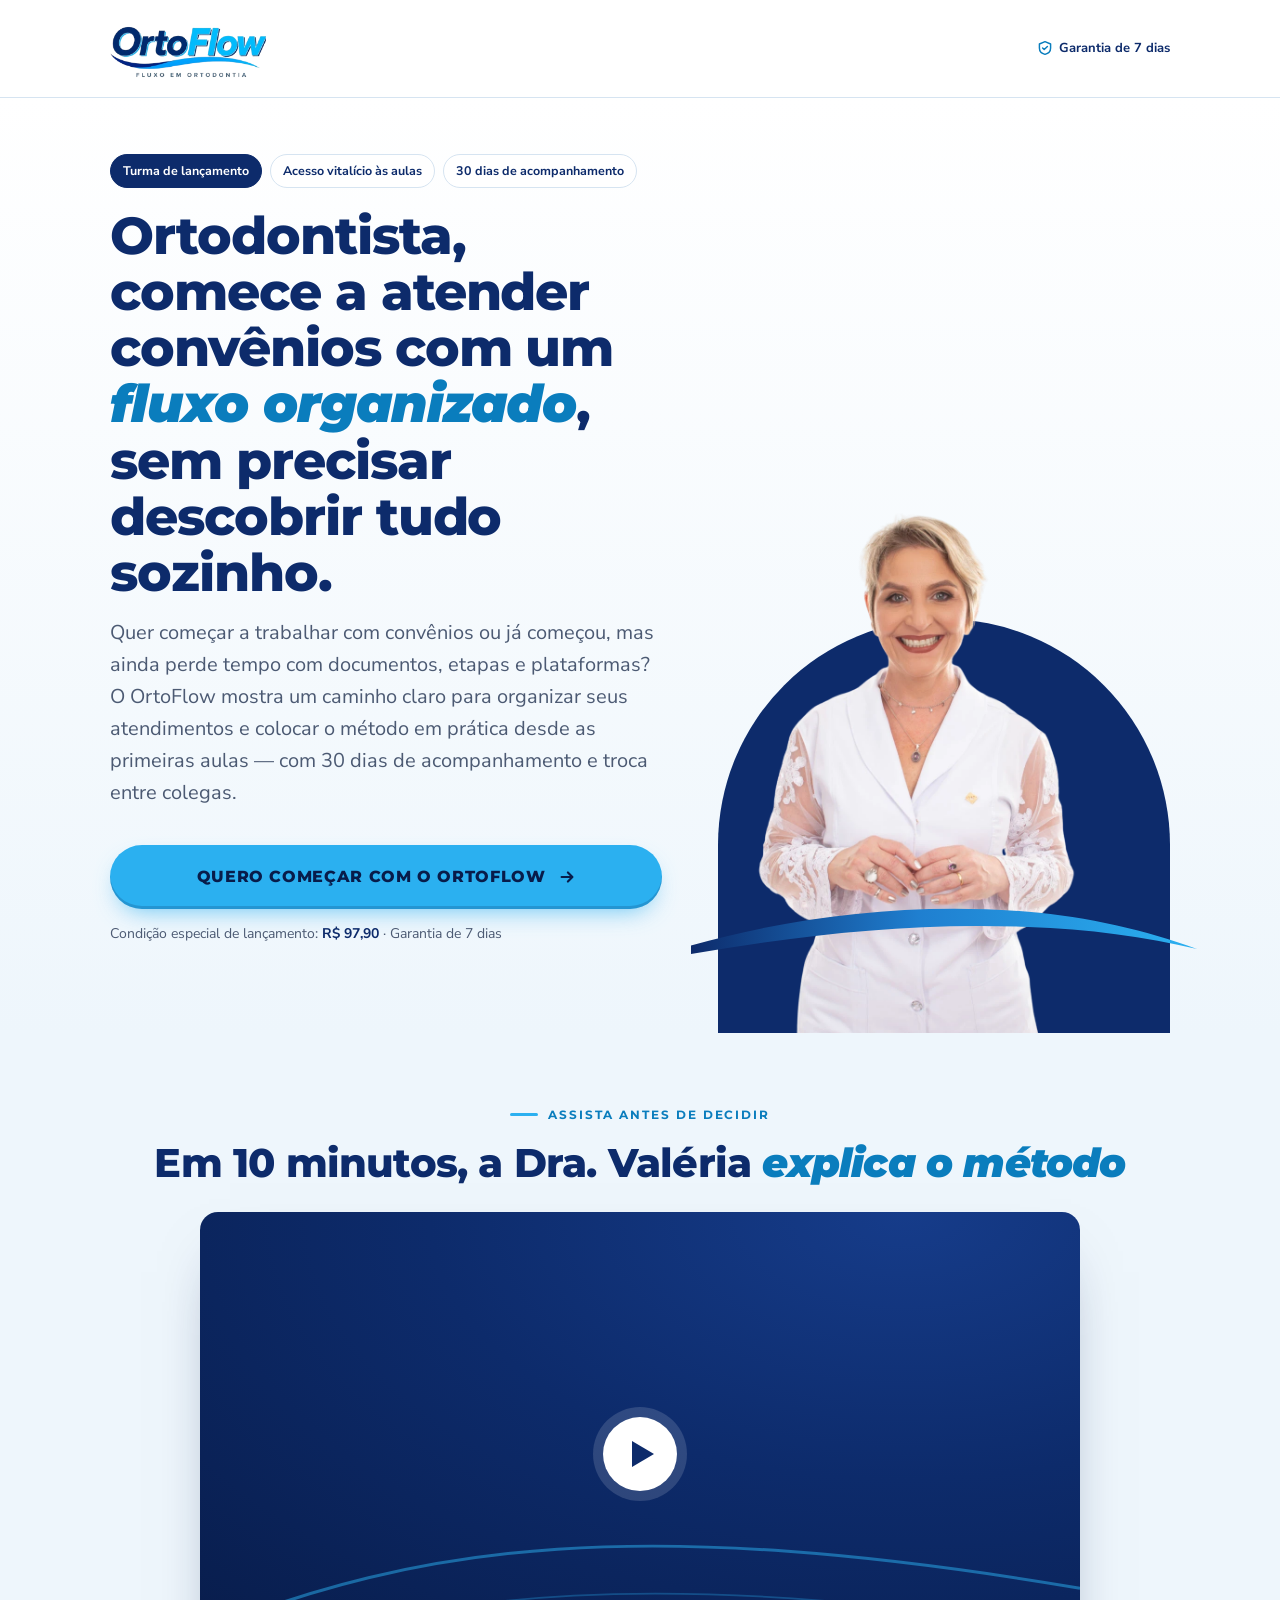
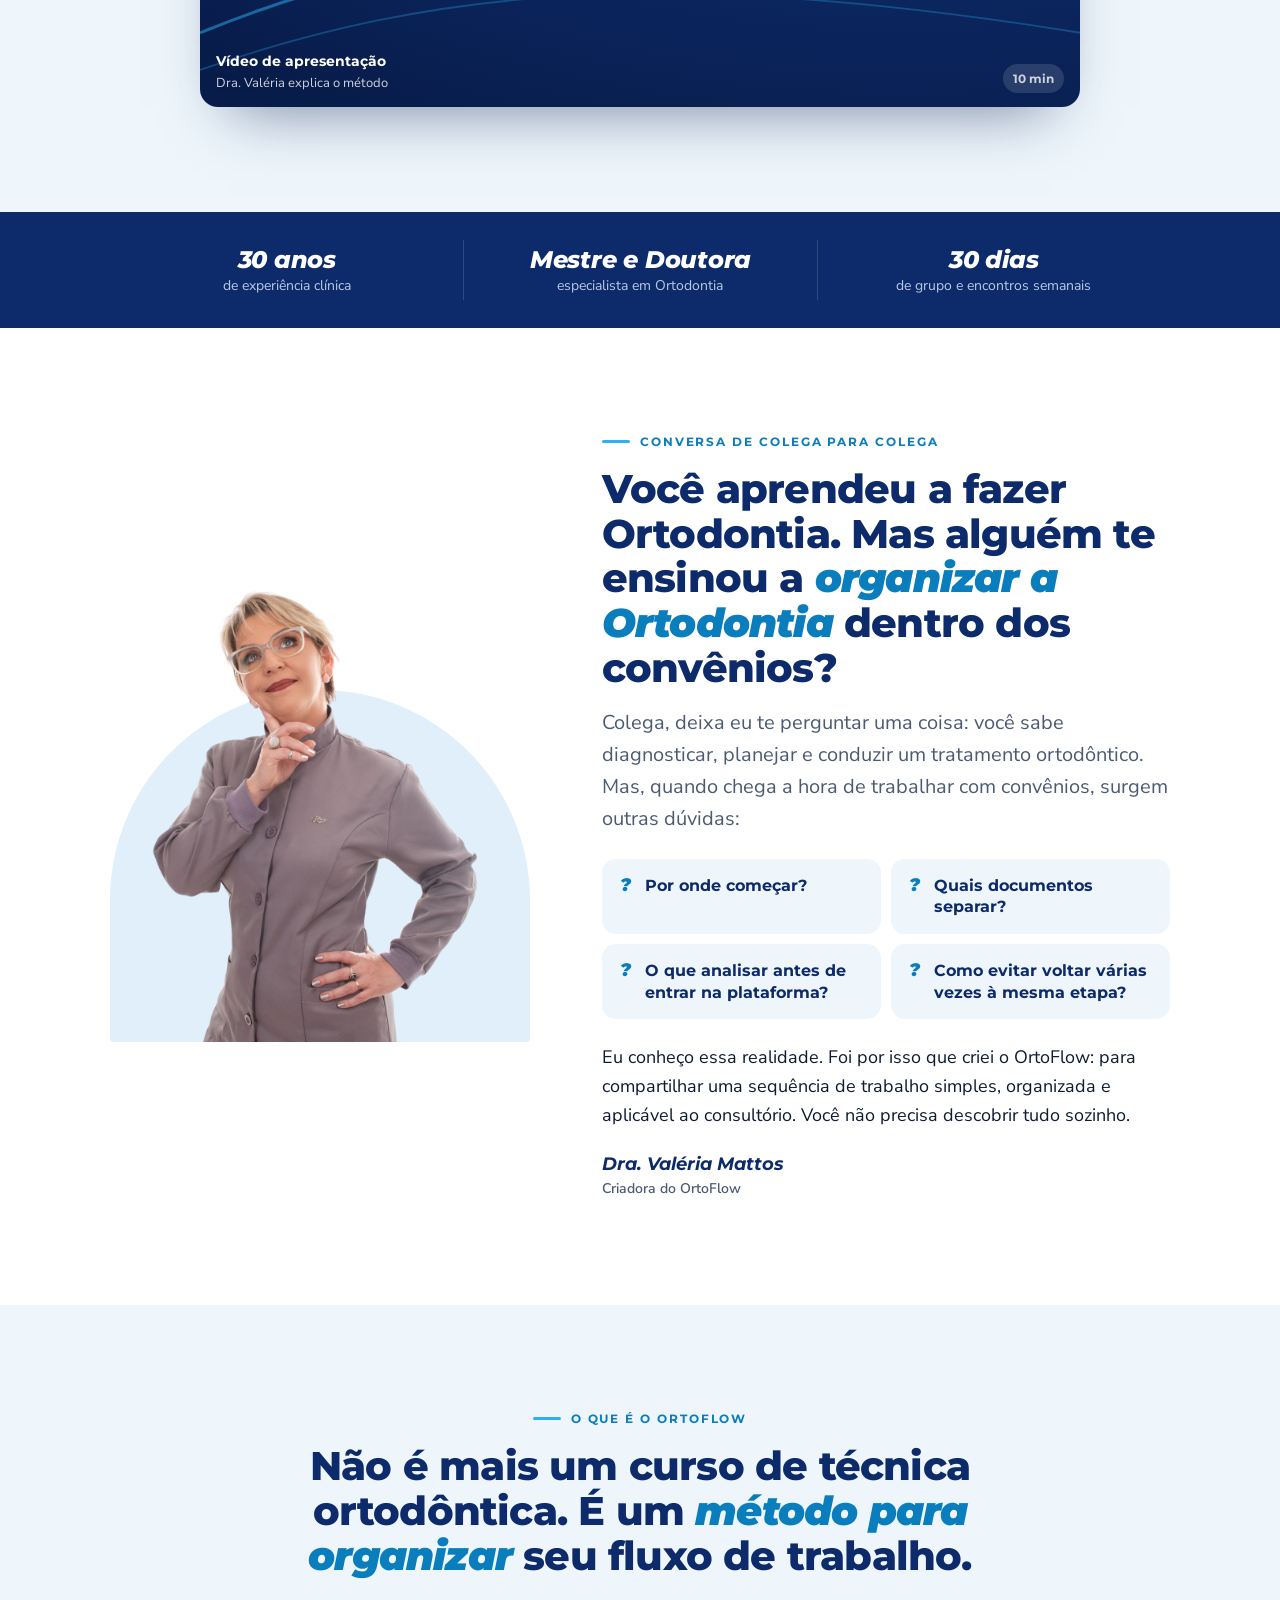
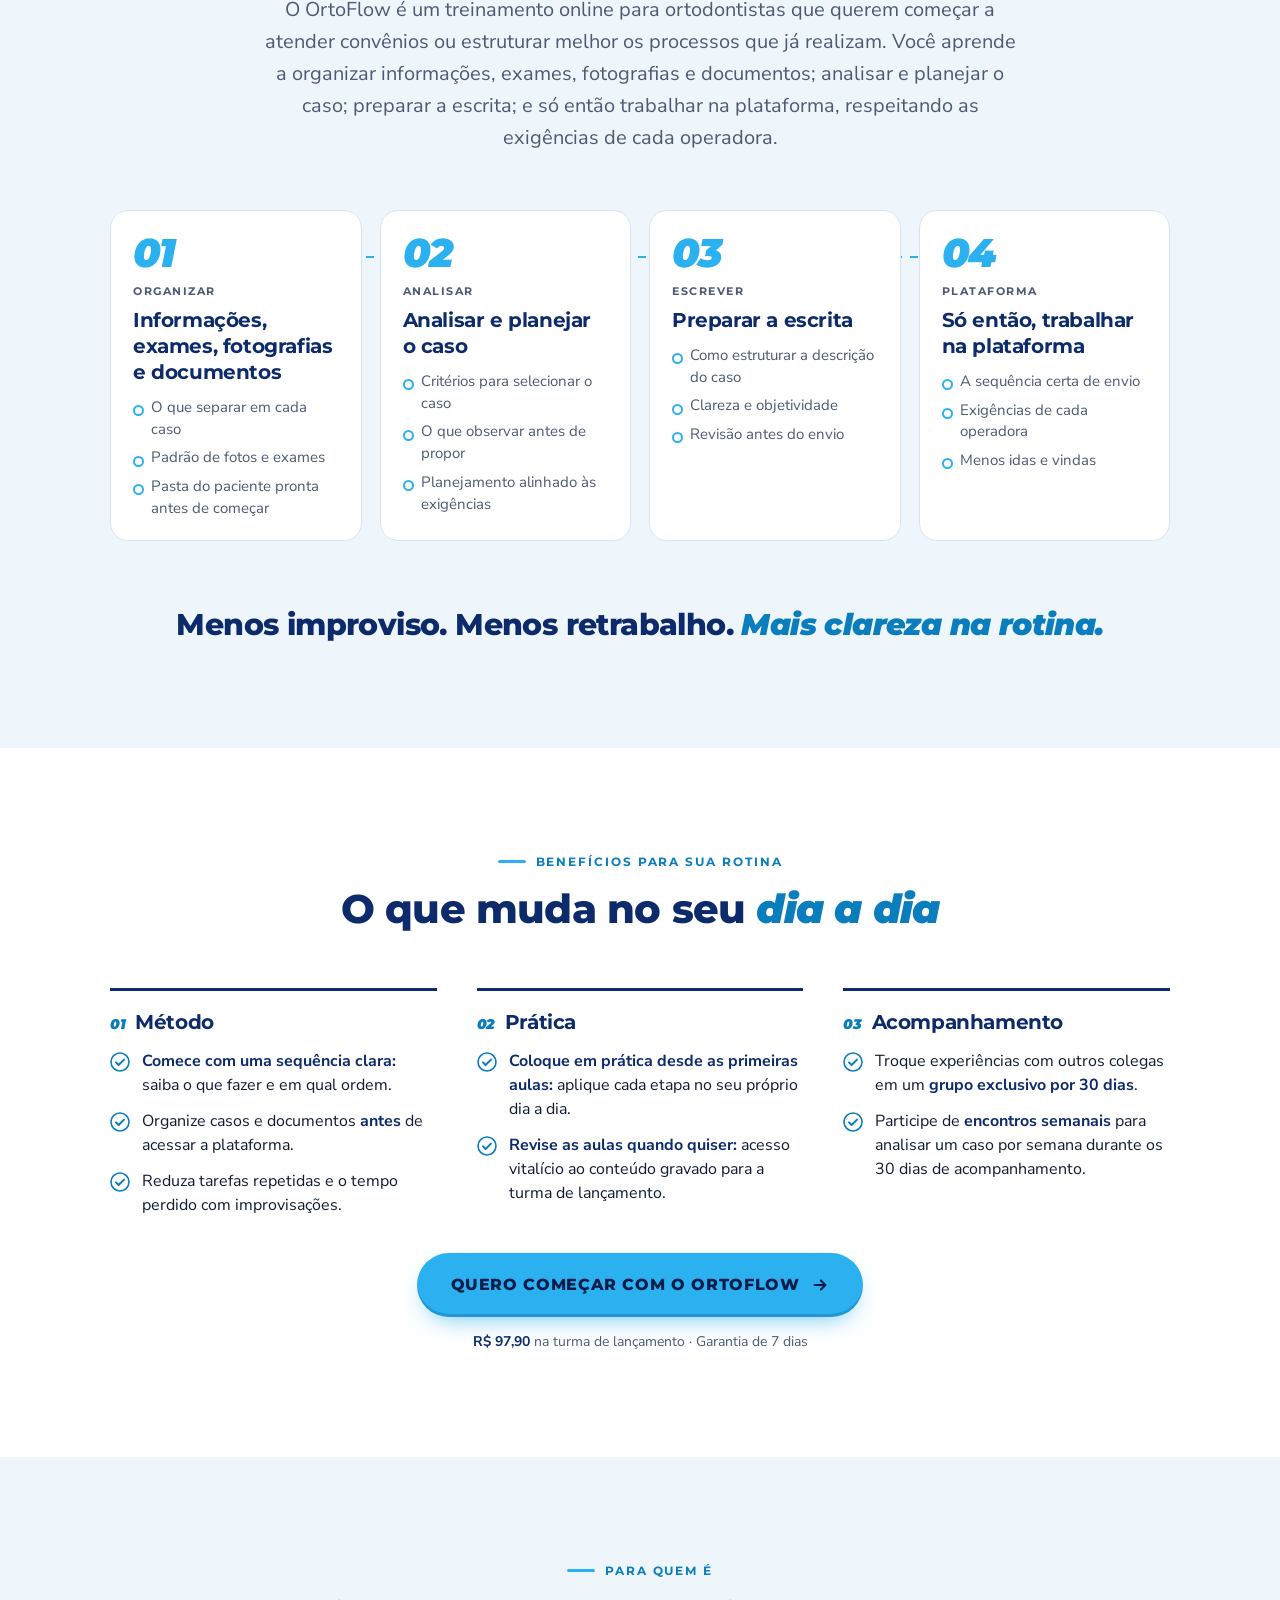
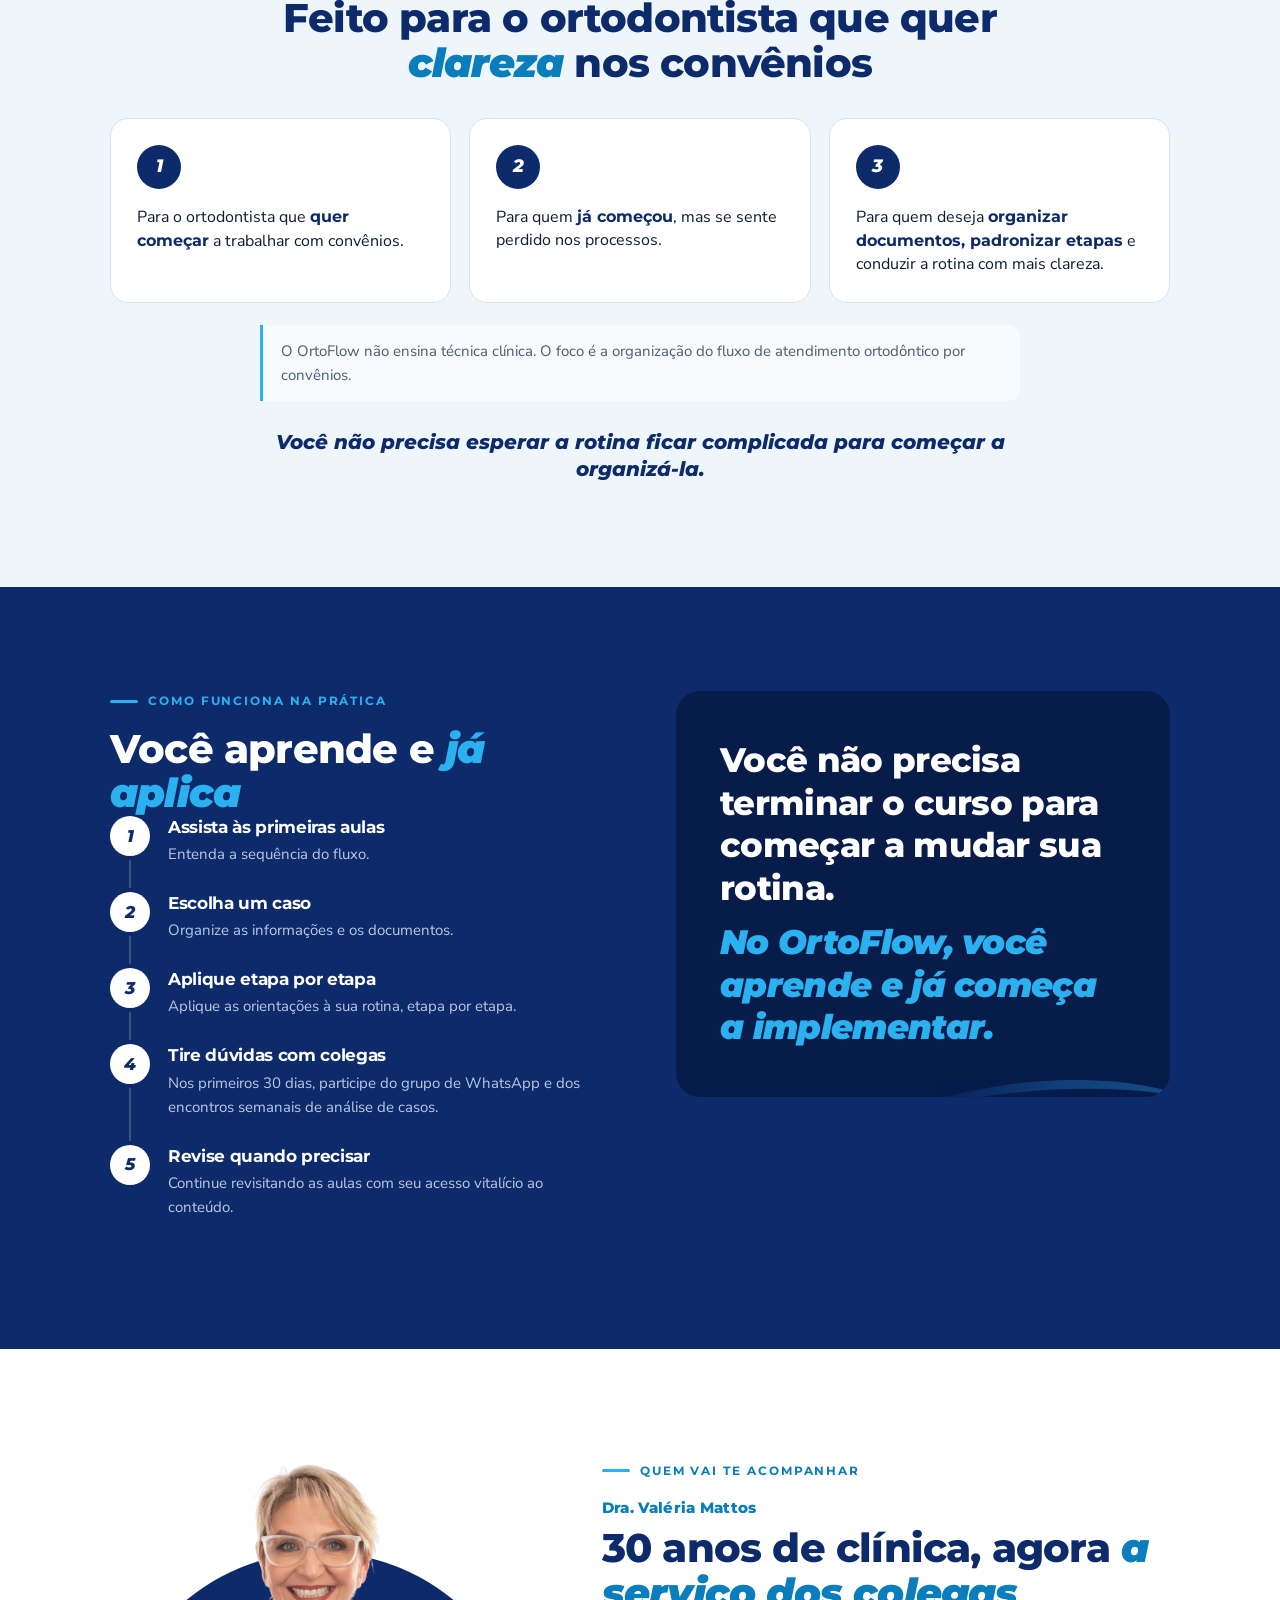
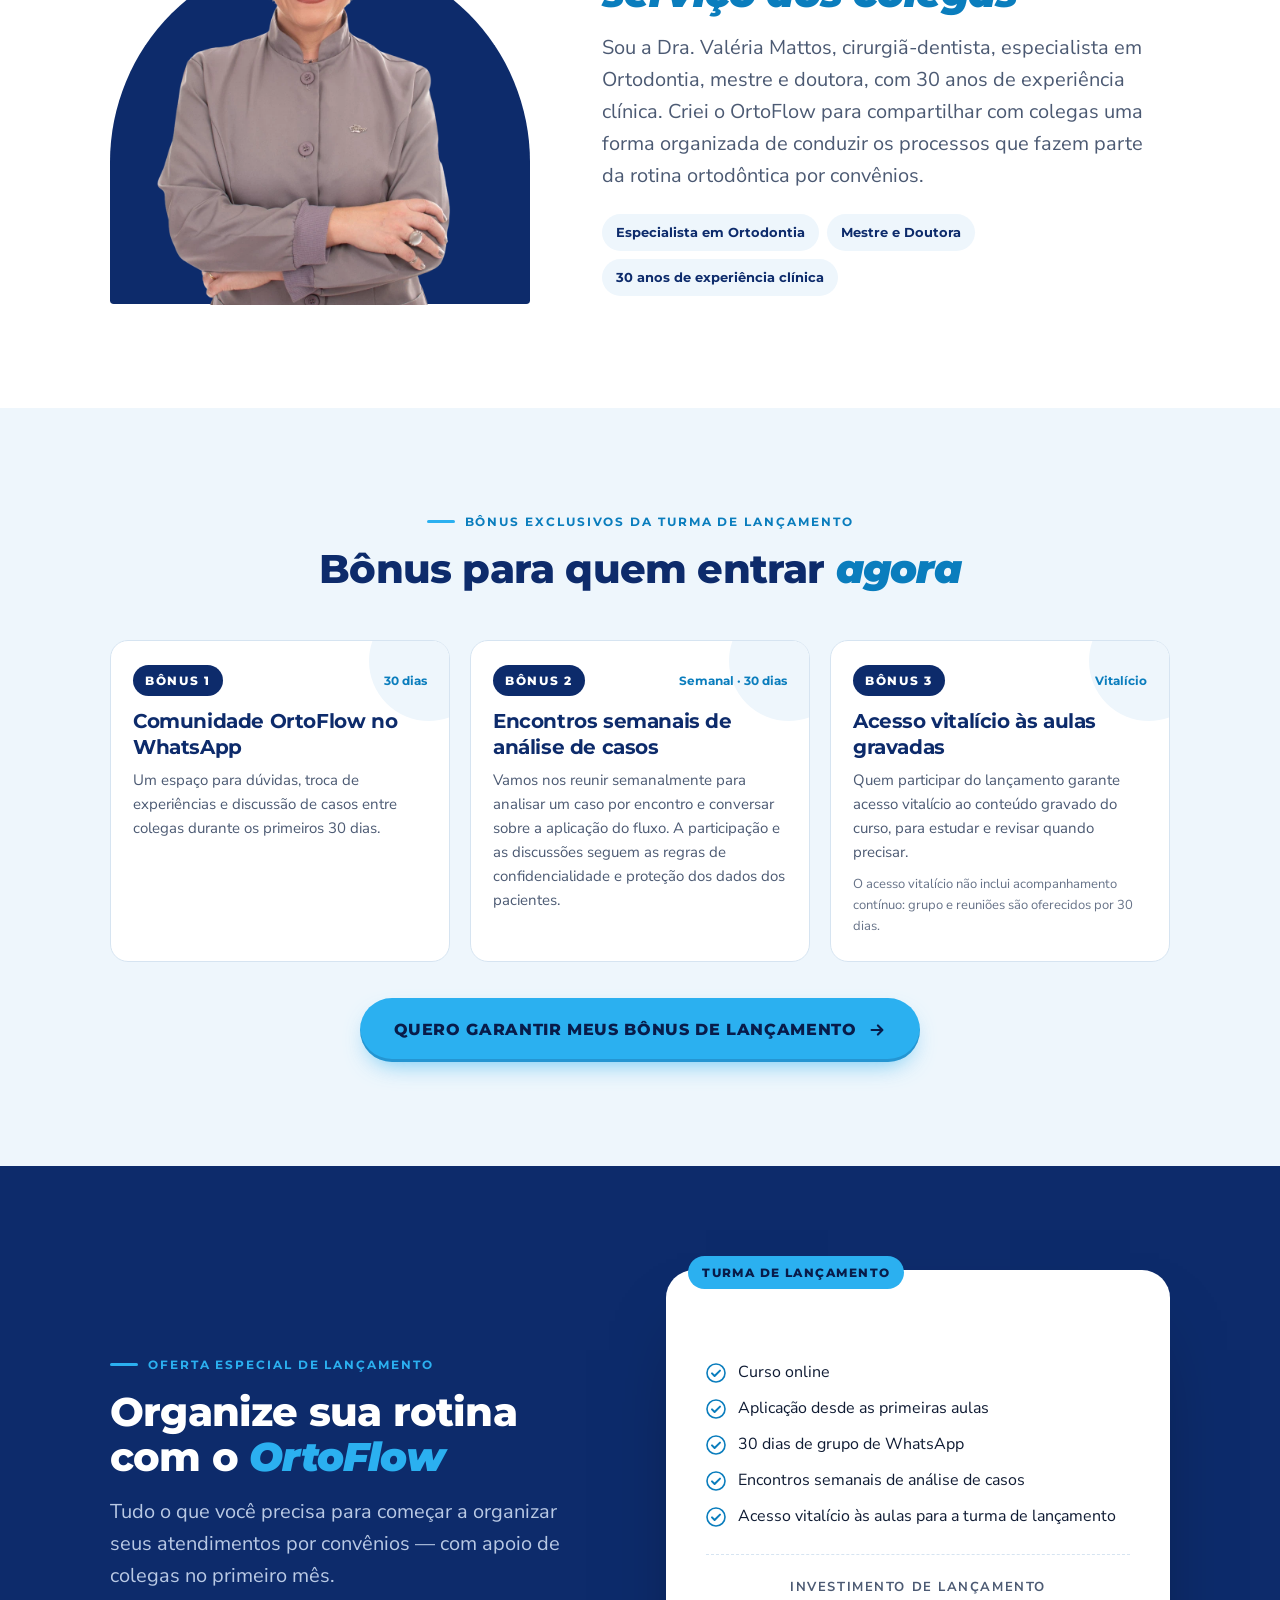
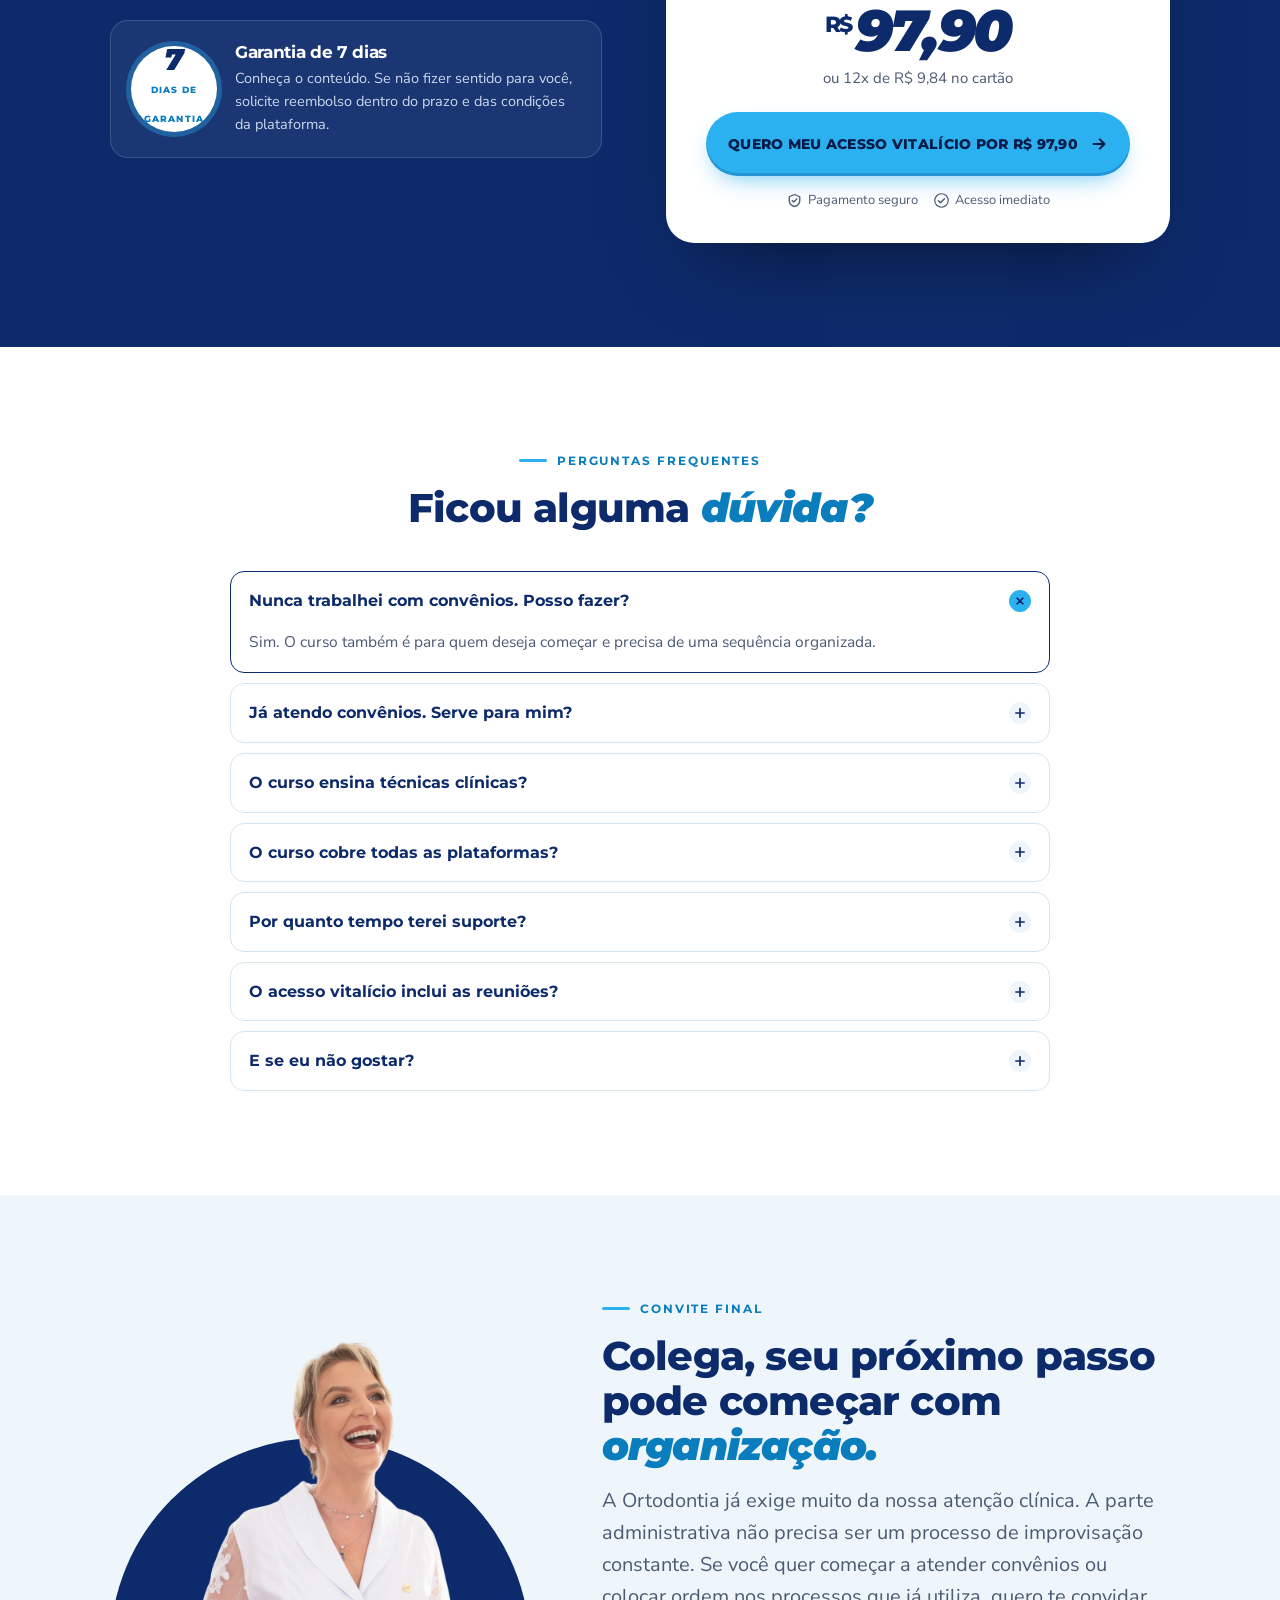
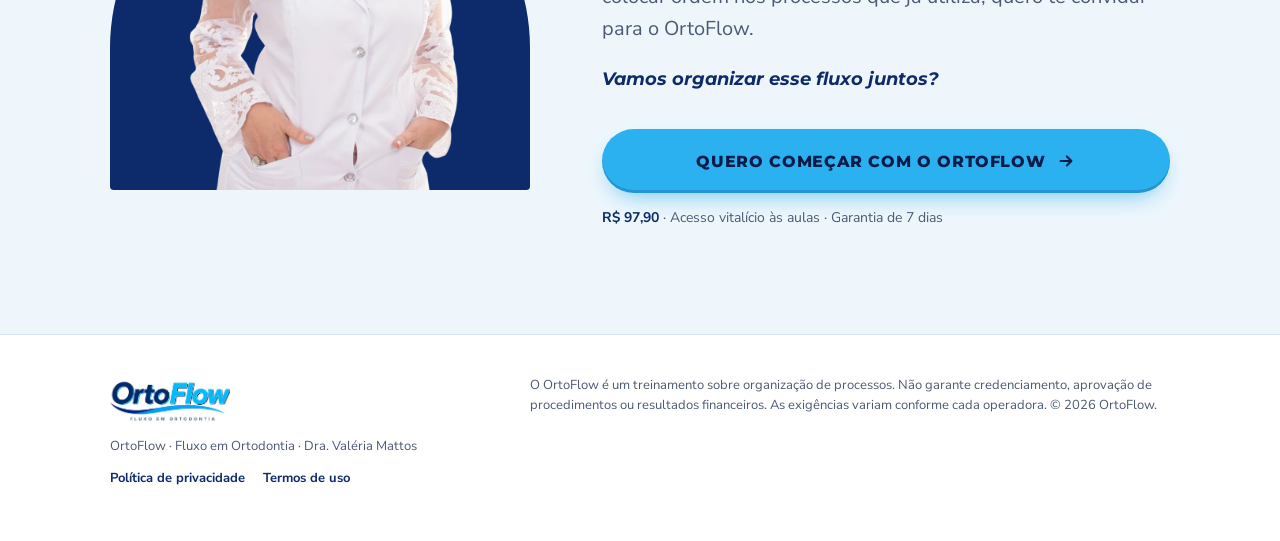
==== index.html @ a01b0b5e "Add landing page, capture page and assets Co-Authored-By: Claude Opus 5 <noreply@anthropic.com>" ====
<!doctype html>
<html lang="pt-BR">
<head>
<meta charset="utf-8">
<meta name="viewport" content="width=device-width, initial-scale=1">
<title>OrtoFlow — Fluxo em Ortodontia</title>
<meta name="description" content="Um método prático para ortodontistas organizarem o fluxo de atendimento por convênios. Turma de lançamento com 30 dias de acompanhamento.">
<link rel="preconnect" href="https://fonts.googleapis.com">
<link rel="preconnect" href="https://fonts.gstatic.com" crossorigin>
<link href="https://fonts.googleapis.com/css2?family=Montserrat:ital,wght@0,500;0,600;0,700;0,800;1,700;1,800;1,900&family=Nunito+Sans:opsz,wght@6..12,400;6..12,600;6..12,700&display=swap" rel="stylesheet">
<link rel="stylesheet" href="assets/css/base.css">
<link rel="stylesheet" href="assets/css/desktop.css">
</head>
<body>

<svg width="0" height="0" style="position:absolute" aria-hidden="true">
  <defs>
    <linearGradient id="wg" x1="0" x2="1" y1="0" y2="0">
      <stop offset="0" stop-color="#0D2B6B"/>
      <stop offset=".45" stop-color="#1F7FD0"/>
      <stop offset="1" stop-color="#2BB0F0"/>
    </linearGradient>
  </defs>
  <symbol id="wave" viewBox="0 0 600 80"><path d="M0 62 C120 28 260 10 400 22 C470 28 540 44 600 66 C540 52 470 42 400 40 C260 34 130 50 0 72 Z" fill="url(#wg)"/></symbol>
  <symbol id="check" viewBox="0 0 20 20"><circle cx="10" cy="10" r="9" fill="none" stroke="currentColor" stroke-width="1.6"/><path d="M6 10.4l2.6 2.6L14 7.6" fill="none" stroke="currentColor" stroke-width="2" stroke-linecap="round" stroke-linejoin="round"/></symbol>
  <symbol id="arrow" viewBox="0 0 20 20"><path d="M4 10h11M11 5l5 5-5 5" fill="none" stroke="currentColor" stroke-width="2.4" stroke-linecap="round" stroke-linejoin="round"/></symbol>
  <symbol id="shield" viewBox="0 0 20 20"><path d="M10 2l7 3v5c0 4-3 7-7 8-4-1-7-4-7-8V5z" fill="none" stroke="currentColor" stroke-width="1.8" stroke-linejoin="round"/><path d="M7 10l2 2 4-4" fill="none" stroke="currentColor" stroke-width="1.8" stroke-linecap="round" stroke-linejoin="round"/></symbol>
</svg>

<!-- topo -->
<header class="top">
  <div class="wrap">
    <span class="logo" role="img" aria-label="OrtoFlow — Fluxo em Ortodontia"></span>
    <span class="top-badge"><svg width="16" height="16"><use href="#shield"/></svg>Garantia de 7 dias</span>
  </div>
</header>

<!-- 1. primeira dobra -->
<section class="hero" id="inicio">
  <div class="wrap hero-grid">
    <div class="hero-copy">
      <div class="chips">
        <span class="chip hl">Turma de lançamento</span>
        <span class="chip">Acesso vitalício às aulas</span>
        <span class="chip">30 dias de acompanhamento</span>
      </div>
      <h1>Ortodontista, comece a atender convênios com um <em>fluxo organizado</em>, sem precisar descobrir tudo sozinho.</h1>
      <div class="video video-m" role="img" aria-label="Espaço do vídeo de apresentação">
        <svg class="lines" viewBox="0 0 600 200" preserveAspectRatio="none"><path d="M0 150 C150 90 300 70 600 120" stroke="#2BB0F0" stroke-width="2" fill="none"/><path d="M0 175 C160 120 320 105 600 150" stroke="#2BB0F0" stroke-width="1.2" fill="none" opacity=".6"/></svg>
        <span class="play"></span>
        <div class="video-cap"><div><b>Vídeo de apresentação</b><span>Dra. Valéria explica o método</span></div><span class="dur">10 min</span></div>
      </div>

      <p class="lead">Quer começar a trabalhar com convênios ou já começou, mas ainda perde tempo com documentos, etapas e plataformas? O OrtoFlow mostra um caminho claro para organizar seus atendimentos e colocar o método em prática desde as primeiras aulas — com 30 dias de acompanhamento e troca entre colegas.</p>

      <div class="cta-block">
        <a class="cta" href="#oferta">Quero começar com o OrtoFlow <svg width="18" height="18"><use href="#arrow"/></svg></a>
        <p class="cta-note">Condição especial de lançamento: <b>R$ 97,90</b> · Garantia de 7 dias</p>
      </div>
    </div>
    <div class="hero-photo">
      <div class="arch">
        <img src="assets/valeria-hero.webp" alt="Dra. Valéria Mattos sorrindo, de jaleco branco">
        <svg class="wave"><use href="#wave"/></svg>
      </div>
    </div>
  </div>
</section>

<!-- vídeo (desktop) -->
<section class="watch">
  <div class="wrap">
    <div class="head center">
      <p class="kicker">Assista antes de decidir</p>
      <h2>Em 10 minutos, a Dra. Valéria <em>explica o método</em></h2>
    </div>
    <div class="video" role="img" aria-label="Espaço do vídeo de apresentação">
      <svg class="lines" viewBox="0 0 600 200" preserveAspectRatio="none"><path d="M0 150 C150 90 300 70 600 120" stroke="#2BB0F0" stroke-width="2" fill="none"/><path d="M0 175 C160 120 320 105 600 150" stroke="#2BB0F0" stroke-width="1.2" fill="none" opacity=".6"/></svg>
      <span class="play"></span>
      <div class="video-cap"><div><b>Vídeo de apresentação</b><span>Dra. Valéria explica o método</span></div><span class="dur">10 min</span></div>
    </div>
  </div>
</section>

<!-- faixa de autoridade -->
<div class="strip">
  <div class="wrap">
    <ul>
      <li><b>30 anos</b><span>de experiência clínica</span></li>
      <li><b>Mestre e Doutora</b><span>especialista em Ortodontia</span></li>
      <li><b>30 dias</b><span>de grupo e encontros semanais</span></li>
    </ul>
  </div>
</div>

<!-- 2. colega para colega -->
<section class="colega">
  <div class="wrap split">
    <div class="arch light">
      <img src="assets/valeria-pensativa.webp" alt="Dra. Valéria Mattos em pose pensativa">
    </div>
    <div>
      <p class="kicker">Conversa de colega para colega</p>
      <h2>Você aprendeu a fazer Ortodontia. Mas alguém te ensinou a <em>organizar a Ortodontia</em> dentro dos convênios?</h2>
      <p class="lead">Colega, deixa eu te perguntar uma coisa: você sabe diagnosticar, planejar e conduzir um tratamento ortodôntico. Mas, quando chega a hora de trabalhar com convênios, surgem outras dúvidas:</p>
      <ul class="questions">
        <li><span>?</span>Por onde começar?</li>
        <li><span>?</span>Quais documentos separar?</li>
        <li><span>?</span>O que analisar antes de entrar na plataforma?</li>
        <li><span>?</span>Como evitar voltar várias vezes à mesma etapa?</li>
      </ul>
      <p>Eu conheço essa realidade. Foi por isso que criei o OrtoFlow: para compartilhar uma sequência de trabalho simples, organizada e aplicável ao consultório. Você não precisa descobrir tudo sozinho.</p>
      <p class="sign">Dra. Valéria Mattos<small>Criadora do OrtoFlow</small></p>
    </div>
  </div>
</section>

<!-- 3. o que é -->
<section class="ice method">
  <div class="wrap">
    <div class="center narrow">
      <p class="kicker">O que é o OrtoFlow</p>
      <h2>Não é mais um curso de técnica ortodôntica. É um <em>método para organizar</em> seu fluxo de trabalho.</h2>
      <p class="lead">O OrtoFlow é um treinamento online para ortodontistas que querem começar a atender convênios ou estruturar melhor os processos que já realizam. Você aprende a organizar informações, exames, fotografias e documentos; analisar e planejar o caso; preparar a escrita; e só então trabalhar na plataforma, respeitando as exigências de cada operadora.</p>
    </div>
    <ol class="steps">
      <li class="step">
        <div class="step-n">01</div>
        <p class="step-tag">Organizar</p>
        <h3>Informações, exames, fotografias e documentos</h3>
        <ul><li>O que separar em cada caso</li><li>Padrão de fotos e exames</li><li>Pasta do paciente pronta antes de começar</li></ul>
      </li>
      <li class="step">
        <div class="step-n">02</div>
        <p class="step-tag">Analisar</p>
        <h3>Analisar e planejar o caso</h3>
        <ul><li>Critérios para selecionar o caso</li><li>O que observar antes de propor</li><li>Planejamento alinhado às exigências</li></ul>
      </li>
      <li class="step">
        <div class="step-n">03</div>
        <p class="step-tag">Escrever</p>
        <h3>Preparar a escrita</h3>
        <ul><li>Como estruturar a descrição do caso</li><li>Clareza e objetividade</li><li>Revisão antes do envio</li></ul>
      </li>
      <li class="step">
        <div class="step-n">04</div>
        <p class="step-tag">Plataforma</p>
        <h3>Só então, trabalhar na plataforma</h3>
        <ul><li>A sequência certa de envio</li><li>Exigências de cada operadora</li><li>Menos idas e vindas</li></ul>
      </li>
    </ol>
    <p class="motto">Menos improviso. Menos retrabalho. <em>Mais clareza na rotina.</em></p>
  </div>
</section>

<!-- 4. benefícios -->
<section class="benefits">
  <div class="wrap">
    <div class="center narrow">
      <p class="kicker">Benefícios para sua rotina</p>
      <h2>O que muda no seu <em>dia a dia</em></h2>
    </div>
    <div class="groups">
      <div class="group">
        <h3><small>01</small>Método</h3>
        <ul class="ticks">
          <li><svg width="20" height="20"><use href="#check"/></svg><span><b>Comece com uma sequência clara:</b> saiba o que fazer e em qual ordem.</span></li>
          <li><svg width="20" height="20"><use href="#check"/></svg><span>Organize casos e documentos <b>antes</b> de acessar a plataforma.</span></li>
          <li><svg width="20" height="20"><use href="#check"/></svg><span>Reduza tarefas repetidas e o tempo perdido com improvisações.</span></li>
        </ul>
      </div>
      <div class="group">
        <h3><small>02</small>Prática</h3>
        <ul class="ticks">
          <li><svg width="20" height="20"><use href="#check"/></svg><span><b>Coloque em prática desde as primeiras aulas:</b> aplique cada etapa no seu próprio dia a dia.</span></li>
          <li><svg width="20" height="20"><use href="#check"/></svg><span><b>Revise as aulas quando quiser:</b> acesso vitalício ao conteúdo gravado para a turma de lançamento.</span></li>
        </ul>
      </div>
      <div class="group">
        <h3><small>03</small>Acompanhamento</h3>
        <ul class="ticks">
          <li><svg width="20" height="20"><use href="#check"/></svg><span>Troque experiências com outros colegas em um <b>grupo exclusivo por 30 dias</b>.</span></li>
          <li><svg width="20" height="20"><use href="#check"/></svg><span>Participe de <b>encontros semanais</b> para analisar um caso por semana durante os 30 dias de acompanhamento.</span></li>
        </ul>
      </div>
    </div>
    <div class="cta-block">
      <a class="cta" href="#oferta">Quero começar com o OrtoFlow <svg width="18" height="18"><use href="#arrow"/></svg></a>
      <p class="cta-note"><b>R$ 97,90</b> na turma de lançamento · Garantia de 7 dias</p>
    </div>
  </div>
</section>

<!-- 5. para quem é -->
<section class="ice audience">
  <div class="wrap">
    <div class="center narrow">
      <p class="kicker">Para quem é</p>
      <h2>Feito para o ortodontista que quer <em>clareza</em> nos convênios</h2>
    </div>
    <div class="who">
      <div class="who-item"><span class="ix">1</span><p>Para o ortodontista que <b>quer começar</b> a trabalhar com convênios.</p></div>
      <div class="who-item"><span class="ix">2</span><p>Para quem <b>já começou</b>, mas se sente perdido nos processos.</p></div>
      <div class="who-item"><span class="ix">3</span><p>Para quem deseja <b>organizar documentos, padronizar etapas</b> e conduzir a rotina com mais clareza.</p></div>
    </div>
    <p class="note narrow">O OrtoFlow não ensina técnica clínica. O foco é a organização do fluxo de atendimento ortodôntico por convênios.</p>
    <p class="closing-line center narrow">Você não precisa esperar a rotina ficar complicada para começar a organizá-la.</p>
  </div>
</section>

<!-- 6. como funciona -->
<section class="dark how">
  <div class="wrap how-grid">
    <div>
      <p class="kicker">Como funciona na prática</p>
      <h2>Você aprende e <em>já aplica</em></h2>
      <ol class="timeline">
        <li><h3>Assista às primeiras aulas</h3><p>Entenda a sequência do fluxo.</p></li>
        <li><h3>Escolha um caso</h3><p>Organize as informações e os documentos.</p></li>
        <li><h3>Aplique etapa por etapa</h3><p>Aplique as orientações à sua rotina, etapa por etapa.</p></li>
        <li><h3>Tire dúvidas com colegas</h3><p>Nos primeiros 30 dias, participe do grupo de WhatsApp e dos encontros semanais de análise de casos.</p></li>
        <li><h3>Revise quando precisar</h3><p>Continue revisitando as aulas com seu acesso vitalício ao conteúdo.</p></li>
      </ol>
    </div>
    <div class="big-quote">
      <p>Você não precisa terminar o curso para começar a mudar sua rotina.<em>No OrtoFlow, você aprende e já começa a implementar.</em></p>
      <svg viewBox="0 0 600 80"><use href="#wave"/></svg>
    </div>
  </div>
</section>

<!-- 7. quem vai te acompanhar -->
<section class="author">
  <div class="wrap split">
    <div class="arch">
      <img src="assets/valeria-autoridade.webp" alt="Dra. Valéria Mattos de braços cruzados, sorrindo">
    </div>
    <div>
      <p class="kicker">Quem vai te acompanhar</p>
      <p class="author-name">Dra. Valéria Mattos</p>
      <h2>30 anos de clínica, agora <em>a serviço dos colegas</em></h2>
      <p class="lead">Sou a Dra. Valéria Mattos, cirurgiã-dentista, especialista em Ortodontia, mestre e doutora, com 30 anos de experiência clínica. Criei o OrtoFlow para compartilhar com colegas uma forma organizada de conduzir os processos que fazem parte da rotina ortodôntica por convênios.</p>
      <div class="creds"><span>Especialista em Ortodontia</span><span>Mestre e Doutora</span><span>30 anos de experiência clínica</span></div>
    </div>
  </div>
</section>

<!-- 8. bônus -->
<section class="ice bonus-sec">
  <div class="wrap">
    <div class="center narrow">
      <p class="kicker">Bônus exclusivos da turma de lançamento</p>
      <h2>Bônus para quem entrar <em>agora</em></h2>
    </div>
    <div class="bonuses">
      <article class="bonus">
        <div class="bonus-top"><span class="bonus-n">Bônus 1</span><span class="bonus-time">30 dias</span></div>
        <h3>Comunidade OrtoFlow no WhatsApp</h3>
        <p>Um espaço para dúvidas, troca de experiências e discussão de casos entre colegas durante os primeiros 30 dias.</p>
      </article>
      <article class="bonus">
        <div class="bonus-top"><span class="bonus-n">Bônus 2</span><span class="bonus-time">Semanal · 30 dias</span></div>
        <h3>Encontros semanais de análise de casos</h3>
        <p>Vamos nos reunir semanalmente para analisar um caso por encontro e conversar sobre a aplicação do fluxo. A participação e as discussões seguem as regras de confidencialidade e proteção dos dados dos pacientes.</p>
      </article>
      <article class="bonus">
        <div class="bonus-top"><span class="bonus-n">Bônus 3</span><span class="bonus-time">Vitalício</span></div>
        <h3>Acesso vitalício às aulas gravadas</h3>
        <p>Quem participar do lançamento garante acesso vitalício ao conteúdo gravado do curso, para estudar e revisar quando precisar.</p>
        <p class="fine">O acesso vitalício não inclui acompanhamento contínuo: grupo e reuniões são oferecidos por 30 dias.</p>
      </article>
    </div>
    <div class="cta-block bonus-cta">
      <a class="cta" href="#oferta">Quero garantir meus bônus de lançamento <svg width="18" height="18"><use href="#arrow"/></svg></a>
    </div>
  </div>
</section>

<!-- 9. oferta -->
<section class="dark offer" id="oferta">
  <div class="wrap offer-grid">
    <div>
      <p class="kicker">Oferta especial de lançamento</p>
      <h2>Organize sua rotina com o <em>OrtoFlow</em></h2>
      <p class="lead" style="color:#B9C9E4">Tudo o que você precisa para começar a organizar seus atendimentos por convênios — com apoio de colegas no primeiro mês.</p>
    </div>
    <div class="offer-card">
      <span class="ribbon">Turma de lançamento</span>
      <h3>O que você recebe</h3>
      <ul class="ticks">
        <li><svg width="20" height="20"><use href="#check"/></svg><span>Curso online</span></li>
        <li><svg width="20" height="20"><use href="#check"/></svg><span>Aplicação desde as primeiras aulas</span></li>
        <li><svg width="20" height="20"><use href="#check"/></svg><span>30 dias de grupo de WhatsApp</span></li>
        <li><svg width="20" height="20"><use href="#check"/></svg><span>Encontros semanais de análise de casos</span></li>
        <li><svg width="20" height="20"><use href="#check"/></svg><span>Acesso vitalício às aulas para a turma de lançamento</span></li>
      </ul>
      <div class="price">
        <small>Investimento de lançamento</small>
        <div class="value"><sup>R$</sup>97,90</div>
        <p class="inst">ou 12x de R$ 9,84 no cartão</p>
      </div>
      <a class="cta" href="#oferta">Quero meu acesso vitalício por R$ 97,90 <svg width="18" height="18"><use href="#arrow"/></svg></a>
      <div class="safe">
        <span><svg width="15" height="15"><use href="#shield"/></svg>Pagamento seguro</span>
        <span><svg width="15" height="15"><use href="#check"/></svg>Acesso imediato</span>
      </div>
    </div>
    <div class="guarantee">
        <div class="seal"><div><b>7</b><span>dias de<br>garantia</span></div></div>
        <div>
          <h3>Garantia de 7 dias</h3>
          <p>Conheça o conteúdo. Se não fizer sentido para você, solicite reembolso dentro do prazo e das condições da plataforma.</p>
        </div>
      </div>
  </div>
</section>

<!-- 10. perguntas frequentes -->
<section class="faq-sec">
  <div class="wrap">
    <div class="center narrow">
      <p class="kicker">Perguntas frequentes</p>
      <h2>Ficou alguma <em>dúvida?</em></h2>
    </div>
    <div class="faq">
      <details open><summary>Nunca trabalhei com convênios. Posso fazer?</summary><p>Sim. O curso também é para quem deseja começar e precisa de uma sequência organizada.</p></details>
      <details><summary>Já atendo convênios. Serve para mim?</summary><p>Sim. O foco é estruturar e padronizar os processos da rotina.</p></details>
      <details><summary>O curso ensina técnicas clínicas?</summary><p>Não. O foco é a organização do fluxo de atendimento ortodôntico por convênios.</p></details>
      <details><summary>O curso cobre todas as plataformas?</summary><p>Você aprende uma lógica de organização. As exigências e funcionalidades variam conforme a operadora.</p></details>
      <details><summary>Por quanto tempo terei suporte?</summary><p>O grupo exclusivo de WhatsApp e os encontros semanais são oferecidos por 30 dias.</p></details>
      <details><summary>O acesso vitalício inclui as reuniões?</summary><p>Não. O acesso vitalício é às aulas gravadas do curso para os participantes da turma de lançamento.</p></details>
      <details><summary>E se eu não gostar?</summary><p>Você poderá solicitar reembolso em até 7 dias, conforme as condições da plataforma.</p></details>
    </div>
  </div>
</section>

<!-- 11. convite final -->
<section class="ice final">
  <div class="wrap split">
    <div class="arch">
      <img src="assets/valeria-convite.webp" alt="Dra. Valéria Mattos sorrindo">
    </div>
    <div>
      <p class="kicker">Convite final</p>
      <h2>Colega, seu próximo passo pode começar com <em>organização.</em></h2>
      <p class="lead">A Ortodontia já exige muito da nossa atenção clínica. A parte administrativa não precisa ser um processo de improvisação constante. Se você quer começar a atender convênios ou colocar ordem nos processos que já utiliza, quero te convidar para o OrtoFlow.</p>
      <p class="sign">Vamos organizar esse fluxo juntos?</p>
      <div class="cta-block">
        <a class="cta" href="#oferta">Quero começar com o OrtoFlow <svg width="18" height="18"><use href="#arrow"/></svg></a>
        <p class="cta-note"><b>R$ 97,90</b> · Acesso vitalício às aulas · Garantia de 7 dias</p>
      </div>
    </div>
  </div>
</section>

<footer>
  <div class="wrap">
    <div>
      <span class="logo" role="img" aria-label="OrtoFlow"></span>
      <p>OrtoFlow · Fluxo em Ortodontia · Dra. Valéria Mattos</p>
      <div class="legal"><a href="#">Política de privacidade</a><a href="#">Termos de uso</a></div>
    </div>
    <p class="disc">O OrtoFlow é um treinamento sobre organização de processos. Não garante credenciamento, aprovação de procedimentos ou resultados financeiros. As exigências variam conforme cada operadora. © 2026 OrtoFlow.</p>
  </div>
</footer>

<div class="sticky" id="sticky">
  <div class="p"><b>R$ 97,90</b><span>Garantia de 7 dias</span></div>
  <a class="cta" href="#oferta">Quero começar</a>
</div>

<script src="assets/js/sticky.js"></script>
</body>
</html>
---- assets/css/base.css ----
:root{
  --navy:#0D2B6B;
  --navy-deep:#081C4A;
  --cyan:#2BB0F0;
  --cyan-ink:#0A7DBD;
  --ice:#EEF6FC;
  --ice-2:#E1EFFA;
  --ink:#0F1B33;
  --muted:#4C5A73;
  --line:#D6E4F1;
  --white:#FFFFFF;
  --radius:18px;
  --display:"Montserrat",system-ui,sans-serif;
  --text:"Nunito Sans",system-ui,sans-serif;
}
*{box-sizing:border-box;margin:0;padding:0}
html{scroll-behavior:smooth}
body{font-family:var(--text);color:var(--ink);background:var(--white);font-size:17px;line-height:1.6;-webkit-font-smoothing:antialiased}
img{display:block;max-width:100%}
.wrap{width:100%;max-width:1140px;margin:0 auto;padding:0 20px}
section{padding:64px 0}

/* type */
.kicker{font-family:var(--display);font-weight:700;font-size:12px;letter-spacing:.16em;text-transform:uppercase;color:var(--cyan-ink);display:flex;align-items:center;gap:10px;margin-bottom:16px}
.kicker::before{content:"";width:28px;height:3px;border-radius:3px;background:var(--cyan)}
h1,h2,h3{font-family:var(--display);color:var(--navy);letter-spacing:-.02em}
h1{font-size:31px;line-height:1.14;font-weight:800}
h2{font-size:27px;line-height:1.18;font-weight:800}
h3{font-size:18px;line-height:1.3;font-weight:700}
h1 em,h2 em{font-style:italic;font-weight:900;color:var(--cyan-ink)}
.lead{font-size:18px;color:var(--muted);margin-top:16px}
p+p{margin-top:14px}
.dark{background:var(--navy);color:#DCE7F7}
.dark h2,.dark h3{color:var(--white)}
.dark h2 em{color:var(--cyan)}
.dark .kicker{color:var(--cyan)}
.ice{background:var(--ice)}

/* CTA */
.cta{display:flex;align-items:center;justify-content:center;gap:12px;width:100%;min-height:60px;padding:16px 26px;border-radius:999px;background:var(--cyan);color:var(--navy-deep);font-family:var(--display);font-weight:800;font-size:15px;letter-spacing:.04em;text-transform:uppercase;text-decoration:none;text-align:center;box-shadow:0 10px 24px -10px rgba(43,176,240,.75),inset 0 -3px 0 rgba(8,28,74,.18);transition:transform .15s ease,box-shadow .15s ease}
.cta:hover{transform:translateY(-2px);box-shadow:0 14px 28px -10px rgba(43,176,240,.85),inset 0 -3px 0 rgba(8,28,74,.18)}
.cta svg{flex:none}
.cta-note{margin-top:14px;font-size:14px;color:var(--muted);text-align:center}
.cta-note b{color:var(--navy)}
.dark .cta-note{color:#B9C9E4}
.dark .cta-note b{color:var(--white)}
.cta-block{margin-top:36px}

/* header */
.top{padding:14px 0;border-bottom:1px solid var(--line);background:var(--white)}
.top .wrap{display:flex;align-items:center;justify-content:space-between}
.logo{display:block;width:132px;aspect-ratio:525/205;background:url(../logo-ortoflow.png) no-repeat;background-size:109.9% auto;background-position:76.9% 39.5%}
.top-badge{font-size:12px;font-weight:700;color:var(--navy);display:flex;align-items:center;gap:6px}
.top-badge svg{color:var(--cyan-ink)}

/* hero */
.hero{padding:36px 0 56px;background:linear-gradient(180deg,var(--white) 0%,var(--ice) 100%);position:relative;overflow:hidden}
.chips{display:flex;flex-wrap:wrap;gap:8px;margin-bottom:20px}
.chip{font-size:12.5px;font-weight:700;color:var(--navy);background:var(--white);border:1px solid var(--line);padding:6px 12px;border-radius:999px}
.chip.hl{background:var(--navy);color:var(--white);border-color:var(--navy)}
.hero-photo{display:none}
.watch{display:none}

.video{position:relative;margin-top:28px;aspect-ratio:16/9;border-radius:var(--radius);overflow:hidden;background:radial-gradient(120% 120% at 80% 0%,#163C8A 0%,var(--navy) 45%,var(--navy-deep) 100%);box-shadow:0 30px 60px -30px rgba(8,28,74,.55)}
.video .lines{position:absolute;inset:auto 0 0 0;width:100%;height:60%;opacity:.5}
.play{position:absolute;left:50%;top:50%;transform:translate(-50%,-58%);width:74px;height:74px;border-radius:50%;background:var(--white);display:grid;place-items:center;box-shadow:0 0 0 10px rgba(255,255,255,.14)}
.play::after{content:"";margin-left:6px;border-left:22px solid var(--navy);border-top:13px solid transparent;border-bottom:13px solid transparent}
.video-cap{position:absolute;left:16px;right:16px;bottom:14px;display:flex;justify-content:space-between;align-items:flex-end;color:var(--white);font-size:13px}
.video-cap b{font-family:var(--display);font-size:14px;display:block}
.video-cap span{opacity:.8}
.dur{font-family:var(--display);font-weight:700;font-size:12px;background:rgba(255,255,255,.16);padding:5px 10px;border-radius:999px;white-space:nowrap}

/* authority strip */
.strip{background:var(--navy);color:var(--white);padding:22px 0}
.strip ul{list-style:none;display:grid;grid-template-columns:1fr;gap:0}
.strip li{display:flex;flex-direction:column;padding:12px 0;font-size:14px;color:#B9C9E4;line-height:1.35}
.strip li+li{border-top:1px solid rgba(255,255,255,.12)}
.strip li b{font-family:var(--display);font-weight:800;font-style:italic;font-size:20px;color:var(--white);letter-spacing:-.01em}

/* photo on arch */
.arch{position:relative;width:100%;max-width:340px;margin:0 auto;aspect-ratio:4/4.3}
.arch::before{content:"";position:absolute;left:0;right:0;bottom:0;height:78%;border-radius:999px 999px var(--radius) var(--radius);background:var(--navy)}
.arch.light::before{background:var(--ice-2)}
.arch{clip-path:inset(-60% -20% 0 -20% round 0 0 var(--radius) var(--radius))}
.arch img{position:absolute;left:50%;bottom:-4%;transform:translateX(-50%);height:118%;width:auto;max-width:none}
.arch .wave{position:absolute;left:-6%;right:-6%;bottom:6%;width:112%;height:auto;z-index:2}

/* colega */
.colega .arch{max-width:300px;margin-bottom:36px}
.questions{list-style:none;margin:24px 0;display:grid;gap:10px}
.questions li{display:flex;gap:14px;align-items:flex-start;background:var(--ice);border-radius:14px;padding:16px 18px;font-family:var(--display);font-weight:700;font-size:16px;color:var(--navy);line-height:1.35}
.questions li span{flex:none;font-style:italic;font-weight:900;font-size:18px;color:var(--cyan-ink);line-height:1.2}
.sign{margin-top:20px;font-family:var(--display);font-weight:700;font-style:italic;color:var(--navy)}
.sign small{display:block;font-family:var(--text);font-style:normal;font-weight:600;font-size:14px;color:var(--muted)}

/* method */
.steps{list-style:none;margin-top:36px;display:grid;gap:14px;position:relative}
.step{background:var(--white);border:1px solid var(--line);border-radius:var(--radius);padding:22px 22px 20px;position:relative}
.step-n{font-family:var(--display);font-style:italic;font-weight:900;font-size:40px;line-height:1;color:var(--cyan);letter-spacing:-.04em}
.step-tag{font-family:var(--display);font-weight:700;font-size:11px;letter-spacing:.14em;text-transform:uppercase;color:var(--muted);margin:10px 0 6px}
.step ul{list-style:none;margin-top:12px;display:grid;gap:7px}
.step li{font-size:15px;color:var(--muted);padding-left:18px;position:relative;line-height:1.45}
.step li::before{content:"";position:absolute;left:0;top:.55em;width:7px;height:7px;border-radius:50%;border:2px solid var(--cyan)}
.motto{margin-top:40px;text-align:center;font-family:var(--display);font-weight:800;font-size:22px;line-height:1.3;color:var(--navy);letter-spacing:-.02em}
.motto em{display:block;font-style:italic;font-weight:900;color:var(--cyan-ink)}

/* benefits */
.groups{margin-top:36px;display:grid;gap:16px}
.group{border-top:3px solid var(--navy);padding-top:18px}
.group h3{display:flex;align-items:baseline;gap:10px}
.group h3 small{font-style:italic;font-weight:900;color:var(--cyan-ink);font-size:14px}
.ticks{list-style:none;margin-top:14px;display:grid;gap:12px}
.ticks li{display:flex;gap:12px;font-size:16px;line-height:1.5}
.ticks li svg{flex:none;margin-top:3px;color:var(--cyan-ink)}
.ticks li b{color:var(--navy)}

/* audience */
.who{margin-top:32px;display:grid;gap:12px}
.who-item{display:flex;gap:16px;align-items:center;background:var(--white);border-radius:var(--radius);padding:18px 20px;border:1px solid var(--line)}
.who-item .ix{flex:none;width:44px;height:44px;border-radius:50%;background:var(--navy);color:var(--white);display:grid;place-items:center;font-family:var(--display);font-weight:800;font-style:italic}
.who-item p{font-size:16px;line-height:1.45;color:var(--ink)}
.who-item p b{color:var(--navy);font-family:var(--display)}
.note{margin-top:22px;font-size:15px;color:var(--muted);padding:14px 18px;border-left:3px solid var(--cyan);background:rgba(255,255,255,.6);border-radius:0 12px 12px 0}
.closing-line{margin-top:28px;font-family:var(--display);font-weight:800;font-style:italic;font-size:20px;color:var(--navy);line-height:1.35}

/* how it works */
.timeline{list-style:none;margin-top:36px;display:grid;gap:0;counter-reset:t}
.timeline li{position:relative;padding:0 0 26px 58px;counter-increment:t}
.timeline li::before{content:counter(t);position:absolute;left:0;top:0;width:40px;height:40px;border-radius:50%;background:var(--white);color:var(--navy);display:grid;place-items:center;font-family:var(--display);font-weight:800;font-style:italic;font-size:17px}
.timeline li::after{content:"";position:absolute;left:19px;top:44px;bottom:4px;width:2px;background:rgba(255,255,255,.18)}
.timeline li:last-child::after{display:none}
.timeline h3{font-size:17px;margin-bottom:4px}
.timeline p{font-size:15px;color:#B9C9E4}
.big-quote{margin-top:24px;border-radius:24px;background:var(--navy-deep);padding:32px 24px;position:relative;overflow:hidden}
.big-quote p{font-family:var(--display);font-weight:800;font-size:24px;line-height:1.25;color:var(--white);letter-spacing:-.02em;position:relative;z-index:1}
.big-quote p em{display:block;margin-top:12px;font-style:italic;font-weight:900;color:var(--cyan)}
.big-quote svg{position:absolute;right:-30px;bottom:-10px;width:260px;opacity:.35}

/* author */
.author .arch{margin-bottom:36px}
.creds{display:flex;flex-wrap:wrap;gap:8px;margin-top:22px}
.creds span{font-family:var(--display);font-weight:700;font-size:13px;color:var(--navy);background:var(--ice);padding:8px 14px;border-radius:999px}
.author-name{font-family:var(--display);font-weight:800;font-size:15px;color:var(--cyan-ink);letter-spacing:.02em;margin-bottom:6px}

/* bonuses */
.bonuses{margin-top:32px;display:grid;gap:14px}
.bonus{background:var(--white);border-radius:var(--radius);padding:24px 22px;border:1px solid var(--line);position:relative;overflow:hidden}
.bonus::after{content:"";position:absolute;right:-40px;top:-40px;width:120px;height:120px;border-radius:50%;background:var(--ice)}
.bonus-top{display:flex;justify-content:space-between;align-items:center;gap:12px;margin-bottom:12px;position:relative;z-index:1}
.bonus-n{font-family:var(--display);font-weight:800;font-size:12px;letter-spacing:.14em;text-transform:uppercase;color:var(--white);background:var(--navy);padding:6px 12px;border-radius:999px}
.bonus-time{font-family:var(--display);font-weight:700;font-size:12px;color:var(--cyan-ink)}
.bonus h3{position:relative;z-index:1}
.bonus p{margin-top:8px;font-size:15px;color:var(--muted);position:relative;z-index:1}
.bonus .fine{margin-top:10px;font-size:13px;color:var(--muted);opacity:.85}

/* offer */
.offer{position:relative;overflow:hidden}
.offer-card{margin-top:32px;background:var(--white);color:var(--ink);border-radius:28px;padding:28px 22px;box-shadow:0 40px 80px -40px rgba(0,0,0,.6);position:relative}
.offer-card .ribbon{position:absolute;top:-14px;left:22px;font-family:var(--display);font-weight:800;font-size:12px;letter-spacing:.12em;text-transform:uppercase;background:var(--cyan);color:var(--navy-deep);padding:7px 14px;border-radius:999px}
.offer-card h3{font-size:20px;margin-top:6px}
.offer-card .ticks{margin-top:18px}
.price{margin-top:26px;padding-top:22px;border-top:1px dashed var(--line);text-align:center}
.price small{display:block;font-size:13px;font-weight:700;letter-spacing:.12em;text-transform:uppercase;color:var(--muted)}
.price .value{font-family:var(--display);font-weight:900;font-style:italic;color:var(--navy);font-size:58px;line-height:1.05;letter-spacing:-.04em;margin-top:4px}
.price .value sup{font-size:22px;vertical-align:top;position:relative;top:12px;margin-right:4px;font-style:normal;font-weight:800}
.price .inst{font-size:15px;color:var(--muted);margin-top:4px}
.offer-card .cta{margin-top:22px}
.safe{display:flex;justify-content:center;gap:16px;flex-wrap:wrap;margin-top:14px;font-size:13px;color:var(--muted)}
.safe span{display:flex;align-items:center;gap:6px}
.guarantee{margin-top:28px;display:flex;gap:18px;align-items:center;background:rgba(255,255,255,.06);border:1px solid rgba(255,255,255,.14);border-radius:var(--radius);padding:20px}
.seal{flex:none;width:86px;height:86px;border-radius:50%;background:var(--white);display:grid;place-items:center;text-align:center;position:relative;box-shadow:0 0 0 5px rgba(43,176,240,.35)}
.seal b{font-family:var(--display);font-weight:900;font-style:italic;font-size:30px;line-height:.9;color:var(--navy);display:block}
.seal span{font-family:var(--display);font-weight:800;font-size:9px;letter-spacing:.12em;text-transform:uppercase;color:var(--cyan-ink)}
.guarantee h3{font-size:17px}
.guarantee p{font-size:14.5px;color:#C9D7EE;margin-top:4px}

/* faq */
.faq{margin-top:28px;display:grid;gap:10px}
.faq details{border:1px solid var(--line);border-radius:14px;background:var(--white);overflow:hidden}
.faq details[open]{border-color:var(--navy)}
.faq summary{list-style:none;cursor:pointer;padding:18px 54px 18px 18px;position:relative;font-family:var(--display);font-weight:700;font-size:16px;color:var(--navy);line-height:1.35}
.faq summary::-webkit-details-marker{display:none}
.faq summary::after{content:"";position:absolute;right:18px;top:50%;width:22px;height:22px;margin-top:-11px;border-radius:50%;background:var(--ice) url("data:image/svg+xml,%3Csvg xmlns='http://www.w3.org/2000/svg' width='12' height='12' viewBox='0 0 12 12'%3E%3Cpath d='M6 1v10M1 6h10' stroke='%230D2B6B' stroke-width='2' stroke-linecap='round'/%3E%3C/svg%3E") center/10px no-repeat;transition:transform .2s}
.faq details[open] summary::after{transform:rotate(45deg);background-color:var(--cyan)}
.faq details p{padding:0 18px 18px;font-size:15.5px;color:var(--muted)}

/* final */
.final{position:relative;overflow:hidden}
.final .arch{max-width:300px;margin-bottom:32px}

/* footer */
footer{border-top:1px solid var(--line);padding:32px 0 110px;font-size:13px;color:var(--muted)}
footer .logo{width:120px;margin-bottom:14px}
footer .legal{display:flex;gap:18px;margin:12px 0}
footer a{color:var(--navy);font-weight:700;text-decoration:none}
footer .disc{max-width:640px;line-height:1.55}

/* sticky mobile bar */
.sticky{position:fixed;left:0;right:0;bottom:0;z-index:50;background:var(--white);border-top:1px solid var(--line);box-shadow:0 -12px 28px -16px rgba(8,28,74,.35);padding:10px 16px calc(10px + env(safe-area-inset-bottom));display:flex;align-items:center;gap:14px;transform:translateY(110%);transition:transform .25s ease}
.sticky.show{transform:none}
.sticky .p{line-height:1.15}
.sticky .p b{font-family:var(--display);font-weight:900;font-style:italic;font-size:20px;color:var(--navy);display:block}
.sticky .p span{font-size:12px;color:var(--muted)}
.sticky .cta{min-height:50px;padding:12px 18px;font-size:13px;flex:1}
---- assets/css/desktop.css ----
/* ---------- desktop ---------- */
@media (min-width:960px){
  body{font-size:18px}
  .wrap{padding:0 40px}
  section{padding:104px 0}
  h1{font-size:52px;line-height:1.08}
  h2{font-size:40px;line-height:1.12}
  h3{font-size:20px}
  .lead{font-size:20px}
  .cta{width:auto;min-width:380px;font-size:16px;min-height:64px;padding:18px 34px}
  .cta-note{text-align:left}
  .center{text-align:center}
  .center .cta-note{text-align:center}
  .center .kicker{justify-content:center}
  .narrow{max-width:760px;margin-left:auto;margin-right:auto}

  .logo{width:156px}
  .top{padding:18px 0}
  .top-badge{font-size:13px}

  .hero{padding:56px 0 0}
  .hero-grid{display:grid;grid-template-columns:1.1fr .9fr;gap:56px;align-items:end}
  .hero-copy{padding-bottom:88px}
  .hero-photo{display:block}
  .hero-photo .arch{max-width:500px;aspect-ratio:4/4.7}
  .hero-photo .arch::before{border-radius:999px 999px 0 0}
  .hero .video-m{display:none}

  .watch{display:block;padding:0 0 104px;background:var(--ice)}
  .watch .video{max-width:880px;margin:0 auto;transform:translateY(-1px)}
  .watch .head{padding-top:72px;margin-bottom:28px}

  .strip{padding:28px 0}
  .strip ul{grid-template-columns:repeat(3,1fr)}
  .strip li{align-items:center;text-align:center;padding:4px 16px}
  .strip li+li{border-top:0;border-left:1px solid rgba(255,255,255,.14)}
  .strip li b{font-size:24px}

  .split{display:grid;grid-template-columns:.85fr 1.15fr;gap:72px;align-items:center}
  .split.rev{grid-template-columns:1.15fr .85fr}
  .colega .arch,.author .arch,.final .arch{max-width:420px;margin-bottom:0}
  .questions{grid-template-columns:1fr 1fr}

  .steps{grid-template-columns:repeat(4,1fr);gap:18px;margin-top:56px}
  .steps::before{content:"";position:absolute;left:6%;right:6%;top:46px;height:2px;background:repeating-linear-gradient(90deg,var(--cyan) 0 8px,transparent 8px 16px);z-index:0}
  .step{z-index:1}
  .motto{font-size:30px;margin-top:64px}
  .motto em{display:inline}

  .groups{grid-template-columns:repeat(3,1fr);gap:40px;margin-top:56px}
  .benefits .cta-block{text-align:center}
  .benefits .cta-block .cta-note{text-align:center}
  .benefits .cta{display:inline-flex}

  .who{grid-template-columns:repeat(3,1fr);gap:18px}
  .who-item{flex-direction:column;align-items:flex-start;padding:26px}

  .how-grid{display:grid;grid-template-columns:1fr 1fr;gap:72px;align-items:start}
  .timeline{margin-top:0}
  .big-quote{margin-top:0;padding:48px 44px;position:sticky;top:40px}
  .big-quote p{font-size:34px}

  .bonuses{grid-template-columns:repeat(3,1fr);gap:20px;margin-top:48px}
  .bonus-cta{text-align:center}
  .bonus-cta .cta{display:inline-flex}

  .offer-grid{display:grid;grid-template-columns:1fr 1fr;grid-template-areas:'copy card' 'guar card';column-gap:64px;align-items:center}
  .offer-grid>div:first-child{grid-area:copy;align-self:end}
  .offer-card{grid-area:card}
  .offer-grid .guarantee{grid-area:guar;align-self:start}
  .offer-card{margin-top:0;padding:40px 40px 32px}
  .offer-card .cta{width:100%;min-width:0;font-size:14px;letter-spacing:.02em;padding:18px 22px;white-space:nowrap}

  .faq{max-width:820px;margin:40px auto 0}

  footer{padding:40px 0}
  footer .wrap{display:flex;justify-content:space-between;align-items:flex-start;gap:40px}
  .sticky{display:none}
}
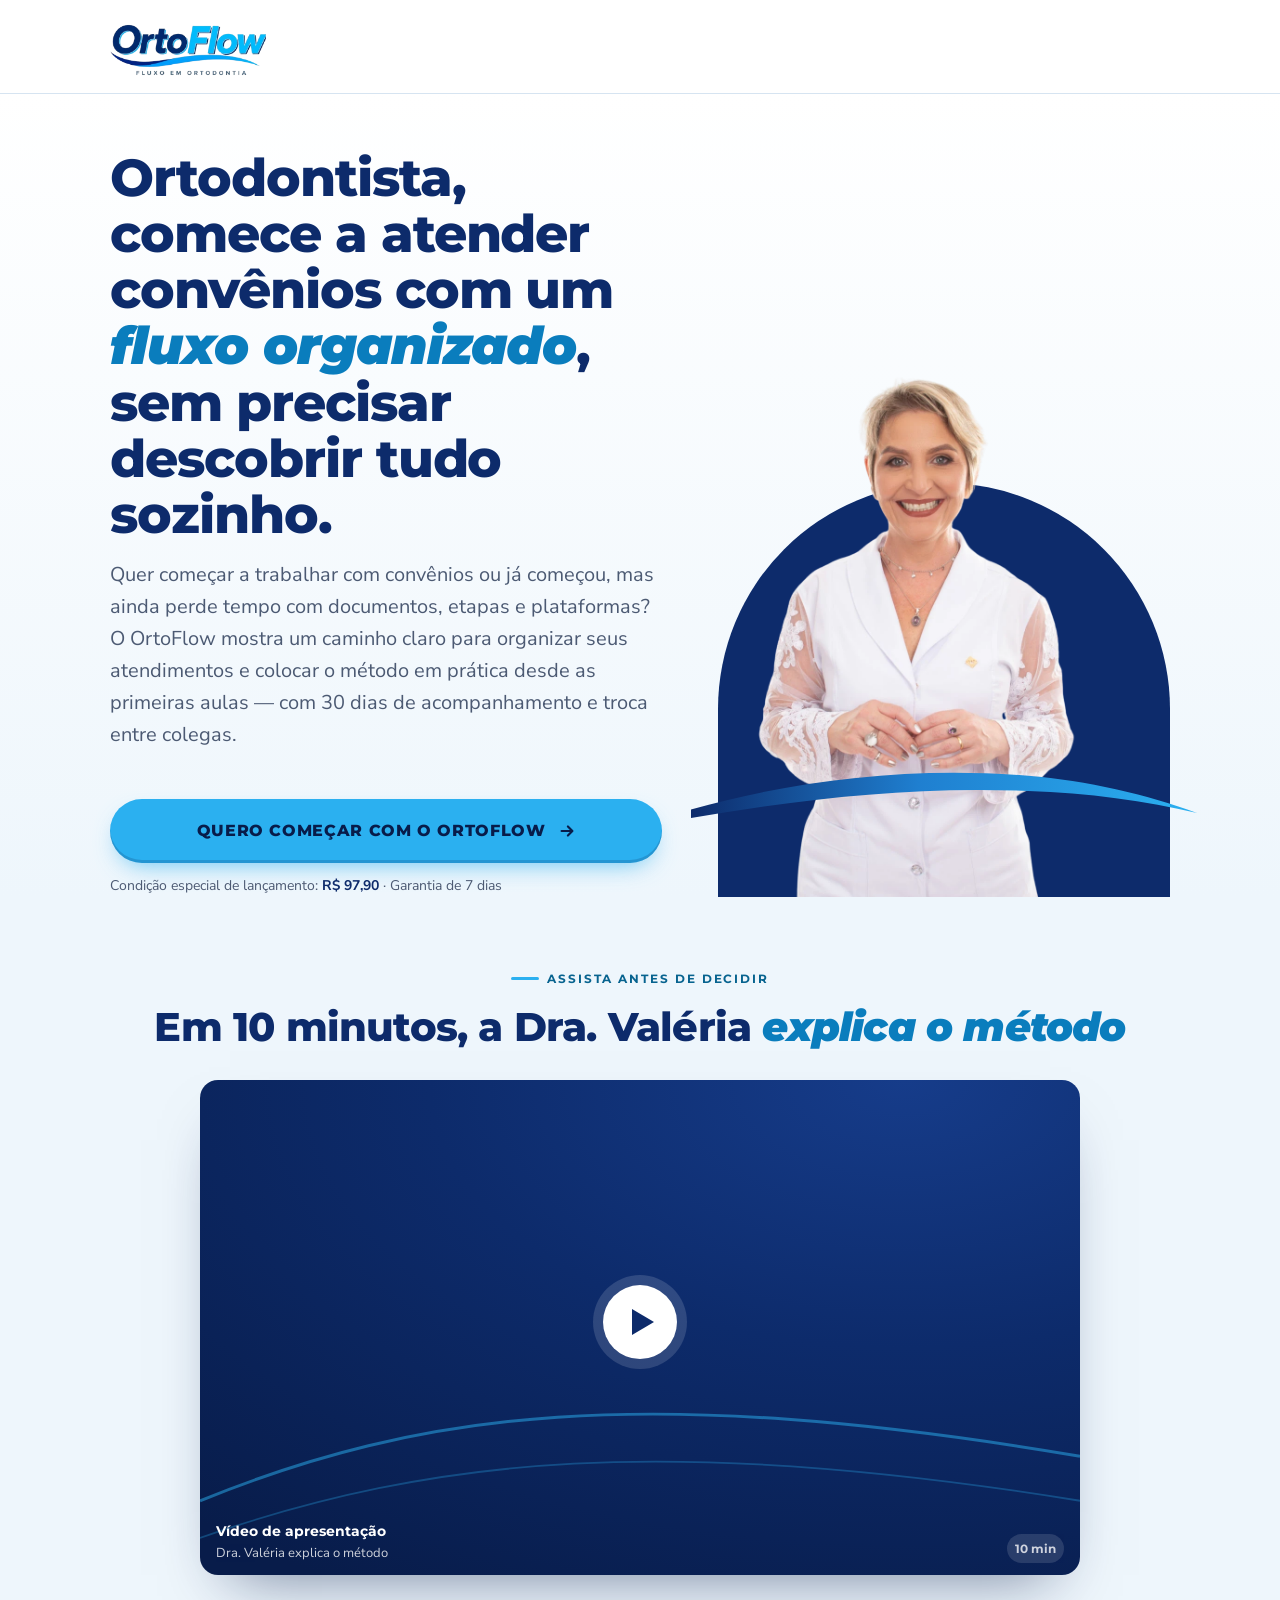
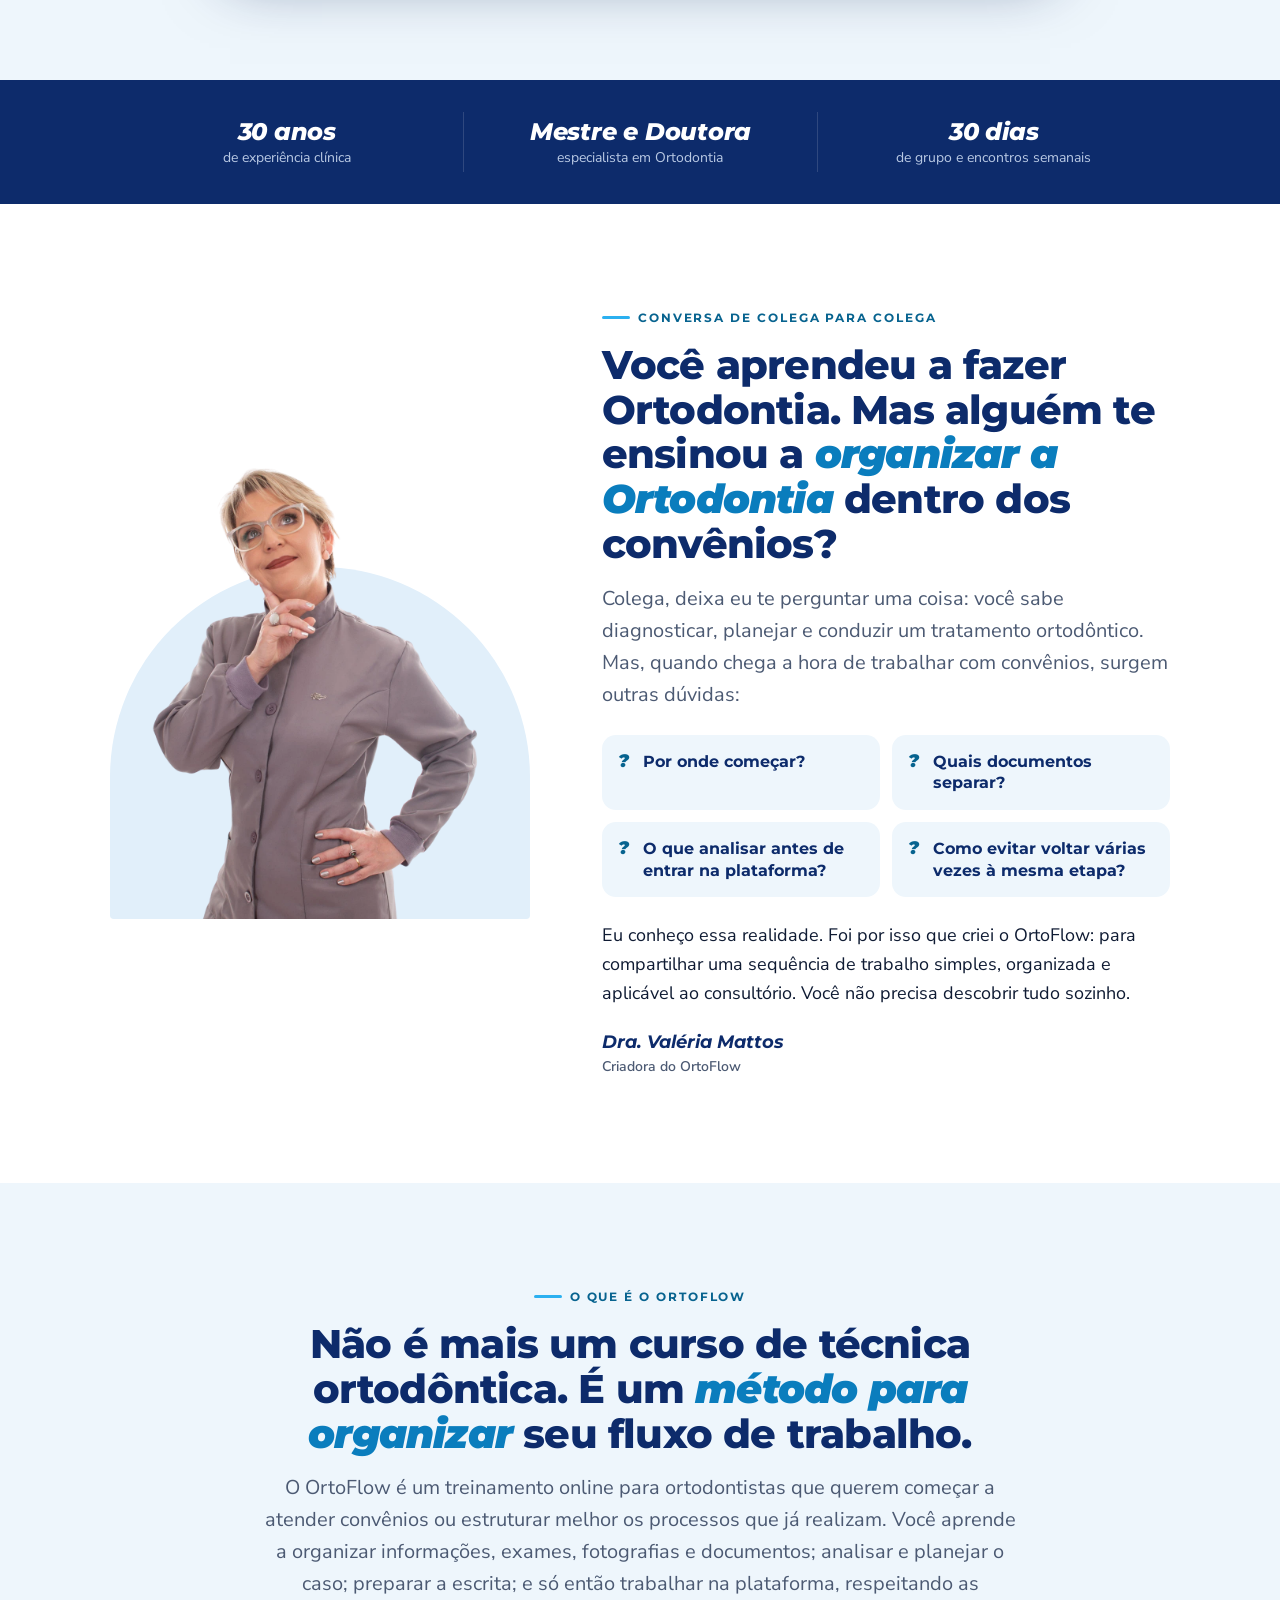
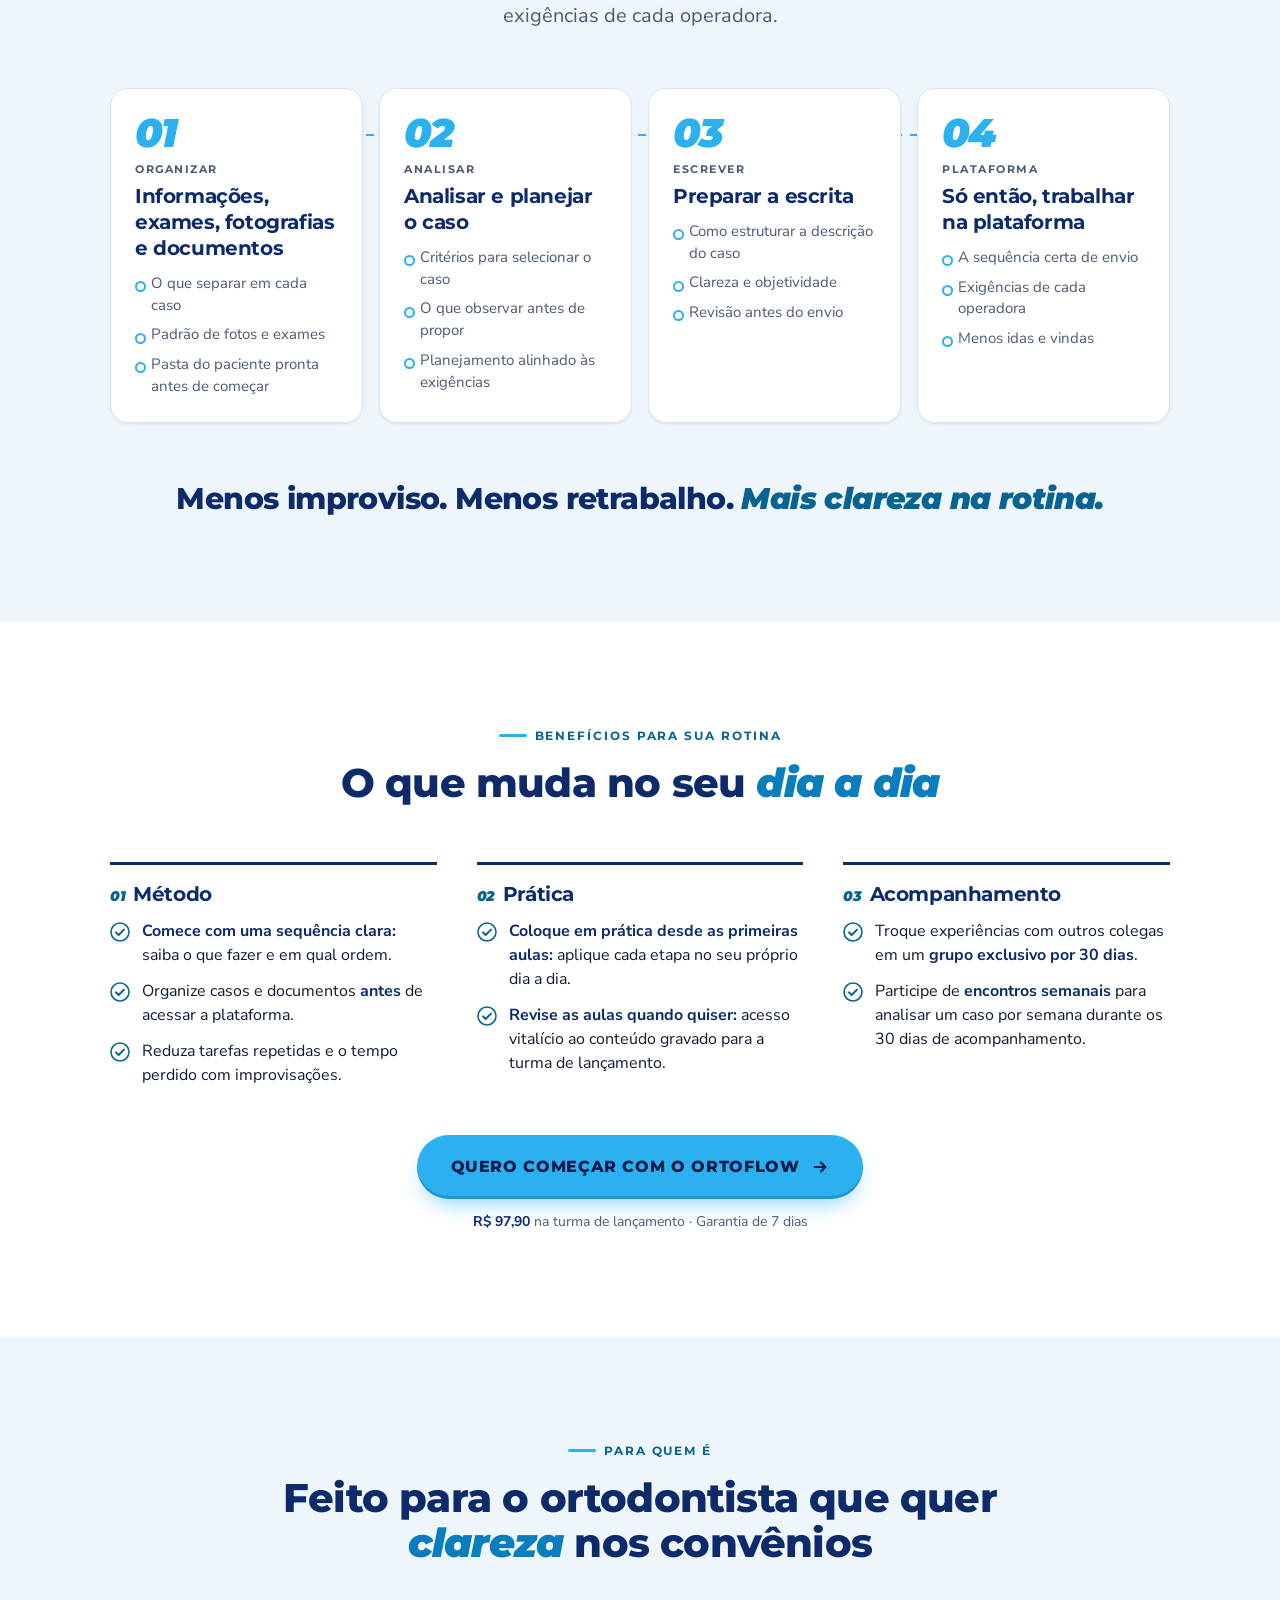
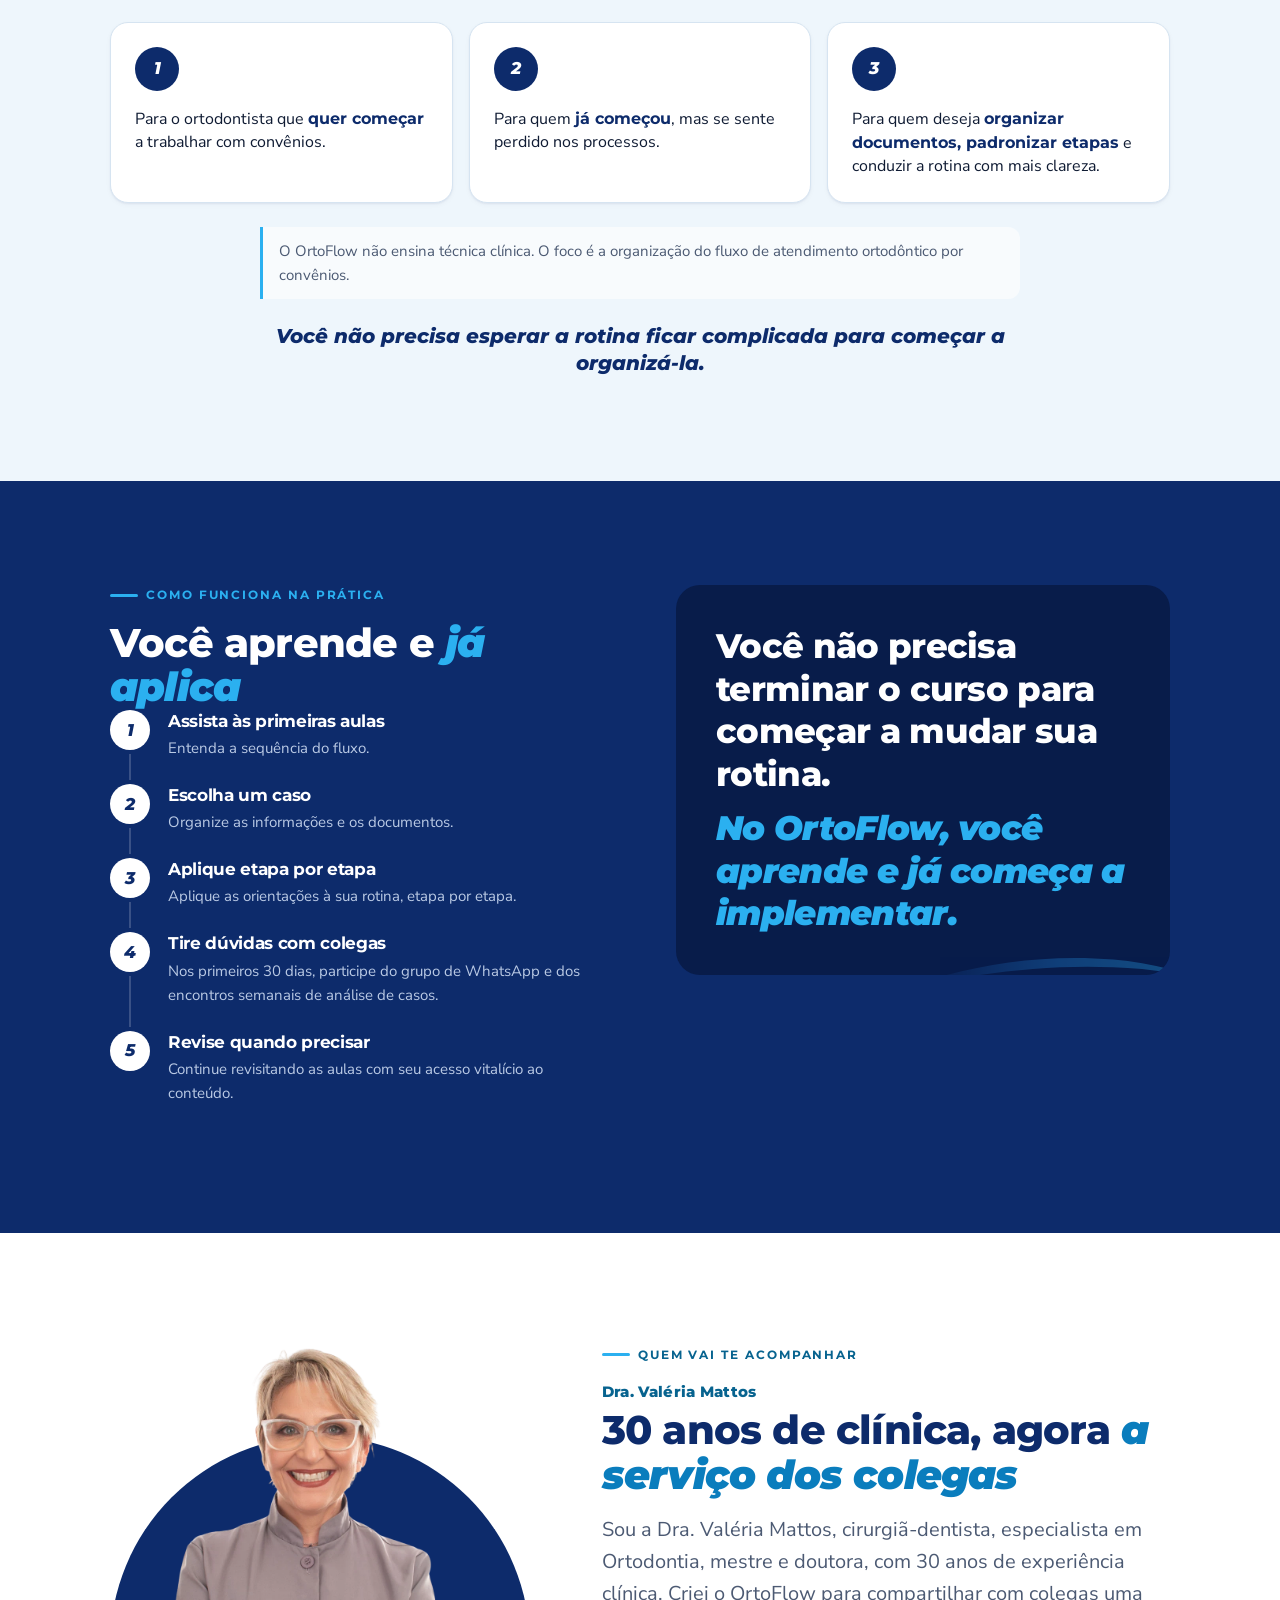
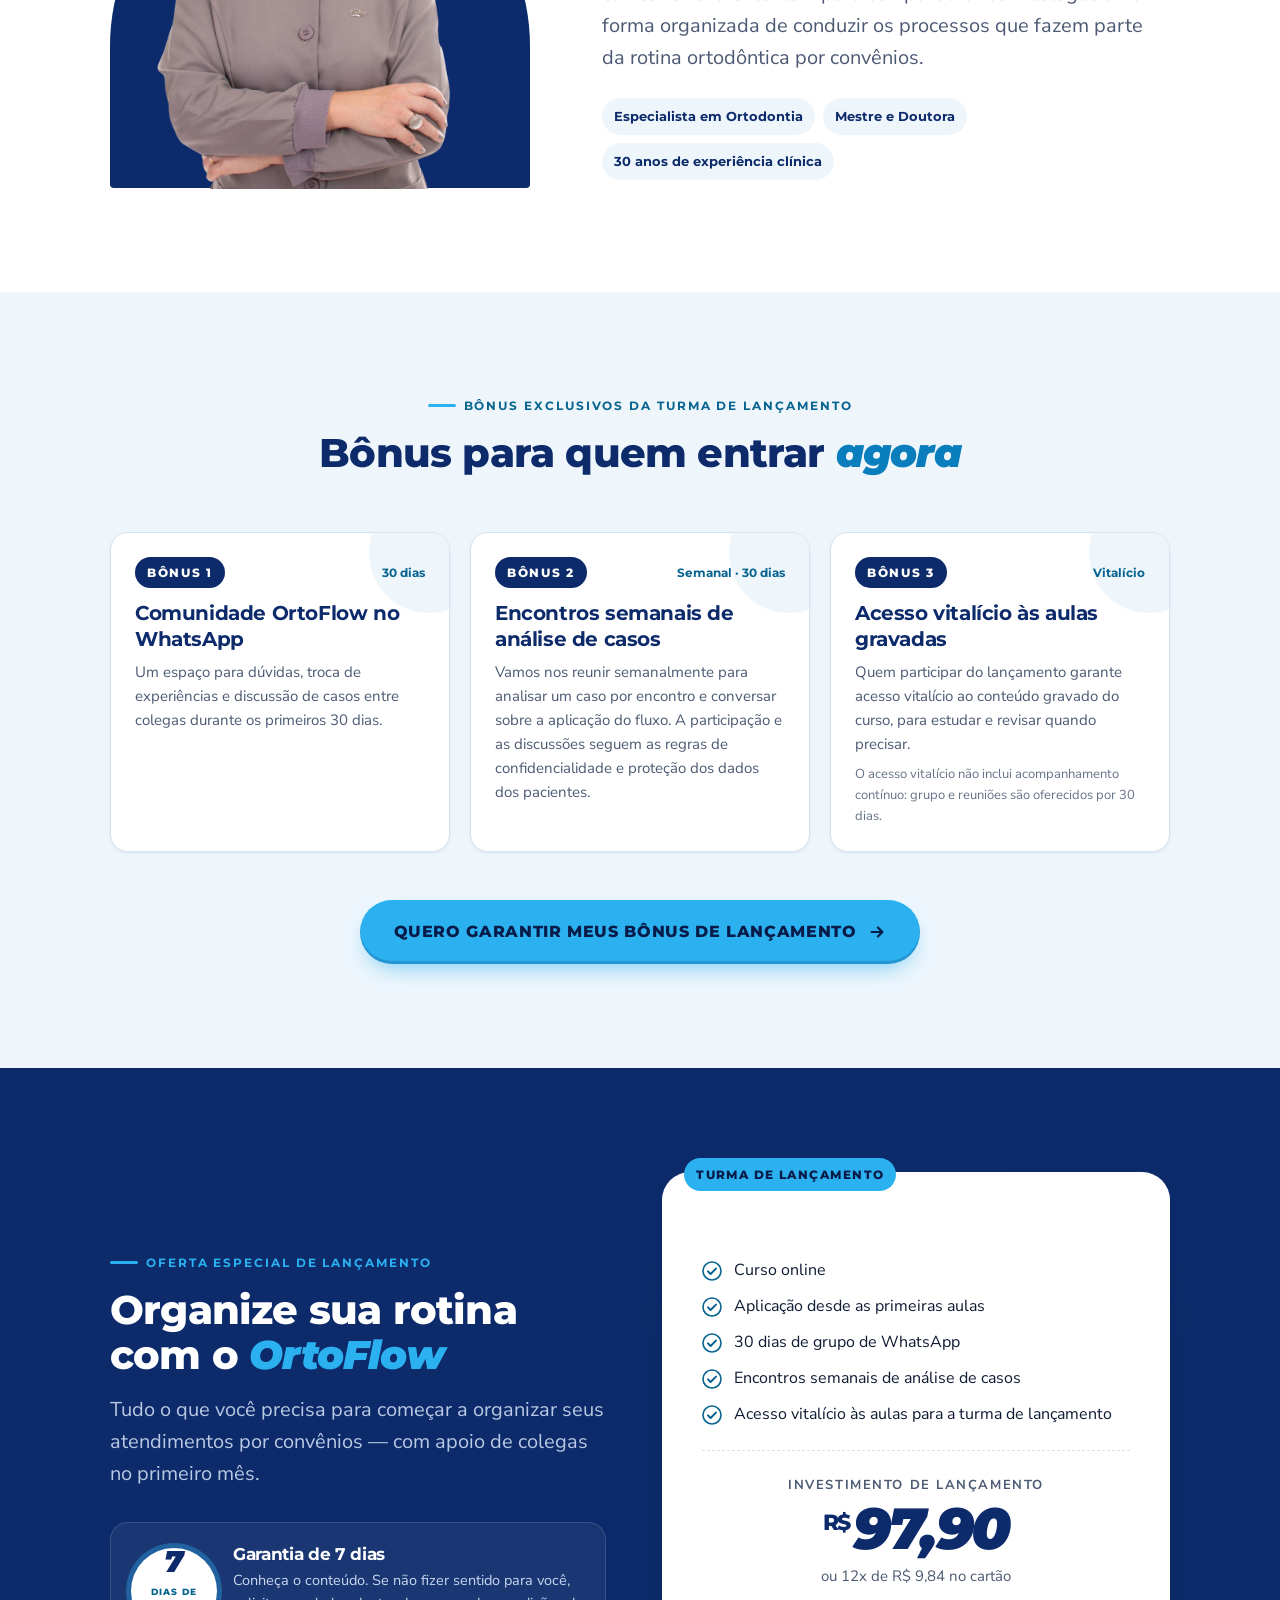
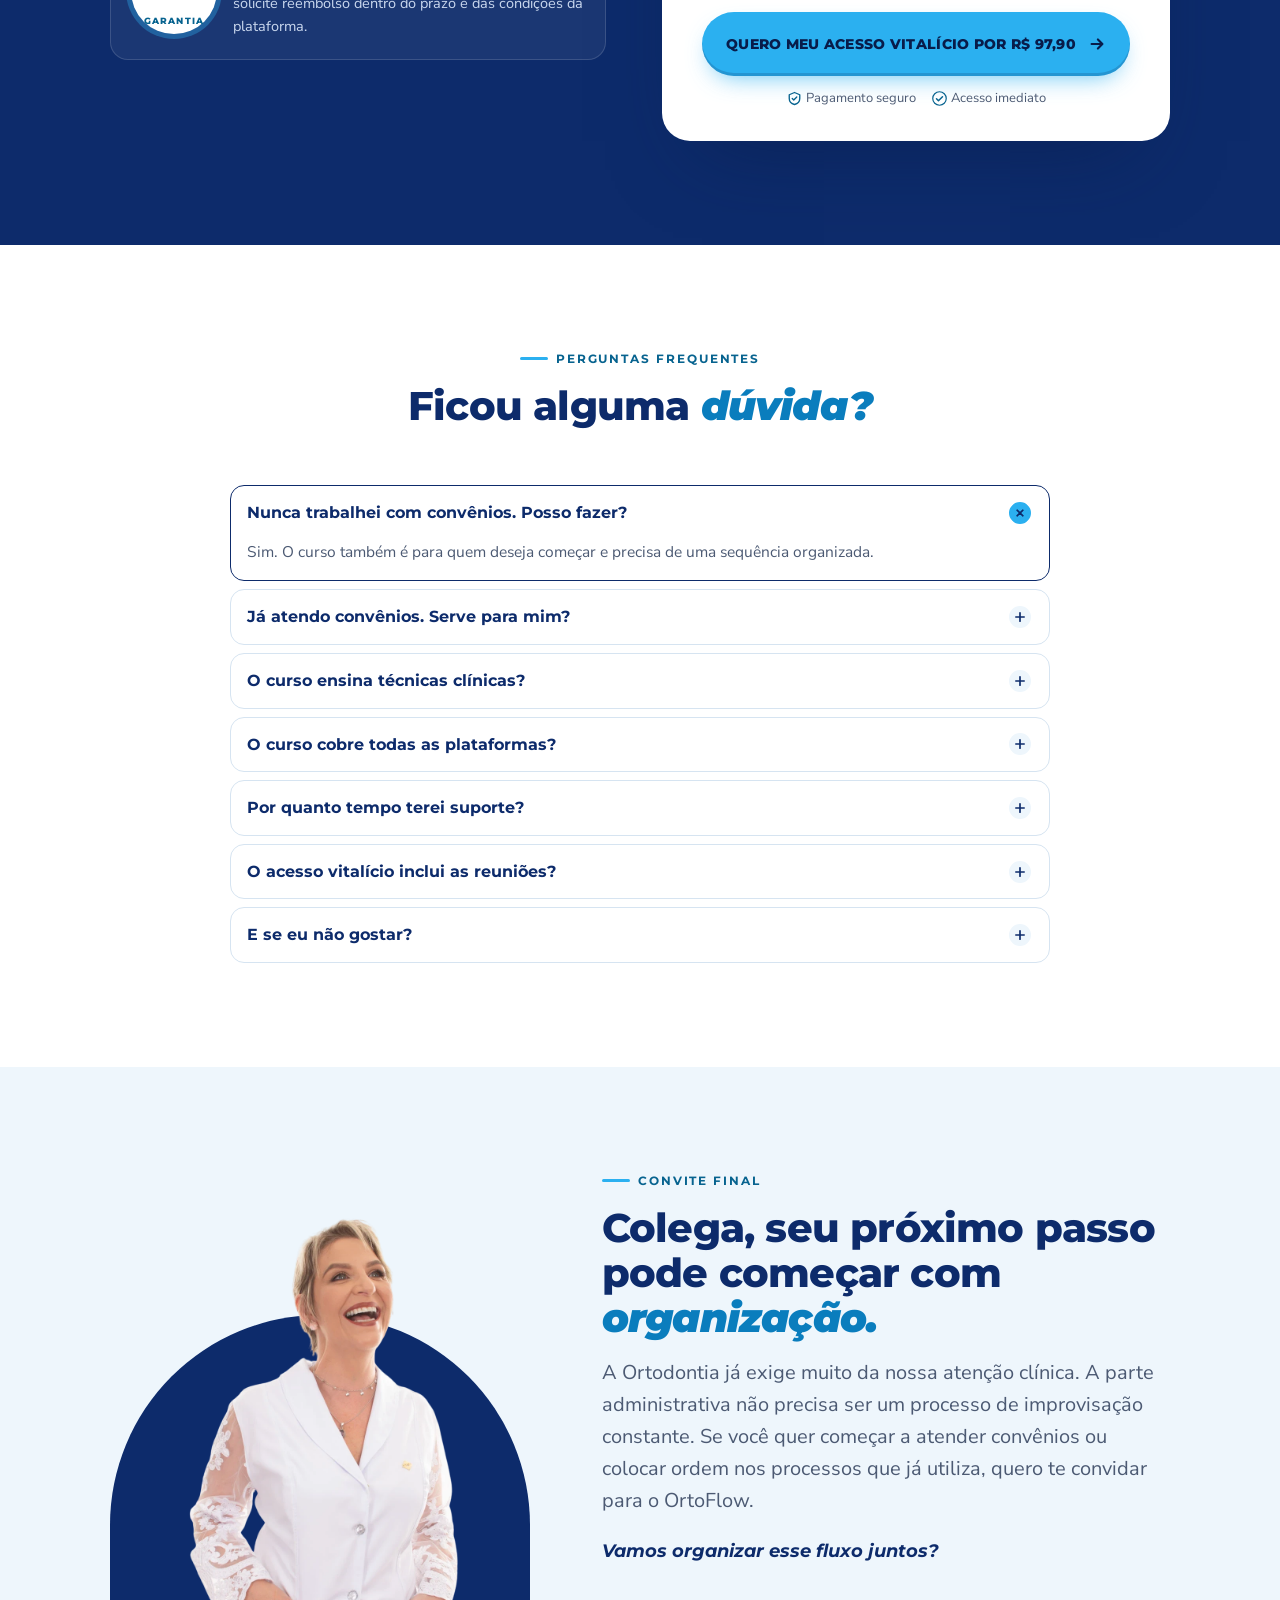
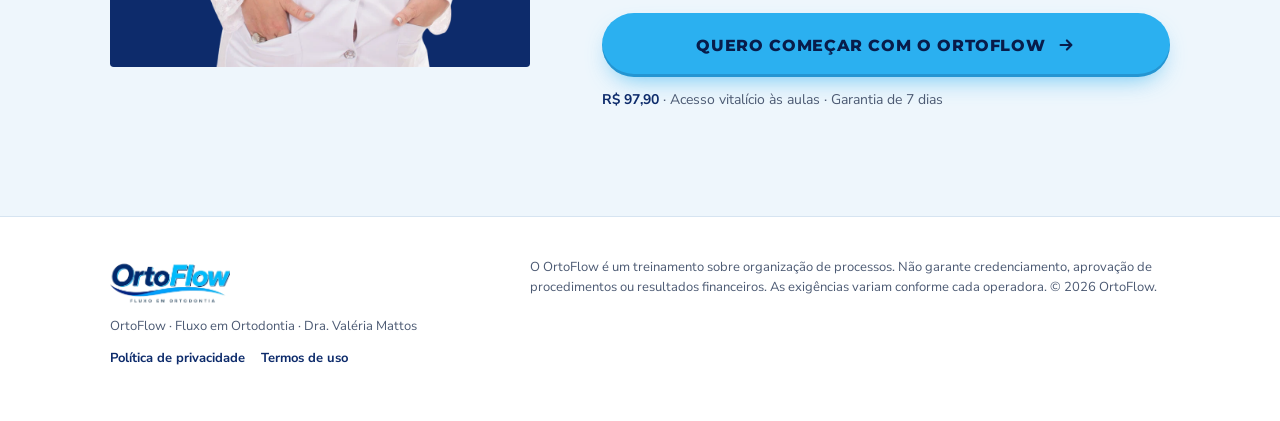
==== commit 91fe1465: "style(hero) retirada dos chips e centralizaçao de imagem hero" ====
--- a/index.html
+++ b/index.html
@@ -31,7 +31,6 @@
 <header class="top">
   <div class="wrap">
     <span class="logo" role="img" aria-label="OrtoFlow — Fluxo em Ortodontia"></span>
-    <span class="top-badge"><svg width="16" height="16"><use href="#shield"/></svg>Garantia de 7 dias</span>
   </div>
 </header>
 
@@ -39,11 +38,6 @@
 <section class="hero" id="inicio">
   <div class="wrap hero-grid">
     <div class="hero-copy">
-      <div class="chips">
-        <span class="chip hl">Turma de lançamento</span>
-        <span class="chip">Acesso vitalício às aulas</span>
-        <span class="chip">30 dias de acompanhamento</span>
-      </div>
       <h1>Ortodontista, comece a atender convênios com um <em>fluxo organizado</em>, sem precisar descobrir tudo sozinho.</h1>
       <div class="video video-m" role="img" aria-label="Espaço do vídeo de apresentação">
         <svg class="lines" viewBox="0 0 600 200" preserveAspectRatio="none"><path d="M0 150 C150 90 300 70 600 120" stroke="#2BB0F0" stroke-width="2" fill="none"/><path d="M0 175 C160 120 320 105 600 150" stroke="#2BB0F0" stroke-width="1.2" fill="none" opacity=".6"/></svg>
@@ -282,7 +276,7 @@
     <div>
       <p class="kicker">Oferta especial de lançamento</p>
       <h2>Organize sua rotina com o <em>OrtoFlow</em></h2>
-      <p class="lead" style="color:#B9C9E4">Tudo o que você precisa para começar a organizar seus atendimentos por convênios — com apoio de colegas no primeiro mês.</p>
+      <p class="lead">Tudo o que você precisa para começar a organizar seus atendimentos por convênios — com apoio de colegas no primeiro mês.</p>
     </div>
     <div class="offer-card">
       <span class="ribbon">Turma de lançamento</span>
--- a/assets/css/base.css
+++ b/assets/css/base.css
@@ -1,205 +1,272 @@
 :root{
+  /* ---- marca ---- */
   --navy:#0D2B6B;
   --navy-deep:#081C4A;
+  --navy-lift:#163C8A;        /* topo do gradiente do player */
   --cyan:#2BB0F0;
-  --cyan-ink:#0A7DBD;
+  --cyan-mid:#1F7FD0;
+  --cyan-ink:#0A7DBD;         /* texto grande e icones sobre branco */
+  --cyan-deep:#07638F;        /* texto pequeno: AA sobre branco e sobre --ice */
   --ice:#EEF6FC;
   --ice-2:#E1EFFA;
   --ink:#0F1B33;
   --muted:#4C5A73;
   --line:#D6E4F1;
   --white:#FFFFFF;
-  --radius:18px;
+
+  /* ---- sobre fundo navy ---- */
+  --on-navy:#DCE7F7;
+  --on-navy-soft:#C9D7EE;
+  --on-navy-muted:#B9C9E4;
+  --hair-on-navy:rgba(255,255,255,.14);
+  --hair-on-navy-2:rgba(255,255,255,.12);
+  --veil-on-navy:rgba(255,255,255,.06);
+  --rule-on-navy:rgba(255,255,255,.18);
+
+  /* ---- espacamento (base 4px) ---- */
+  --sp-1:4px;
+  --sp-2:8px;
+  --sp-3:12px;
+  --sp-4:16px;
+  --sp-5:20px;
+  --sp-6:24px;
+  --sp-7:32px;
+  --sp-8:40px;
+  --sp-9:56px;
+  --sp-10:72px;
+
+  /* ---- ritmo de pagina ---- */
+  --section-y:64px;           /* padding vertical da secao; desktop sobrescreve */
+  --head-gap:32px;            /* cabecalho da secao -> conteudo */
+  --cta-gap:36px;             /* conteudo -> bloco de CTA */
+
+  /* ---- raios ---- */
+  --r-xs:12px;
+  --r-sm:14px;
+  --r-md:18px;
+  --r-lg:24px;
+  --r-xl:28px;
+  --r-pill:999px;
+  --radius:var(--r-md);       /* alias mantido: capture.css e regras legadas */
+
+  /* ---- sombras ---- */
+  --sh-1:0 1px 2px rgba(8,28,74,.05),0 2px 8px -4px rgba(8,28,74,.10);
+  --sh-2:0 8px 24px -14px rgba(8,28,74,.28);
+  --sh-3:0 30px 60px -30px rgba(8,28,74,.55);
+  --sh-4:0 40px 80px -40px rgba(8,28,74,.60);
+  --sh-bar:0 -12px 28px -16px rgba(8,28,74,.35);
+  --sh-cta:0 10px 24px -10px rgba(43,176,240,.75),inset 0 -3px 0 rgba(8,28,74,.18);
+  --sh-cta-hv:0 14px 28px -10px rgba(43,176,240,.85),inset 0 -3px 0 rgba(8,28,74,.18);
+
+  /* ---- movimento ---- */
+  --ease:cubic-bezier(.2,.7,.3,1);
+  --t-fast:.15s;
+  --t-mid:.25s;
+
+  /* ---- foco visivel: legivel sobre claro e sobre navy ---- */
+  --focus-ring:0 0 0 3px var(--white),0 0 0 6px var(--cyan-ink);
+
+  /* ---- tipografia ---- */
   --display:"Montserrat",system-ui,sans-serif;
   --text:"Nunito Sans",system-ui,sans-serif;
+}
+
+/* estado de teclado: nenhum elemento interativo tinha foco visivel */
+a:focus-visible,summary:focus-visible,button:focus-visible{outline:none;box-shadow:var(--focus-ring);border-radius:var(--r-xs)}
+.cta:focus-visible{border-radius:var(--r-pill);box-shadow:var(--focus-ring),var(--sh-cta)}
+
+@media (prefers-reduced-motion:reduce){
+  html{scroll-behavior:auto}
+  *,*::before,*::after{transition-duration:.01ms !important;animation-duration:.01ms !important;animation-iteration-count:1 !important}
+  .cta:hover{transform:none}
 }
 *{box-sizing:border-box;margin:0;padding:0}
 html{scroll-behavior:smooth}
 body{font-family:var(--text);color:var(--ink);background:var(--white);font-size:17px;line-height:1.6;-webkit-font-smoothing:antialiased}
 img{display:block;max-width:100%}
-.wrap{width:100%;max-width:1140px;margin:0 auto;padding:0 20px}
-section{padding:64px 0}
+.wrap{width:100%;max-width:1140px;margin:0 auto;padding:0 var(--sp-5)}
+section{padding:var(--section-y) 0}
 
 /* type */
-.kicker{font-family:var(--display);font-weight:700;font-size:12px;letter-spacing:.16em;text-transform:uppercase;color:var(--cyan-ink);display:flex;align-items:center;gap:10px;margin-bottom:16px}
-.kicker::before{content:"";width:28px;height:3px;border-radius:3px;background:var(--cyan)}
+.kicker{font-family:var(--display);font-weight:700;font-size:12px;letter-spacing:.16em;text-transform:uppercase;color:var(--cyan-deep);display:flex;align-items:center;gap:var(--sp-2);margin-bottom:var(--sp-4)}
+.kicker::before{content:"";flex:none;width:28px;height:3px;border-radius:3px;background:var(--cyan)}
 h1,h2,h3{font-family:var(--display);color:var(--navy);letter-spacing:-.02em}
 h1{font-size:31px;line-height:1.14;font-weight:800}
 h2{font-size:27px;line-height:1.18;font-weight:800}
 h3{font-size:18px;line-height:1.3;font-weight:700}
 h1 em,h2 em{font-style:italic;font-weight:900;color:var(--cyan-ink)}
-.lead{font-size:18px;color:var(--muted);margin-top:16px}
-p+p{margin-top:14px}
-.dark{background:var(--navy);color:#DCE7F7}
+.lead{font-size:18px;color:var(--muted);margin-top:var(--sp-4)}
+p+p{margin-top:var(--sp-3)}
+.dark{background:var(--navy);color:var(--on-navy)}
 .dark h2,.dark h3{color:var(--white)}
 .dark h2 em{color:var(--cyan)}
 .dark .kicker{color:var(--cyan)}
 .ice{background:var(--ice)}
+.dark .lead{color:var(--on-navy-muted)}
 
 /* CTA */
-.cta{display:flex;align-items:center;justify-content:center;gap:12px;width:100%;min-height:60px;padding:16px 26px;border-radius:999px;background:var(--cyan);color:var(--navy-deep);font-family:var(--display);font-weight:800;font-size:15px;letter-spacing:.04em;text-transform:uppercase;text-decoration:none;text-align:center;box-shadow:0 10px 24px -10px rgba(43,176,240,.75),inset 0 -3px 0 rgba(8,28,74,.18);transition:transform .15s ease,box-shadow .15s ease}
-.cta:hover{transform:translateY(-2px);box-shadow:0 14px 28px -10px rgba(43,176,240,.85),inset 0 -3px 0 rgba(8,28,74,.18)}
+.cta{display:flex;align-items:center;justify-content:center;gap:12px;width:100%;min-height:60px;padding:16px 26px;border-radius:var(--r-pill);background:var(--cyan);color:var(--navy-deep);font-family:var(--display);font-weight:800;font-size:15px;letter-spacing:.04em;text-transform:uppercase;text-decoration:none;text-align:center;box-shadow:var(--sh-cta);transition:transform var(--t-fast) var(--ease),box-shadow var(--t-fast) var(--ease)}
+.cta:hover{transform:translateY(-2px);box-shadow:var(--sh-cta-hv)}
+.cta:active{transform:translateY(0);box-shadow:var(--sh-cta)}
 .cta svg{flex:none}
-.cta-note{margin-top:14px;font-size:14px;color:var(--muted);text-align:center}
+.cta-note{margin-top:var(--sp-3);font-size:14px;color:var(--muted);text-align:center}
 .cta-note b{color:var(--navy)}
-.dark .cta-note{color:#B9C9E4}
+.dark .cta-note{color:var(--on-navy-muted)}
 .dark .cta-note b{color:var(--white)}
-.cta-block{margin-top:36px}
+.cta-block{margin-top:var(--cta-gap)}
 
 /* header */
-.top{padding:14px 0;border-bottom:1px solid var(--line);background:var(--white)}
+.top{padding:var(--sp-3) 0;border-bottom:1px solid var(--line);background:var(--white)}
 .top .wrap{display:flex;align-items:center;justify-content:space-between}
 .logo{display:block;width:132px;aspect-ratio:525/205;background:url(../logo-ortoflow.png) no-repeat;background-size:109.9% auto;background-position:76.9% 39.5%}
-.top-badge{font-size:12px;font-weight:700;color:var(--navy);display:flex;align-items:center;gap:6px}
-.top-badge svg{color:var(--cyan-ink)}
+.top-badge{font-size:12px;font-weight:700;color:var(--navy);display:flex;align-items:center;gap:var(--sp-1)}
+.top-badge svg{color:var(--cyan-deep)}
 
 /* hero */
 .hero{padding:36px 0 56px;background:linear-gradient(180deg,var(--white) 0%,var(--ice) 100%);position:relative;overflow:hidden}
-.chips{display:flex;flex-wrap:wrap;gap:8px;margin-bottom:20px}
-.chip{font-size:12.5px;font-weight:700;color:var(--navy);background:var(--white);border:1px solid var(--line);padding:6px 12px;border-radius:999px}
-.chip.hl{background:var(--navy);color:var(--white);border-color:var(--navy)}
 .hero-photo{display:none}
 .watch{display:none}
 
-.video{position:relative;margin-top:28px;aspect-ratio:16/9;border-radius:var(--radius);overflow:hidden;background:radial-gradient(120% 120% at 80% 0%,#163C8A 0%,var(--navy) 45%,var(--navy-deep) 100%);box-shadow:0 30px 60px -30px rgba(8,28,74,.55)}
+.video{position:relative;margin-top:var(--sp-6);aspect-ratio:16/9;border-radius:var(--r-md);overflow:hidden;background:radial-gradient(120% 120% at 80% 0%,var(--navy-lift) 0%,var(--navy) 45%,var(--navy-deep) 100%);box-shadow:var(--sh-3)}
 .video .lines{position:absolute;inset:auto 0 0 0;width:100%;height:60%;opacity:.5}
 .play{position:absolute;left:50%;top:50%;transform:translate(-50%,-58%);width:74px;height:74px;border-radius:50%;background:var(--white);display:grid;place-items:center;box-shadow:0 0 0 10px rgba(255,255,255,.14)}
 .play::after{content:"";margin-left:6px;border-left:22px solid var(--navy);border-top:13px solid transparent;border-bottom:13px solid transparent}
-.video-cap{position:absolute;left:16px;right:16px;bottom:14px;display:flex;justify-content:space-between;align-items:flex-end;color:var(--white);font-size:13px}
+.video-cap{position:absolute;left:var(--sp-4);right:var(--sp-4);bottom:var(--sp-3);display:flex;justify-content:space-between;align-items:flex-end;color:var(--white);font-size:13px}
 .video-cap b{font-family:var(--display);font-size:14px;display:block}
 .video-cap span{opacity:.8}
-.dur{font-family:var(--display);font-weight:700;font-size:12px;background:rgba(255,255,255,.16);padding:5px 10px;border-radius:999px;white-space:nowrap}
+.dur{font-family:var(--display);font-weight:700;font-size:12px;background:rgba(255,255,255,.16);padding:5px var(--sp-2);border-radius:var(--r-pill);white-space:nowrap}
 
 /* authority strip */
-.strip{background:var(--navy);color:var(--white);padding:22px 0}
+.strip{background:var(--navy);color:var(--white);padding:var(--sp-6) 0}
 .strip ul{list-style:none;display:grid;grid-template-columns:1fr;gap:0}
-.strip li{display:flex;flex-direction:column;padding:12px 0;font-size:14px;color:#B9C9E4;line-height:1.35}
-.strip li+li{border-top:1px solid rgba(255,255,255,.12)}
+.strip li{display:flex;flex-direction:column;padding:var(--sp-3) 0;font-size:14px;color:var(--on-navy-muted);line-height:1.35}
+.strip li+li{border-top:1px solid var(--hair-on-navy-2)}
 .strip li b{font-family:var(--display);font-weight:800;font-style:italic;font-size:20px;color:var(--white);letter-spacing:-.01em}
 
 /* photo on arch */
 .arch{position:relative;width:100%;max-width:340px;margin:0 auto;aspect-ratio:4/4.3}
-.arch::before{content:"";position:absolute;left:0;right:0;bottom:0;height:78%;border-radius:999px 999px var(--radius) var(--radius);background:var(--navy)}
+.arch::before{content:"";position:absolute;left:0;right:0;bottom:0;height:78%;border-radius:var(--r-pill) var(--r-pill) var(--r-md) var(--r-md);background:var(--navy)}
 .arch.light::before{background:var(--ice-2)}
-.arch{clip-path:inset(-60% -20% 0 -20% round 0 0 var(--radius) var(--radius))}
+.arch{clip-path:inset(-60% -20% 0 -20% round 0 0 var(--r-md) var(--r-md))}
 .arch img{position:absolute;left:50%;bottom:-4%;transform:translateX(-50%);height:118%;width:auto;max-width:none}
 .arch .wave{position:absolute;left:-6%;right:-6%;bottom:6%;width:112%;height:auto;z-index:2}
 
 /* colega */
-.colega .arch{max-width:300px;margin-bottom:36px}
-.questions{list-style:none;margin:24px 0;display:grid;gap:10px}
-.questions li{display:flex;gap:14px;align-items:flex-start;background:var(--ice);border-radius:14px;padding:16px 18px;font-family:var(--display);font-weight:700;font-size:16px;color:var(--navy);line-height:1.35}
-.questions li span{flex:none;font-style:italic;font-weight:900;font-size:18px;color:var(--cyan-ink);line-height:1.2}
-.sign{margin-top:20px;font-family:var(--display);font-weight:700;font-style:italic;color:var(--navy)}
+.colega .arch{max-width:300px;margin-bottom:var(--sp-7)}
+.questions{list-style:none;margin:var(--sp-6) 0;display:grid;gap:var(--sp-3)}
+.questions li{display:flex;gap:14px;align-items:flex-start;background:var(--ice);border-radius:var(--r-sm);padding:var(--sp-4);font-family:var(--display);font-weight:700;font-size:16px;color:var(--navy);line-height:1.35}
+.questions li span{flex:none;font-style:italic;font-weight:900;font-size:18px;color:var(--cyan-deep);line-height:1.2}
+.sign{margin-top:var(--sp-5);font-family:var(--display);font-weight:700;font-style:italic;color:var(--navy)}
 .sign small{display:block;font-family:var(--text);font-style:normal;font-weight:600;font-size:14px;color:var(--muted)}
 
 /* method */
-.steps{list-style:none;margin-top:36px;display:grid;gap:14px;position:relative}
-.step{background:var(--white);border:1px solid var(--line);border-radius:var(--radius);padding:22px 22px 20px;position:relative}
+.steps{list-style:none;margin-top:var(--head-gap);display:grid;gap:var(--sp-3);position:relative}
+.step{background:var(--white);border:1px solid var(--line);border-radius:var(--r-md);padding:var(--sp-6);box-shadow:var(--sh-1);position:relative}
 .step-n{font-family:var(--display);font-style:italic;font-weight:900;font-size:40px;line-height:1;color:var(--cyan);letter-spacing:-.04em}
-.step-tag{font-family:var(--display);font-weight:700;font-size:11px;letter-spacing:.14em;text-transform:uppercase;color:var(--muted);margin:10px 0 6px}
-.step ul{list-style:none;margin-top:12px;display:grid;gap:7px}
-.step li{font-size:15px;color:var(--muted);padding-left:18px;position:relative;line-height:1.45}
+.step-tag{font-family:var(--display);font-weight:700;font-size:11px;letter-spacing:.14em;text-transform:uppercase;color:var(--muted);margin:var(--sp-2) 0 var(--sp-1)}
+.step ul{list-style:none;margin-top:var(--sp-3);display:grid;gap:var(--sp-2)}
+.step li{font-size:15px;color:var(--muted);padding-left:var(--sp-4);position:relative;line-height:1.45}
 .step li::before{content:"";position:absolute;left:0;top:.55em;width:7px;height:7px;border-radius:50%;border:2px solid var(--cyan)}
-.motto{margin-top:40px;text-align:center;font-family:var(--display);font-weight:800;font-size:22px;line-height:1.3;color:var(--navy);letter-spacing:-.02em}
-.motto em{display:block;font-style:italic;font-weight:900;color:var(--cyan-ink)}
+.motto{margin-top:var(--sp-8);text-align:center;font-family:var(--display);font-weight:800;font-size:22px;line-height:1.3;color:var(--navy);letter-spacing:-.02em}
+.motto em{display:block;font-style:italic;font-weight:900;color:var(--cyan-deep)}
 
 /* benefits */
-.groups{margin-top:36px;display:grid;gap:16px}
-.group{border-top:3px solid var(--navy);padding-top:18px}
-.group h3{display:flex;align-items:baseline;gap:10px}
-.group h3 small{font-style:italic;font-weight:900;color:var(--cyan-ink);font-size:14px}
-.ticks{list-style:none;margin-top:14px;display:grid;gap:12px}
-.ticks li{display:flex;gap:12px;font-size:16px;line-height:1.5}
-.ticks li svg{flex:none;margin-top:3px;color:var(--cyan-ink)}
+.groups{margin-top:var(--head-gap);display:grid;gap:var(--sp-6)}
+.group{border-top:3px solid var(--navy);padding-top:var(--sp-4)}
+.group h3{display:flex;align-items:baseline;gap:var(--sp-2)}
+.group h3 small{font-style:italic;font-weight:900;color:var(--cyan-deep);font-size:14px}
+.ticks{list-style:none;margin-top:var(--sp-3);display:grid;gap:var(--sp-3)}
+.ticks li{display:flex;gap:var(--sp-3);font-size:16px;line-height:1.5}
+.ticks li svg{flex:none;margin-top:3px;color:var(--cyan-deep)}
 .ticks li b{color:var(--navy)}
 
 /* audience */
-.who{margin-top:32px;display:grid;gap:12px}
-.who-item{display:flex;gap:16px;align-items:center;background:var(--white);border-radius:var(--radius);padding:18px 20px;border:1px solid var(--line)}
-.who-item .ix{flex:none;width:44px;height:44px;border-radius:50%;background:var(--navy);color:var(--white);display:grid;place-items:center;font-family:var(--display);font-weight:800;font-style:italic}
+.who{margin-top:var(--head-gap);display:grid;gap:var(--sp-3)}
+.who-item{display:flex;gap:var(--sp-4);align-items:center;background:var(--white);border-radius:var(--r-md);padding:var(--sp-5);border:1px solid var(--line);box-shadow:var(--sh-1)}
+.who-item .ix{flex:none;width:44px;height:44px;font-size:17px;border-radius:50%;background:var(--navy);color:var(--white);display:grid;place-items:center;font-family:var(--display);font-weight:800;font-style:italic}
 .who-item p{font-size:16px;line-height:1.45;color:var(--ink)}
 .who-item p b{color:var(--navy);font-family:var(--display)}
-.note{margin-top:22px;font-size:15px;color:var(--muted);padding:14px 18px;border-left:3px solid var(--cyan);background:rgba(255,255,255,.6);border-radius:0 12px 12px 0}
-.closing-line{margin-top:28px;font-family:var(--display);font-weight:800;font-style:italic;font-size:20px;color:var(--navy);line-height:1.35}
+.note{margin-top:var(--sp-6);font-size:15px;color:var(--muted);padding:var(--sp-3) var(--sp-4);border-left:3px solid var(--cyan);background:rgba(255,255,255,.6);border-radius:0 var(--r-xs) var(--r-xs) 0}
+.closing-line{margin-top:var(--sp-6);font-family:var(--display);font-weight:800;font-style:italic;font-size:20px;color:var(--navy);line-height:1.35}
 
 /* how it works */
-.timeline{list-style:none;margin-top:36px;display:grid;gap:0;counter-reset:t}
-.timeline li{position:relative;padding:0 0 26px 58px;counter-increment:t}
+.timeline{list-style:none;margin-top:var(--head-gap);display:grid;gap:0;counter-reset:t}
+.timeline li{position:relative;padding:0 0 var(--sp-6) 58px;counter-increment:t}
 .timeline li::before{content:counter(t);position:absolute;left:0;top:0;width:40px;height:40px;border-radius:50%;background:var(--white);color:var(--navy);display:grid;place-items:center;font-family:var(--display);font-weight:800;font-style:italic;font-size:17px}
-.timeline li::after{content:"";position:absolute;left:19px;top:44px;bottom:4px;width:2px;background:rgba(255,255,255,.18)}
+.timeline li::after{content:"";position:absolute;left:19px;top:44px;bottom:var(--sp-1);width:2px;background:var(--rule-on-navy)}
 .timeline li:last-child::after{display:none}
-.timeline h3{font-size:17px;margin-bottom:4px}
-.timeline p{font-size:15px;color:#B9C9E4}
-.big-quote{margin-top:24px;border-radius:24px;background:var(--navy-deep);padding:32px 24px;position:relative;overflow:hidden}
+.timeline h3{font-size:17px;margin-bottom:var(--sp-1)}
+.timeline p{font-size:15px;color:var(--on-navy-muted)}
+.big-quote{margin-top:var(--sp-6);border-radius:var(--r-lg);background:var(--navy-deep);padding:var(--sp-7) var(--sp-6);position:relative;overflow:hidden}
 .big-quote p{font-family:var(--display);font-weight:800;font-size:24px;line-height:1.25;color:var(--white);letter-spacing:-.02em;position:relative;z-index:1}
-.big-quote p em{display:block;margin-top:12px;font-style:italic;font-weight:900;color:var(--cyan)}
+.big-quote p em{display:block;margin-top:var(--sp-3);font-style:italic;font-weight:900;color:var(--cyan)}
 .big-quote svg{position:absolute;right:-30px;bottom:-10px;width:260px;opacity:.35}
 
 /* author */
-.author .arch{margin-bottom:36px}
-.creds{display:flex;flex-wrap:wrap;gap:8px;margin-top:22px}
-.creds span{font-family:var(--display);font-weight:700;font-size:13px;color:var(--navy);background:var(--ice);padding:8px 14px;border-radius:999px}
-.author-name{font-family:var(--display);font-weight:800;font-size:15px;color:var(--cyan-ink);letter-spacing:.02em;margin-bottom:6px}
+.author .arch{margin-bottom:var(--sp-7)}
+.creds{display:flex;flex-wrap:wrap;gap:var(--sp-2);margin-top:var(--sp-6)}
+.creds span{font-family:var(--display);font-weight:700;font-size:13px;color:var(--navy);background:var(--ice);padding:var(--sp-2) var(--sp-3);border-radius:var(--r-pill)}
+.author-name{font-family:var(--display);font-weight:800;font-size:15px;color:var(--cyan-deep);letter-spacing:.02em;margin-bottom:var(--sp-1)}
 
 /* bonuses */
-.bonuses{margin-top:32px;display:grid;gap:14px}
-.bonus{background:var(--white);border-radius:var(--radius);padding:24px 22px;border:1px solid var(--line);position:relative;overflow:hidden}
+.bonuses{margin-top:var(--head-gap);display:grid;gap:var(--sp-3)}
+.bonus{background:var(--white);border-radius:var(--r-md);padding:var(--sp-6);border:1px solid var(--line);box-shadow:var(--sh-1);position:relative;overflow:hidden}
 .bonus::after{content:"";position:absolute;right:-40px;top:-40px;width:120px;height:120px;border-radius:50%;background:var(--ice)}
-.bonus-top{display:flex;justify-content:space-between;align-items:center;gap:12px;margin-bottom:12px;position:relative;z-index:1}
-.bonus-n{font-family:var(--display);font-weight:800;font-size:12px;letter-spacing:.14em;text-transform:uppercase;color:var(--white);background:var(--navy);padding:6px 12px;border-radius:999px}
-.bonus-time{font-family:var(--display);font-weight:700;font-size:12px;color:var(--cyan-ink)}
+.bonus-top{display:flex;justify-content:space-between;align-items:center;gap:var(--sp-3);margin-bottom:var(--sp-3);position:relative;z-index:1}
+.bonus-n{font-family:var(--display);font-weight:800;font-size:12px;letter-spacing:.14em;text-transform:uppercase;color:var(--white);background:var(--navy);padding:6px var(--sp-3);border-radius:var(--r-pill)}
+.bonus-time{font-family:var(--display);font-weight:700;font-size:12px;color:var(--cyan-deep)}
 .bonus h3{position:relative;z-index:1}
-.bonus p{margin-top:8px;font-size:15px;color:var(--muted);position:relative;z-index:1}
-.bonus .fine{margin-top:10px;font-size:13px;color:var(--muted);opacity:.85}
+.bonus p{margin-top:var(--sp-2);font-size:15px;color:var(--muted);position:relative;z-index:1}
+.bonus .fine{margin-top:var(--sp-2);font-size:13px;color:var(--muted);opacity:.85}
 
 /* offer */
 .offer{position:relative;overflow:hidden}
-.offer-card{margin-top:32px;background:var(--white);color:var(--ink);border-radius:28px;padding:28px 22px;box-shadow:0 40px 80px -40px rgba(0,0,0,.6);position:relative}
-.offer-card .ribbon{position:absolute;top:-14px;left:22px;font-family:var(--display);font-weight:800;font-size:12px;letter-spacing:.12em;text-transform:uppercase;background:var(--cyan);color:var(--navy-deep);padding:7px 14px;border-radius:999px}
-.offer-card h3{font-size:20px;margin-top:6px}
-.offer-card .ticks{margin-top:18px}
-.price{margin-top:26px;padding-top:22px;border-top:1px dashed var(--line);text-align:center}
+.offer-card{margin-top:var(--head-gap);background:var(--white);color:var(--ink);border-radius:var(--r-xl);padding:var(--sp-7) var(--sp-6);box-shadow:var(--sh-4);position:relative}
+.offer-card .ribbon{position:absolute;top:-14px;left:22px;font-family:var(--display);font-weight:800;font-size:12px;letter-spacing:.12em;text-transform:uppercase;background:var(--cyan);color:var(--navy-deep);padding:7px var(--sp-3);border-radius:var(--r-pill)}
+.offer-card h3{font-size:20px;margin-top:var(--sp-1)}
+.offer-card .ticks{margin-top:var(--sp-4)}
+.price{margin-top:var(--sp-6);padding-top:var(--sp-6);border-top:1px dashed var(--line);text-align:center}
 .price small{display:block;font-size:13px;font-weight:700;letter-spacing:.12em;text-transform:uppercase;color:var(--muted)}
-.price .value{font-family:var(--display);font-weight:900;font-style:italic;color:var(--navy);font-size:58px;line-height:1.05;letter-spacing:-.04em;margin-top:4px}
+.price .value{font-family:var(--display);font-weight:900;font-style:italic;color:var(--navy);font-size:58px;line-height:1.05;letter-spacing:-.04em;margin-top:var(--sp-1)}
 .price .value sup{font-size:22px;vertical-align:top;position:relative;top:12px;margin-right:4px;font-style:normal;font-weight:800}
-.price .inst{font-size:15px;color:var(--muted);margin-top:4px}
-.offer-card .cta{margin-top:22px}
-.safe{display:flex;justify-content:center;gap:16px;flex-wrap:wrap;margin-top:14px;font-size:13px;color:var(--muted)}
-.safe span{display:flex;align-items:center;gap:6px}
-.guarantee{margin-top:28px;display:flex;gap:18px;align-items:center;background:rgba(255,255,255,.06);border:1px solid rgba(255,255,255,.14);border-radius:var(--radius);padding:20px}
+.price .inst{font-size:15px;color:var(--muted);margin-top:var(--sp-1)}
+.offer-card .cta{margin-top:var(--sp-6)}
+.safe{display:flex;justify-content:center;gap:var(--sp-4);flex-wrap:wrap;margin-top:var(--sp-3);font-size:13px;color:var(--muted)}
+.safe span{display:flex;align-items:center;gap:var(--sp-1)}
+.safe svg{color:var(--cyan-deep)}
+.guarantee{margin-top:var(--sp-7);display:flex;gap:var(--sp-4);align-items:center;background:var(--veil-on-navy);border:1px solid var(--hair-on-navy);border-radius:var(--r-md);padding:var(--sp-5)}
 .seal{flex:none;width:86px;height:86px;border-radius:50%;background:var(--white);display:grid;place-items:center;text-align:center;position:relative;box-shadow:0 0 0 5px rgba(43,176,240,.35)}
 .seal b{font-family:var(--display);font-weight:900;font-style:italic;font-size:30px;line-height:.9;color:var(--navy);display:block}
-.seal span{font-family:var(--display);font-weight:800;font-size:9px;letter-spacing:.12em;text-transform:uppercase;color:var(--cyan-ink)}
+.seal span{font-family:var(--display);font-weight:800;font-size:9px;letter-spacing:.12em;text-transform:uppercase;color:var(--cyan-deep)}
 .guarantee h3{font-size:17px}
-.guarantee p{font-size:14.5px;color:#C9D7EE;margin-top:4px}
+.guarantee p{font-size:14.5px;color:var(--on-navy-soft);margin-top:var(--sp-1)}
 
 /* faq */
-.faq{margin-top:28px;display:grid;gap:10px}
-.faq details{border:1px solid var(--line);border-radius:14px;background:var(--white);overflow:hidden}
+.faq{margin-top:var(--head-gap);display:grid;gap:var(--sp-2)}
+.faq details{border:1px solid var(--line);border-radius:var(--r-sm);background:var(--white);overflow:hidden}
 .faq details[open]{border-color:var(--navy)}
-.faq summary{list-style:none;cursor:pointer;padding:18px 54px 18px 18px;position:relative;font-family:var(--display);font-weight:700;font-size:16px;color:var(--navy);line-height:1.35}
+.faq summary{list-style:none;cursor:pointer;padding:var(--sp-4) 54px var(--sp-4) var(--sp-4);position:relative;font-family:var(--display);font-weight:700;font-size:16px;color:var(--navy);line-height:1.35}
 .faq summary::-webkit-details-marker{display:none}
-.faq summary::after{content:"";position:absolute;right:18px;top:50%;width:22px;height:22px;margin-top:-11px;border-radius:50%;background:var(--ice) url("data:image/svg+xml,%3Csvg xmlns='http://www.w3.org/2000/svg' width='12' height='12' viewBox='0 0 12 12'%3E%3Cpath d='M6 1v10M1 6h10' stroke='%230D2B6B' stroke-width='2' stroke-linecap='round'/%3E%3C/svg%3E") center/10px no-repeat;transition:transform .2s}
+.faq summary::after{content:"";position:absolute;right:18px;top:50%;width:22px;height:22px;margin-top:-11px;border-radius:50%;background:var(--ice) url("data:image/svg+xml,%3Csvg xmlns='http://www.w3.org/2000/svg' width='12' height='12' viewBox='0 0 12 12'%3E%3Cpath d='M6 1v10M1 6h10' stroke='%230D2B6B' stroke-width='2' stroke-linecap='round'/%3E%3C/svg%3E") center/10px no-repeat;transition:transform var(--t-mid) var(--ease)}
 .faq details[open] summary::after{transform:rotate(45deg);background-color:var(--cyan)}
-.faq details p{padding:0 18px 18px;font-size:15.5px;color:var(--muted)}
+.faq details p{padding:0 var(--sp-4) var(--sp-4);font-size:15.5px;color:var(--muted)}
 
 /* final */
 .final{position:relative;overflow:hidden}
-.final .arch{max-width:300px;margin-bottom:32px}
+.final .arch{max-width:300px;margin-bottom:var(--sp-7)}
 
 /* footer */
-footer{border-top:1px solid var(--line);padding:32px 0 110px;font-size:13px;color:var(--muted)}
-footer .logo{width:120px;margin-bottom:14px}
-footer .legal{display:flex;gap:18px;margin:12px 0}
+footer{border-top:1px solid var(--line);padding:var(--sp-7) 0 110px;font-size:13px;color:var(--muted)}
+footer .logo{width:120px;margin-bottom:var(--sp-3)}
+footer .legal{display:flex;gap:var(--sp-4);margin:var(--sp-3) 0}
 footer a{color:var(--navy);font-weight:700;text-decoration:none}
 footer .disc{max-width:640px;line-height:1.55}
 
 /* sticky mobile bar */
-.sticky{position:fixed;left:0;right:0;bottom:0;z-index:50;background:var(--white);border-top:1px solid var(--line);box-shadow:0 -12px 28px -16px rgba(8,28,74,.35);padding:10px 16px calc(10px + env(safe-area-inset-bottom));display:flex;align-items:center;gap:14px;transform:translateY(110%);transition:transform .25s ease}
+.sticky{position:fixed;left:0;right:0;bottom:0;z-index:50;background:var(--white);border-top:1px solid var(--line);box-shadow:var(--sh-bar);padding:var(--sp-2) var(--sp-4) calc(var(--sp-2) + env(safe-area-inset-bottom));display:flex;align-items:center;gap:var(--sp-3);transform:translateY(110%);transition:transform var(--t-mid) var(--ease)}
 .sticky.show{transform:none}
 .sticky .p{line-height:1.15}
 .sticky .p b{font-family:var(--display);font-weight:900;font-style:italic;font-size:20px;color:var(--navy);display:block}
 .sticky .p span{font-size:12px;color:var(--muted)}
-.sticky .cta{min-height:50px;padding:12px 18px;font-size:13px;flex:1}
-
+.sticky .cta{min-height:50px;padding:var(--sp-3) var(--sp-4);font-size:13px;flex:1}
+
--- a/assets/css/desktop.css
+++ b/assets/css/desktop.css
@@ -1,8 +1,8 @@
 /* ---------- desktop ---------- */
 @media (min-width:960px){
+  :root{--section-y:104px;--head-gap:56px;--cta-gap:48px}
   body{font-size:18px}
-  .wrap{padding:0 40px}
-  section{padding:104px 0}
+  .wrap{padding:0 var(--sp-8)}
   h1{font-size:52px;line-height:1.08}
   h2{font-size:40px;line-height:1.12}
   h3{font-size:20px}
@@ -15,65 +15,65 @@
   .narrow{max-width:760px;margin-left:auto;margin-right:auto}
 
   .logo{width:156px}
-  .top{padding:18px 0}
+  .top{padding:var(--sp-4) 0}
   .top-badge{font-size:13px}
 
-  .hero{padding:56px 0 0}
-  .hero-grid{display:grid;grid-template-columns:1.1fr .9fr;gap:56px;align-items:end}
-  .hero-copy{padding-bottom:88px}
+  .hero{padding:var(--sp-9) 0 0}
+  .hero-grid{display:grid;grid-template-columns:1.1fr .9fr;gap:var(--sp-9);align-items:end}
+  .hero-copy{padding-bottom:0}
   .hero-photo{display:block}
   .hero-photo .arch{max-width:500px;aspect-ratio:4/4.7}
   .hero-photo .arch::before{border-radius:999px 999px 0 0}
   .hero .video-m{display:none}
 
-  .watch{display:block;padding:0 0 104px;background:var(--ice)}
+  .watch{display:block;padding:0 0 var(--section-y);background:var(--ice)}
   .watch .video{max-width:880px;margin:0 auto;transform:translateY(-1px)}
-  .watch .head{padding-top:72px;margin-bottom:28px}
+  .watch .head{padding-top:var(--sp-10);margin-bottom:var(--sp-7)}
 
-  .strip{padding:28px 0}
+  .strip{padding:var(--sp-7) 0}
   .strip ul{grid-template-columns:repeat(3,1fr)}
-  .strip li{align-items:center;text-align:center;padding:4px 16px}
-  .strip li+li{border-top:0;border-left:1px solid rgba(255,255,255,.14)}
+  .strip li{align-items:center;text-align:center;padding:var(--sp-1) var(--sp-4)}
+  .strip li+li{border-top:0;border-left:1px solid var(--hair-on-navy)}
   .strip li b{font-size:24px}
 
-  .split{display:grid;grid-template-columns:.85fr 1.15fr;gap:72px;align-items:center}
+  .split{display:grid;grid-template-columns:.85fr 1.15fr;gap:var(--sp-10);align-items:center}
   .split.rev{grid-template-columns:1.15fr .85fr}
   .colega .arch,.author .arch,.final .arch{max-width:420px;margin-bottom:0}
   .questions{grid-template-columns:1fr 1fr}
 
-  .steps{grid-template-columns:repeat(4,1fr);gap:18px;margin-top:56px}
+  .steps{grid-template-columns:repeat(4,1fr);gap:var(--sp-4);margin-top:var(--head-gap)}
   .steps::before{content:"";position:absolute;left:6%;right:6%;top:46px;height:2px;background:repeating-linear-gradient(90deg,var(--cyan) 0 8px,transparent 8px 16px);z-index:0}
   .step{z-index:1}
-  .motto{font-size:30px;margin-top:64px}
+  .motto{font-size:30px;margin-top:var(--sp-9)}
   .motto em{display:inline}
 
-  .groups{grid-template-columns:repeat(3,1fr);gap:40px;margin-top:56px}
+  .groups{grid-template-columns:repeat(3,1fr);gap:var(--sp-8);margin-top:var(--head-gap)}
   .benefits .cta-block{text-align:center}
   .benefits .cta-block .cta-note{text-align:center}
   .benefits .cta{display:inline-flex}
 
-  .who{grid-template-columns:repeat(3,1fr);gap:18px}
-  .who-item{flex-direction:column;align-items:flex-start;padding:26px}
+  .who{grid-template-columns:repeat(3,1fr);gap:var(--sp-4)}
+  .who-item{flex-direction:column;align-items:flex-start;gap:var(--sp-4);padding:var(--sp-6)}
 
-  .how-grid{display:grid;grid-template-columns:1fr 1fr;gap:72px;align-items:start}
+  .how-grid{display:grid;grid-template-columns:1fr 1fr;gap:var(--sp-10);align-items:start}
   .timeline{margin-top:0}
-  .big-quote{margin-top:0;padding:48px 44px;position:sticky;top:40px}
+  .big-quote{margin-top:0;padding:var(--sp-8);position:sticky;top:var(--sp-8)}
   .big-quote p{font-size:34px}
 
-  .bonuses{grid-template-columns:repeat(3,1fr);gap:20px;margin-top:48px}
+  .bonuses{grid-template-columns:repeat(3,1fr);gap:var(--sp-5);margin-top:var(--head-gap)}
   .bonus-cta{text-align:center}
   .bonus-cta .cta{display:inline-flex}
 
-  .offer-grid{display:grid;grid-template-columns:1fr 1fr;grid-template-areas:'copy card' 'guar card';column-gap:64px;align-items:center}
+  .offer-grid{display:grid;grid-template-columns:1fr 1fr;grid-template-areas:'copy card' 'guar card';column-gap:var(--sp-9);align-items:center}
   .offer-grid>div:first-child{grid-area:copy;align-self:end}
   .offer-card{grid-area:card}
   .offer-grid .guarantee{grid-area:guar;align-self:start}
-  .offer-card{margin-top:0;padding:40px 40px 32px}
-  .offer-card .cta{width:100%;min-width:0;font-size:14px;letter-spacing:.02em;padding:18px 22px;white-space:nowrap}
+  .offer-card{margin-top:0;padding:var(--sp-8) var(--sp-8) var(--sp-7)}
+  .offer-card .cta{width:100%;min-width:0;font-size:14px;letter-spacing:.02em;padding:var(--sp-4) var(--sp-6);white-space:nowrap}
 
-  .faq{max-width:820px;margin:40px auto 0}
+  .faq{max-width:820px;margin:var(--head-gap) auto 0}
 
-  footer{padding:40px 0}
-  footer .wrap{display:flex;justify-content:space-between;align-items:flex-start;gap:40px}
+  footer{padding:var(--sp-8) 0}
+  footer .wrap{display:flex;justify-content:space-between;align-items:flex-start;gap:var(--sp-8)}
   .sticky{display:none}
 }
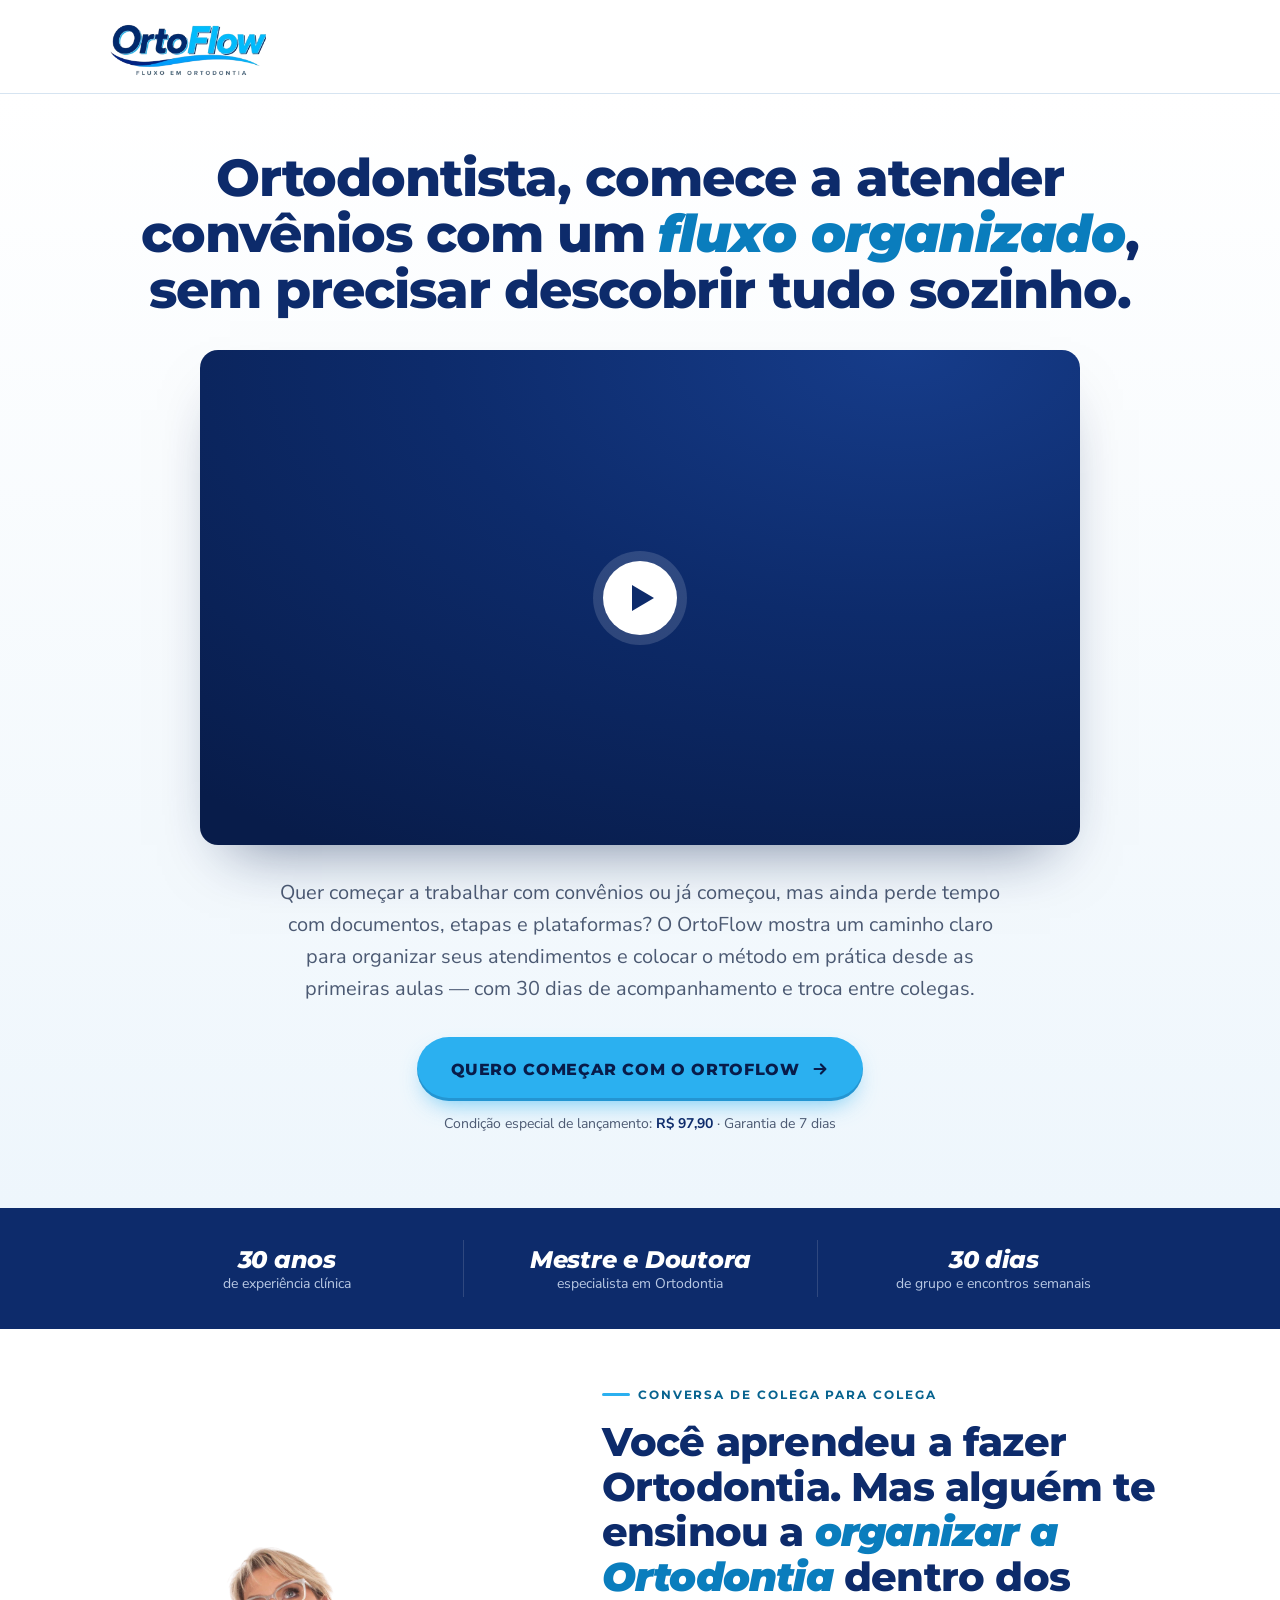
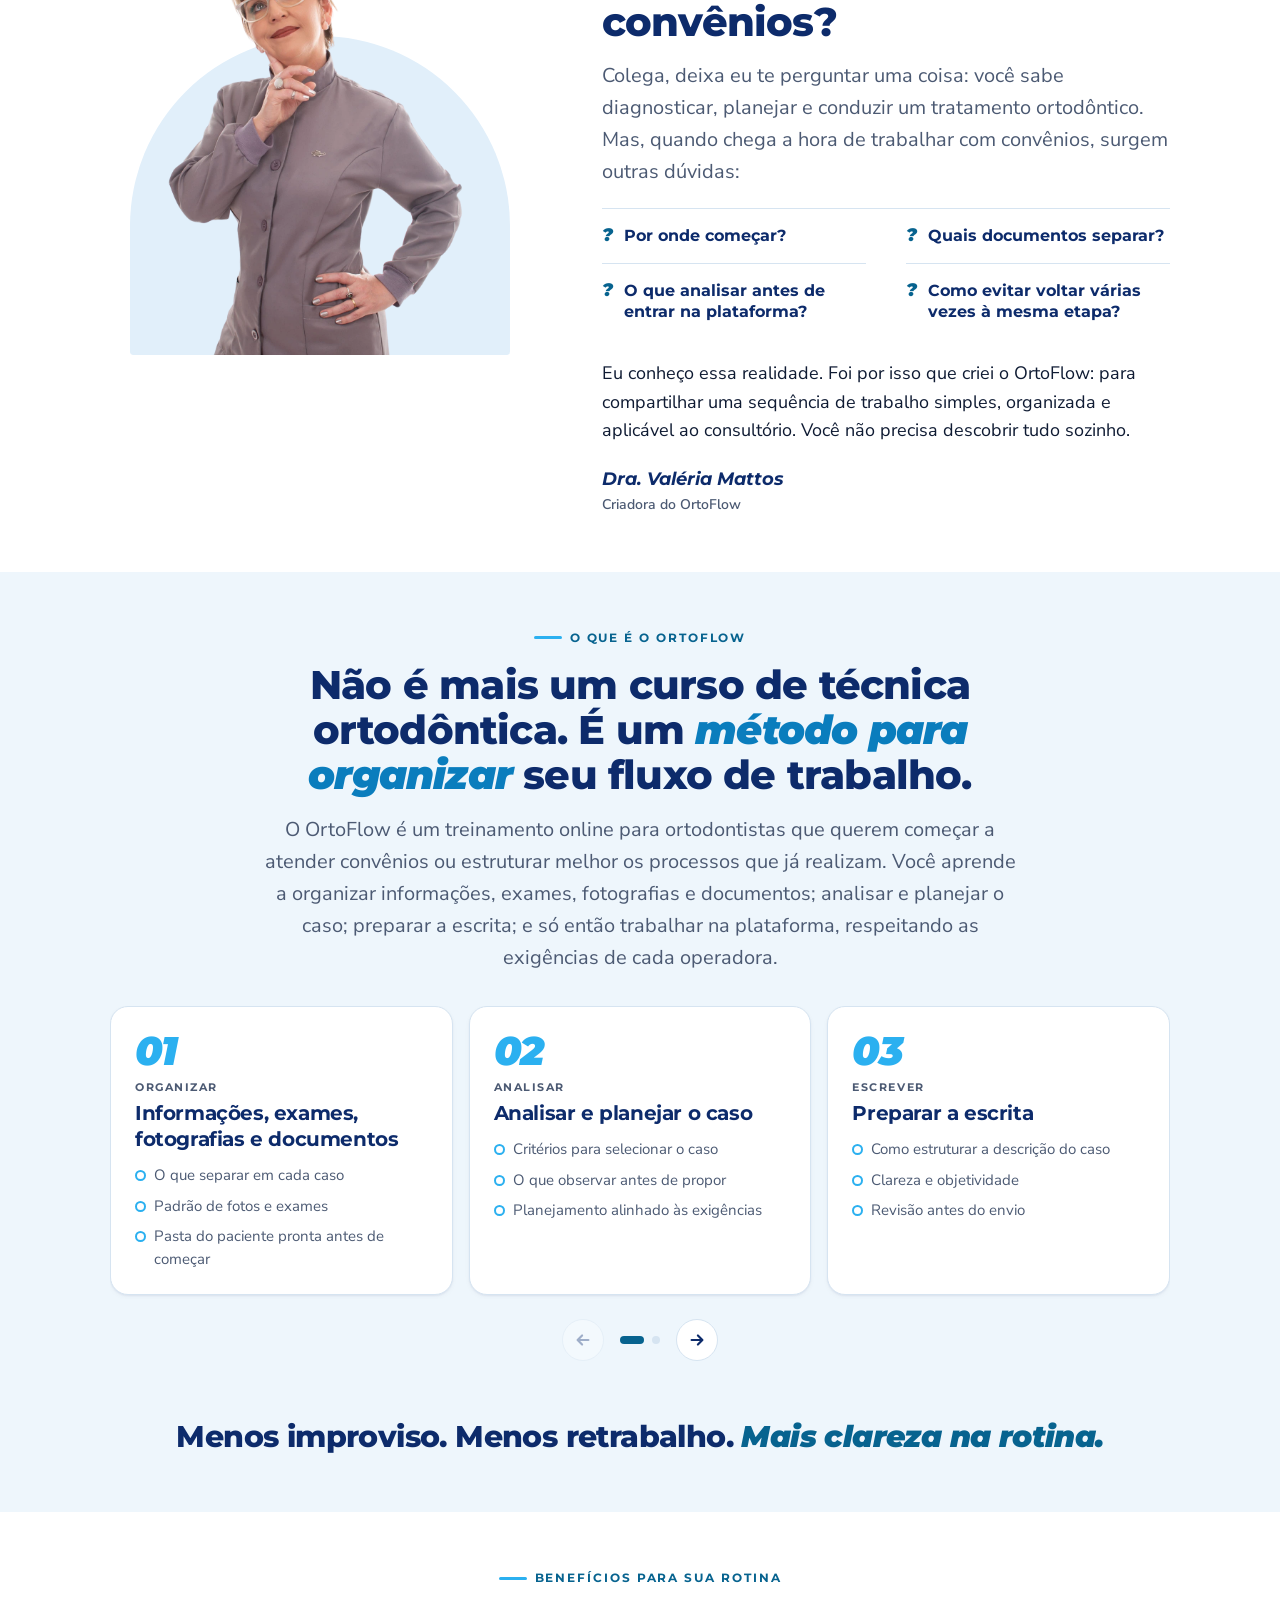
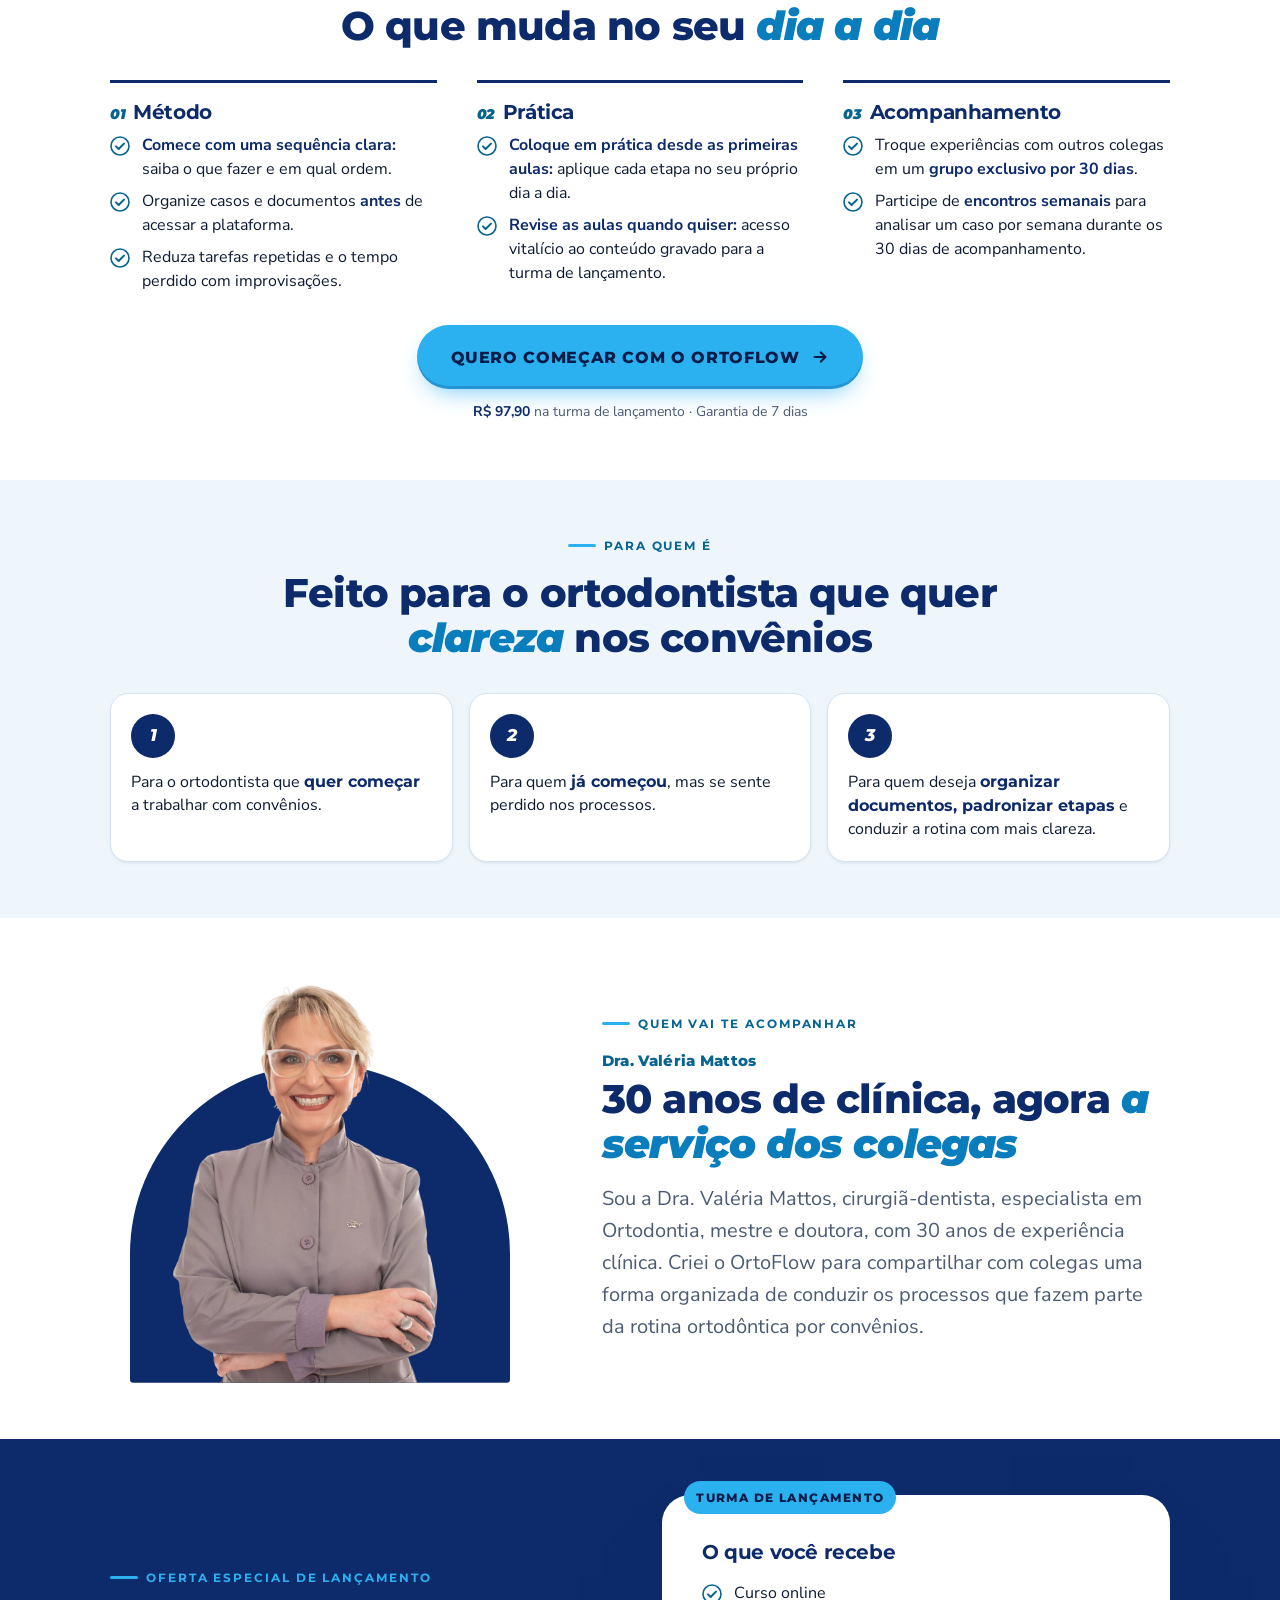
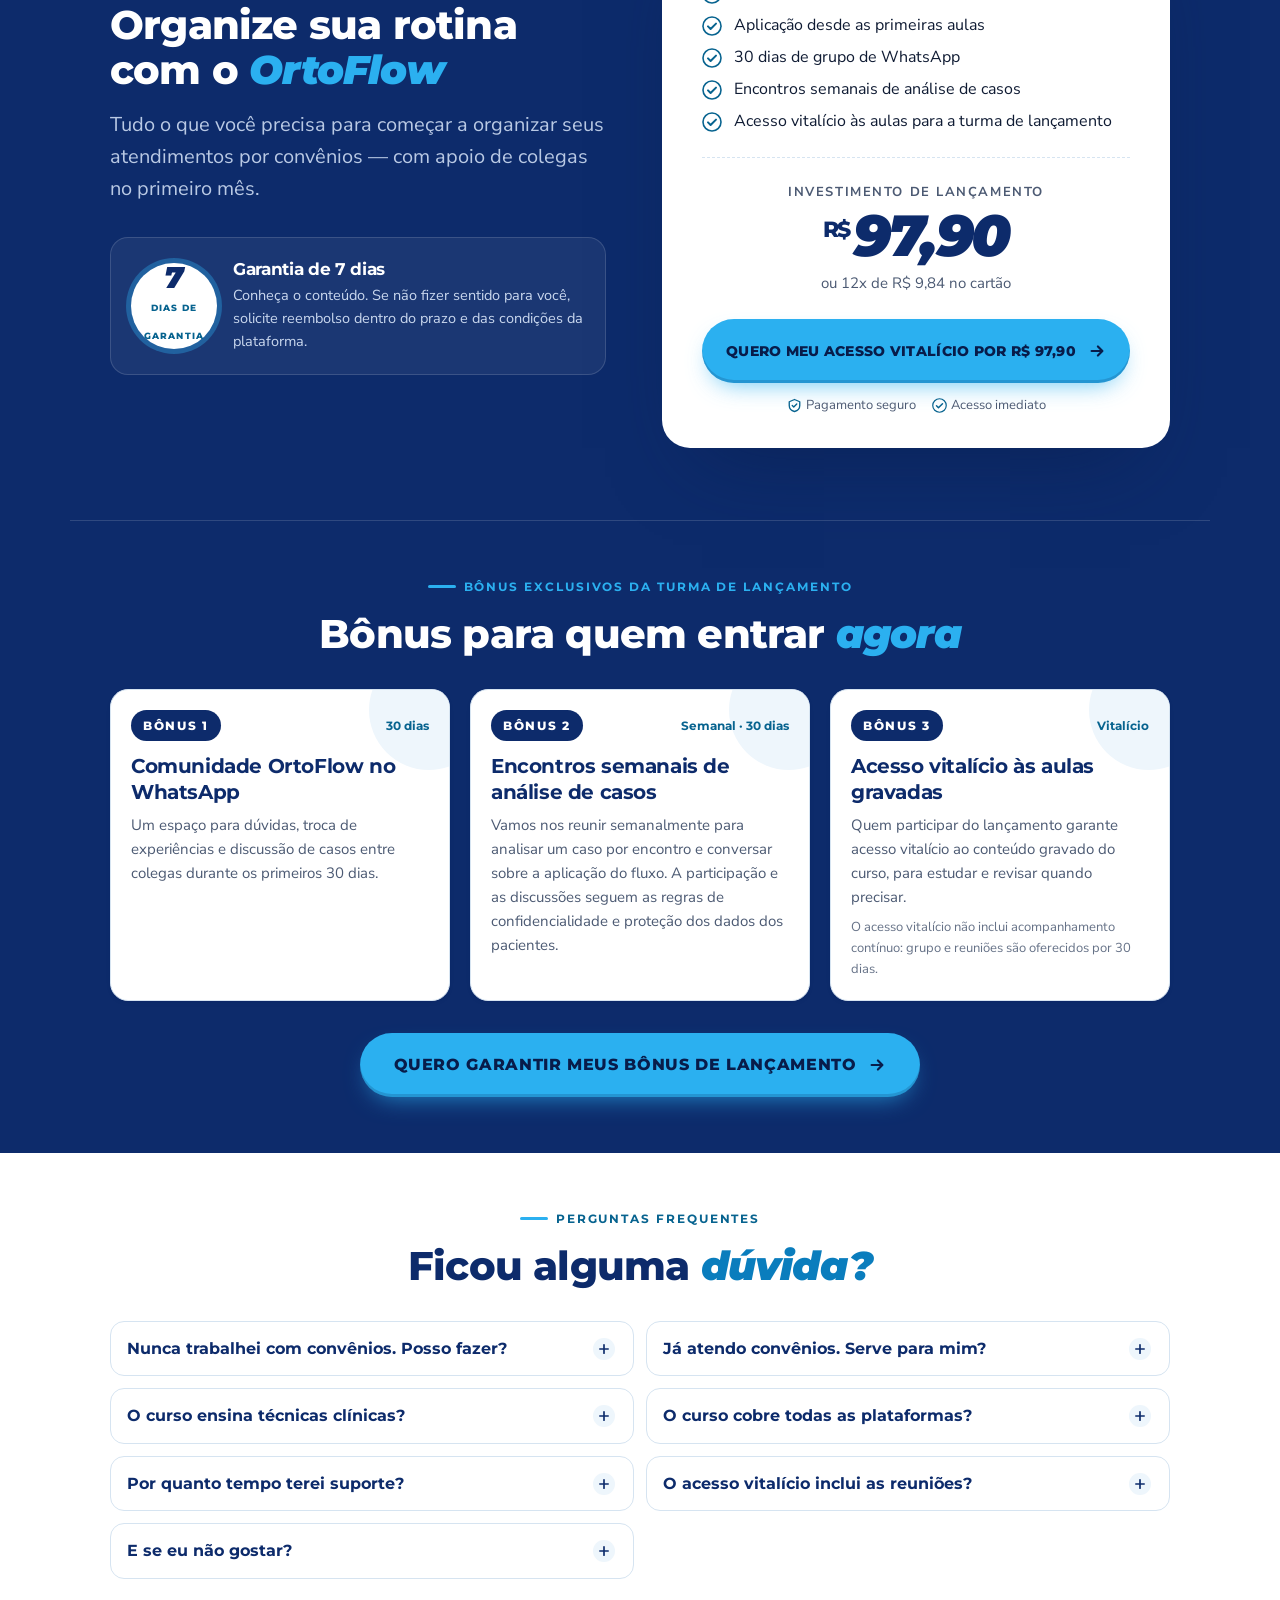
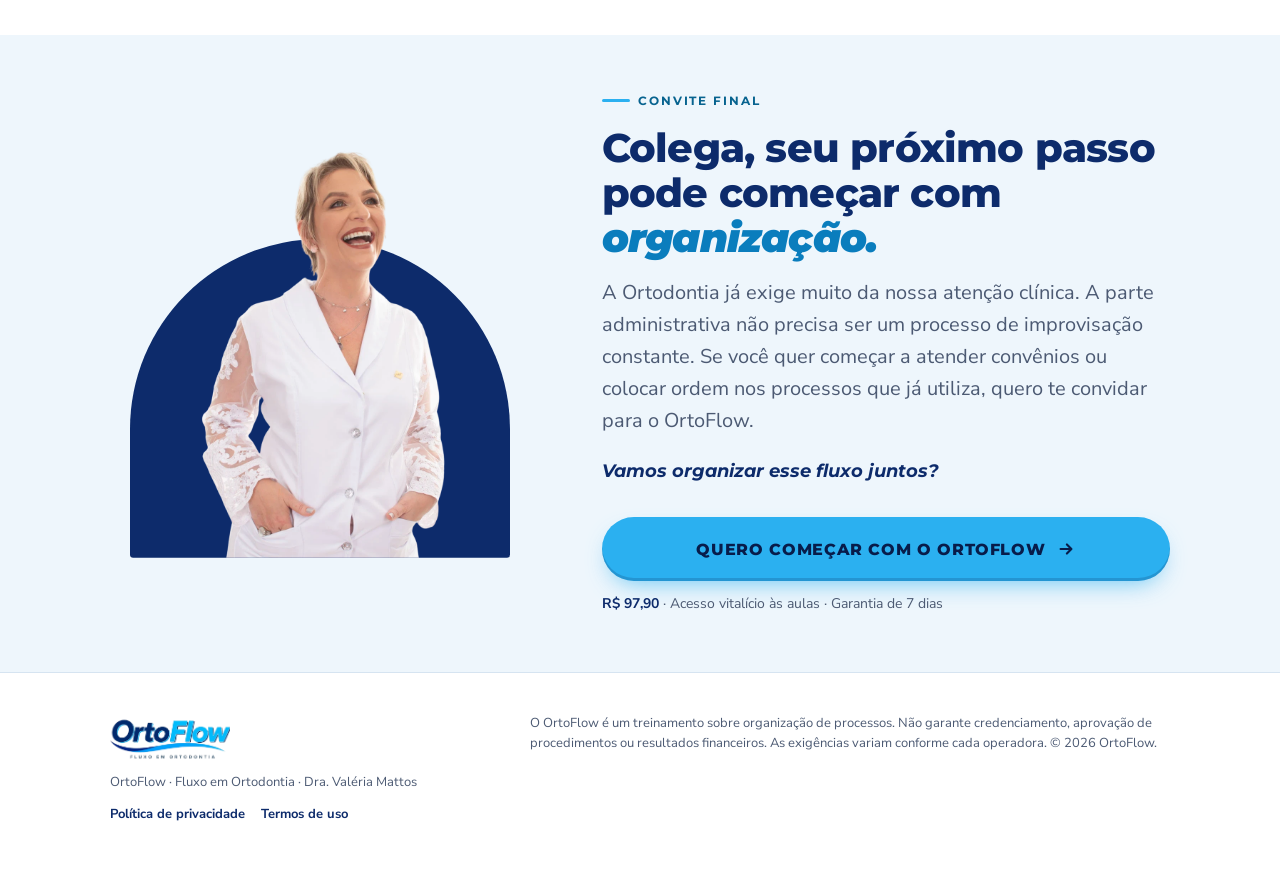
==== commit 1e3e523a: "feat: hero com video, carrossel do metodo, reveal ao rolar e pagina mais curta Hero: - video do YouT" ====
--- a/index.html
+++ b/index.html
@@ -14,14 +14,6 @@
 <body>
 
 <svg width="0" height="0" style="position:absolute" aria-hidden="true">
-  <defs>
-    <linearGradient id="wg" x1="0" x2="1" y1="0" y2="0">
-      <stop offset="0" stop-color="#0D2B6B"/>
-      <stop offset=".45" stop-color="#1F7FD0"/>
-      <stop offset="1" stop-color="#2BB0F0"/>
-    </linearGradient>
-  </defs>
-  <symbol id="wave" viewBox="0 0 600 80"><path d="M0 62 C120 28 260 10 400 22 C470 28 540 44 600 66 C540 52 470 42 400 40 C260 34 130 50 0 72 Z" fill="url(#wg)"/></symbol>
   <symbol id="check" viewBox="0 0 20 20"><circle cx="10" cy="10" r="9" fill="none" stroke="currentColor" stroke-width="1.6"/><path d="M6 10.4l2.6 2.6L14 7.6" fill="none" stroke="currentColor" stroke-width="2" stroke-linecap="round" stroke-linejoin="round"/></symbol>
   <symbol id="arrow" viewBox="0 0 20 20"><path d="M4 10h11M11 5l5 5-5 5" fill="none" stroke="currentColor" stroke-width="2.4" stroke-linecap="round" stroke-linejoin="round"/></symbol>
   <symbol id="shield" viewBox="0 0 20 20"><path d="M10 2l7 3v5c0 4-3 7-7 8-4-1-7-4-7-8V5z" fill="none" stroke="currentColor" stroke-width="1.8" stroke-linejoin="round"/><path d="M7 10l2 2 4-4" fill="none" stroke="currentColor" stroke-width="1.8" stroke-linecap="round" stroke-linejoin="round"/></symbol>
@@ -37,14 +29,15 @@
 <!-- 1. primeira dobra -->
 <section class="hero" id="inicio">
   <div class="wrap hero-grid">
+    <h1 class="hero-title">Ortodontista, comece a atender convênios com um <em>fluxo organizado</em>, sem precisar descobrir tudo sozinho.</h1>
+
+    <div class="hero-video">
+      <div class="video" data-yt="FEjmLT6Ht1w">
+        <button class="play" type="button" aria-label="Assistir ao vídeo de apresentação com a Dra. Valéria"></button>
+      </div>
+    </div>
+
     <div class="hero-copy">
-      <h1>Ortodontista, comece a atender convênios com um <em>fluxo organizado</em>, sem precisar descobrir tudo sozinho.</h1>
-      <div class="video video-m" role="img" aria-label="Espaço do vídeo de apresentação">
-        <svg class="lines" viewBox="0 0 600 200" preserveAspectRatio="none"><path d="M0 150 C150 90 300 70 600 120" stroke="#2BB0F0" stroke-width="2" fill="none"/><path d="M0 175 C160 120 320 105 600 150" stroke="#2BB0F0" stroke-width="1.2" fill="none" opacity=".6"/></svg>
-        <span class="play"></span>
-        <div class="video-cap"><div><b>Vídeo de apresentação</b><span>Dra. Valéria explica o método</span></div><span class="dur">10 min</span></div>
-      </div>
-
       <p class="lead">Quer começar a trabalhar com convênios ou já começou, mas ainda perde tempo com documentos, etapas e plataformas? O OrtoFlow mostra um caminho claro para organizar seus atendimentos e colocar o método em prática desde as primeiras aulas — com 30 dias de acompanhamento e troca entre colegas.</p>
 
       <div class="cta-block">
@@ -52,29 +45,10 @@
         <p class="cta-note">Condição especial de lançamento: <b>R$ 97,90</b> · Garantia de 7 dias</p>
       </div>
     </div>
-    <div class="hero-photo">
-      <div class="arch">
-        <img src="assets/valeria-hero.webp" alt="Dra. Valéria Mattos sorrindo, de jaleco branco">
-        <svg class="wave"><use href="#wave"/></svg>
-      </div>
-    </div>
-  </div>
-</section>
-
-<!-- vídeo (desktop) -->
-<section class="watch">
-  <div class="wrap">
-    <div class="head center">
-      <p class="kicker">Assista antes de decidir</p>
-      <h2>Em 10 minutos, a Dra. Valéria <em>explica o método</em></h2>
-    </div>
-    <div class="video" role="img" aria-label="Espaço do vídeo de apresentação">
-      <svg class="lines" viewBox="0 0 600 200" preserveAspectRatio="none"><path d="M0 150 C150 90 300 70 600 120" stroke="#2BB0F0" stroke-width="2" fill="none"/><path d="M0 175 C160 120 320 105 600 150" stroke="#2BB0F0" stroke-width="1.2" fill="none" opacity=".6"/></svg>
-      <span class="play"></span>
-      <div class="video-cap"><div><b>Vídeo de apresentação</b><span>Dra. Valéria explica o método</span></div><span class="dur">10 min</span></div>
-    </div>
-  </div>
-</section>
+  </div>
+</section>
+
+
 
 <!-- faixa de autoridade -->
 <div class="strip">
@@ -117,7 +91,8 @@
       <h2>Não é mais um curso de técnica ortodôntica. É um <em>método para organizar</em> seu fluxo de trabalho.</h2>
       <p class="lead">O OrtoFlow é um treinamento online para ortodontistas que querem começar a atender convênios ou estruturar melhor os processos que já realizam. Você aprende a organizar informações, exames, fotografias e documentos; analisar e planejar o caso; preparar a escrita; e só então trabalhar na plataforma, respeitando as exigências de cada operadora.</p>
     </div>
-    <ol class="steps">
+    <div class="carousel" data-carousel>
+      <ol class="steps" data-carousel-track>
       <li class="step">
         <div class="step-n">01</div>
         <p class="step-tag">Organizar</p>
@@ -143,6 +118,7 @@
         <ul><li>A sequência certa de envio</li><li>Exigências de cada operadora</li><li>Menos idas e vindas</li></ul>
       </li>
     </ol>
+    </div>
     <p class="motto">Menos improviso. Menos retrabalho. <em>Mais clareza na rotina.</em></p>
   </div>
 </section>
@@ -188,7 +164,7 @@
 <!-- 5. para quem é -->
 <section class="ice audience">
   <div class="wrap">
-    <div class="center narrow">
+<div class="center narrow">
       <p class="kicker">Para quem é</p>
       <h2>Feito para o ortodontista que quer <em>clareza</em> nos convênios</h2>
     </div>
@@ -197,31 +173,13 @@
       <div class="who-item"><span class="ix">2</span><p>Para quem <b>já começou</b>, mas se sente perdido nos processos.</p></div>
       <div class="who-item"><span class="ix">3</span><p>Para quem deseja <b>organizar documentos, padronizar etapas</b> e conduzir a rotina com mais clareza.</p></div>
     </div>
-    <p class="note narrow">O OrtoFlow não ensina técnica clínica. O foco é a organização do fluxo de atendimento ortodôntico por convênios.</p>
-    <p class="closing-line center narrow">Você não precisa esperar a rotina ficar complicada para começar a organizá-la.</p>
-  </div>
-</section>
-
-<!-- 6. como funciona -->
-<section class="dark how">
-  <div class="wrap how-grid">
-    <div>
-      <p class="kicker">Como funciona na prática</p>
-      <h2>Você aprende e <em>já aplica</em></h2>
-      <ol class="timeline">
-        <li><h3>Assista às primeiras aulas</h3><p>Entenda a sequência do fluxo.</p></li>
-        <li><h3>Escolha um caso</h3><p>Organize as informações e os documentos.</p></li>
-        <li><h3>Aplique etapa por etapa</h3><p>Aplique as orientações à sua rotina, etapa por etapa.</p></li>
-        <li><h3>Tire dúvidas com colegas</h3><p>Nos primeiros 30 dias, participe do grupo de WhatsApp e dos encontros semanais de análise de casos.</p></li>
-        <li><h3>Revise quando precisar</h3><p>Continue revisitando as aulas com seu acesso vitalício ao conteúdo.</p></li>
-      </ol>
-    </div>
-    <div class="big-quote">
-      <p>Você não precisa terminar o curso para começar a mudar sua rotina.<em>No OrtoFlow, você aprende e já começa a implementar.</em></p>
-      <svg viewBox="0 0 600 80"><use href="#wave"/></svg>
-    </div>
-  </div>
-</section>
+  </div>
+</section>
+
+
+
+
+
 
 <!-- 7. quem vai te acompanhar -->
 <section class="author">
@@ -234,15 +192,52 @@
       <p class="author-name">Dra. Valéria Mattos</p>
       <h2>30 anos de clínica, agora <em>a serviço dos colegas</em></h2>
       <p class="lead">Sou a Dra. Valéria Mattos, cirurgiã-dentista, especialista em Ortodontia, mestre e doutora, com 30 anos de experiência clínica. Criei o OrtoFlow para compartilhar com colegas uma forma organizada de conduzir os processos que fazem parte da rotina ortodôntica por convênios.</p>
-      <div class="creds"><span>Especialista em Ortodontia</span><span>Mestre e Doutora</span><span>30 anos de experiência clínica</span></div>
-    </div>
-  </div>
-</section>
-
-<!-- 8. bônus -->
-<section class="ice bonus-sec">
-  <div class="wrap">
-    <div class="center narrow">
+    </div>
+  </div>
+</section>
+
+
+
+<!-- 9. oferta -->
+<section class="dark offer" id="oferta">
+  <div class="wrap offer-grid">
+    <div>
+      <p class="kicker">Oferta especial de lançamento</p>
+      <h2>Organize sua rotina com o <em>OrtoFlow</em></h2>
+      <p class="lead">Tudo o que você precisa para começar a organizar seus atendimentos por convênios — com apoio de colegas no primeiro mês.</p>
+    </div>
+    <div class="offer-card">
+      <span class="ribbon">Turma de lançamento</span>
+      <h3>O que você recebe</h3>
+      <ul class="ticks">
+        <li><svg width="20" height="20"><use href="#check"/></svg><span>Curso online</span></li>
+        <li><svg width="20" height="20"><use href="#check"/></svg><span>Aplicação desde as primeiras aulas</span></li>
+        <li><svg width="20" height="20"><use href="#check"/></svg><span>30 dias de grupo de WhatsApp</span></li>
+        <li><svg width="20" height="20"><use href="#check"/></svg><span>Encontros semanais de análise de casos</span></li>
+        <li><svg width="20" height="20"><use href="#check"/></svg><span>Acesso vitalício às aulas para a turma de lançamento</span></li>
+      </ul>
+      <div class="price">
+        <small>Investimento de lançamento</small>
+        <div class="value"><sup>R$</sup>97,90</div>
+        <p class="inst">ou 12x de R$ 9,84 no cartão</p>
+      </div>
+      <a class="cta" href="#oferta">Quero meu acesso vitalício por R$ 97,90 <svg width="18" height="18"><use href="#arrow"/></svg></a>
+      <div class="safe">
+        <span><svg width="15" height="15"><use href="#shield"/></svg>Pagamento seguro</span>
+        <span><svg width="15" height="15"><use href="#check"/></svg>Acesso imediato</span>
+      </div>
+    </div>
+    <div class="guarantee">
+        <div class="seal"><div><b>7</b><span>dias de<br>garantia</span></div></div>
+        <div>
+          <h3>Garantia de 7 dias</h3>
+          <p>Conheça o conteúdo. Se não fizer sentido para você, solicite reembolso dentro do prazo e das condições da plataforma.</p>
+        </div>
+      </div>
+  </div>
+
+  <div class="wrap bonus-block">
+    <div class="center narrow bonus-head">
       <p class="kicker">Bônus exclusivos da turma de lançamento</p>
       <h2>Bônus para quem entrar <em>agora</em></h2>
     </div>
@@ -268,46 +263,7 @@
       <a class="cta" href="#oferta">Quero garantir meus bônus de lançamento <svg width="18" height="18"><use href="#arrow"/></svg></a>
     </div>
   </div>
-</section>
-
-<!-- 9. oferta -->
-<section class="dark offer" id="oferta">
-  <div class="wrap offer-grid">
-    <div>
-      <p class="kicker">Oferta especial de lançamento</p>
-      <h2>Organize sua rotina com o <em>OrtoFlow</em></h2>
-      <p class="lead">Tudo o que você precisa para começar a organizar seus atendimentos por convênios — com apoio de colegas no primeiro mês.</p>
-    </div>
-    <div class="offer-card">
-      <span class="ribbon">Turma de lançamento</span>
-      <h3>O que você recebe</h3>
-      <ul class="ticks">
-        <li><svg width="20" height="20"><use href="#check"/></svg><span>Curso online</span></li>
-        <li><svg width="20" height="20"><use href="#check"/></svg><span>Aplicação desde as primeiras aulas</span></li>
-        <li><svg width="20" height="20"><use href="#check"/></svg><span>30 dias de grupo de WhatsApp</span></li>
-        <li><svg width="20" height="20"><use href="#check"/></svg><span>Encontros semanais de análise de casos</span></li>
-        <li><svg width="20" height="20"><use href="#check"/></svg><span>Acesso vitalício às aulas para a turma de lançamento</span></li>
-      </ul>
-      <div class="price">
-        <small>Investimento de lançamento</small>
-        <div class="value"><sup>R$</sup>97,90</div>
-        <p class="inst">ou 12x de R$ 9,84 no cartão</p>
-      </div>
-      <a class="cta" href="#oferta">Quero meu acesso vitalício por R$ 97,90 <svg width="18" height="18"><use href="#arrow"/></svg></a>
-      <div class="safe">
-        <span><svg width="15" height="15"><use href="#shield"/></svg>Pagamento seguro</span>
-        <span><svg width="15" height="15"><use href="#check"/></svg>Acesso imediato</span>
-      </div>
-    </div>
-    <div class="guarantee">
-        <div class="seal"><div><b>7</b><span>dias de<br>garantia</span></div></div>
-        <div>
-          <h3>Garantia de 7 dias</h3>
-          <p>Conheça o conteúdo. Se não fizer sentido para você, solicite reembolso dentro do prazo e das condições da plataforma.</p>
-        </div>
-      </div>
-  </div>
-</section>
+  </section>
 
 <!-- 10. perguntas frequentes -->
 <section class="faq-sec">
@@ -317,13 +273,13 @@
       <h2>Ficou alguma <em>dúvida?</em></h2>
     </div>
     <div class="faq">
-      <details open><summary>Nunca trabalhei com convênios. Posso fazer?</summary><p>Sim. O curso também é para quem deseja começar e precisa de uma sequência organizada.</p></details>
-      <details><summary>Já atendo convênios. Serve para mim?</summary><p>Sim. O foco é estruturar e padronizar os processos da rotina.</p></details>
-      <details><summary>O curso ensina técnicas clínicas?</summary><p>Não. O foco é a organização do fluxo de atendimento ortodôntico por convênios.</p></details>
-      <details><summary>O curso cobre todas as plataformas?</summary><p>Você aprende uma lógica de organização. As exigências e funcionalidades variam conforme a operadora.</p></details>
-      <details><summary>Por quanto tempo terei suporte?</summary><p>O grupo exclusivo de WhatsApp e os encontros semanais são oferecidos por 30 dias.</p></details>
-      <details><summary>O acesso vitalício inclui as reuniões?</summary><p>Não. O acesso vitalício é às aulas gravadas do curso para os participantes da turma de lançamento.</p></details>
-      <details><summary>E se eu não gostar?</summary><p>Você poderá solicitar reembolso em até 7 dias, conforme as condições da plataforma.</p></details>
+      <details name="faq"><summary>Nunca trabalhei com convênios. Posso fazer?</summary><p>Sim. O curso também é para quem deseja começar e precisa de uma sequência organizada.</p></details>
+      <details name="faq"><summary>Já atendo convênios. Serve para mim?</summary><p>Sim. O foco é estruturar e padronizar os processos da rotina.</p></details>
+      <details name="faq"><summary>O curso ensina técnicas clínicas?</summary><p>Não. O foco é a organização do fluxo de atendimento ortodôntico por convênios.</p></details>
+      <details name="faq"><summary>O curso cobre todas as plataformas?</summary><p>Você aprende uma lógica de organização. As exigências e funcionalidades variam conforme a operadora.</p></details>
+      <details name="faq"><summary>Por quanto tempo terei suporte?</summary><p>O grupo exclusivo de WhatsApp e os encontros semanais são oferecidos por 30 dias.</p></details>
+      <details name="faq"><summary>O acesso vitalício inclui as reuniões?</summary><p>Não. O acesso vitalício é às aulas gravadas do curso para os participantes da turma de lançamento.</p></details>
+      <details name="faq"><summary>E se eu não gostar?</summary><p>Você poderá solicitar reembolso em até 7 dias, conforme as condições da plataforma.</p></details>
     </div>
   </div>
 </section>
@@ -364,5 +320,9 @@
 </div>
 
 <script src="assets/js/sticky.js"></script>
+<script src="assets/js/video.js"></script>
+<script src="assets/js/faq.js"></script>
+<script src="assets/js/carousel.js"></script>
+<script src="assets/js/reveal.js"></script>
 </body>
 </html>
--- a/assets/css/base.css
+++ b/assets/css/base.css
@@ -36,9 +36,9 @@
   --sp-10:72px;
 
   /* ---- ritmo de pagina ---- */
-  --section-y:64px;           /* padding vertical da secao; desktop sobrescreve */
-  --head-gap:32px;            /* cabecalho da secao -> conteudo */
-  --cta-gap:36px;             /* conteudo -> bloco de CTA */
+  --section-y:36px;           /* padding vertical da secao; desktop sobrescreve */
+  --head-gap:20px;            /* cabecalho da secao -> conteudo */
+  --cta-gap:28px;             /* conteudo -> bloco de CTA */
 
   /* ---- raios ---- */
   --r-xs:12px;
@@ -65,6 +65,9 @@
 
   /* ---- foco visivel: legivel sobre claro e sobre navy ---- */
   --focus-ring:0 0 0 3px var(--white),0 0 0 6px var(--cyan-ink);
+
+  /* altura auto animavel: necessario para o FAQ crescer suavemente */
+  interpolate-size:allow-keywords;
 
   /* ---- tipografia ---- */
   --display:"Montserrat",system-ui,sans-serif;
@@ -99,6 +102,9 @@
 p+p{margin-top:var(--sp-3)}
 .dark{background:var(--navy);color:var(--on-navy)}
 .dark h2,.dark h3{color:var(--white)}
+/* cartoes claros dentro de secao escura: o titulo volta ao navy, senao fica
+   branco sobre branco e some */
+.dark .bonus h3,.dark .offer-card h3{color:var(--navy)}
 .dark h2 em{color:var(--cyan)}
 .dark .kicker{color:var(--cyan)}
 .ice{background:var(--ice)}
@@ -123,24 +129,29 @@
 .top-badge svg{color:var(--cyan-deep)}
 
 /* hero */
-.hero{padding:36px 0 56px;background:linear-gradient(180deg,var(--white) 0%,var(--ice) 100%);position:relative;overflow:hidden}
-.hero-photo{display:none}
+.hero{padding:36px 0 0;background:linear-gradient(180deg,var(--white) 0%,var(--ice) 100%);position:relative;overflow:hidden}
+/* no celular tudo empilha na ordem do HTML: titulo, video, texto, botao.
+   o video ao lado do titulo acontece so a partir de 960px */
+.hero-title{margin-bottom:var(--sp-5)}
+.hero-copy{padding-bottom:var(--sp-9)}
 .watch{display:none}
 
-.video{position:relative;margin-top:var(--sp-6);aspect-ratio:16/9;border-radius:var(--r-md);overflow:hidden;background:radial-gradient(120% 120% at 80% 0%,var(--navy-lift) 0%,var(--navy) 45%,var(--navy-deep) 100%);box-shadow:var(--sh-3)}
-.video .lines{position:absolute;inset:auto 0 0 0;width:100%;height:60%;opacity:.5}
-.play{position:absolute;left:50%;top:50%;transform:translate(-50%,-58%);width:74px;height:74px;border-radius:50%;background:var(--white);display:grid;place-items:center;box-shadow:0 0 0 10px rgba(255,255,255,.14)}
+/* a capa e a miniatura do proprio YouTube; o gradiente so aparece enquanto ela carrega.
+   no celular o player sangra ate as bordas da tela para ganhar largura */
+.video{position:relative;margin:var(--sp-6) calc(var(--sp-5) * -1) 0;aspect-ratio:16/9;overflow:hidden;background:radial-gradient(120% 120% at 80% 0%,var(--navy-lift) 0%,var(--navy) 45%,var(--navy-deep) 100%);box-shadow:var(--sh-3)}
+.video .cover{position:absolute;inset:0;width:100%;height:100%;object-fit:cover}
+.play{position:absolute;left:50%;top:50%;transform:translate(-50%,-50%);width:74px;height:74px;border:0;padding:0;border-radius:50%;background:var(--white);display:grid;place-items:center;cursor:pointer;box-shadow:0 0 0 10px rgba(255,255,255,.14);transition:transform var(--t-fast) var(--ease),box-shadow var(--t-fast) var(--ease)}
+.play:hover{transform:translate(-50%,-50%) scale(1.06);box-shadow:0 0 0 14px rgba(255,255,255,.2)}
+.play:active{transform:translate(-50%,-50%) scale(.98)}
+.video iframe{position:absolute;inset:0;width:100%;height:100%;border:0}
 .play::after{content:"";margin-left:6px;border-left:22px solid var(--navy);border-top:13px solid transparent;border-bottom:13px solid transparent}
-.video-cap{position:absolute;left:var(--sp-4);right:var(--sp-4);bottom:var(--sp-3);display:flex;justify-content:space-between;align-items:flex-end;color:var(--white);font-size:13px}
-.video-cap b{font-family:var(--display);font-size:14px;display:block}
-.video-cap span{opacity:.8}
-.dur{font-family:var(--display);font-weight:700;font-size:12px;background:rgba(255,255,255,.16);padding:5px var(--sp-2);border-radius:var(--r-pill);white-space:nowrap}
 
 /* authority strip */
 .strip{background:var(--navy);color:var(--white);padding:var(--sp-6) 0}
-.strip ul{list-style:none;display:grid;grid-template-columns:1fr;gap:0}
-.strip li{display:flex;flex-direction:column;padding:var(--sp-3) 0;font-size:14px;color:var(--on-navy-muted);line-height:1.35}
-.strip li+li{border-top:1px solid var(--hair-on-navy-2)}
+.strip ul{list-style:none;display:grid;grid-template-columns:repeat(3,1fr);gap:0}
+.strip li{display:flex;flex-direction:column;align-items:center;text-align:center;padding:0 var(--sp-2);font-size:12px;color:var(--on-navy-muted);line-height:1.3}
+.strip li+li{border-left:1px solid var(--hair-on-navy-2)}
+.strip li b{font-size:16px}
 .strip li b{font-family:var(--display);font-weight:800;font-style:italic;font-size:20px;color:var(--white);letter-spacing:-.01em}
 
 /* photo on arch */
@@ -148,69 +159,83 @@
 .arch::before{content:"";position:absolute;left:0;right:0;bottom:0;height:78%;border-radius:var(--r-pill) var(--r-pill) var(--r-md) var(--r-md);background:var(--navy)}
 .arch.light::before{background:var(--ice-2)}
 .arch{clip-path:inset(-60% -20% 0 -20% round 0 0 var(--r-md) var(--r-md))}
-.arch img{position:absolute;left:50%;bottom:-4%;transform:translateX(-50%);height:118%;width:auto;max-width:none}
-.arch .wave{position:absolute;left:-6%;right:-6%;bottom:6%;width:112%;height:auto;z-index:2}
+/* o recorte de cada foto tem a pessoa fora do centro do proprio arquivo. o
+   --nudge corrige isso por foto, em porcentagem da largura da imagem (medida
+   pela caixa do recorte), para que ela fique centrada no arco e nao o arquivo */
+.arch img{position:absolute;left:50%;bottom:-4%;transform:translateX(-50%) translateX(var(--nudge,0));height:118%;width:auto;max-width:none}
 
 /* colega */
-.colega .arch{max-width:300px;margin-bottom:var(--sp-7)}
-.questions{list-style:none;margin:var(--sp-6) 0;display:grid;gap:var(--sp-3)}
-.questions li{display:flex;gap:14px;align-items:flex-start;background:var(--ice);border-radius:var(--r-sm);padding:var(--sp-4);font-family:var(--display);font-weight:700;font-size:16px;color:var(--navy);line-height:1.35}
-.questions li span{flex:none;font-style:italic;font-weight:900;font-size:18px;color:var(--cyan-deep);line-height:1.2}
+.colega .arch{max-width:210px;margin-bottom:var(--sp-5)}
+/* lista de perguntas: sem caixa nem raio, que davam aparencia de botao.
+   o "?" fica pendurado na margem e o filete separa uma pergunta da outra */
+.questions{list-style:none;margin:var(--sp-5) 0;display:grid;grid-template-columns:1fr 1fr;column-gap:var(--sp-5);gap:0;border-top:1px solid var(--line)}
+.questions li{display:flex;gap:var(--sp-2);align-items:baseline;padding:var(--sp-3) 0;border-bottom:1px solid var(--line);font-family:var(--display);font-weight:700;font-size:14px;color:var(--navy);line-height:1.3}
+.questions li:nth-last-child(-n+2){border-bottom:0}
+.questions li span{flex:none;width:14px;font-style:italic;font-weight:900;font-size:18px;color:var(--cyan-deep);line-height:1.2}
 .sign{margin-top:var(--sp-5);font-family:var(--display);font-weight:700;font-style:italic;color:var(--navy)}
 .sign small{display:block;font-family:var(--text);font-style:normal;font-weight:600;font-size:14px;color:var(--muted)}
 
 /* method */
-.steps{list-style:none;margin-top:var(--head-gap);display:grid;gap:var(--sp-3);position:relative}
-.step{background:var(--white);border:1px solid var(--line);border-radius:var(--r-md);padding:var(--sp-6);box-shadow:var(--sh-1);position:relative}
-.step-n{font-family:var(--display);font-style:italic;font-weight:900;font-size:40px;line-height:1;color:var(--cyan);letter-spacing:-.04em}
+/* carrossel: a rolagem e o swipe sao nativos. sem JS continua uma lista
+   rolavel na horizontal, com todos os 4 passos acessiveis pelo dedo */
+.carousel{position:relative;margin-top:var(--head-gap)}
+.steps{list-style:none;margin:0;display:flex;gap:var(--sp-3);overflow-x:auto;overscroll-behavior-x:contain;
+       scroll-snap-type:x mandatory;scrollbar-width:none;padding-bottom:var(--sp-1)}
+.steps::-webkit-scrollbar{display:none}
+.step{flex:0 0 100%;scroll-snap-align:start}
+.carousel-nav{display:flex;align-items:center;justify-content:center;gap:var(--sp-4);margin-top:var(--sp-5)}
+.carousel-nav[hidden]{display:none}
+.car-seta{width:42px;height:42px;flex:none;border:1px solid var(--line);border-radius:50%;background:var(--white);
+          color:var(--navy);display:grid;place-items:center;cursor:pointer;
+          transition:background var(--t-fast) var(--ease),border-color var(--t-fast) var(--ease),opacity var(--t-fast) var(--ease)}
+.car-seta:disabled{opacity:.35;cursor:default}
+.car-bolinhas{display:flex;gap:var(--sp-2);align-items:center}
+.car-bolinha{width:8px;height:8px;padding:0;border:0;border-radius:50%;background:var(--line);cursor:pointer;
+             transition:background var(--t-fast) var(--ease),width var(--t-fast) var(--ease)}
+.car-bolinha.ativo{width:24px;border-radius:var(--r-pill);background:var(--cyan-deep)}
+.step{background:var(--white);border:1px solid var(--line);border-radius:var(--r-md);padding:var(--sp-5);box-shadow:var(--sh-1);position:relative}
+.step-n{font-family:var(--display);font-style:italic;font-weight:900;font-size:32px;line-height:1;color:var(--cyan);letter-spacing:-.04em}
 .step-tag{font-family:var(--display);font-weight:700;font-size:11px;letter-spacing:.14em;text-transform:uppercase;color:var(--muted);margin:var(--sp-2) 0 var(--sp-1)}
 .step ul{list-style:none;margin-top:var(--sp-3);display:grid;gap:var(--sp-2)}
-.step li{font-size:15px;color:var(--muted);padding-left:var(--sp-4);position:relative;line-height:1.45}
-.step li::before{content:"";position:absolute;left:0;top:.55em;width:7px;height:7px;border-radius:50%;border:2px solid var(--cyan)}
-.motto{margin-top:var(--sp-8);text-align:center;font-family:var(--display);font-weight:800;font-size:22px;line-height:1.3;color:var(--navy);letter-spacing:-.02em}
+/* marcador alinhado por flex, nao por posicao absoluta com deslocamento fixo:
+   o calc centra o circulo na primeira linha em qualquer corpo de texto, e a
+   linha que quebra passa a alinhar pelo texto, nao pelo marcador */
+.step li{display:flex;gap:var(--sp-2);font-size:15px;color:var(--muted);line-height:1.5}
+.step li::before{content:"";flex:none;width:7px;height:7px;margin-top:calc((1.5em - 11px) / 2);border-radius:50%;border:2px solid var(--cyan)}
+.motto{margin-top:var(--sp-6);text-align:center;font-family:var(--display);font-weight:800;font-size:22px;line-height:1.3;color:var(--navy);letter-spacing:-.02em}
 .motto em{display:block;font-style:italic;font-weight:900;color:var(--cyan-deep)}
 
 /* benefits */
-.groups{margin-top:var(--head-gap);display:grid;gap:var(--sp-6)}
+.groups{margin-top:var(--head-gap);display:grid;gap:var(--sp-5)}
 .group{border-top:3px solid var(--navy);padding-top:var(--sp-4)}
 .group h3{display:flex;align-items:baseline;gap:var(--sp-2)}
 .group h3 small{font-style:italic;font-weight:900;color:var(--cyan-deep);font-size:14px}
-.ticks{list-style:none;margin-top:var(--sp-3);display:grid;gap:var(--sp-3)}
+.ticks{list-style:none;margin-top:var(--sp-2);display:grid;gap:var(--sp-2)}
 .ticks li{display:flex;gap:var(--sp-3);font-size:16px;line-height:1.5}
 .ticks li svg{flex:none;margin-top:3px;color:var(--cyan-deep)}
 .ticks li b{color:var(--navy)}
 
 /* audience */
-.who{margin-top:var(--head-gap);display:grid;gap:var(--sp-3)}
-.who-item{display:flex;gap:var(--sp-4);align-items:center;background:var(--white);border-radius:var(--r-md);padding:var(--sp-5);border:1px solid var(--line);box-shadow:var(--sh-1)}
-.who-item .ix{flex:none;width:44px;height:44px;font-size:17px;border-radius:50%;background:var(--navy);color:var(--white);display:grid;place-items:center;font-family:var(--display);font-weight:800;font-style:italic}
+.who{margin-top:var(--head-gap);display:grid;grid-template-columns:1fr 1fr;gap:var(--sp-2)}
+.who-item{display:flex;flex-direction:column;gap:var(--sp-2);align-items:flex-start;background:var(--white);border-radius:var(--r-md);padding:var(--sp-4);border:1px solid var(--line);box-shadow:var(--sh-1)}
+.who-item:last-child{grid-column:1 / -1}
+.who-item p{font-size:14.5px}
+.who-item .ix{flex:none;width:34px;height:34px;font-size:15px;border-radius:50%;background:var(--navy);color:var(--white);display:grid;place-items:center;font-family:var(--display);font-weight:800;font-style:italic}
 .who-item p{font-size:16px;line-height:1.45;color:var(--ink)}
 .who-item p b{color:var(--navy);font-family:var(--display)}
-.note{margin-top:var(--sp-6);font-size:15px;color:var(--muted);padding:var(--sp-3) var(--sp-4);border-left:3px solid var(--cyan);background:rgba(255,255,255,.6);border-radius:0 var(--r-xs) var(--r-xs) 0}
-.closing-line{margin-top:var(--sp-6);font-family:var(--display);font-weight:800;font-style:italic;font-size:20px;color:var(--navy);line-height:1.35}
-
-/* how it works */
-.timeline{list-style:none;margin-top:var(--head-gap);display:grid;gap:0;counter-reset:t}
-.timeline li{position:relative;padding:0 0 var(--sp-6) 58px;counter-increment:t}
-.timeline li::before{content:counter(t);position:absolute;left:0;top:0;width:40px;height:40px;border-radius:50%;background:var(--white);color:var(--navy);display:grid;place-items:center;font-family:var(--display);font-weight:800;font-style:italic;font-size:17px}
-.timeline li::after{content:"";position:absolute;left:19px;top:44px;bottom:var(--sp-1);width:2px;background:var(--rule-on-navy)}
-.timeline li:last-child::after{display:none}
-.timeline h3{font-size:17px;margin-bottom:var(--sp-1)}
-.timeline p{font-size:15px;color:var(--on-navy-muted)}
-.big-quote{margin-top:var(--sp-6);border-radius:var(--r-lg);background:var(--navy-deep);padding:var(--sp-7) var(--sp-6);position:relative;overflow:hidden}
-.big-quote p{font-family:var(--display);font-weight:800;font-size:24px;line-height:1.25;color:var(--white);letter-spacing:-.02em;position:relative;z-index:1}
-.big-quote p em{display:block;margin-top:var(--sp-3);font-style:italic;font-weight:900;color:var(--cyan)}
-.big-quote svg{position:absolute;right:-30px;bottom:-10px;width:260px;opacity:.35}
+
 
 /* author */
-.author .arch{margin-bottom:var(--sp-7)}
-.creds{display:flex;flex-wrap:wrap;gap:var(--sp-2);margin-top:var(--sp-6)}
-.creds span{font-family:var(--display);font-weight:700;font-size:13px;color:var(--navy);background:var(--ice);padding:var(--sp-2) var(--sp-3);border-radius:var(--r-pill)}
+.author .arch{max-width:210px;margin-bottom:var(--sp-5)}
 .author-name{font-family:var(--display);font-weight:800;font-size:15px;color:var(--cyan-deep);letter-spacing:.02em;margin-bottom:var(--sp-1)}
 
 /* bonuses */
+.bonus-block{margin-top:var(--sp-8);padding-top:var(--sp-8);border-top:1px solid var(--hair-on-navy)}
+.bonus-head .kicker{color:var(--cyan)}
+.bonus-head h2{color:var(--white)}
+.bonus-head h2 em{color:var(--cyan)}
 .bonuses{margin-top:var(--head-gap);display:grid;gap:var(--sp-3)}
-.bonus{background:var(--white);border-radius:var(--r-md);padding:var(--sp-6);border:1px solid var(--line);box-shadow:var(--sh-1);position:relative;overflow:hidden}
+.bonus{background:var(--white);border-radius:var(--r-md);padding:var(--sp-5);border:1px solid var(--line);box-shadow:var(--sh-1);position:relative;overflow:hidden}
 .bonus::after{content:"";position:absolute;right:-40px;top:-40px;width:120px;height:120px;border-radius:50%;background:var(--ice)}
 .bonus-top{display:flex;justify-content:space-between;align-items:center;gap:var(--sp-3);margin-bottom:var(--sp-3);position:relative;z-index:1}
 .bonus-n{font-family:var(--display);font-weight:800;font-size:12px;letter-spacing:.14em;text-transform:uppercase;color:var(--white);background:var(--navy);padding:6px var(--sp-3);border-radius:var(--r-pill)}
@@ -243,17 +268,26 @@
 
 /* faq */
 .faq{margin-top:var(--head-gap);display:grid;gap:var(--sp-2)}
-.faq details{border:1px solid var(--line);border-radius:var(--r-sm);background:var(--white);overflow:hidden}
-.faq details[open]{border-color:var(--navy)}
+.faq details{border:1px solid var(--line);border-radius:var(--r-sm);background:var(--white);overflow:hidden;transition:border-color var(--t-mid) var(--ease),box-shadow var(--t-mid) var(--ease)}
+.faq details[open]{border-color:var(--navy);box-shadow:var(--sh-2)}
 .faq summary{list-style:none;cursor:pointer;padding:var(--sp-4) 54px var(--sp-4) var(--sp-4);position:relative;font-family:var(--display);font-weight:700;font-size:16px;color:var(--navy);line-height:1.35}
 .faq summary::-webkit-details-marker{display:none}
-.faq summary::after{content:"";position:absolute;right:18px;top:50%;width:22px;height:22px;margin-top:-11px;border-radius:50%;background:var(--ice) url("data:image/svg+xml,%3Csvg xmlns='http://www.w3.org/2000/svg' width='12' height='12' viewBox='0 0 12 12'%3E%3Cpath d='M6 1v10M1 6h10' stroke='%230D2B6B' stroke-width='2' stroke-linecap='round'/%3E%3C/svg%3E") center/10px no-repeat;transition:transform var(--t-mid) var(--ease)}
+.faq summary::after{content:"";position:absolute;right:18px;top:50%;width:22px;height:22px;margin-top:-11px;border-radius:50%;background:var(--ice) url("data:image/svg+xml,%3Csvg xmlns='http://www.w3.org/2000/svg' width='12' height='12' viewBox='0 0 12 12'%3E%3Cpath d='M6 1v10M1 6h10' stroke='%230D2B6B' stroke-width='2' stroke-linecap='round'/%3E%3C/svg%3E") center/10px no-repeat;transition:transform var(--t-mid) var(--ease),background-color var(--t-mid) var(--ease)}
 .faq details[open] summary::after{transform:rotate(45deg);background-color:var(--cyan)}
+@media (hover:hover){.faq summary:hover{background:var(--ice)}}
+
+/* abertura animada. duas camadas: ::details-content faz o card crescer onde o
+   navegador suporta, e a animacao do paragrafo roda em qualquer navegador.
+   onde nada disso existe, o card abre na hora, como sempre abriu. */
+.faq details::details-content{block-size:0;overflow:hidden;transition:block-size var(--t-mid) var(--ease),content-visibility var(--t-mid) allow-discrete}
+.faq details[open]::details-content{block-size:auto}
+.faq details[open] p{animation:faq-abre .34s var(--ease) both}
+@keyframes faq-abre{from{opacity:0;transform:translateY(-8px)}}
 .faq details p{padding:0 var(--sp-4) var(--sp-4);font-size:15.5px;color:var(--muted)}
 
 /* final */
 .final{position:relative;overflow:hidden}
-.final .arch{max-width:300px;margin-bottom:var(--sp-7)}
+.final .arch{max-width:210px;margin-bottom:var(--sp-5)}
 
 /* footer */
 footer{border-top:1px solid var(--line);padding:var(--sp-7) 0 110px;font-size:13px;color:var(--muted)}
@@ -261,6 +295,12 @@
 footer .legal{display:flex;gap:var(--sp-4);margin:var(--sp-3) 0}
 footer a{color:var(--navy);font-weight:700;text-decoration:none}
 footer .disc{max-width:640px;line-height:1.55}
+
+/* entrada ao rolar. quem esconde e o reveal.js, acrescentando .js-reveal no
+   <html> e data-reveal nos elementos. sem JS, nada fica invisivel. */
+.js-reveal [data-reveal]{opacity:0;transform:translateY(34px)}
+.js-reveal [data-reveal].visivel{opacity:1;transform:none;
+  transition:opacity .6s var(--ease),transform .6s var(--ease)}
 
 /* sticky mobile bar */
 .sticky{position:fixed;left:0;right:0;bottom:0;z-index:50;background:var(--white);border-top:1px solid var(--line);box-shadow:var(--sh-bar);padding:var(--sp-2) var(--sp-4) calc(var(--sp-2) + env(safe-area-inset-bottom));display:flex;align-items:center;gap:var(--sp-3);transform:translateY(110%);transition:transform var(--t-mid) var(--ease)}
--- a/assets/css/desktop.css
+++ b/assets/css/desktop.css
@@ -1,6 +1,6 @@
 /* ---------- desktop ---------- */
 @media (min-width:960px){
-  :root{--section-y:104px;--head-gap:56px;--cta-gap:48px}
+  :root{--section-y:56px;--head-gap:32px;--cta-gap:32px}
   body{font-size:18px}
   .wrap{padding:0 var(--sp-8)}
   h1{font-size:52px;line-height:1.08}
@@ -18,32 +18,39 @@
   .top{padding:var(--sp-4) 0}
   .top-badge{font-size:13px}
 
-  .hero{padding:var(--sp-9) 0 0}
-  .hero-grid{display:grid;grid-template-columns:1.1fr .9fr;gap:var(--sp-9);align-items:end}
-  .hero-copy{padding-bottom:0}
-  .hero-photo{display:block}
-  .hero-photo .arch{max-width:500px;aspect-ratio:4/4.7}
-  .hero-photo .arch::before{border-radius:999px 999px 0 0}
-  .hero .video-m{display:none}
+  /* empilhado: titulo, video, texto e botao. o titulo ocupa a largura inteira
+     e cai de 6 para 3 linhas; o texto fica preso a uma medida legivel */
+  .hero{padding:var(--sp-9) 0 var(--sp-10)}
+  .hero-grid{display:block;text-align:center}
+  .hero-title{margin-bottom:var(--sp-7)}
+  .hero-video{margin-bottom:var(--sp-7)}
+  .hero-copy{max-width:68ch;margin:0 auto;padding-bottom:0}
+  .hero .video{max-width:880px;margin:0 auto}
+  /* o CTA e um flex de largura fixa: inline-flex para o text-align centrar */
+  .hero .cta{display:inline-flex}
+  .hero .cta-note{text-align:center}
 
-  .watch{display:block;padding:0 0 var(--section-y);background:var(--ice)}
-  .watch .video{max-width:880px;margin:0 auto;transform:translateY(-1px)}
+  /* o video agora vive no hero; a secao .watch repetiria o mesmo player */
+  .watch{display:none}
+  .video{margin-left:0;margin-right:0;border-radius:var(--r-md)}
+  .watch .video{max-width:none;margin:0 auto;transform:translateY(-1px)}
   .watch .head{padding-top:var(--sp-10);margin-bottom:var(--sp-7)}
 
   .strip{padding:var(--sp-7) 0}
-  .strip ul{grid-template-columns:repeat(3,1fr)}
-  .strip li{align-items:center;text-align:center;padding:var(--sp-1) var(--sp-4)}
-  .strip li+li{border-top:0;border-left:1px solid var(--hair-on-navy)}
+  .strip li{padding:var(--sp-1) var(--sp-4);font-size:14px}
+  .strip li+li{border-left:1px solid var(--hair-on-navy)}
   .strip li b{font-size:24px}
 
   .split{display:grid;grid-template-columns:.85fr 1.15fr;gap:var(--sp-10);align-items:center}
   .split.rev{grid-template-columns:1.15fr .85fr}
-  .colega .arch,.author .arch,.final .arch{max-width:420px;margin-bottom:0}
-  .questions{grid-template-columns:1fr 1fr}
+  .colega .arch,.author .arch,.final .arch{max-width:380px;margin-bottom:0}
+  .questions{column-gap:var(--sp-8)}
+  .questions li{font-size:16px;padding:var(--sp-4) 0}
+  .questions li:nth-last-child(-n+2){border-bottom:0}
 
-  .steps{grid-template-columns:repeat(4,1fr);gap:var(--sp-4);margin-top:var(--head-gap)}
-  .steps::before{content:"";position:absolute;left:6%;right:6%;top:46px;height:2px;background:repeating-linear-gradient(90deg,var(--cyan) 0 8px,transparent 8px 16px);z-index:0}
-  .step{z-index:1}
+  .steps{gap:var(--sp-4)}
+  .step{flex-basis:calc((100% - 2 * var(--sp-4)) / 3);padding:var(--sp-6)}
+  .step-n{font-size:40px}
   .motto{font-size:30px;margin-top:var(--sp-9)}
   .motto em{display:inline}
 
@@ -53,14 +60,14 @@
   .benefits .cta{display:inline-flex}
 
   .who{grid-template-columns:repeat(3,1fr);gap:var(--sp-4)}
-  .who-item{flex-direction:column;align-items:flex-start;gap:var(--sp-4);padding:var(--sp-6)}
+  .who-item{gap:var(--sp-3);padding:var(--sp-5)}
+  .who-item:last-child{grid-column:auto}
+  .who-item p{font-size:16px}
+  .who-item .ix{width:44px;height:44px;font-size:17px}
 
-  .how-grid{display:grid;grid-template-columns:1fr 1fr;gap:var(--sp-10);align-items:start}
-  .timeline{margin-top:0}
-  .big-quote{margin-top:0;padding:var(--sp-8);position:sticky;top:var(--sp-8)}
-  .big-quote p{font-size:34px}
 
   .bonuses{grid-template-columns:repeat(3,1fr);gap:var(--sp-5);margin-top:var(--head-gap)}
+  .bonus-block{margin-top:var(--sp-10);padding-top:var(--sp-9)}
   .bonus-cta{text-align:center}
   .bonus-cta .cta{display:inline-flex}
 
@@ -71,9 +78,20 @@
   .offer-card{margin-top:0;padding:var(--sp-8) var(--sp-8) var(--sp-7)}
   .offer-card .cta{width:100%;min-width:0;font-size:14px;letter-spacing:.02em;padding:var(--sp-4) var(--sp-6);white-space:nowrap}
 
-  .faq{max-width:820px;margin:var(--head-gap) auto 0}
+  .faq{max-width:none;margin:var(--head-gap) 0 0;grid-template-columns:1fr 1fr;gap:var(--sp-3)}
+  .faq details{align-self:start}
 
   footer{padding:var(--sp-8) 0}
   footer .wrap{display:flex;justify-content:space-between;align-items:flex-start;gap:var(--sp-8)}
   .sticky{display:none}
 }
+
+/* ---------- tablet: 2 cartoes por vez no carrossel ---------- */
+@media (min-width:640px) and (max-width:959.98px){
+  .step{flex-basis:calc((100% - var(--sp-3)) / 2)}
+  .groups,.who,.bonuses{grid-template-columns:1fr 1fr}
+  .questions{grid-template-columns:1fr 1fr;column-gap:var(--sp-7)}
+  .questions li:nth-last-child(-n+2){border-bottom:0}
+  .faq{grid-template-columns:1fr 1fr;gap:var(--sp-3)}
+  .faq details{align-self:start}
+}
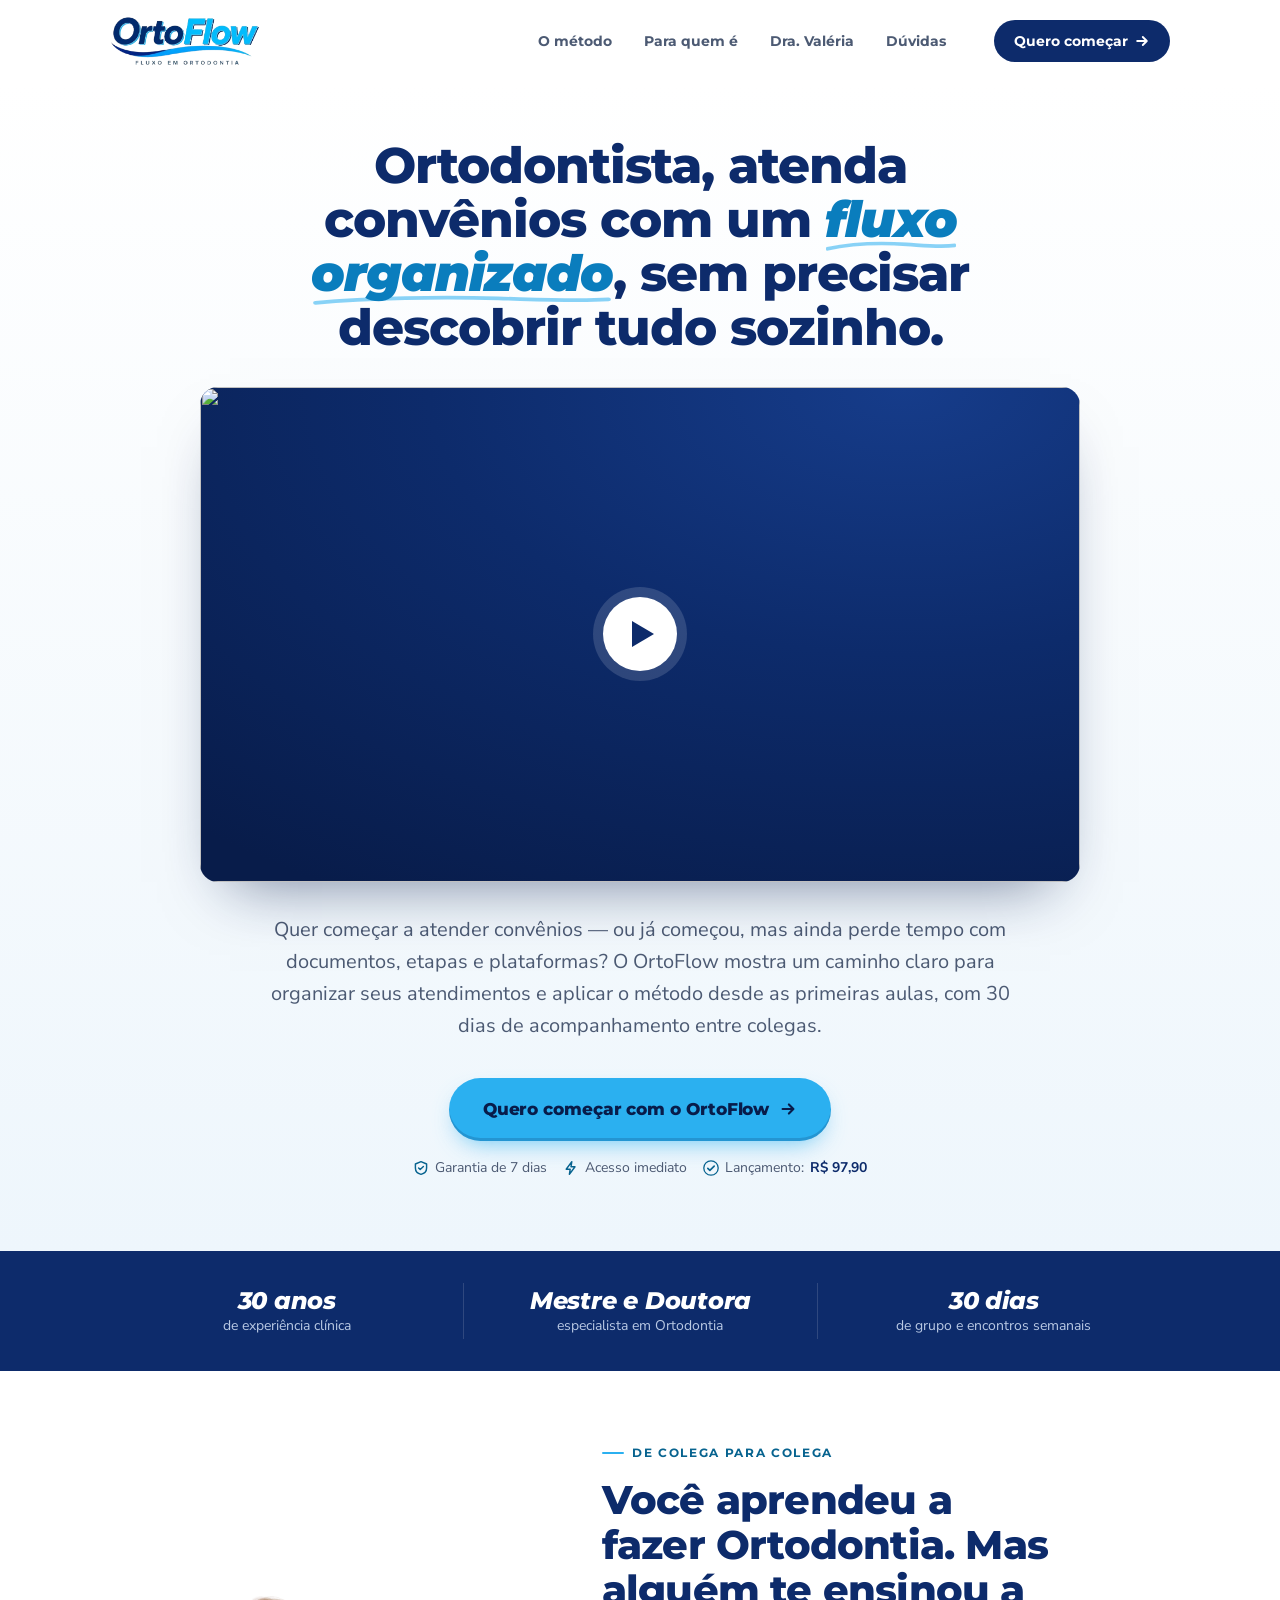
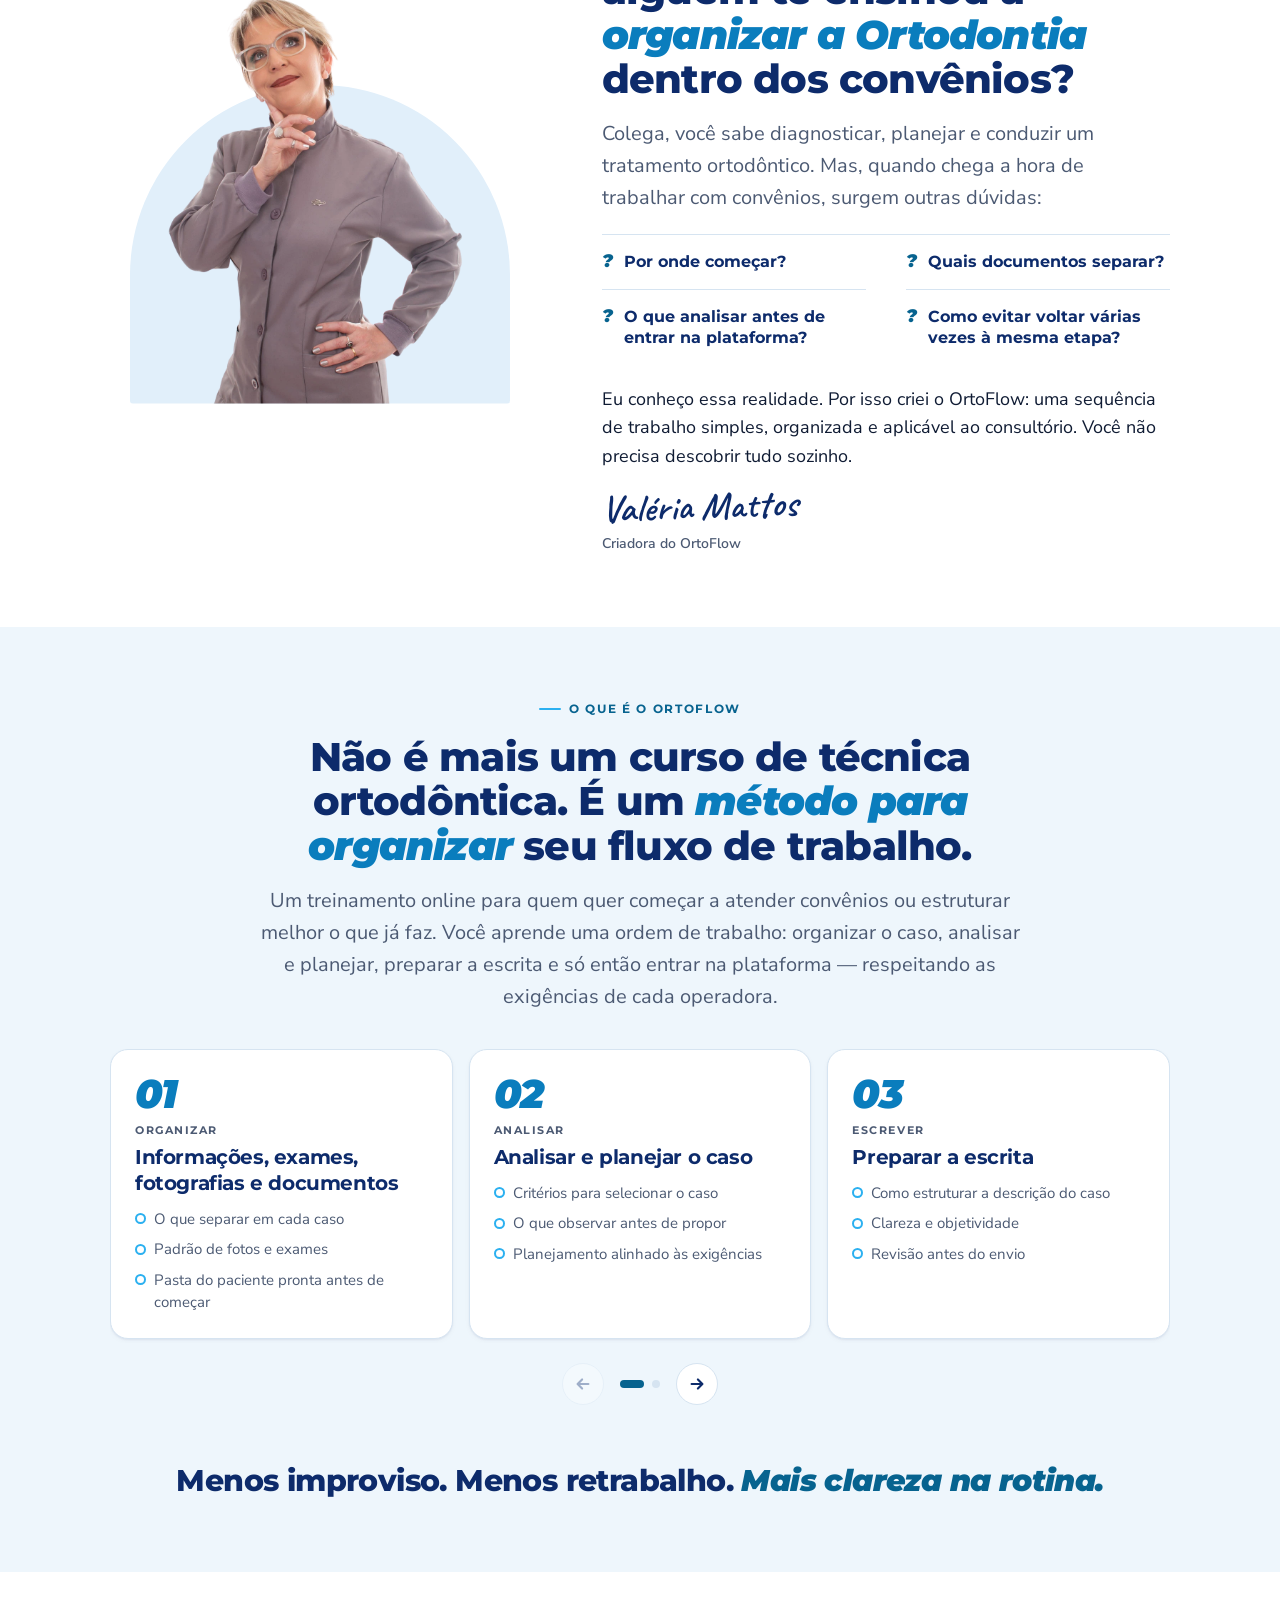
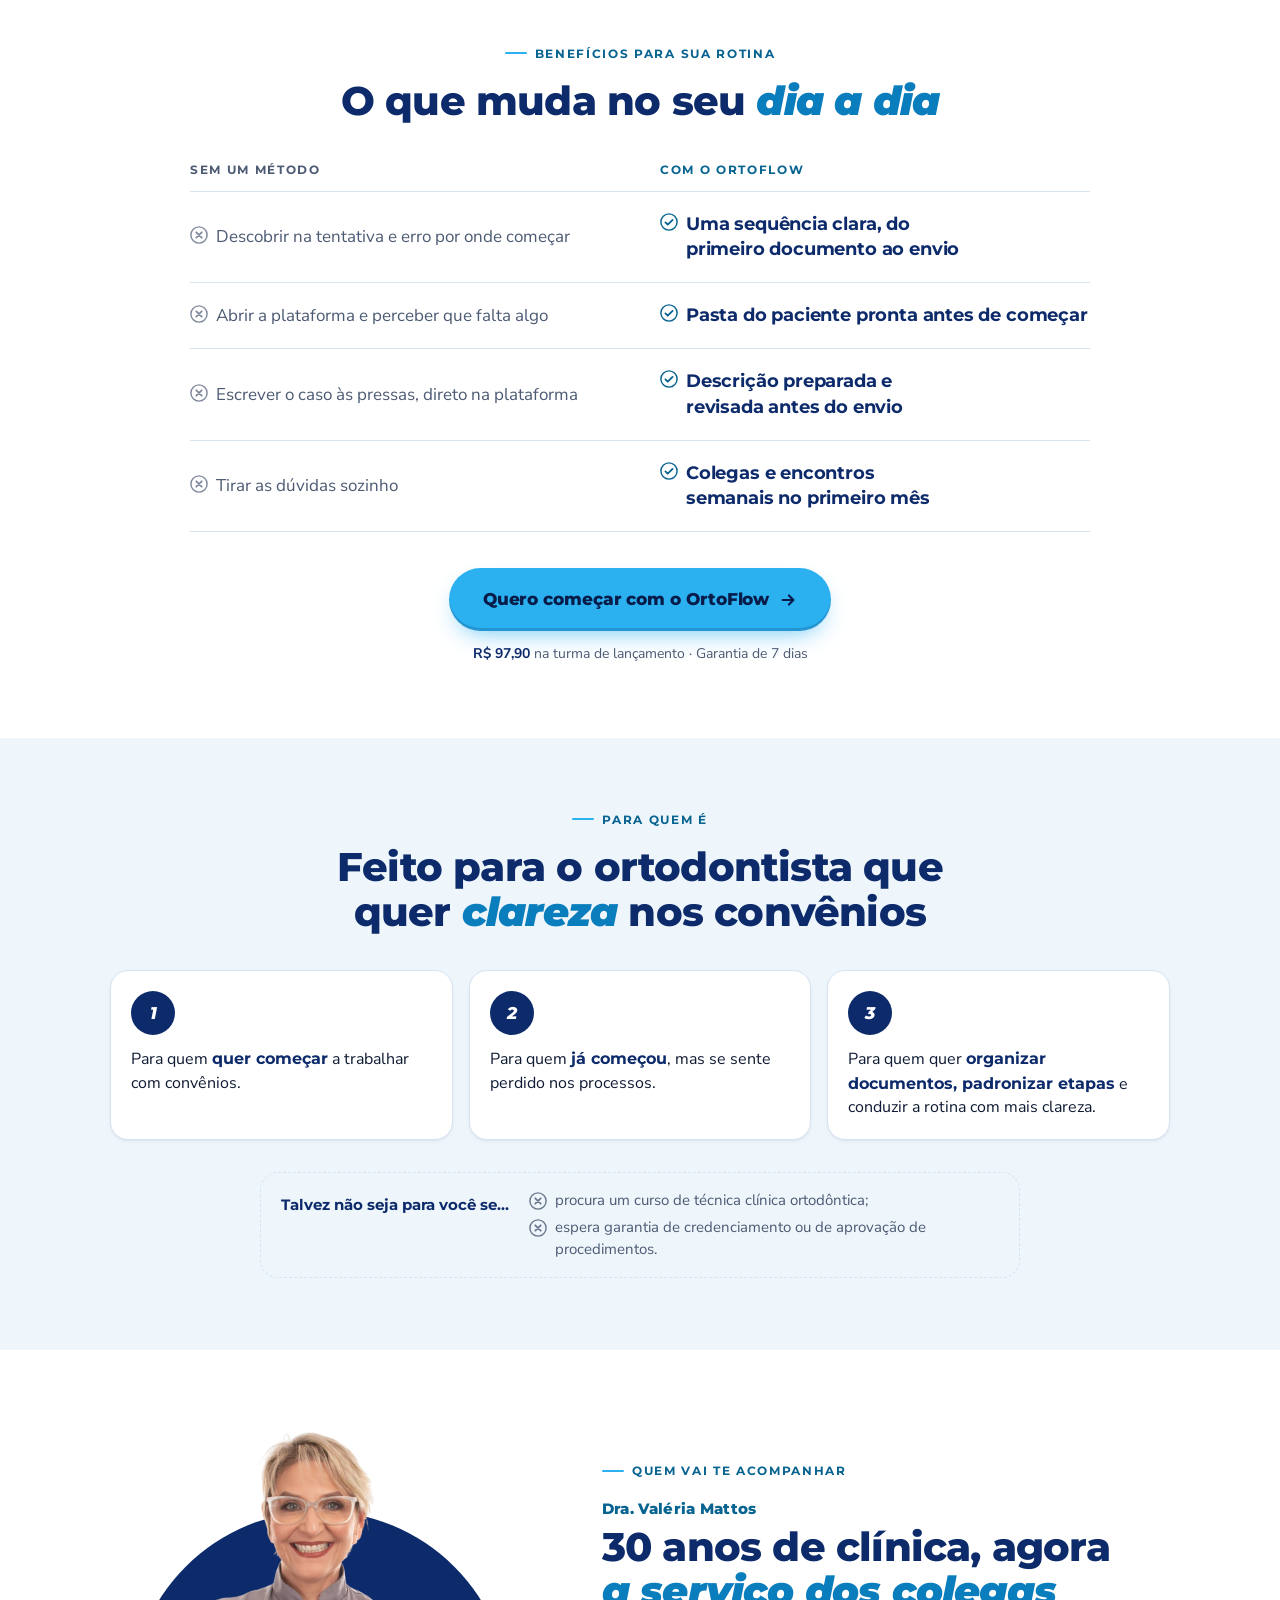
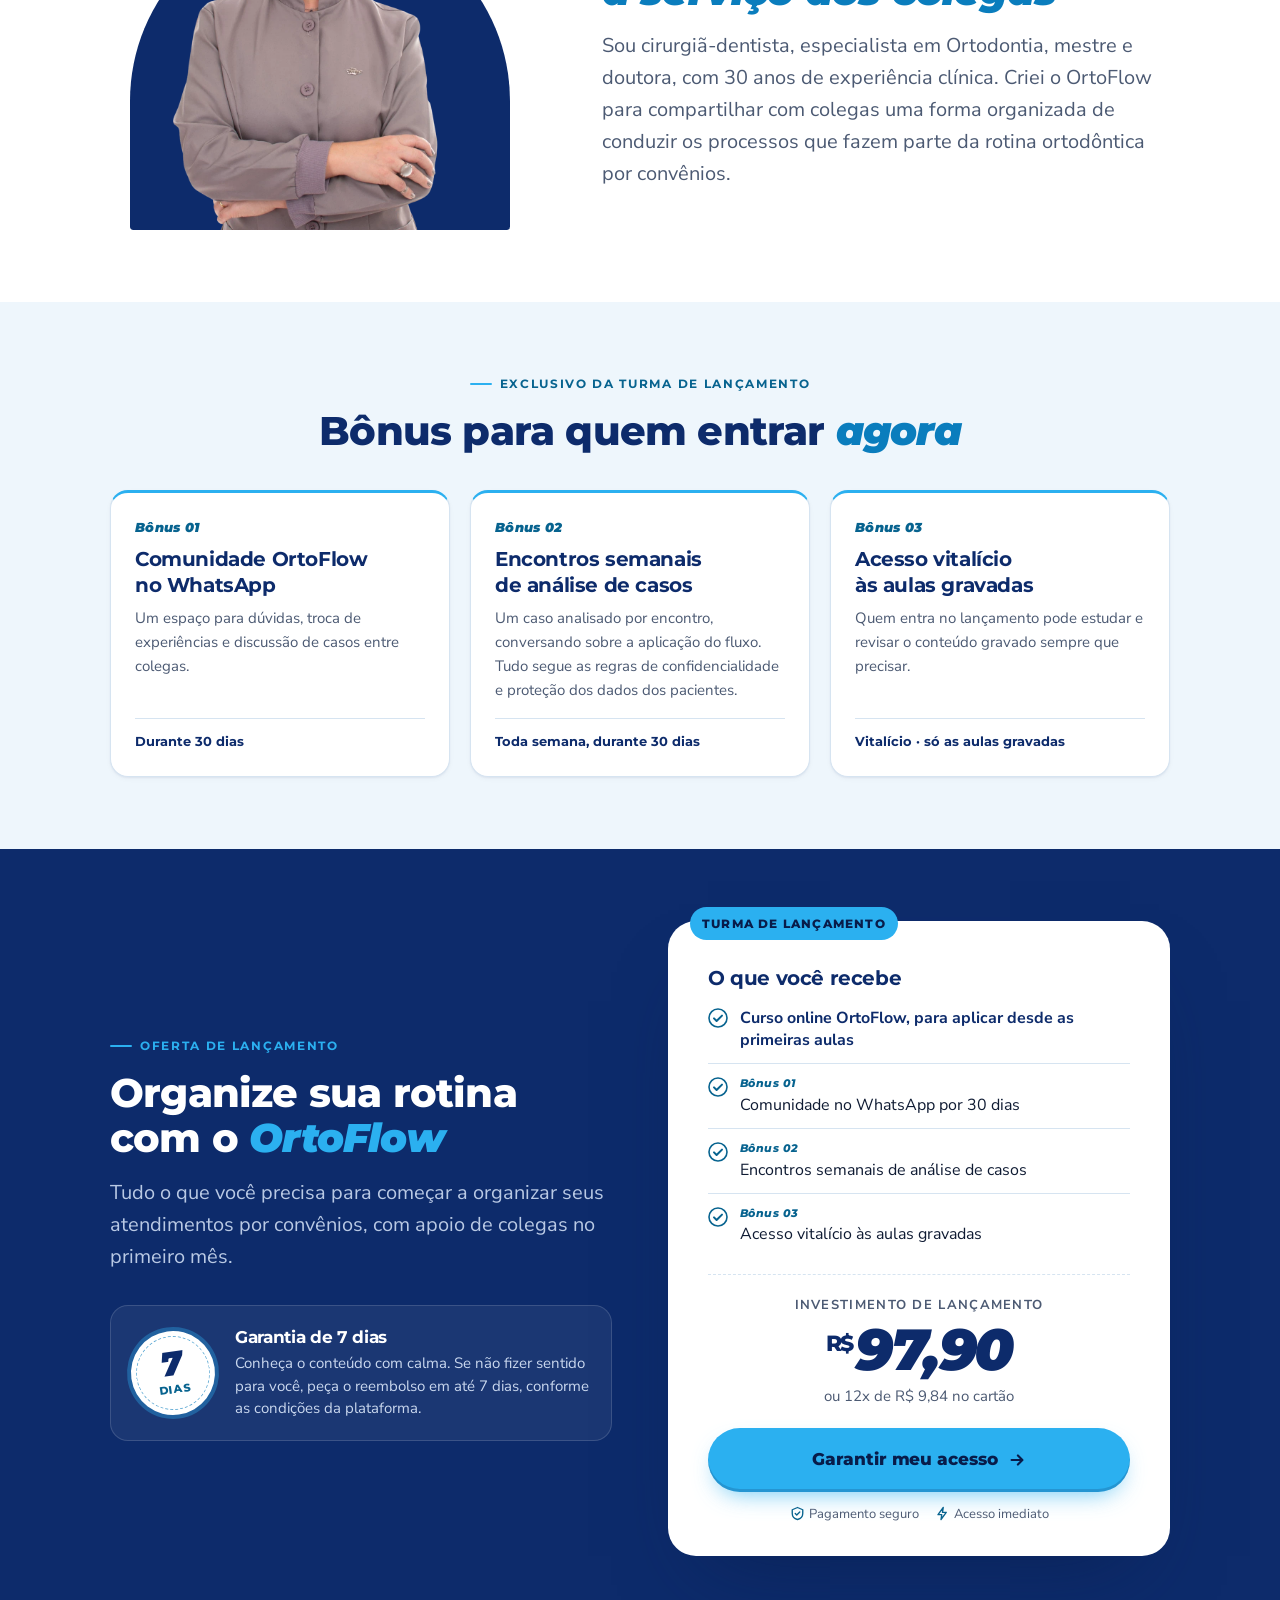
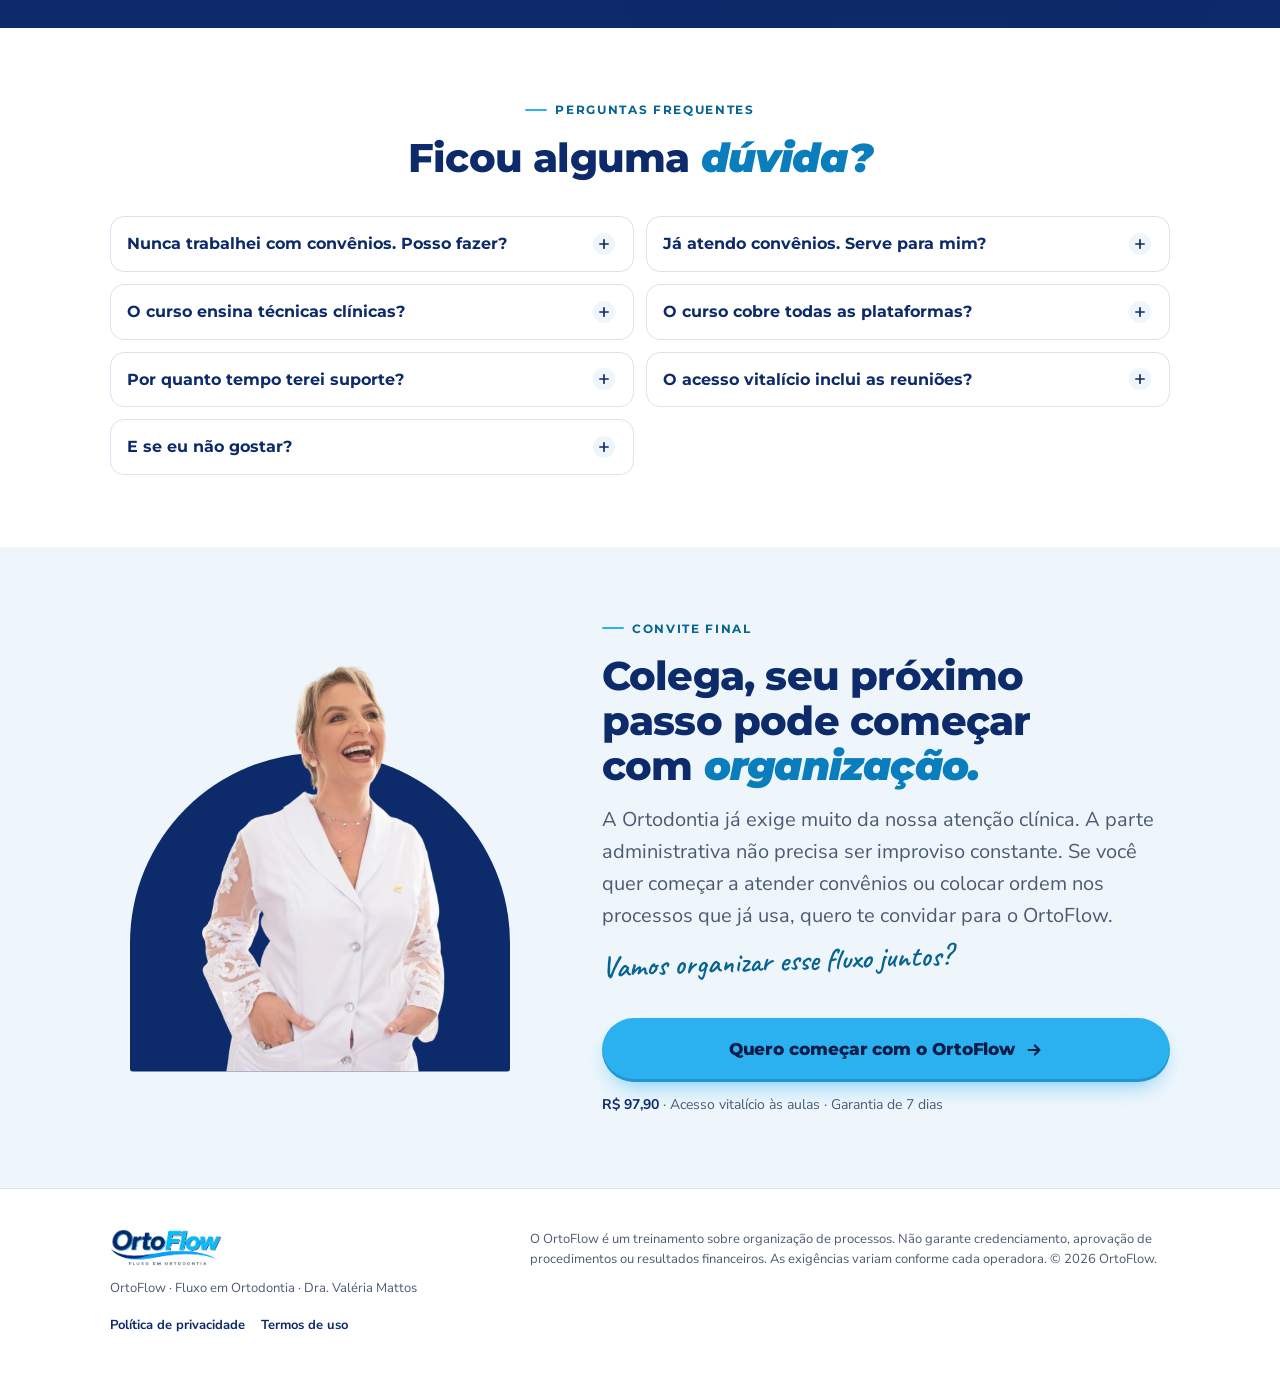
==== commit 363e7dec: "feat: reorganiza a pagina, novo menu e player proprio do video - player com controles proprios: esco" ====
--- a/index.html
+++ b/index.html
@@ -5,9 +5,26 @@
 <meta name="viewport" content="width=device-width, initial-scale=1">
 <title>OrtoFlow — Fluxo em Ortodontia</title>
 <meta name="description" content="Um método prático para ortodontistas organizarem o fluxo de atendimento por convênios. Turma de lançamento com 30 dias de acompanhamento.">
+<meta name="theme-color" content="#0D2B6B">
+<link rel="icon" type="image/png" href="assets/favicon.png">
+<link rel="canonical" href="https://synthesis-software-house.github.io/Ortoflow/">
+<!-- previa do link no WhatsApp, Instagram e afins -->
+<meta property="og:type" content="website">
+<meta property="og:locale" content="pt_BR">
+<meta property="og:site_name" content="OrtoFlow">
+<meta property="og:title" content="OrtoFlow — Fluxo em Ortodontia">
+<meta property="og:description" content="Ortodontista, atenda convênios com um fluxo organizado, sem precisar descobrir tudo sozinho. Com a Dra. Valéria Mattos.">
+<meta property="og:url" content="https://synthesis-software-house.github.io/Ortoflow/">
+<meta property="og:image" content="https://synthesis-software-house.github.io/Ortoflow/assets/og-image.jpg">
+<meta property="og:image:width" content="1200">
+<meta property="og:image:height" content="630">
+<meta property="og:image:alt" content="OrtoFlow, com a Dra. Valéria Mattos">
+<meta name="twitter:card" content="summary_large_image">
+<!-- a capa do video e o maior elemento da primeira tela: pedir cedo -->
+<link rel="preconnect" href="https://i.ytimg.com">
 <link rel="preconnect" href="https://fonts.googleapis.com">
 <link rel="preconnect" href="https://fonts.gstatic.com" crossorigin>
-<link href="https://fonts.googleapis.com/css2?family=Montserrat:ital,wght@0,500;0,600;0,700;0,800;1,700;1,800;1,900&family=Nunito+Sans:opsz,wght@6..12,400;6..12,600;6..12,700&display=swap" rel="stylesheet">
+<link href="https://fonts.googleapis.com/css2?family=Caveat:wght@600&family=Montserrat:ital,wght@0,700;0,800;1,800;1,900&family=Nunito+Sans:opsz,wght@6..12,400;6..12,600;6..12,700&display=swap" rel="stylesheet">
 <link rel="stylesheet" href="assets/css/base.css">
 <link rel="stylesheet" href="assets/css/desktop.css">
 </head>
@@ -17,38 +34,55 @@
   <symbol id="check" viewBox="0 0 20 20"><circle cx="10" cy="10" r="9" fill="none" stroke="currentColor" stroke-width="1.6"/><path d="M6 10.4l2.6 2.6L14 7.6" fill="none" stroke="currentColor" stroke-width="2" stroke-linecap="round" stroke-linejoin="round"/></symbol>
   <symbol id="arrow" viewBox="0 0 20 20"><path d="M4 10h11M11 5l5 5-5 5" fill="none" stroke="currentColor" stroke-width="2.4" stroke-linecap="round" stroke-linejoin="round"/></symbol>
   <symbol id="shield" viewBox="0 0 20 20"><path d="M10 2l7 3v5c0 4-3 7-7 8-4-1-7-4-7-8V5z" fill="none" stroke="currentColor" stroke-width="1.8" stroke-linejoin="round"/><path d="M7 10l2 2 4-4" fill="none" stroke="currentColor" stroke-width="1.8" stroke-linecap="round" stroke-linejoin="round"/></symbol>
+  <symbol id="bolt" viewBox="0 0 20 20"><path d="M11 2L4 11.5h5L8 18l7-9.5h-5z" fill="none" stroke="currentColor" stroke-width="1.8" stroke-linejoin="round"/></symbol>
+  <symbol id="x" viewBox="0 0 20 20"><circle cx="10" cy="10" r="9" fill="none" stroke="currentColor" stroke-width="1.6"/><path d="M7 7l6 6M13 7l-6 6" fill="none" stroke="currentColor" stroke-width="2" stroke-linecap="round"/></symbol>
 </svg>
 
 <!-- topo -->
-<header class="top">
-  <div class="wrap">
-    <span class="logo" role="img" aria-label="OrtoFlow — Fluxo em Ortodontia"></span>
+<header class="top" id="topo">
+  <div class="wrap">
+    <a class="top-marca" href="#inicio"><img class="logo" src="assets/logo-ortoflow.webp" width="537" height="178" alt="OrtoFlow — Fluxo em Ortodontia, voltar ao início"></a>
+    <nav class="top-nav" aria-label="Seções da página">
+      <a href="#metodo">O método</a>
+      <a href="#para-quem">Para quem é</a>
+      <a href="#valeria">Dra. Valéria</a>
+      <a href="#duvidas">Dúvidas</a>
+    </nav>
+    <a class="top-cta" href="#oferta"><span class="curto">Ver a oferta</span><span class="longo">Quero começar</span><svg width="16" height="16" aria-hidden="true"><use href="#arrow"/></svg></a>
   </div>
 </header>
+
+<main>
 
 <!-- 1. primeira dobra -->
 <section class="hero" id="inicio">
   <div class="wrap hero-grid">
-    <h1 class="hero-title">Ortodontista, comece a atender convênios com um <em>fluxo organizado</em>, sem precisar descobrir tudo sozinho.</h1>
+    <h1 class="hero-title">Ortodontista, atenda convênios com um <em>fluxo organizado</em>, sem precisar descobrir tudo sozinho.</h1>
 
     <div class="hero-video">
+      <!-- para tirar 100% da marca do YouTube: hospede o MP4 fora do repositorio
+           (o .gitignore barra .mp4; use Panda Video, Bunny, Cloudflare R2...) e
+           acrescente data-mp4="https://endereco-completo/do/video.mp4" aqui -->
       <div class="video" data-yt="FEjmLT6Ht1w">
+        <img class="cover" src="https://i.ytimg.com/vi/FEjmLT6Ht1w/maxresdefault.jpg" width="1280" height="720" alt="" fetchpriority="high" decoding="async">
         <button class="play" type="button" aria-label="Assistir ao vídeo de apresentação com a Dra. Valéria"></button>
       </div>
     </div>
 
     <div class="hero-copy">
-      <p class="lead">Quer começar a trabalhar com convênios ou já começou, mas ainda perde tempo com documentos, etapas e plataformas? O OrtoFlow mostra um caminho claro para organizar seus atendimentos e colocar o método em prática desde as primeiras aulas — com 30 dias de acompanhamento e troca entre colegas.</p>
+      <p class="lead">Quer começar a atender convênios — ou já começou, mas ainda perde tempo com documentos, etapas e plataformas? O OrtoFlow mostra um caminho claro para organizar seus atendimentos e aplicar o método desde as primeiras aulas, com 30 dias de acompanhamento entre colegas.</p>
 
       <div class="cta-block">
-        <a class="cta" href="#oferta">Quero começar com o OrtoFlow <svg width="18" height="18"><use href="#arrow"/></svg></a>
-        <p class="cta-note">Condição especial de lançamento: <b>R$ 97,90</b> · Garantia de 7 dias</p>
-      </div>
-    </div>
-  </div>
-</section>
-
-
+        <a class="cta" href="#oferta">Quero começar com o OrtoFlow <svg width="18" height="18" aria-hidden="true"><use href="#arrow"/></svg></a>
+        <ul class="trust">
+          <li><svg width="16" height="16" aria-hidden="true"><use href="#shield"/></svg>Garantia de 7 dias</li>
+          <li><svg width="16" height="16" aria-hidden="true"><use href="#bolt"/></svg>Acesso imediato</li>
+          <li><svg width="16" height="16" aria-hidden="true"><use href="#check"/></svg>Lançamento: <b>R$ 97,90</b></li>
+        </ul>
+      </div>
+    </div>
+  </div>
+</section>
 
 <!-- faixa de autoridade -->
 <div class="strip">
@@ -65,34 +99,34 @@
 <section class="colega">
   <div class="wrap split">
     <div class="arch light">
-      <img src="assets/valeria-pensativa.webp" alt="Dra. Valéria Mattos em pose pensativa">
+      <img src="assets/valeria-pensativa.webp" width="900" height="1350" loading="lazy" decoding="async" alt="Dra. Valéria Mattos em pose pensativa">
     </div>
     <div>
-      <p class="kicker">Conversa de colega para colega</p>
+      <p class="kicker">De colega para colega</p>
       <h2>Você aprendeu a fazer Ortodontia. Mas alguém te ensinou a <em>organizar a Ortodontia</em> dentro dos convênios?</h2>
-      <p class="lead">Colega, deixa eu te perguntar uma coisa: você sabe diagnosticar, planejar e conduzir um tratamento ortodôntico. Mas, quando chega a hora de trabalhar com convênios, surgem outras dúvidas:</p>
+      <p class="lead">Colega, você sabe diagnosticar, planejar e conduzir um tratamento ortodôntico. Mas, quando chega a hora de trabalhar com convênios, surgem outras dúvidas:</p>
       <ul class="questions">
-        <li><span>?</span>Por onde começar?</li>
-        <li><span>?</span>Quais documentos separar?</li>
-        <li><span>?</span>O que analisar antes de entrar na plataforma?</li>
-        <li><span>?</span>Como evitar voltar várias vezes à mesma etapa?</li>
+        <li><span aria-hidden="true">?</span>Por onde começar?</li>
+        <li><span aria-hidden="true">?</span>Quais documentos separar?</li>
+        <li><span aria-hidden="true">?</span>O que analisar antes de entrar na plataforma?</li>
+        <li><span aria-hidden="true">?</span>Como evitar voltar várias vezes à mesma etapa?</li>
       </ul>
-      <p>Eu conheço essa realidade. Foi por isso que criei o OrtoFlow: para compartilhar uma sequência de trabalho simples, organizada e aplicável ao consultório. Você não precisa descobrir tudo sozinho.</p>
-      <p class="sign">Dra. Valéria Mattos<small>Criadora do OrtoFlow</small></p>
+      <p>Eu conheço essa realidade. Por isso criei o OrtoFlow: uma sequência de trabalho simples, organizada e aplicável ao consultório. Você não precisa descobrir tudo sozinho.</p>
+      <p class="sign"><span class="hand">Valéria Mattos</span><small>Criadora do OrtoFlow</small></p>
     </div>
   </div>
 </section>
 
 <!-- 3. o que é -->
-<section class="ice method">
+<section class="ice method" id="metodo">
   <div class="wrap">
     <div class="center narrow">
       <p class="kicker">O que é o OrtoFlow</p>
       <h2>Não é mais um curso de técnica ortodôntica. É um <em>método para organizar</em> seu fluxo de trabalho.</h2>
-      <p class="lead">O OrtoFlow é um treinamento online para ortodontistas que querem começar a atender convênios ou estruturar melhor os processos que já realizam. Você aprende a organizar informações, exames, fotografias e documentos; analisar e planejar o caso; preparar a escrita; e só então trabalhar na plataforma, respeitando as exigências de cada operadora.</p>
+      <p class="lead">Um treinamento online para quem quer começar a atender convênios ou estruturar melhor o que já faz. Você aprende uma ordem de trabalho: organizar o caso, analisar e planejar, preparar a escrita e só então entrar na plataforma — respeitando as exigências de cada operadora.</p>
     </div>
     <div class="carousel" data-carousel>
-      <ol class="steps" data-carousel-track>
+      <ol class="steps" data-carousel-track tabindex="0" aria-label="As 4 etapas do método">
       <li class="step">
         <div class="step-n">01</div>
         <p class="step-tag">Organizar</p>
@@ -130,195 +164,200 @@
       <p class="kicker">Benefícios para sua rotina</p>
       <h2>O que muda no seu <em>dia a dia</em></h2>
     </div>
-    <div class="groups">
-      <div class="group">
-        <h3><small>01</small>Método</h3>
-        <ul class="ticks">
-          <li><svg width="20" height="20"><use href="#check"/></svg><span><b>Comece com uma sequência clara:</b> saiba o que fazer e em qual ordem.</span></li>
-          <li><svg width="20" height="20"><use href="#check"/></svg><span>Organize casos e documentos <b>antes</b> de acessar a plataforma.</span></li>
-          <li><svg width="20" height="20"><use href="#check"/></svg><span>Reduza tarefas repetidas e o tempo perdido com improvisações.</span></li>
-        </ul>
-      </div>
-      <div class="group">
-        <h3><small>02</small>Prática</h3>
-        <ul class="ticks">
-          <li><svg width="20" height="20"><use href="#check"/></svg><span><b>Coloque em prática desde as primeiras aulas:</b> aplique cada etapa no seu próprio dia a dia.</span></li>
-          <li><svg width="20" height="20"><use href="#check"/></svg><span><b>Revise as aulas quando quiser:</b> acesso vitalício ao conteúdo gravado para a turma de lançamento.</span></li>
-        </ul>
-      </div>
-      <div class="group">
-        <h3><small>03</small>Acompanhamento</h3>
-        <ul class="ticks">
-          <li><svg width="20" height="20"><use href="#check"/></svg><span>Troque experiências com outros colegas em um <b>grupo exclusivo por 30 dias</b>.</span></li>
-          <li><svg width="20" height="20"><use href="#check"/></svg><span>Participe de <b>encontros semanais</b> para analisar um caso por semana durante os 30 dias de acompanhamento.</span></li>
-        </ul>
-      </div>
-    </div>
+    <!-- cada linha liga uma dor da rotina ao que muda com o metodo. os rotulos
+         das colunas so aparecem no desktop; no celular os icones bastam -->
+    <div class="shift-head" aria-hidden="true"><span>Sem um método</span><span>Com o OrtoFlow</span></div>
+    <ul class="shift">
+      <li>
+        <p class="de"><svg width="18" height="18" aria-hidden="true"><use href="#x"/></svg><span><span class="sr">Antes: </span>Descobrir na tentativa e erro por onde começar</span></p>
+        <p class="para"><svg width="18" height="18" aria-hidden="true"><use href="#check"/></svg><span><span class="sr">Com o OrtoFlow: </span>Uma sequência clara, do primeiro documento ao envio</span></p>
+      </li>
+      <li>
+        <p class="de"><svg width="18" height="18" aria-hidden="true"><use href="#x"/></svg><span><span class="sr">Antes: </span>Abrir a plataforma e perceber que falta algo</span></p>
+        <p class="para"><svg width="18" height="18" aria-hidden="true"><use href="#check"/></svg><span><span class="sr">Com o OrtoFlow: </span>Pasta do paciente pronta antes de começar</span></p>
+      </li>
+      <li>
+        <p class="de"><svg width="18" height="18" aria-hidden="true"><use href="#x"/></svg><span><span class="sr">Antes: </span>Escrever o caso às pressas, direto na plataforma</span></p>
+        <p class="para"><svg width="18" height="18" aria-hidden="true"><use href="#check"/></svg><span><span class="sr">Com o OrtoFlow: </span>Descrição preparada e revisada antes do envio</span></p>
+      </li>
+      <li>
+        <p class="de"><svg width="18" height="18" aria-hidden="true"><use href="#x"/></svg><span><span class="sr">Antes: </span>Tirar as dúvidas sozinho</span></p>
+        <p class="para"><svg width="18" height="18" aria-hidden="true"><use href="#check"/></svg><span><span class="sr">Com o OrtoFlow: </span>Colegas e encontros semanais no primeiro mês</span></p>
+      </li>
+    </ul>
     <div class="cta-block">
-      <a class="cta" href="#oferta">Quero começar com o OrtoFlow <svg width="18" height="18"><use href="#arrow"/></svg></a>
+      <a class="cta" href="#oferta">Quero começar com o OrtoFlow <svg width="18" height="18" aria-hidden="true"><use href="#arrow"/></svg></a>
       <p class="cta-note"><b>R$ 97,90</b> na turma de lançamento · Garantia de 7 dias</p>
     </div>
   </div>
 </section>
 
 <!-- 5. para quem é -->
-<section class="ice audience">
-  <div class="wrap">
-<div class="center narrow">
+<section class="ice audience" id="para-quem">
+  <div class="wrap">
+    <div class="center narrow">
       <p class="kicker">Para quem é</p>
       <h2>Feito para o ortodontista que quer <em>clareza</em> nos convênios</h2>
     </div>
     <div class="who">
-      <div class="who-item"><span class="ix">1</span><p>Para o ortodontista que <b>quer começar</b> a trabalhar com convênios.</p></div>
+      <div class="who-item"><span class="ix">1</span><p>Para quem <b>quer começar</b> a trabalhar com convênios.</p></div>
       <div class="who-item"><span class="ix">2</span><p>Para quem <b>já começou</b>, mas se sente perdido nos processos.</p></div>
-      <div class="who-item"><span class="ix">3</span><p>Para quem deseja <b>organizar documentos, padronizar etapas</b> e conduzir a rotina com mais clareza.</p></div>
-    </div>
-  </div>
-</section>
-
-
-
-
-
-
-<!-- 7. quem vai te acompanhar -->
-<section class="author">
+      <div class="who-item"><span class="ix">3</span><p>Para quem quer <b>organizar documentos, padronizar etapas</b> e conduzir a rotina com mais clareza.</p></div>
+    </div>
+    <div class="not-for">
+      <p class="not-for-title">Talvez não seja para você se…</p>
+      <ul>
+        <li><svg width="18" height="18" aria-hidden="true"><use href="#x"/></svg>procura um curso de técnica clínica ortodôntica;</li>
+        <li><svg width="18" height="18" aria-hidden="true"><use href="#x"/></svg>espera garantia de credenciamento ou de aprovação de procedimentos.</li>
+      </ul>
+    </div>
+  </div>
+</section>
+
+<!-- 6. quem vai te acompanhar -->
+<section class="author" id="valeria">
   <div class="wrap split">
     <div class="arch">
-      <img src="assets/valeria-autoridade.webp" alt="Dra. Valéria Mattos de braços cruzados, sorrindo">
+      <img src="assets/valeria-autoridade.webp" width="900" height="1350" loading="lazy" decoding="async" alt="Dra. Valéria Mattos de braços cruzados, sorrindo">
     </div>
     <div>
       <p class="kicker">Quem vai te acompanhar</p>
       <p class="author-name">Dra. Valéria Mattos</p>
       <h2>30 anos de clínica, agora <em>a serviço dos colegas</em></h2>
-      <p class="lead">Sou a Dra. Valéria Mattos, cirurgiã-dentista, especialista em Ortodontia, mestre e doutora, com 30 anos de experiência clínica. Criei o OrtoFlow para compartilhar com colegas uma forma organizada de conduzir os processos que fazem parte da rotina ortodôntica por convênios.</p>
-    </div>
-  </div>
-</section>
-
-
-
-<!-- 9. oferta -->
+      <p class="lead">Sou cirurgiã-dentista, especialista em Ortodontia, mestre e doutora, com 30 anos de experiência clínica. Criei o OrtoFlow para compartilhar com colegas uma forma organizada de conduzir os processos que fazem parte da rotina ortodôntica por convênios.</p>
+    </div>
+  </div>
+</section>
+
+<!-- 7. bônus: vem antes do preço, para a pessoa chegar na oferta sabendo tudo o que leva -->
+<section class="ice bonus-sec">
+  <div class="wrap">
+    <div class="center narrow">
+      <p class="kicker">Exclusivo da turma de lançamento</p>
+      <h2>Bônus para quem entrar <em>agora</em></h2>
+    </div>
+    <div class="bonuses">
+      <article class="bonus">
+        <p class="bonus-n">Bônus 01</p>
+        <h3>Comunidade OrtoFlow no WhatsApp</h3>
+        <p>Um espaço para dúvidas, troca de experiências e discussão de casos entre colegas.</p>
+        <p class="bonus-time">Durante 30 dias</p>
+      </article>
+      <article class="bonus">
+        <p class="bonus-n">Bônus 02</p>
+        <h3>Encontros semanais de análise de casos</h3>
+        <p>Um caso analisado por encontro, conversando sobre a aplicação do fluxo. Tudo segue as regras de confidencialidade e proteção dos dados dos pacientes.</p>
+        <p class="bonus-time">Toda semana, durante 30 dias</p>
+      </article>
+      <article class="bonus">
+        <p class="bonus-n">Bônus 03</p>
+        <h3>Acesso vitalício às aulas gravadas</h3>
+        <p>Quem entra no lançamento pode estudar e revisar o conteúdo gravado sempre que precisar.</p>
+        <p class="bonus-time">Vitalício · só as aulas gravadas</p>
+      </article>
+    </div>
+  </div>
+</section>
+
+<!-- 8. oferta -->
 <section class="dark offer" id="oferta">
   <div class="wrap offer-grid">
-    <div>
-      <p class="kicker">Oferta especial de lançamento</p>
+    <div class="offer-copy">
+      <p class="kicker">Oferta de lançamento</p>
       <h2>Organize sua rotina com o <em>OrtoFlow</em></h2>
-      <p class="lead">Tudo o que você precisa para começar a organizar seus atendimentos por convênios — com apoio de colegas no primeiro mês.</p>
-    </div>
+      <p class="lead">Tudo o que você precisa para começar a organizar seus atendimentos por convênios, com apoio de colegas no primeiro mês.</p>
+    </div>
+
     <div class="offer-card">
       <span class="ribbon">Turma de lançamento</span>
       <h3>O que você recebe</h3>
-      <ul class="ticks">
-        <li><svg width="20" height="20"><use href="#check"/></svg><span>Curso online</span></li>
-        <li><svg width="20" height="20"><use href="#check"/></svg><span>Aplicação desde as primeiras aulas</span></li>
-        <li><svg width="20" height="20"><use href="#check"/></svg><span>30 dias de grupo de WhatsApp</span></li>
-        <li><svg width="20" height="20"><use href="#check"/></svg><span>Encontros semanais de análise de casos</span></li>
-        <li><svg width="20" height="20"><use href="#check"/></svg><span>Acesso vitalício às aulas para a turma de lançamento</span></li>
+      <ul class="stack">
+        <li><svg width="20" height="20" aria-hidden="true"><use href="#check"/></svg><span>Curso online OrtoFlow, para aplicar desde as primeiras aulas</span></li>
+        <li><svg width="20" height="20" aria-hidden="true"><use href="#check"/></svg><span><small>Bônus 01</small>Comunidade no WhatsApp por 30 dias</span></li>
+        <li><svg width="20" height="20" aria-hidden="true"><use href="#check"/></svg><span><small>Bônus 02</small>Encontros semanais de análise de casos</span></li>
+        <li><svg width="20" height="20" aria-hidden="true"><use href="#check"/></svg><span><small>Bônus 03</small>Acesso vitalício às aulas gravadas</span></li>
       </ul>
       <div class="price">
         <small>Investimento de lançamento</small>
         <div class="value"><sup>R$</sup>97,90</div>
         <p class="inst">ou 12x de R$ 9,84 no cartão</p>
       </div>
-      <a class="cta" href="#oferta">Quero meu acesso vitalício por R$ 97,90 <svg width="18" height="18"><use href="#arrow"/></svg></a>
+      <!-- trocar o href pelo link do checkout (Hotmart, Kiwify, Eduzz...) -->
+      <a class="cta" href="#oferta">Garantir meu acesso <svg width="18" height="18" aria-hidden="true"><use href="#arrow"/></svg></a>
       <div class="safe">
-        <span><svg width="15" height="15"><use href="#shield"/></svg>Pagamento seguro</span>
-        <span><svg width="15" height="15"><use href="#check"/></svg>Acesso imediato</span>
-      </div>
-    </div>
+        <span><svg width="15" height="15" aria-hidden="true"><use href="#shield"/></svg>Pagamento seguro</span>
+        <span><svg width="15" height="15" aria-hidden="true"><use href="#bolt"/></svg>Acesso imediato</span>
+      </div>
+    </div>
+
     <div class="guarantee">
-        <div class="seal"><div><b>7</b><span>dias de<br>garantia</span></div></div>
-        <div>
-          <h3>Garantia de 7 dias</h3>
-          <p>Conheça o conteúdo. Se não fizer sentido para você, solicite reembolso dentro do prazo e das condições da plataforma.</p>
-        </div>
-      </div>
-  </div>
-
-  <div class="wrap bonus-block">
-    <div class="center narrow bonus-head">
-      <p class="kicker">Bônus exclusivos da turma de lançamento</p>
-      <h2>Bônus para quem entrar <em>agora</em></h2>
-    </div>
-    <div class="bonuses">
-      <article class="bonus">
-        <div class="bonus-top"><span class="bonus-n">Bônus 1</span><span class="bonus-time">30 dias</span></div>
-        <h3>Comunidade OrtoFlow no WhatsApp</h3>
-        <p>Um espaço para dúvidas, troca de experiências e discussão de casos entre colegas durante os primeiros 30 dias.</p>
-      </article>
-      <article class="bonus">
-        <div class="bonus-top"><span class="bonus-n">Bônus 2</span><span class="bonus-time">Semanal · 30 dias</span></div>
-        <h3>Encontros semanais de análise de casos</h3>
-        <p>Vamos nos reunir semanalmente para analisar um caso por encontro e conversar sobre a aplicação do fluxo. A participação e as discussões seguem as regras de confidencialidade e proteção dos dados dos pacientes.</p>
-      </article>
-      <article class="bonus">
-        <div class="bonus-top"><span class="bonus-n">Bônus 3</span><span class="bonus-time">Vitalício</span></div>
-        <h3>Acesso vitalício às aulas gravadas</h3>
-        <p>Quem participar do lançamento garante acesso vitalício ao conteúdo gravado do curso, para estudar e revisar quando precisar.</p>
-        <p class="fine">O acesso vitalício não inclui acompanhamento contínuo: grupo e reuniões são oferecidos por 30 dias.</p>
-      </article>
-    </div>
-    <div class="cta-block bonus-cta">
-      <a class="cta" href="#oferta">Quero garantir meus bônus de lançamento <svg width="18" height="18"><use href="#arrow"/></svg></a>
-    </div>
-  </div>
-  </section>
-
-<!-- 10. perguntas frequentes -->
-<section class="faq-sec">
+      <div class="seal" aria-hidden="true"><b>7</b><span>dias</span></div>
+      <div>
+        <h3>Garantia de 7 dias</h3>
+        <p>Conheça o conteúdo com calma. Se não fizer sentido para você, peça o reembolso em até 7 dias, conforme as condições da plataforma.</p>
+      </div>
+    </div>
+  </div>
+</section>
+
+<!-- 9. perguntas frequentes -->
+<section class="faq-sec" id="duvidas">
   <div class="wrap">
     <div class="center narrow">
       <p class="kicker">Perguntas frequentes</p>
       <h2>Ficou alguma <em>dúvida?</em></h2>
     </div>
     <div class="faq">
-      <details name="faq"><summary>Nunca trabalhei com convênios. Posso fazer?</summary><p>Sim. O curso também é para quem deseja começar e precisa de uma sequência organizada.</p></details>
-      <details name="faq"><summary>Já atendo convênios. Serve para mim?</summary><p>Sim. O foco é estruturar e padronizar os processos da rotina.</p></details>
+      <details name="faq"><summary>Nunca trabalhei com convênios. Posso fazer?</summary><p>Sim. O curso também é para quem quer começar e precisa de uma sequência organizada.</p></details>
+      <details name="faq"><summary>Já atendo convênios. Serve para mim?</summary><p>Sim. O foco é estruturar e padronizar os processos da sua rotina.</p></details>
       <details name="faq"><summary>O curso ensina técnicas clínicas?</summary><p>Não. O foco é a organização do fluxo de atendimento ortodôntico por convênios.</p></details>
       <details name="faq"><summary>O curso cobre todas as plataformas?</summary><p>Você aprende uma lógica de organização. As exigências e funcionalidades variam conforme a operadora.</p></details>
-      <details name="faq"><summary>Por quanto tempo terei suporte?</summary><p>O grupo exclusivo de WhatsApp e os encontros semanais são oferecidos por 30 dias.</p></details>
-      <details name="faq"><summary>O acesso vitalício inclui as reuniões?</summary><p>Não. O acesso vitalício é às aulas gravadas do curso para os participantes da turma de lançamento.</p></details>
-      <details name="faq"><summary>E se eu não gostar?</summary><p>Você poderá solicitar reembolso em até 7 dias, conforme as condições da plataforma.</p></details>
-    </div>
-  </div>
-</section>
-
-<!-- 11. convite final -->
+      <details name="faq"><summary>Por quanto tempo terei suporte?</summary><p>O grupo de WhatsApp e os encontros semanais acontecem durante 30 dias.</p></details>
+      <details name="faq"><summary>O acesso vitalício inclui as reuniões?</summary><p>Não. O acesso vitalício é às aulas gravadas, para os participantes da turma de lançamento.</p></details>
+      <details name="faq"><summary>E se eu não gostar?</summary><p>Você pode pedir o reembolso em até 7 dias, conforme as condições da plataforma.</p></details>
+    </div>
+  </div>
+</section>
+
+<!-- 10. convite final -->
 <section class="ice final">
   <div class="wrap split">
     <div class="arch">
-      <img src="assets/valeria-convite.webp" alt="Dra. Valéria Mattos sorrindo">
+      <img src="assets/valeria-convite.webp" width="900" height="1350" loading="lazy" decoding="async" alt="Dra. Valéria Mattos sorrindo">
     </div>
     <div>
       <p class="kicker">Convite final</p>
       <h2>Colega, seu próximo passo pode começar com <em>organização.</em></h2>
-      <p class="lead">A Ortodontia já exige muito da nossa atenção clínica. A parte administrativa não precisa ser um processo de improvisação constante. Se você quer começar a atender convênios ou colocar ordem nos processos que já utiliza, quero te convidar para o OrtoFlow.</p>
-      <p class="sign">Vamos organizar esse fluxo juntos?</p>
+      <p class="lead">A Ortodontia já exige muito da nossa atenção clínica. A parte administrativa não precisa ser improviso constante. Se você quer começar a atender convênios ou colocar ordem nos processos que já usa, quero te convidar para o OrtoFlow.</p>
+      <p class="sign"><span class="hand">Vamos organizar esse fluxo juntos?</span></p>
       <div class="cta-block">
-        <a class="cta" href="#oferta">Quero começar com o OrtoFlow <svg width="18" height="18"><use href="#arrow"/></svg></a>
+        <a class="cta" href="#oferta">Quero começar com o OrtoFlow <svg width="18" height="18" aria-hidden="true"><use href="#arrow"/></svg></a>
         <p class="cta-note"><b>R$ 97,90</b> · Acesso vitalício às aulas · Garantia de 7 dias</p>
       </div>
     </div>
   </div>
 </section>
 
+</main>
+
 <footer>
   <div class="wrap">
     <div>
-      <span class="logo" role="img" aria-label="OrtoFlow"></span>
+      <img class="logo" src="assets/logo-ortoflow.webp" width="537" height="178" loading="lazy" alt="OrtoFlow">
       <p>OrtoFlow · Fluxo em Ortodontia · Dra. Valéria Mattos</p>
+      <!-- links ainda sem destino: apontar para as paginas reais antes de publicar -->
       <div class="legal"><a href="#">Política de privacidade</a><a href="#">Termos de uso</a></div>
     </div>
     <p class="disc">O OrtoFlow é um treinamento sobre organização de processos. Não garante credenciamento, aprovação de procedimentos ou resultados financeiros. As exigências variam conforme cada operadora. © 2026 OrtoFlow.</p>
   </div>
 </footer>
 
-<div class="sticky" id="sticky">
+<aside class="sticky" id="sticky" aria-label="Atalho para a oferta">
   <div class="p"><b>R$ 97,90</b><span>Garantia de 7 dias</span></div>
   <a class="cta" href="#oferta">Quero começar</a>
-</div>
-
+</aside>
+
+<script src="assets/js/header.js"></script>
 <script src="assets/js/sticky.js"></script>
 <script src="assets/js/video.js"></script>
 <script src="assets/js/faq.js"></script>
--- a/assets/css/base.css
+++ b/assets/css/base.css
@@ -36,8 +36,8 @@
   --sp-10:72px;
 
   /* ---- ritmo de pagina ---- */
-  --section-y:36px;           /* padding vertical da secao; desktop sobrescreve */
-  --head-gap:20px;            /* cabecalho da secao -> conteudo */
+  --section-y:44px;           /* padding vertical da secao; desktop sobrescreve */
+  --head-gap:24px;            /* cabecalho da secao -> conteudo */
   --cta-gap:28px;             /* conteudo -> bloco de CTA */
 
   /* ---- raios ---- */
@@ -72,6 +72,10 @@
   /* ---- tipografia ---- */
   --display:"Montserrat",system-ui,sans-serif;
   --text:"Nunito Sans",system-ui,sans-serif;
+  --hand:"Caveat","Segoe Print","Bradley Hand",cursive;   /* so assinatura e recados */
+
+  /* traco de caneta: sublinha o destaque do titulo e o link ativo do menu */
+  --rabisco:url("data:image/svg+xml,%3Csvg xmlns='http://www.w3.org/2000/svg' viewBox='0 0 200 14' preserveAspectRatio='none'%3E%3Cpath d='M3 9.5C38 5.2 86 4.1 124 5.6c27 1 51 2.6 73 .9' fill='none' stroke='%232BB0F0' stroke-width='3.2' stroke-linecap='round' opacity='.55'/%3E%3C/svg%3E");
 }
 
 /* estado de teclado: nenhum elemento interativo tinha foco visivel */
@@ -89,70 +93,112 @@
 img{display:block;max-width:100%}
 .wrap{width:100%;max-width:1140px;margin:0 auto;padding:0 var(--sp-5)}
 section{padding:var(--section-y) 0}
+/* links do menu e CTAs param com o titulo da secao visivel, sem colar no topo
+   (no desktop o menu fixo ocupa o topo; o padding da secao absorve o resto) */
+main [id]{scroll-margin-top:var(--sp-4)}
 
 /* type */
-.kicker{font-family:var(--display);font-weight:700;font-size:12px;letter-spacing:.16em;text-transform:uppercase;color:var(--cyan-deep);display:flex;align-items:center;gap:var(--sp-2);margin-bottom:var(--sp-4)}
-.kicker::before{content:"";flex:none;width:28px;height:3px;border-radius:3px;background:var(--cyan)}
-h1,h2,h3{font-family:var(--display);color:var(--navy);letter-spacing:-.02em}
-h1{font-size:31px;line-height:1.14;font-weight:800}
+.kicker{font-family:var(--display);font-weight:700;font-size:12px;letter-spacing:.14em;text-transform:uppercase;color:var(--cyan-deep);display:flex;align-items:center;gap:var(--sp-2);margin-bottom:var(--sp-4)}
+.kicker::before{content:"";flex:none;width:22px;height:2px;border-radius:2px;background:var(--cyan)}
+h1,h2,h3{font-family:var(--display);color:var(--navy);letter-spacing:-.02em;text-wrap:balance}
+h1{font-size:30px;line-height:1.14;font-weight:800}
 h2{font-size:27px;line-height:1.18;font-weight:800}
 h3{font-size:18px;line-height:1.3;font-weight:700}
 h1 em,h2 em{font-style:italic;font-weight:900;color:var(--cyan-ink)}
-.lead{font-size:18px;color:var(--muted);margin-top:var(--sp-4)}
+.lead{font-size:18px;color:var(--muted);margin-top:var(--sp-4);text-wrap:pretty}
 p+p{margin-top:var(--sp-3)}
 .dark{background:var(--navy);color:var(--on-navy)}
 .dark h2,.dark h3{color:var(--white)}
-/* cartoes claros dentro de secao escura: o titulo volta ao navy, senao fica
+/* cartao claro dentro de secao escura: o titulo volta ao navy, senao fica
    branco sobre branco e some */
-.dark .bonus h3,.dark .offer-card h3{color:var(--navy)}
+.dark .offer-card h3{color:var(--navy)}
 .dark h2 em{color:var(--cyan)}
 .dark .kicker{color:var(--cyan)}
 .ice{background:var(--ice)}
 .dark .lead{color:var(--on-navy-muted)}
 
-/* CTA */
-.cta{display:flex;align-items:center;justify-content:center;gap:12px;width:100%;min-height:60px;padding:16px 26px;border-radius:var(--r-pill);background:var(--cyan);color:var(--navy-deep);font-family:var(--display);font-weight:800;font-size:15px;letter-spacing:.04em;text-transform:uppercase;text-decoration:none;text-align:center;box-shadow:var(--sh-cta);transition:transform var(--t-fast) var(--ease),box-shadow var(--t-fast) var(--ease)}
+/* CTA. caixa normal em vez de maiusculas espacadas: le mais rapido e nao
+   quebra em duas linhas gritando no celular */
+.cta{display:flex;align-items:center;justify-content:center;gap:10px;width:100%;min-height:58px;padding:16px 20px;border-radius:var(--r-pill);background:var(--cyan);color:var(--navy-deep);font-family:var(--display);font-weight:800;font-size:15.5px;letter-spacing:-.005em;text-decoration:none;text-align:center;box-shadow:var(--sh-cta);transition:transform var(--t-fast) var(--ease),box-shadow var(--t-fast) var(--ease)}
 .cta:hover{transform:translateY(-2px);box-shadow:var(--sh-cta-hv)}
 .cta:active{transform:translateY(0);box-shadow:var(--sh-cta)}
-.cta svg{flex:none}
+.cta svg{flex:none;transition:transform var(--t-fast) var(--ease)}
+.cta:hover svg{transform:translateX(3px)}
 .cta-note{margin-top:var(--sp-3);font-size:14px;color:var(--muted);text-align:center}
 .cta-note b{color:var(--navy)}
 .dark .cta-note{color:var(--on-navy-muted)}
 .dark .cta-note b{color:var(--white)}
 .cta-block{margin-top:var(--cta-gap)}
 
-/* header */
-.top{padding:var(--sp-3) 0;border-bottom:1px solid var(--line);background:var(--white)}
-.top .wrap{display:flex;align-items:center;justify-content:space-between}
-.logo{display:block;width:132px;aspect-ratio:525/205;background:url(../logo-ortoflow.png) no-repeat;background-size:109.9% auto;background-position:76.9% 39.5%}
-.top-badge{font-size:12px;font-weight:700;color:var(--navy);display:flex;align-items:center;gap:var(--sp-1)}
-.top-badge svg{color:var(--cyan-deep)}
+/* selos de confianca logo abaixo do primeiro botao */
+.trust{list-style:none;display:flex;flex-wrap:wrap;justify-content:center;gap:var(--sp-2) var(--sp-4);margin-top:var(--sp-4);font-size:14px;color:var(--muted)}
+.trust li{display:flex;align-items:center;gap:6px;white-space:nowrap}
+.trust svg{flex:none;color:var(--cyan-deep)}
+.trust b{color:var(--navy)}
+
+/* header. no celular fica no topo e rola junto: quem leva a oferta junto e a
+   barra fixa de baixo. sem filete: o branco do menu continua no branco do hero */
+.top{position:relative;z-index:60;padding:var(--sp-4) 0 var(--sp-2);background:var(--white)}
+.top .wrap{display:flex;align-items:center;justify-content:space-between;gap:var(--sp-4)}
+.top-marca{flex:none;display:block}
+.logo{width:124px;height:auto}
+.top-nav{display:none}
+.top-cta{display:inline-flex;align-items:center;gap:6px;padding:var(--sp-2) 2px;font-family:var(--display);font-weight:700;font-size:14px;color:var(--navy);text-decoration:none;background:var(--rabisco) left calc(100% - 2px)/100% 6px no-repeat}
+.top-cta .longo{display:none}
+.top-cta svg{flex:none;transition:transform var(--t-fast) var(--ease)}
+.top-cta:hover svg{transform:translateX(3px)}
 
 /* hero */
-.hero{padding:36px 0 0;background:linear-gradient(180deg,var(--white) 0%,var(--ice) 100%);position:relative;overflow:hidden}
-/* no celular tudo empilha na ordem do HTML: titulo, video, texto, botao.
-   o video ao lado do titulo acontece so a partir de 960px */
+.hero{padding:var(--sp-7) 0 0;background:linear-gradient(180deg,var(--white) 0%,var(--ice) 100%);position:relative;overflow:hidden}
+/* no celular tudo empilha na ordem do HTML: titulo, video, texto, botao */
 .hero-title{margin-bottom:var(--sp-5)}
+/* sublinhado de caneta: um traco so, levemente torto, como marcado a mao.
+   o clone repete o traco em cada linha quando o trecho quebra */
+.hero-title em{padding-bottom:.08em;background:var(--rabisco) left bottom/100% .32em no-repeat;-webkit-box-decoration-break:clone;box-decoration-break:clone}
 .hero-copy{padding-bottom:var(--sp-9)}
-.watch{display:none}
-
-/* a capa e a miniatura do proprio YouTube; o gradiente so aparece enquanto ela carrega.
-   no celular o player sangra ate as bordas da tela para ganhar largura */
-.video{position:relative;margin:var(--sp-6) calc(var(--sp-5) * -1) 0;aspect-ratio:16/9;overflow:hidden;background:radial-gradient(120% 120% at 80% 0%,var(--navy-lift) 0%,var(--navy) 45%,var(--navy-deep) 100%);box-shadow:var(--sh-3)}
-.video .cover{position:absolute;inset:0;width:100%;height:100%;object-fit:cover}
-.play{position:absolute;left:50%;top:50%;transform:translate(-50%,-50%);width:74px;height:74px;border:0;padding:0;border-radius:50%;background:var(--white);display:grid;place-items:center;cursor:pointer;box-shadow:0 0 0 10px rgba(255,255,255,.14);transition:transform var(--t-fast) var(--ease),box-shadow var(--t-fast) var(--ease)}
+
+/* ---- player ---- */
+/* antes do play a capa e a miniatura do proprio YouTube; o gradiente so aparece
+   enquanto ela carrega. no celular o player sangra ate as bordas da tela */
+.video{position:relative;margin:var(--sp-6) calc(var(--sp-5) * -1) 0;aspect-ratio:16/9;overflow:hidden;background:radial-gradient(120% 120% at 80% 0%,var(--navy-lift) 0%,var(--navy) 45%,var(--navy-deep) 100%);box-shadow:var(--sh-3);isolation:isolate}
+.video .cover{position:absolute;inset:0;width:100%;height:100%;object-fit:cover;z-index:2;transition:opacity var(--t-mid) var(--ease)}
+.play{position:absolute;left:50%;top:50%;z-index:4;transform:translate(-50%,-50%);width:74px;height:74px;border:0;padding:0;border-radius:50%;background:var(--white);display:grid;place-items:center;cursor:pointer;box-shadow:0 0 0 10px rgba(255,255,255,.14);transition:transform var(--t-fast) var(--ease),box-shadow var(--t-fast) var(--ease),opacity var(--t-mid) var(--ease)}
 .play:hover{transform:translate(-50%,-50%) scale(1.06);box-shadow:0 0 0 14px rgba(255,255,255,.2)}
 .play:active{transform:translate(-50%,-50%) scale(.98)}
-.video iframe{position:absolute;inset:0;width:100%;height:100%;border:0}
 .play::after{content:"";margin-left:6px;border-left:22px solid var(--navy);border-top:13px solid transparent;border-bottom:13px solid transparent}
+/* o iframe e mais alto que a caixa: o YouTube encaixa o video pela largura e
+   poe faixas pretas em cima e embaixo; e nessas faixas que ele desenha titulo,
+   canal e logo. o overflow da caixa corta as faixas e o video fica inteiro.
+   sem toque no iframe, o YouTube tambem nao reabre esses paineis no hover */
+.video iframe{position:absolute;left:0;top:-90px;width:100%;height:calc(100% + 180px);border:0;pointer-events:none;z-index:1}
+.video video{position:absolute;inset:0;width:100%;height:100%;object-fit:contain;background:#000;z-index:1}
+.vp-tap{position:absolute;inset:0;z-index:3;border:0;background:transparent;cursor:pointer;-webkit-tap-highlight-color:transparent}
+/* tocando: capa e botao grande somem. pausado ou no fim: voltam por cima do
+   video e escondem as sugestoes que o YouTube mostraria */
+.video.vp-tocando .cover,.video.vp-tocando .play{opacity:0;pointer-events:none}
+.video.vp-carregando .play{animation:vp-pulso 1s var(--ease) infinite alternate}
+@keyframes vp-pulso{to{box-shadow:0 0 0 18px rgba(255,255,255,.08)}}
+.vp-barra{position:absolute;left:0;right:0;bottom:0;z-index:5;display:flex;align-items:center;gap:var(--sp-1);padding:var(--sp-7) var(--sp-2) var(--sp-1);background:linear-gradient(transparent,rgba(8,28,74,.78));color:var(--white);transition:opacity var(--t-mid) var(--ease)}
+.video:not(.vp-comecou) .vp-barra{display:none}
+.video.vp-ocioso .vp-barra{opacity:0;pointer-events:none}
+.vp-btn{flex:none;width:40px;height:40px;border:0;border-radius:50%;background:none;color:inherit;display:grid;place-items:center;cursor:pointer}
+.vp-btn:hover{background:rgba(255,255,255,.12)}
+.vp-btn[hidden]{display:none}
+.vp-trilho{flex:1;height:28px;display:flex;align-items:center;cursor:pointer;touch-action:none}
+.vp-trilho i{position:relative;display:block;width:100%;height:4px;border-radius:4px;background:rgba(255,255,255,.28)}
+.vp-trilho b{position:absolute;left:0;top:0;bottom:0;width:0;border-radius:inherit;background:var(--cyan)}
+.vp-trilho:focus-visible{outline:none;box-shadow:none}
+.vp-trilho:focus-visible i{box-shadow:0 0 0 3px var(--cyan)}
+.vp-tempo{flex:none;font-size:12px;font-variant-numeric:tabular-nums;padding:0 var(--sp-1);opacity:.9}
+.video:fullscreen{max-width:none;border-radius:0;margin:0}
+.video:-webkit-full-screen{max-width:none;border-radius:0;margin:0}
 
 /* authority strip */
 .strip{background:var(--navy);color:var(--white);padding:var(--sp-6) 0}
 .strip ul{list-style:none;display:grid;grid-template-columns:repeat(3,1fr);gap:0}
 .strip li{display:flex;flex-direction:column;align-items:center;text-align:center;padding:0 var(--sp-2);font-size:12px;color:var(--on-navy-muted);line-height:1.3}
 .strip li+li{border-left:1px solid var(--hair-on-navy-2)}
-.strip li b{font-size:16px}
-.strip li b{font-family:var(--display);font-weight:800;font-style:italic;font-size:20px;color:var(--white);letter-spacing:-.01em}
+.strip li b{font-family:var(--display);font-weight:800;font-style:italic;font-size:18px;line-height:1.15;color:var(--white);letter-spacing:-.01em;margin-bottom:2px}
 
 /* photo on arch */
 .arch{position:relative;width:100%;max-width:340px;margin:0 auto;aspect-ratio:4/4.3}
@@ -168,12 +214,14 @@
 .colega .arch{max-width:210px;margin-bottom:var(--sp-5)}
 /* lista de perguntas: sem caixa nem raio, que davam aparencia de botao.
    o "?" fica pendurado na margem e o filete separa uma pergunta da outra */
-.questions{list-style:none;margin:var(--sp-5) 0;display:grid;grid-template-columns:1fr 1fr;column-gap:var(--sp-5);gap:0;border-top:1px solid var(--line)}
+.questions{list-style:none;margin:var(--sp-5) 0;display:grid;grid-template-columns:1fr 1fr;gap:0 var(--sp-5);border-top:1px solid var(--line)}
 .questions li{display:flex;gap:var(--sp-2);align-items:baseline;padding:var(--sp-3) 0;border-bottom:1px solid var(--line);font-family:var(--display);font-weight:700;font-size:14px;color:var(--navy);line-height:1.3}
 .questions li:nth-last-child(-n+2){border-bottom:0}
 .questions li span{flex:none;width:14px;font-style:italic;font-weight:900;font-size:18px;color:var(--cyan-deep);line-height:1.2}
 .sign{margin-top:var(--sp-5);font-family:var(--display);font-weight:700;font-style:italic;color:var(--navy)}
-.sign small{display:block;font-family:var(--text);font-style:normal;font-weight:600;font-size:14px;color:var(--muted)}
+/* assinatura a mao: a unica letra cursiva da pagina, para soar pessoal sem enfeitar */
+.sign .hand{display:block;font-family:var(--hand);font-style:normal;font-weight:600;font-size:32px;line-height:1;color:var(--navy);transform:rotate(-2deg);transform-origin:left center}
+.sign small{display:block;margin-top:var(--sp-1);font-family:var(--text);font-style:normal;font-weight:600;font-size:14px;color:var(--muted)}
 
 /* method */
 /* carrossel: a rolagem e o swipe sao nativos. sem JS continua uma lista
@@ -182,6 +230,7 @@
 .steps{list-style:none;margin:0;display:flex;gap:var(--sp-3);overflow-x:auto;overscroll-behavior-x:contain;
        scroll-snap-type:x mandatory;scrollbar-width:none;padding-bottom:var(--sp-1)}
 .steps::-webkit-scrollbar{display:none}
+.steps:focus-visible{outline:none;box-shadow:var(--focus-ring);border-radius:var(--r-md)}
 .step{flex:0 0 100%;scroll-snap-align:start}
 .carousel-nav{display:flex;align-items:center;justify-content:center;gap:var(--sp-4);margin-top:var(--sp-5)}
 .carousel-nav[hidden]{display:none}
@@ -190,11 +239,13 @@
           transition:background var(--t-fast) var(--ease),border-color var(--t-fast) var(--ease),opacity var(--t-fast) var(--ease)}
 .car-seta:disabled{opacity:.35;cursor:default}
 .car-bolinhas{display:flex;gap:var(--sp-2);align-items:center}
-.car-bolinha{width:8px;height:8px;padding:0;border:0;border-radius:50%;background:var(--line);cursor:pointer;
+/* a bolinha desenhada tem 8px, mas a area de toque tem 24px */
+.car-bolinha{position:relative;width:8px;height:8px;padding:0;border:0;border-radius:50%;background:var(--line);cursor:pointer;
              transition:background var(--t-fast) var(--ease),width var(--t-fast) var(--ease)}
+.car-bolinha::before{content:"";position:absolute;inset:-8px}
 .car-bolinha.ativo{width:24px;border-radius:var(--r-pill);background:var(--cyan-deep)}
 .step{background:var(--white);border:1px solid var(--line);border-radius:var(--r-md);padding:var(--sp-5);box-shadow:var(--sh-1);position:relative}
-.step-n{font-family:var(--display);font-style:italic;font-weight:900;font-size:32px;line-height:1;color:var(--cyan);letter-spacing:-.04em}
+.step-n{font-family:var(--display);font-style:italic;font-weight:900;font-size:32px;line-height:1;color:var(--cyan-ink);letter-spacing:-.04em}
 .step-tag{font-family:var(--display);font-weight:700;font-size:11px;letter-spacing:.14em;text-transform:uppercase;color:var(--muted);margin:var(--sp-2) 0 var(--sp-1)}
 .step ul{list-style:none;margin-top:var(--sp-3);display:grid;gap:var(--sp-2)}
 /* marcador alinhado por flex, nao por posicao absoluta com deslocamento fixo:
@@ -202,69 +253,81 @@
    linha que quebra passa a alinhar pelo texto, nao pelo marcador */
 .step li{display:flex;gap:var(--sp-2);font-size:15px;color:var(--muted);line-height:1.5}
 .step li::before{content:"";flex:none;width:7px;height:7px;margin-top:calc((1.5em - 11px) / 2);border-radius:50%;border:2px solid var(--cyan)}
-.motto{margin-top:var(--sp-6);text-align:center;font-family:var(--display);font-weight:800;font-size:22px;line-height:1.3;color:var(--navy);letter-spacing:-.02em}
+.motto{margin-top:var(--sp-7);text-align:center;font-family:var(--display);font-weight:800;font-size:22px;line-height:1.3;color:var(--navy);letter-spacing:-.02em}
 .motto em{display:block;font-style:italic;font-weight:900;color:var(--cyan-deep)}
 
-/* benefits */
-.groups{margin-top:var(--head-gap);display:grid;gap:var(--sp-5)}
-.group{border-top:3px solid var(--navy);padding-top:var(--sp-4)}
-.group h3{display:flex;align-items:baseline;gap:var(--sp-2)}
-.group h3 small{font-style:italic;font-weight:900;color:var(--cyan-deep);font-size:14px}
-.ticks{list-style:none;margin-top:var(--sp-2);display:grid;gap:var(--sp-2)}
-.ticks li{display:flex;gap:var(--sp-3);font-size:16px;line-height:1.5}
-.ticks li svg{flex:none;margin-top:3px;color:var(--cyan-deep)}
-.ticks li b{color:var(--navy)}
+/* benefits: antes e depois, uma dor por linha */
+.shift{list-style:none;margin-top:var(--head-gap);border-top:1px solid var(--line)}
+.shift li{padding:var(--sp-4) 0;border-bottom:1px solid var(--line)}
+.shift p{display:flex;gap:var(--sp-2);line-height:1.4}
+.shift p>span{text-wrap:balance}
+.shift svg{flex:none;margin-top:1px}
+.shift .de{font-size:15px;color:var(--muted)}
+.shift .de svg{color:var(--muted);opacity:.7}
+.shift .para{margin-top:6px;font-family:var(--display);font-weight:700;font-size:16px;letter-spacing:-.01em;color:var(--navy)}
+.shift .para svg{color:var(--cyan-deep)}
+.shift-head{display:none}
+/* texto so para leitor de tela: diz de que lado da comparacao cada frase esta */
+.sr{position:absolute;width:1px;height:1px;overflow:hidden;clip-path:inset(50%);white-space:nowrap}
 
 /* audience */
 .who{margin-top:var(--head-gap);display:grid;grid-template-columns:1fr 1fr;gap:var(--sp-2)}
 .who-item{display:flex;flex-direction:column;gap:var(--sp-2);align-items:flex-start;background:var(--white);border-radius:var(--r-md);padding:var(--sp-4);border:1px solid var(--line);box-shadow:var(--sh-1)}
 .who-item:last-child{grid-column:1 / -1}
-.who-item p{font-size:14.5px}
 .who-item .ix{flex:none;width:34px;height:34px;font-size:15px;border-radius:50%;background:var(--navy);color:var(--white);display:grid;place-items:center;font-family:var(--display);font-weight:800;font-style:italic}
 .who-item p{font-size:16px;line-height:1.45;color:var(--ink)}
 .who-item p b{color:var(--navy);font-family:var(--display)}
-
+/* "para quem nao e": tracejado e sem sombra, para ler como observacao, nao como oferta */
+.not-for{margin-top:var(--sp-5);padding:var(--sp-4) var(--sp-5);border:1.5px dashed var(--line);border-radius:var(--r-md)}
+.not-for-title{font-family:var(--display);font-weight:700;font-size:15px;color:var(--navy)}
+.not-for ul{list-style:none;margin-top:var(--sp-2);display:grid;gap:var(--sp-1)}
+.not-for li{display:flex;gap:var(--sp-2);font-size:15px;line-height:1.5;color:var(--muted)}
+.not-for li svg{flex:none;margin-top:3px;color:var(--muted);opacity:.8}
 
 /* author */
 .author .arch{max-width:210px;margin-bottom:var(--sp-5)}
 .author-name{font-family:var(--display);font-weight:800;font-size:15px;color:var(--cyan-deep);letter-spacing:.02em;margin-bottom:var(--sp-1)}
 
-/* bonuses */
-.bonus-block{margin-top:var(--sp-8);padding-top:var(--sp-8);border-top:1px solid var(--hair-on-navy)}
-.bonus-head .kicker{color:var(--cyan)}
-.bonus-head h2{color:var(--white)}
-.bonus-head h2 em{color:var(--cyan)}
+/* bonuses. sem enfeite no canto: o numero grande em italico faz o papel de
+   marca e a duracao vai embaixo, como uma anotacao de rodape do cartao */
 .bonuses{margin-top:var(--head-gap);display:grid;gap:var(--sp-3)}
-.bonus{background:var(--white);border-radius:var(--r-md);padding:var(--sp-5);border:1px solid var(--line);box-shadow:var(--sh-1);position:relative;overflow:hidden}
-.bonus::after{content:"";position:absolute;right:-40px;top:-40px;width:120px;height:120px;border-radius:50%;background:var(--ice)}
-.bonus-top{display:flex;justify-content:space-between;align-items:center;gap:var(--sp-3);margin-bottom:var(--sp-3);position:relative;z-index:1}
-.bonus-n{font-family:var(--display);font-weight:800;font-size:12px;letter-spacing:.14em;text-transform:uppercase;color:var(--white);background:var(--navy);padding:6px var(--sp-3);border-radius:var(--r-pill)}
-.bonus-time{font-family:var(--display);font-weight:700;font-size:12px;color:var(--cyan-deep)}
-.bonus h3{position:relative;z-index:1}
-.bonus p{margin-top:var(--sp-2);font-size:15px;color:var(--muted);position:relative;z-index:1}
-.bonus .fine{margin-top:var(--sp-2);font-size:13px;color:var(--muted);opacity:.85}
+.bonus{display:flex;flex-direction:column;background:var(--white);border-radius:var(--r-md);padding:var(--sp-5);border:1px solid var(--line);border-top:3px solid var(--cyan);box-shadow:var(--sh-1)}
+.bonus .bonus-n{font-family:var(--display);font-weight:900;font-style:italic;font-size:13px;letter-spacing:.02em;color:var(--cyan-deep);margin-bottom:var(--sp-2)}
+.bonus p{font-size:15px;color:var(--muted)}
+.bonus h3+p{margin-top:var(--sp-2)}
+.bonus .bonus-time{margin-top:auto;padding-top:var(--sp-4);font-family:var(--display);font-weight:700;font-size:13px;color:var(--navy)}
+.bonus .bonus-time::before{content:"";display:block;width:100%;height:1px;background:var(--line);margin-bottom:var(--sp-3)}
 
 /* offer */
 .offer{position:relative;overflow:hidden}
-.offer-card{margin-top:var(--head-gap);background:var(--white);color:var(--ink);border-radius:var(--r-xl);padding:var(--sp-7) var(--sp-6);box-shadow:var(--sh-4);position:relative}
-.offer-card .ribbon{position:absolute;top:-14px;left:22px;font-family:var(--display);font-weight:800;font-size:12px;letter-spacing:.12em;text-transform:uppercase;background:var(--cyan);color:var(--navy-deep);padding:7px var(--sp-3);border-radius:var(--r-pill)}
+.offer-card{margin-top:var(--head-gap);background:var(--white);color:var(--ink);border-radius:var(--r-xl);padding:var(--sp-7) var(--sp-5) var(--sp-6);box-shadow:var(--sh-4);position:relative}
+.offer-card .ribbon{position:absolute;top:-14px;left:22px;font-family:var(--display);font-weight:800;font-size:12px;letter-spacing:.1em;text-transform:uppercase;background:var(--cyan);color:var(--navy-deep);padding:7px var(--sp-3);border-radius:var(--r-pill)}
 .offer-card h3{font-size:20px;margin-top:var(--sp-1)}
-.offer-card .ticks{margin-top:var(--sp-4)}
-.price{margin-top:var(--sp-6);padding-top:var(--sp-6);border-top:1px dashed var(--line);text-align:center}
-.price small{display:block;font-size:13px;font-weight:700;letter-spacing:.12em;text-transform:uppercase;color:var(--muted)}
+/* lista do que vem junto: curso + bonus, cada bonus com a etiqueta pequena acima */
+.stack{list-style:none;margin-top:var(--sp-4);display:grid}
+.stack li{display:flex;gap:var(--sp-3);padding:var(--sp-3) 0;font-size:16px;line-height:1.4;color:var(--ink);border-top:1px solid var(--line)}
+.stack li:first-child{border-top:0;padding-top:0;font-weight:700;color:var(--navy)}
+.stack li svg{flex:none;margin-top:1px;color:var(--cyan-deep)}
+.stack small{display:block;font-family:var(--display);font-weight:800;font-style:italic;font-size:11px;letter-spacing:.04em;color:var(--cyan-deep);margin-bottom:2px}
+.price{margin-top:var(--sp-4);padding-top:var(--sp-5);border-top:1px dashed var(--line);text-align:center}
+.price small{display:block;font-size:13px;font-weight:700;letter-spacing:.1em;text-transform:uppercase;color:var(--muted)}
 .price .value{font-family:var(--display);font-weight:900;font-style:italic;color:var(--navy);font-size:58px;line-height:1.05;letter-spacing:-.04em;margin-top:var(--sp-1)}
 .price .value sup{font-size:22px;vertical-align:top;position:relative;top:12px;margin-right:4px;font-style:normal;font-weight:800}
 .price .inst{font-size:15px;color:var(--muted);margin-top:var(--sp-1)}
-.offer-card .cta{margin-top:var(--sp-6)}
+.offer-card .cta{margin-top:var(--sp-5)}
 .safe{display:flex;justify-content:center;gap:var(--sp-4);flex-wrap:wrap;margin-top:var(--sp-3);font-size:13px;color:var(--muted)}
 .safe span{display:flex;align-items:center;gap:var(--sp-1)}
 .safe svg{color:var(--cyan-deep)}
-.guarantee{margin-top:var(--sp-7);display:flex;gap:var(--sp-4);align-items:center;background:var(--veil-on-navy);border:1px solid var(--hair-on-navy);border-radius:var(--r-md);padding:var(--sp-5)}
-.seal{flex:none;width:86px;height:86px;border-radius:50%;background:var(--white);display:grid;place-items:center;text-align:center;position:relative;box-shadow:0 0 0 5px rgba(43,176,240,.35)}
-.seal b{font-family:var(--display);font-weight:900;font-style:italic;font-size:30px;line-height:.9;color:var(--navy);display:block}
-.seal span{font-family:var(--display);font-weight:800;font-size:9px;letter-spacing:.12em;text-transform:uppercase;color:var(--cyan-deep)}
+.guarantee{margin-top:var(--sp-7);display:flex;gap:var(--sp-5);align-items:center;background:var(--veil-on-navy);border:1px solid var(--hair-on-navy);border-radius:var(--r-md);padding:var(--sp-5)}
+/* selo de carimbo: so "7" e "dias" dentro do circulo, que cabem com folga.
+   o texto completo fica no titulo ao lado. o anel tracejado e a leve
+   inclinacao dao cara de carimbo de verdade */
+.seal{flex:none;position:relative;width:84px;height:84px;border-radius:50%;background:var(--white);display:flex;flex-direction:column;align-items:center;justify-content:center;transform:rotate(-8deg);box-shadow:0 0 0 4px rgba(43,176,240,.35)}
+.seal::before{content:"";position:absolute;inset:5px;border-radius:50%;border:1.5px dashed var(--cyan-ink);opacity:.6}
+.seal b{font-family:var(--display);font-weight:900;font-style:italic;font-size:34px;line-height:.9;color:var(--navy)}
+.seal span{font-family:var(--display);font-weight:800;font-size:11px;letter-spacing:.08em;text-transform:uppercase;color:var(--cyan-deep);margin-top:2px}
 .guarantee h3{font-size:17px}
-.guarantee p{font-size:14.5px;color:var(--on-navy-soft);margin-top:var(--sp-1)}
+.guarantee p{font-size:15px;line-height:1.5;color:var(--on-navy-soft);margin-top:var(--sp-1)}
 
 /* faq */
 .faq{margin-top:var(--head-gap);display:grid;gap:var(--sp-2)}
@@ -288,25 +351,29 @@
 /* final */
 .final{position:relative;overflow:hidden}
 .final .arch{max-width:210px;margin-bottom:var(--sp-5)}
+.final .sign .hand{font-size:30px;color:var(--cyan-deep)}
 
 /* footer */
 footer{border-top:1px solid var(--line);padding:var(--sp-7) 0 110px;font-size:13px;color:var(--muted)}
-footer .logo{width:120px;margin-bottom:var(--sp-3)}
+footer .logo{width:112px;margin-bottom:var(--sp-3)}
 footer .legal{display:flex;gap:var(--sp-4);margin:var(--sp-3) 0}
-footer a{color:var(--navy);font-weight:700;text-decoration:none}
+footer a{display:inline-block;padding:var(--sp-1) 0;color:var(--navy);font-weight:700;text-decoration:none}
+footer a:hover{text-decoration:underline}
 footer .disc{max-width:640px;line-height:1.55}
 
 /* entrada ao rolar. quem esconde e o reveal.js, acrescentando .js-reveal no
    <html> e data-reveal nos elementos. sem JS, nada fica invisivel. */
-.js-reveal [data-reveal]{opacity:0;transform:translateY(34px)}
+.js-reveal [data-reveal]{opacity:0;transform:translateY(20px)}
 .js-reveal [data-reveal].visivel{opacity:1;transform:none;
-  transition:opacity .6s var(--ease),transform .6s var(--ease)}
+  transition:opacity .55s var(--ease),transform .55s var(--ease)}
 
 /* sticky mobile bar */
-.sticky{position:fixed;left:0;right:0;bottom:0;z-index:50;background:var(--white);border-top:1px solid var(--line);box-shadow:var(--sh-bar);padding:var(--sp-2) var(--sp-4) calc(var(--sp-2) + env(safe-area-inset-bottom));display:flex;align-items:center;gap:var(--sp-3);transform:translateY(110%);transition:transform var(--t-mid) var(--ease)}
-.sticky.show{transform:none}
+/* escondida, a barra tambem sai do teclado e do leitor de tela (visibility),
+   senao o foco iria parar num botao fora da tela. o visibility so muda depois
+   que a barra terminou de descer */
+.sticky{position:fixed;left:0;right:0;bottom:0;z-index:50;background:var(--white);border-top:1px solid var(--line);box-shadow:var(--sh-bar);padding:var(--sp-2) var(--sp-4) calc(var(--sp-2) + env(safe-area-inset-bottom));display:flex;align-items:center;gap:var(--sp-3);transform:translateY(110%);visibility:hidden;transition:transform var(--t-mid) var(--ease),visibility 0s linear var(--t-mid)}
+.sticky.show{transform:none;visibility:visible;transition:transform var(--t-mid) var(--ease)}
 .sticky .p{line-height:1.15}
 .sticky .p b{font-family:var(--display);font-weight:900;font-style:italic;font-size:20px;color:var(--navy);display:block}
 .sticky .p span{font-size:12px;color:var(--muted)}
-.sticky .cta{min-height:50px;padding:var(--sp-3) var(--sp-4);font-size:13px;flex:1}
-
+.sticky .cta{min-height:50px;padding:var(--sp-3) var(--sp-4);font-size:15px;flex:1}
--- a/assets/css/desktop.css
+++ b/assets/css/desktop.css
@@ -1,40 +1,55 @@
 /* ---------- desktop ---------- */
 @media (min-width:960px){
-  :root{--section-y:56px;--head-gap:32px;--cta-gap:32px}
+  :root{--section-y:72px;--head-gap:36px;--cta-gap:36px}
   body{font-size:18px}
   .wrap{padding:0 var(--sp-8)}
-  h1{font-size:52px;line-height:1.08}
+  h1{font-size:50px;line-height:1.08}
   h2{font-size:40px;line-height:1.12}
   h3{font-size:20px}
   .lead{font-size:20px}
-  .cta{width:auto;min-width:380px;font-size:16px;min-height:64px;padding:18px 34px}
+  .cta{width:auto;min-width:360px;font-size:17px;min-height:62px;padding:18px 34px}
   .cta-note{text-align:left}
   .center{text-align:center}
   .center .cta-note{text-align:center}
   .center .kicker{justify-content:center}
   .narrow{max-width:760px;margin-left:auto;margin-right:auto}
 
-  .logo{width:156px}
-  .top{padding:var(--sp-4) 0}
-  .top-badge{font-size:13px}
+  /* menu fixo e translucido. ao rolar (.rolou, do header.js) ele baixa um
+     pouco e ganha filete e sombra para se separar do conteudo */
+  .top{position:sticky;top:0;padding:var(--sp-4) 0;background:rgba(255,255,255,.86);
+       -webkit-backdrop-filter:saturate(1.6) blur(14px);backdrop-filter:saturate(1.6) blur(14px);
+       border-bottom:1px solid transparent;
+       transition:padding var(--t-mid) var(--ease),box-shadow var(--t-mid) var(--ease),border-color var(--t-mid) var(--ease)}
+  .top.rolou{padding:var(--sp-2) 0;border-bottom-color:var(--line);box-shadow:0 10px 24px -20px rgba(8,28,74,.45)}
+  .logo{width:150px;transition:width var(--t-mid) var(--ease)}
+  .top.rolou .logo{width:128px}
+  /* o traco de caneta cresce sob o link no hover e fica no da secao atual */
+  .top-nav{display:flex;gap:var(--sp-7);margin-left:auto}
+  .top-nav a{padding:var(--sp-2) 0;font-family:var(--display);font-weight:700;font-size:14px;color:var(--muted);text-decoration:none;
+             background:var(--rabisco) left calc(100% - 2px)/0 6px no-repeat;
+             transition:color var(--t-fast) var(--ease),background-size var(--t-mid) var(--ease)}
+  .top-nav a:hover,.top-nav a[aria-current]{color:var(--navy);background-size:100% 6px}
+  /* no desktop o atalho vira o botao do menu: navy, para nao competir com o
+     ciano dos CTAs da pagina */
+  .top-cta{margin-left:var(--sp-7);padding:10px var(--sp-5);border-radius:var(--r-pill);background:var(--navy);color:var(--white);
+           transition:background-color var(--t-fast) var(--ease)}
+  .top-cta:hover{background:var(--navy-lift)}
+  .top-cta:focus-visible{border-radius:var(--r-pill)}
+  .top-cta .curto{display:none}
+  .top-cta .longo{display:inline}
 
-  /* empilhado: titulo, video, texto e botao. o titulo ocupa a largura inteira
-     e cai de 6 para 3 linhas; o texto fica preso a uma medida legivel */
+  /* empilhado: titulo, video, texto e botao. o titulo ocupa a largura
+     inteira e cai para 3 linhas; o texto fica preso a uma medida legivel */
   .hero{padding:var(--sp-9) 0 var(--sp-10)}
   .hero-grid{display:block;text-align:center}
-  .hero-title{margin-bottom:var(--sp-7)}
+  .hero-title{max-width:20ch;margin:0 auto var(--sp-7)}
   .hero-video{margin-bottom:var(--sp-7)}
   .hero-copy{max-width:68ch;margin:0 auto;padding-bottom:0}
   .hero .video{max-width:880px;margin:0 auto}
   /* o CTA e um flex de largura fixa: inline-flex para o text-align centrar */
   .hero .cta{display:inline-flex}
-  .hero .cta-note{text-align:center}
-
-  /* o video agora vive no hero; a secao .watch repetiria o mesmo player */
-  .watch{display:none}
   .video{margin-left:0;margin-right:0;border-radius:var(--r-md)}
-  .watch .video{max-width:none;margin:0 auto;transform:translateY(-1px)}
-  .watch .head{padding-top:var(--sp-10);margin-bottom:var(--sp-7)}
+  .vp-barra{padding:var(--sp-8) var(--sp-3) var(--sp-2)}
 
   .strip{padding:var(--sp-7) 0}
   .strip li{padding:var(--sp-1) var(--sp-4);font-size:14px}
@@ -42,11 +57,10 @@
   .strip li b{font-size:24px}
 
   .split{display:grid;grid-template-columns:.85fr 1.15fr;gap:var(--sp-10);align-items:center}
-  .split.rev{grid-template-columns:1.15fr .85fr}
   .colega .arch,.author .arch,.final .arch{max-width:380px;margin-bottom:0}
-  .questions{column-gap:var(--sp-8)}
+  .questions{gap:0 var(--sp-8)}
   .questions li{font-size:16px;padding:var(--sp-4) 0}
-  .questions li:nth-last-child(-n+2){border-bottom:0}
+  .sign .hand{font-size:38px}
 
   .steps{gap:var(--sp-4)}
   .step{flex-basis:calc((100% - 2 * var(--sp-4)) / 3);padding:var(--sp-6)}
@@ -54,7 +68,15 @@
   .motto{font-size:30px;margin-top:var(--sp-9)}
   .motto em{display:inline}
 
-  .groups{grid-template-columns:repeat(3,1fr);gap:var(--sp-8);margin-top:var(--head-gap)}
+  /* duas colunas, com os rotulos em cima */
+  .shift-head,.shift li{display:grid;grid-template-columns:1fr 1fr;column-gap:var(--sp-8);align-items:center}
+  .shift-head,.shift{max-width:900px;margin-left:auto;margin-right:auto}
+  .shift-head{margin-top:var(--head-gap);padding-bottom:var(--sp-3);font-family:var(--display);font-weight:700;font-size:12px;letter-spacing:.14em;text-transform:uppercase;color:var(--muted)}
+  .shift-head span+span{color:var(--cyan-deep)}
+  .shift{margin-top:0}
+  .shift li{padding:var(--sp-5) 0}
+  .shift .de{font-size:17px}
+  .shift .para{margin-top:0;font-size:18px}
   .benefits .cta-block{text-align:center}
   .benefits .cta-block .cta-note{text-align:center}
   .benefits .cta{display:inline-flex}
@@ -62,21 +84,20 @@
   .who{grid-template-columns:repeat(3,1fr);gap:var(--sp-4)}
   .who-item{gap:var(--sp-3);padding:var(--sp-5)}
   .who-item:last-child{grid-column:auto}
-  .who-item p{font-size:16px}
   .who-item .ix{width:44px;height:44px;font-size:17px}
+  .not-for{max-width:760px;margin:var(--sp-7) auto 0;display:flex;align-items:baseline;gap:var(--sp-5)}
+  .not-for-title{flex:none}
+  .not-for ul{margin-top:0}
 
+  .bonuses{grid-template-columns:repeat(3,1fr);gap:var(--sp-5)}
+  .bonus{padding:var(--sp-6)}
 
-  .bonuses{grid-template-columns:repeat(3,1fr);gap:var(--sp-5);margin-top:var(--head-gap)}
-  .bonus-block{margin-top:var(--sp-10);padding-top:var(--sp-9)}
-  .bonus-cta{text-align:center}
-  .bonus-cta .cta{display:inline-flex}
-
+  /* copia e garantia na coluna da esquerda, cartao de preco na direita */
   .offer-grid{display:grid;grid-template-columns:1fr 1fr;grid-template-areas:'copy card' 'guar card';column-gap:var(--sp-9);align-items:center}
-  .offer-grid>div:first-child{grid-area:copy;align-self:end}
-  .offer-card{grid-area:card}
+  .offer-copy{grid-area:copy;align-self:end}
+  .offer-card{grid-area:card;margin-top:0;padding:var(--sp-8) var(--sp-8) var(--sp-7)}
   .offer-grid .guarantee{grid-area:guar;align-self:start}
-  .offer-card{margin-top:0;padding:var(--sp-8) var(--sp-8) var(--sp-7)}
-  .offer-card .cta{width:100%;min-width:0;font-size:14px;letter-spacing:.02em;padding:var(--sp-4) var(--sp-6);white-space:nowrap}
+  .offer-card .cta{width:100%;min-width:0}
 
   .faq{max-width:none;margin:var(--head-gap) 0 0;grid-template-columns:1fr 1fr;gap:var(--sp-3)}
   .faq details{align-self:start}
@@ -89,9 +110,8 @@
 /* ---------- tablet: 2 cartoes por vez no carrossel ---------- */
 @media (min-width:640px) and (max-width:959.98px){
   .step{flex-basis:calc((100% - var(--sp-3)) / 2)}
-  .groups,.who,.bonuses{grid-template-columns:1fr 1fr}
-  .questions{grid-template-columns:1fr 1fr;column-gap:var(--sp-7)}
-  .questions li:nth-last-child(-n+2){border-bottom:0}
+  .who,.bonuses{grid-template-columns:1fr 1fr}
+  .questions{gap:0 var(--sp-7)}
   .faq{grid-template-columns:1fr 1fr;gap:var(--sp-3)}
   .faq details{align-self:start}
 }
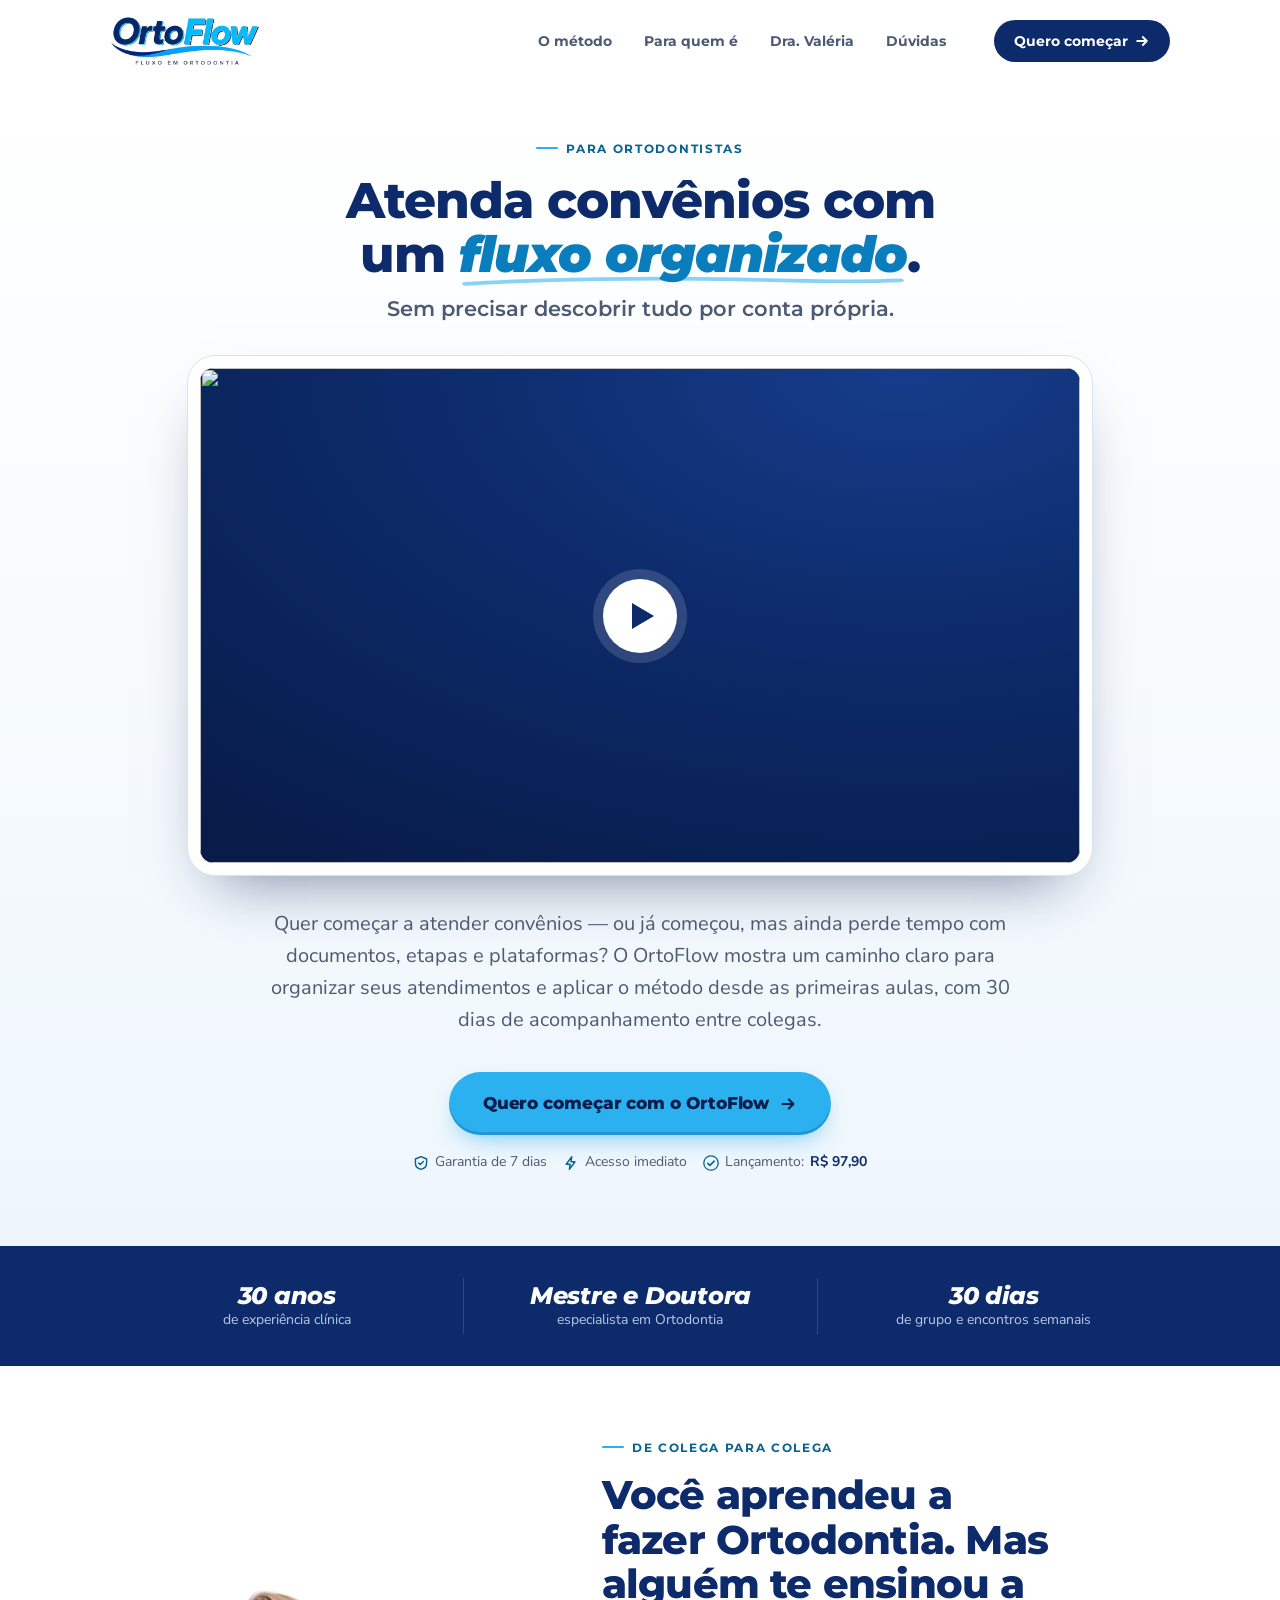
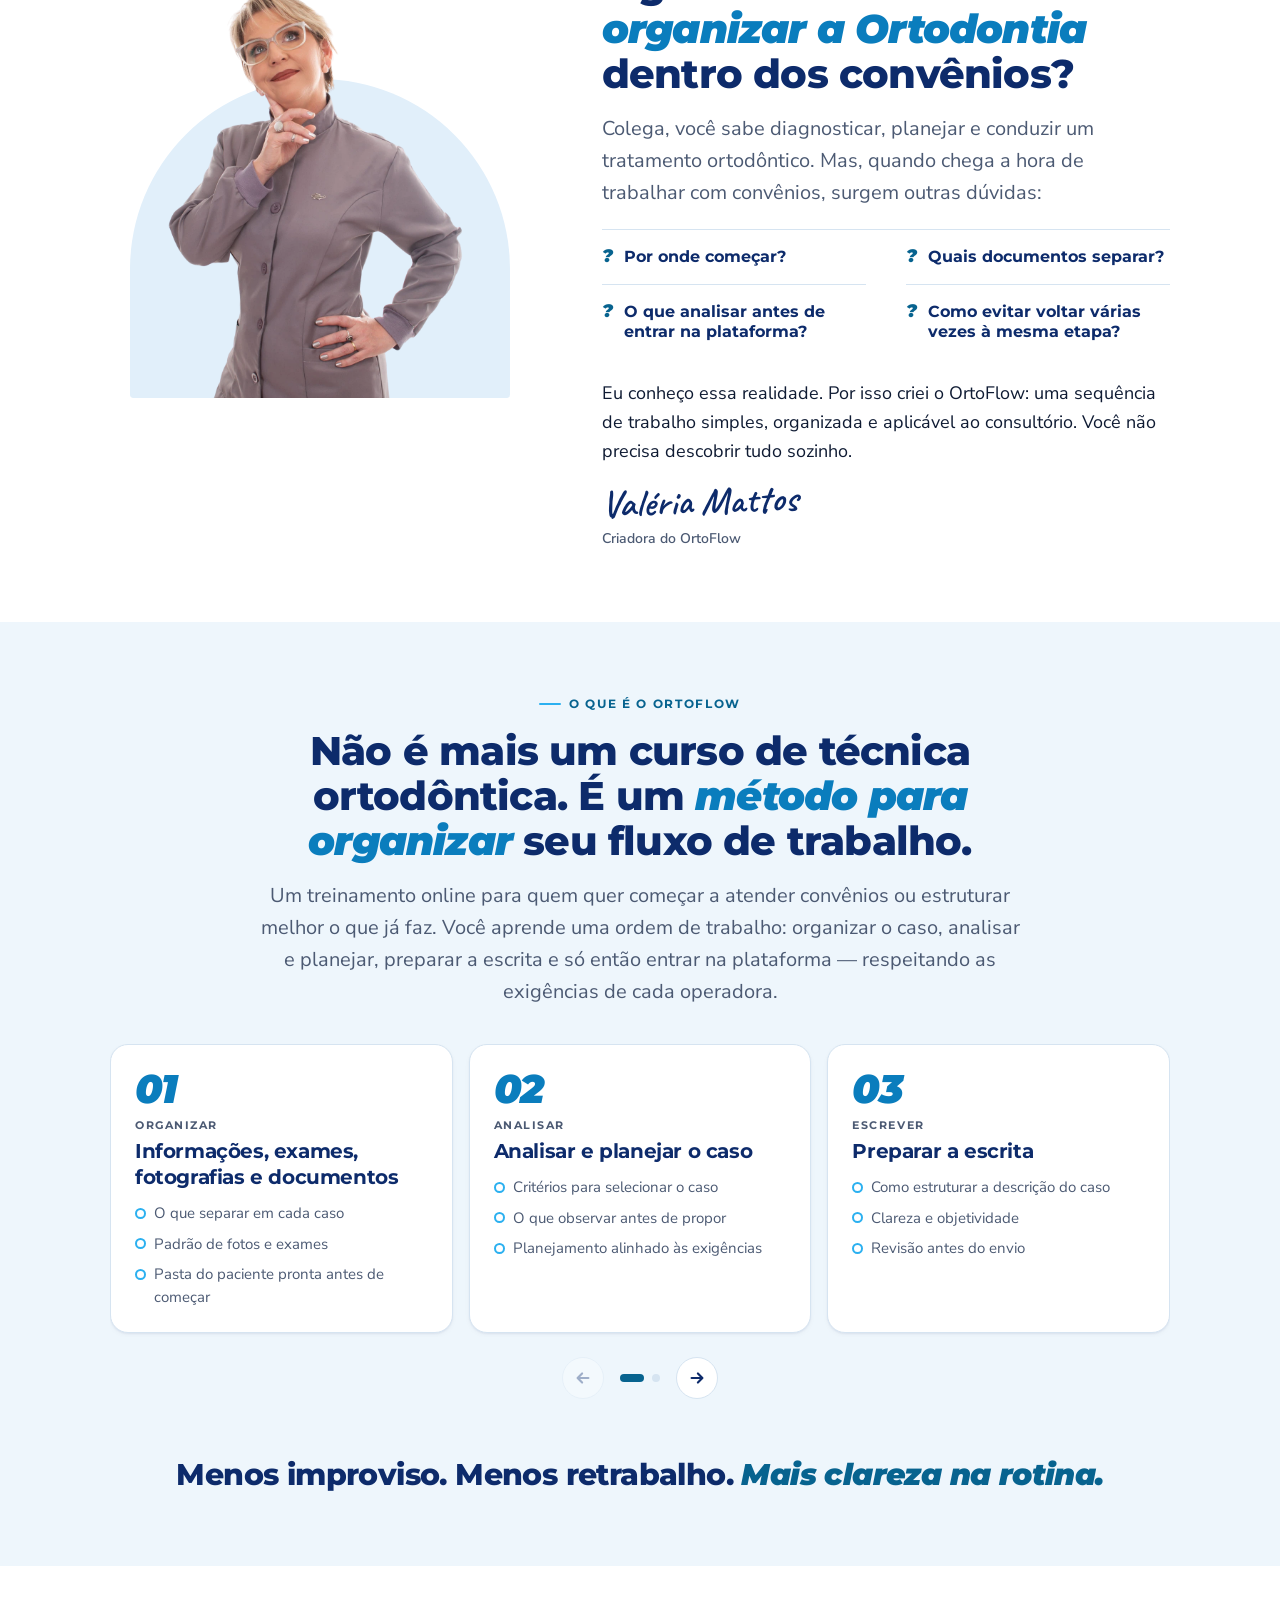
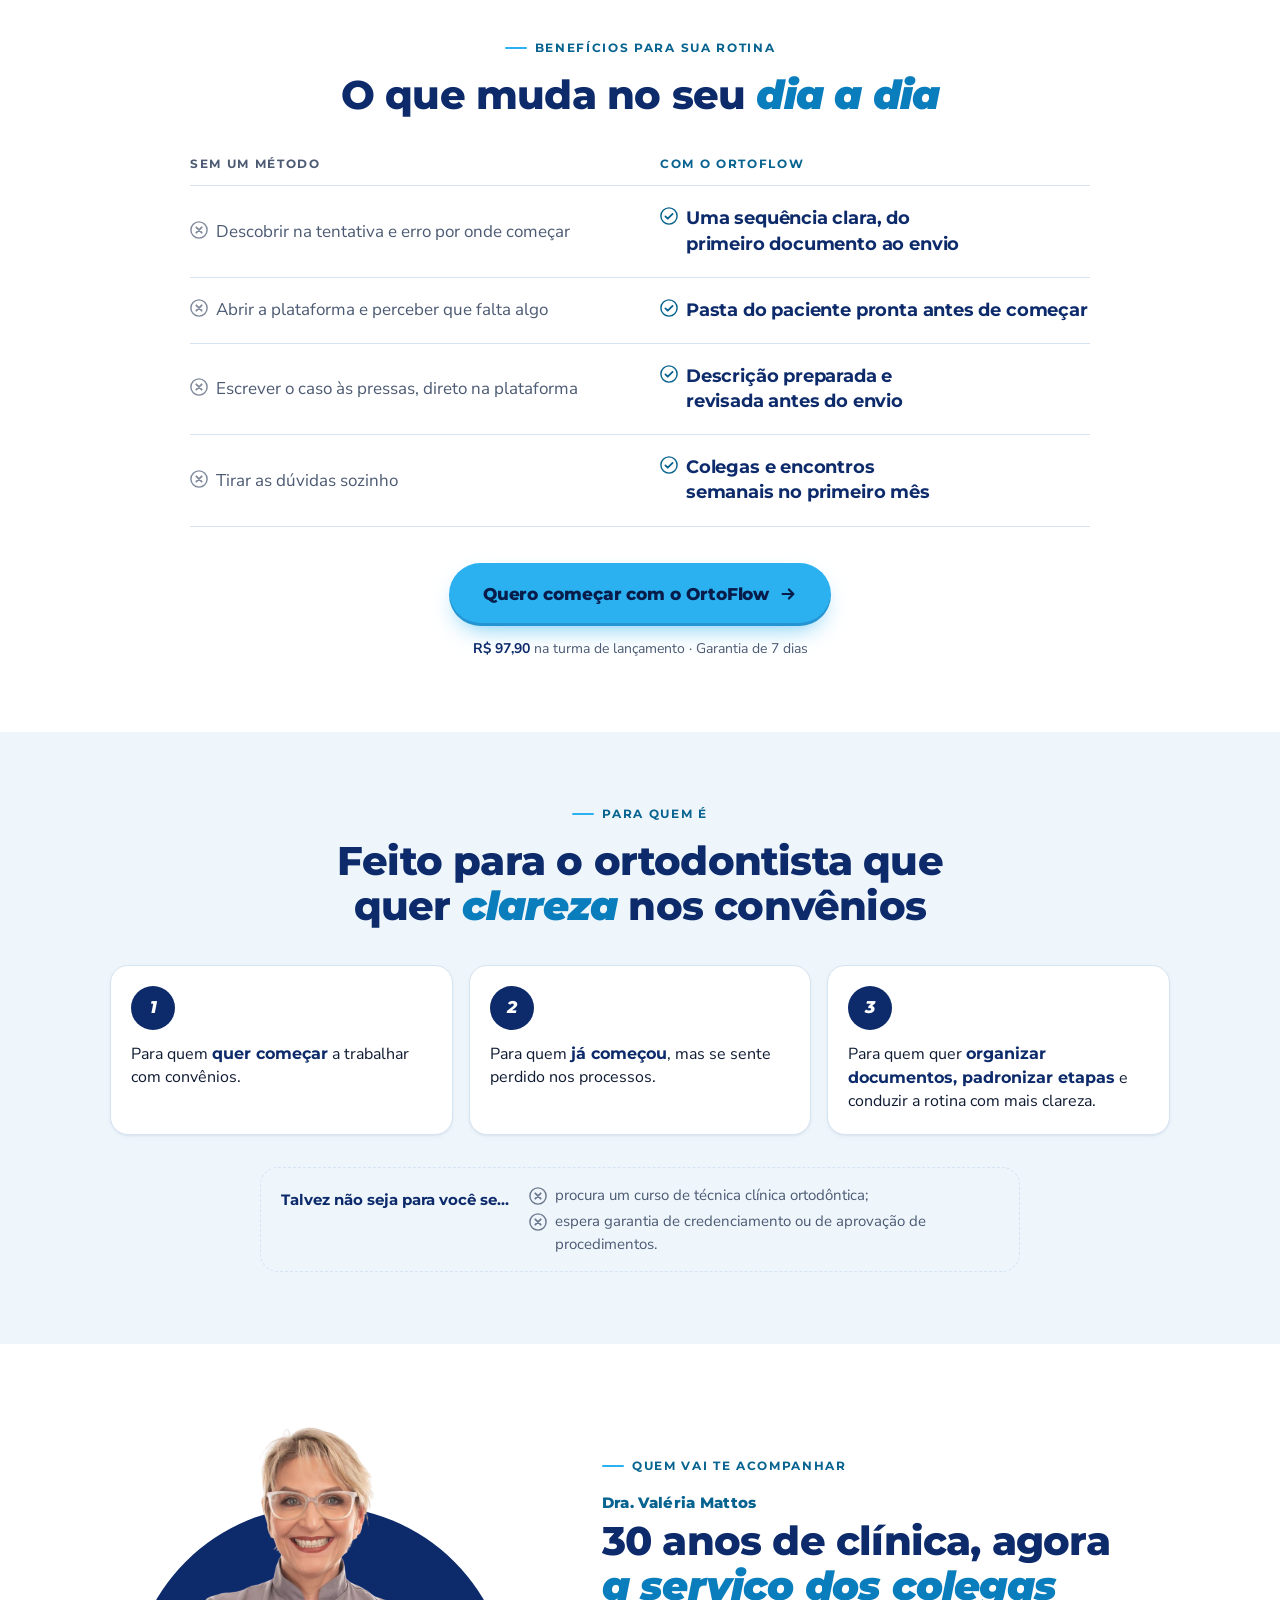
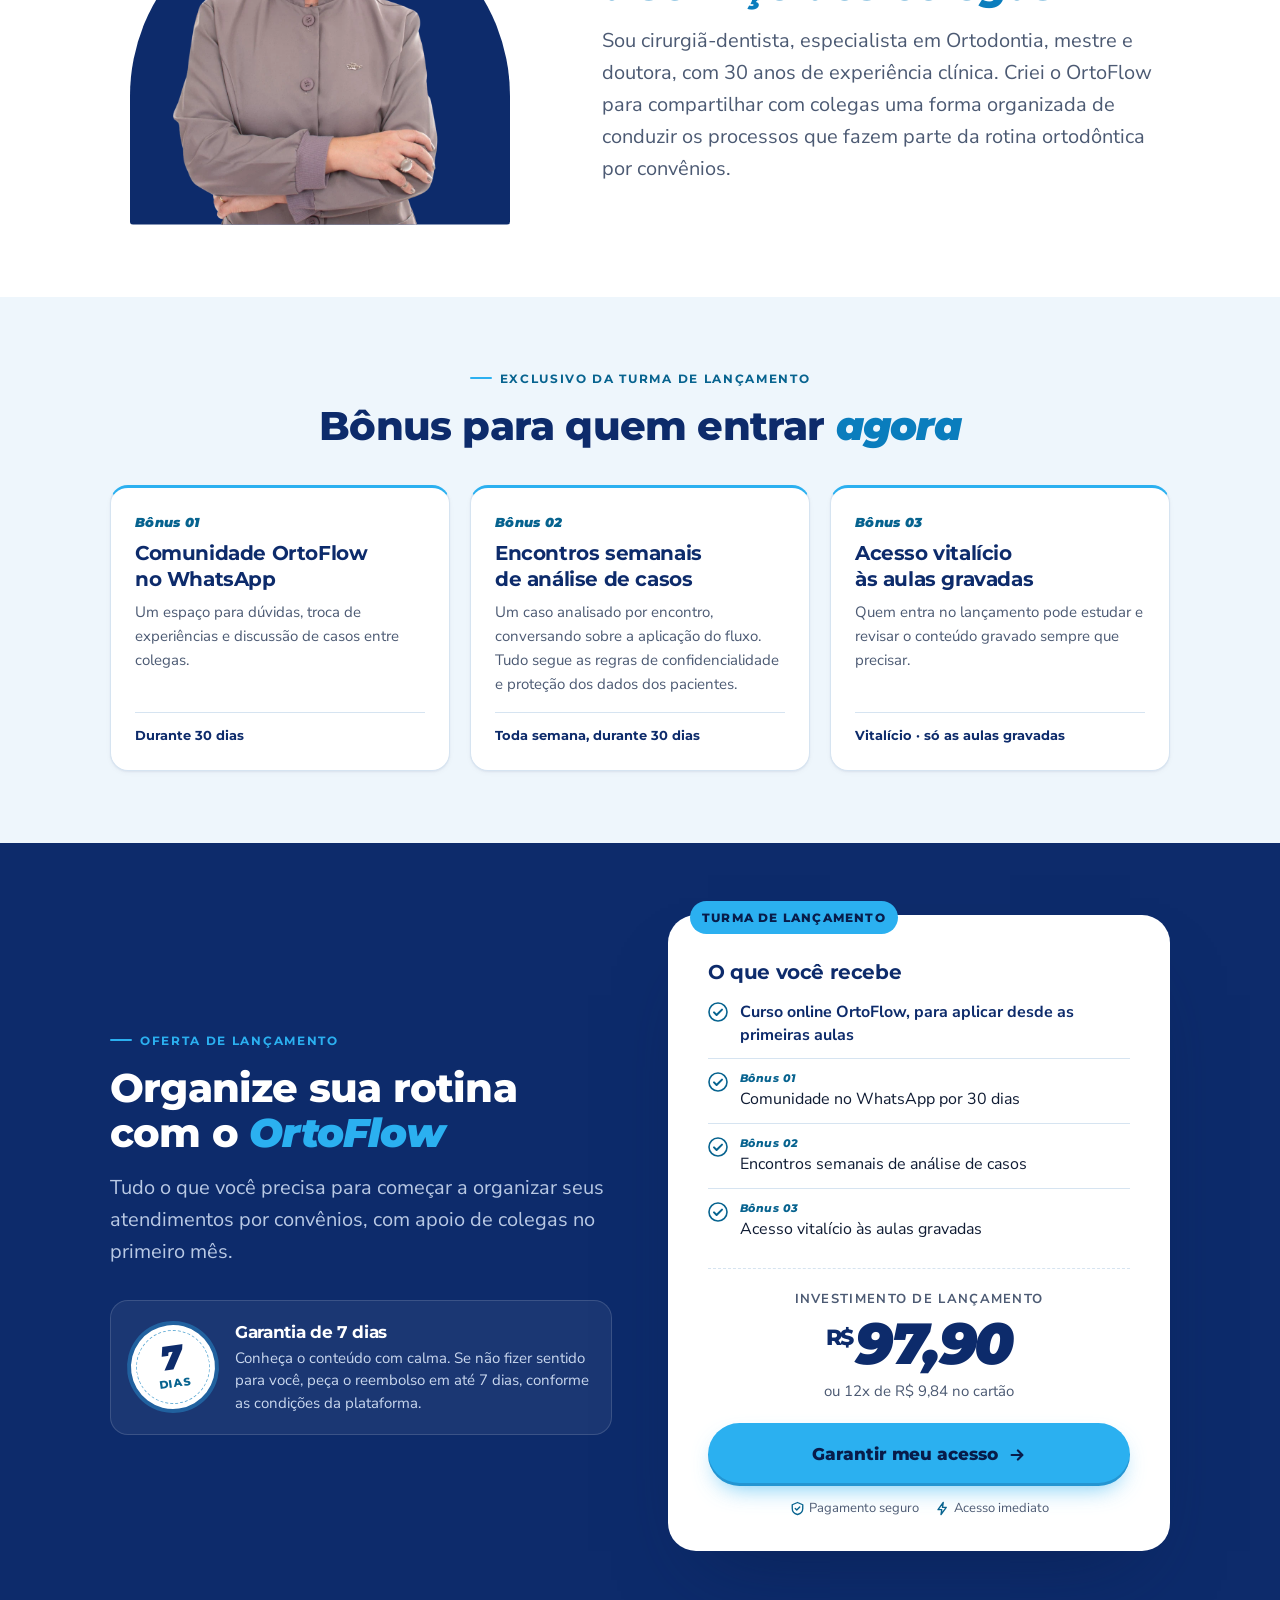
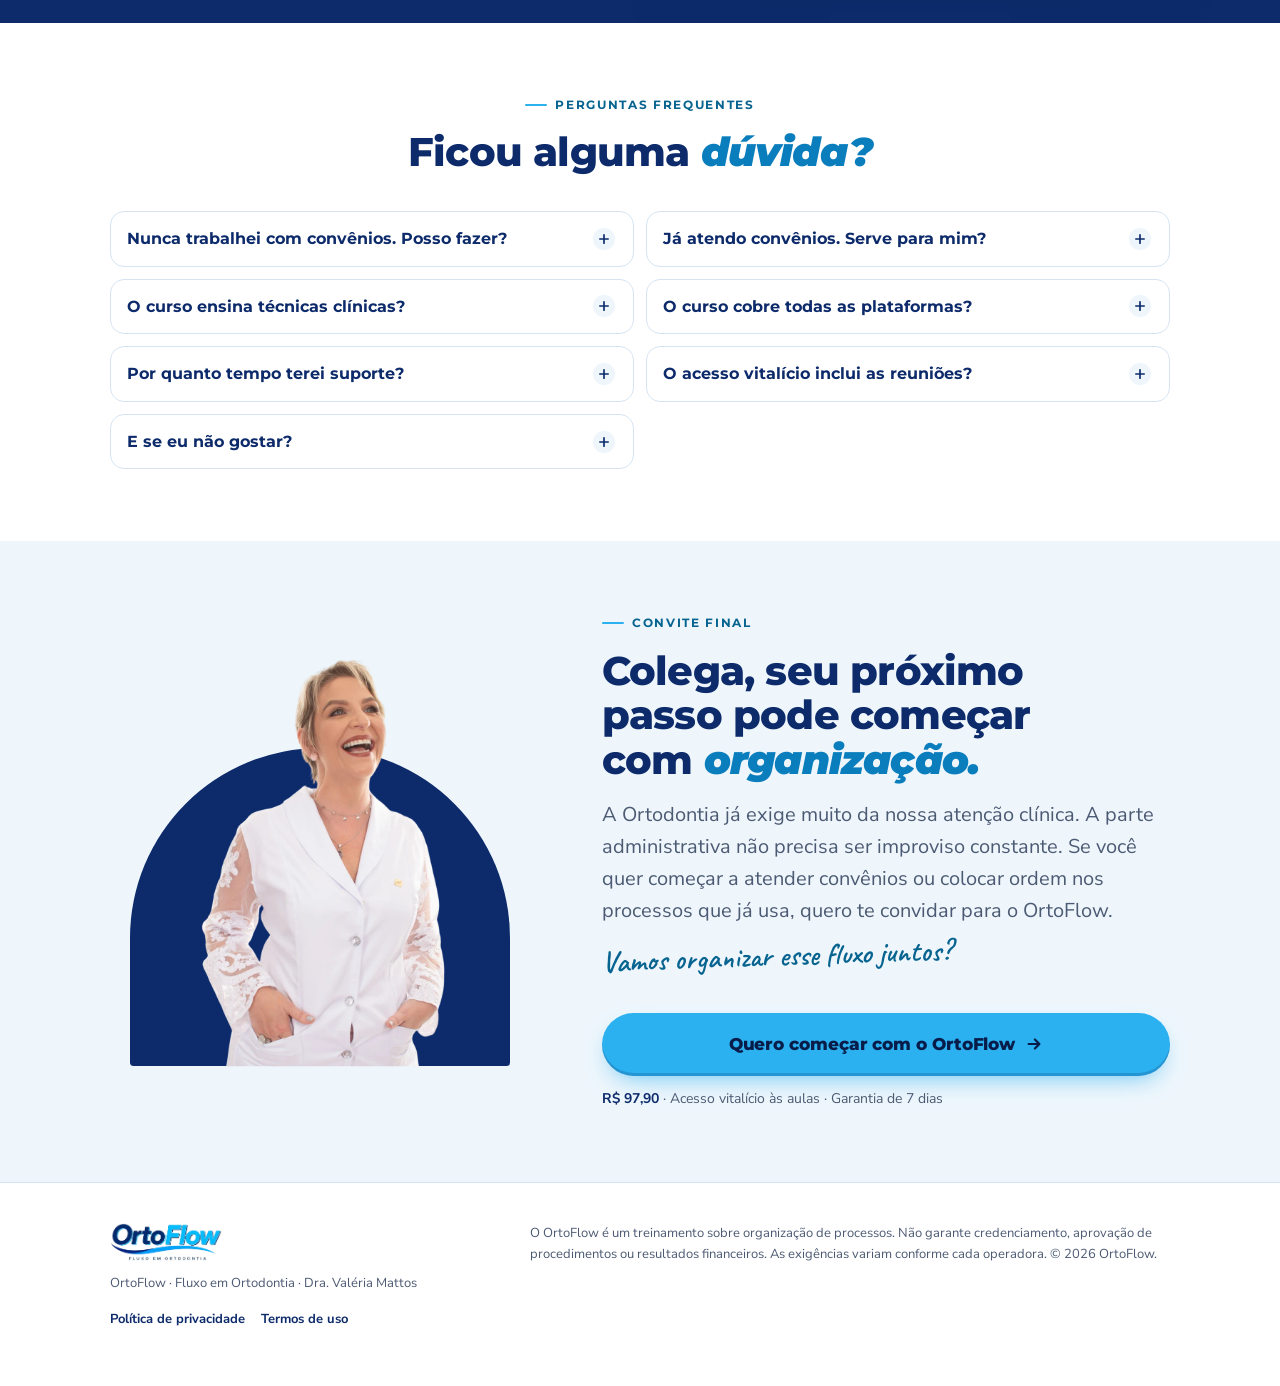
==== commit 2d9a566f: "feat(hero): titulo mais curto, publico no kicker e frase de apoio Co-Authored-By: Claude Opus 5.5 <n" ====
--- a/index.html
+++ b/index.html
@@ -57,7 +57,9 @@
 <!-- 1. primeira dobra -->
 <section class="hero" id="inicio">
   <div class="wrap hero-grid">
-    <h1 class="hero-title">Ortodontista, atenda convênios com um <em>fluxo organizado</em>, sem precisar descobrir tudo sozinho.</h1>
+    <p class="kicker">Para ortodontistas</p>
+    <h1 class="hero-title">Atenda convênios com um <em>fluxo organizado</em>.</h1>
+    <p class="hero-sub">Sem precisar descobrir tudo por conta própria.</p>
 
     <div class="hero-video">
       <!-- para tirar 100% da marca do YouTube: hospede o MP4 fora do repositorio
@@ -345,8 +347,7 @@
     <div>
       <img class="logo" src="assets/logo-ortoflow.webp" width="537" height="178" loading="lazy" alt="OrtoFlow">
       <p>OrtoFlow · Fluxo em Ortodontia · Dra. Valéria Mattos</p>
-      <!-- links ainda sem destino: apontar para as paginas reais antes de publicar -->
-      <div class="legal"><a href="#">Política de privacidade</a><a href="#">Termos de uso</a></div>
+      <div class="legal"><a href="privacidade.html">Política de privacidade</a><a href="termos.html">Termos de uso</a></div>
     </div>
     <p class="disc">O OrtoFlow é um treinamento sobre organização de processos. Não garante credenciamento, aprovação de procedimentos ou resultados financeiros. As exigências variam conforme cada operadora. © 2026 OrtoFlow.</p>
   </div>
--- a/assets/css/base.css
+++ b/assets/css/base.css
@@ -151,7 +151,9 @@
 /* hero */
 .hero{padding:var(--sp-7) 0 0;background:linear-gradient(180deg,var(--white) 0%,var(--ice) 100%);position:relative;overflow:hidden}
 /* no celular tudo empilha na ordem do HTML: titulo, video, texto, botao */
-.hero-title{margin-bottom:var(--sp-5)}
+.hero-title{margin-bottom:var(--sp-3)}
+/* a frase de apoio continua o titulo, um tom abaixo */
+.hero-sub{font-family:var(--display);font-weight:600;font-size:17px;line-height:1.4;color:var(--muted);text-wrap:balance}
 /* sublinhado de caneta: um traco so, levemente torto, como marcado a mao.
    o clone repete o traco em cada linha quando o trecho quebra */
 .hero-title em{padding-bottom:.08em;background:var(--rabisco) left bottom/100% .32em no-repeat;-webkit-box-decoration-break:clone;box-decoration-break:clone}
@@ -159,8 +161,10 @@
 
 /* ---- player ---- */
 /* antes do play a capa e a miniatura do proprio YouTube; o gradiente so aparece
-   enquanto ela carrega. no celular o player sangra ate as bordas da tela */
-.video{position:relative;margin:var(--sp-6) calc(var(--sp-5) * -1) 0;aspect-ratio:16/9;overflow:hidden;background:radial-gradient(120% 120% at 80% 0%,var(--navy-lift) 0%,var(--navy) 45%,var(--navy-deep) 100%);box-shadow:var(--sh-3);isolation:isolate}
+   enquanto ela carrega. o player fica dentro de uma moldura branca com borda,
+   que respeita a margem lateral da pagina em vez de encostar na tela */
+.hero-video{margin-top:var(--sp-6);padding:var(--sp-2);background:var(--white);border:1px solid var(--line);border-radius:var(--r-lg);box-shadow:var(--sh-3)}
+.video{position:relative;aspect-ratio:16/9;overflow:hidden;border-radius:var(--r-sm);background:radial-gradient(120% 120% at 80% 0%,var(--navy-lift) 0%,var(--navy) 45%,var(--navy-deep) 100%);isolation:isolate}
 .video .cover{position:absolute;inset:0;width:100%;height:100%;object-fit:cover;z-index:2;transition:opacity var(--t-mid) var(--ease)}
 .play{position:absolute;left:50%;top:50%;z-index:4;transform:translate(-50%,-50%);width:74px;height:74px;border:0;padding:0;border-radius:50%;background:var(--white);display:grid;place-items:center;cursor:pointer;box-shadow:0 0 0 10px rgba(255,255,255,.14);transition:transform var(--t-fast) var(--ease),box-shadow var(--t-fast) var(--ease),opacity var(--t-mid) var(--ease)}
 .play:hover{transform:translate(-50%,-50%) scale(1.06);box-shadow:0 0 0 14px rgba(255,255,255,.2)}
@@ -361,11 +365,31 @@
 footer a:hover{text-decoration:underline}
 footer .disc{max-width:640px;line-height:1.55}
 
+/* paginas de texto (privacidade e termos): uma coluna de leitura confortavel */
+.doc{padding:var(--sp-8) 0 var(--sp-9)}
+.doc .wrap{max-width:780px}
+.doc h1{font-size:30px}
+.doc .atualizado{margin-top:var(--sp-2);font-size:14px;color:var(--muted)}
+.doc .resumo{margin-top:var(--sp-6);padding:var(--sp-5);background:var(--ice);border:1px solid var(--line);border-radius:var(--r-md)}
+.doc .resumo p:first-child{margin-top:0}
+.doc h2{font-size:21px;margin-top:var(--sp-8)}
+.doc h2+p,.doc h2+ul{margin-top:var(--sp-3)}
+.doc p,.doc li{font-size:16.5px;line-height:1.7;color:var(--ink)}
+.doc p+p,.doc ul+p,.doc p+ul{margin-top:var(--sp-3)}
+.doc ul{padding-left:1.2em;display:grid;gap:var(--sp-2)}
+.doc li::marker{color:var(--cyan-deep)}
+.doc a{color:var(--cyan-deep);font-weight:700}
+.doc .kicker{font-size:12px;line-height:1.6;color:var(--cyan-deep)}
+.doc b{color:var(--navy)}
+/* campo que o dono do site ainda precisa preencher */
+.pendente{background:#FFF1B8;color:var(--ink);padding:0 4px;border-radius:4px}
+.doc ~ footer{padding-bottom:var(--sp-7)}
+
 /* entrada ao rolar. quem esconde e o reveal.js, acrescentando .js-reveal no
    <html> e data-reveal nos elementos. sem JS, nada fica invisivel. */
-.js-reveal [data-reveal]{opacity:0;transform:translateY(20px)}
+.js-reveal [data-reveal]{opacity:0;transform:translateY(36px)}
 .js-reveal [data-reveal].visivel{opacity:1;transform:none;
-  transition:opacity .55s var(--ease),transform .55s var(--ease)}
+  transition:opacity .8s var(--ease),transform .8s var(--ease)}
 
 /* sticky mobile bar */
 /* escondida, a barra tambem sai do teclado e do leitor de tela (visibility),
--- a/assets/css/desktop.css
+++ b/assets/css/desktop.css
@@ -38,17 +38,17 @@
   .top-cta .curto{display:none}
   .top-cta .longo{display:inline}
 
-  /* empilhado: titulo, video, texto e botao. o titulo ocupa a largura
-     inteira e cai para 3 linhas; o texto fica preso a uma medida legivel */
+  /* empilhado: titulo, frase de apoio, video, texto e botao. o titulo cabe
+     em 2 linhas; o texto fica preso a uma medida legivel */
   .hero{padding:var(--sp-9) 0 var(--sp-10)}
   .hero-grid{display:block;text-align:center}
-  .hero-title{max-width:20ch;margin:0 auto var(--sp-7)}
-  .hero-video{margin-bottom:var(--sp-7)}
+  .hero .kicker{justify-content:center}
+  .hero-title{max-width:20ch;margin:0 auto var(--sp-3)}
+  .hero-sub{font-size:21px;margin-bottom:var(--sp-7)}
+  .hero-video{max-width:906px;margin:0 auto var(--sp-7);padding:var(--sp-3);border-radius:var(--r-xl)}
   .hero-copy{max-width:68ch;margin:0 auto;padding-bottom:0}
-  .hero .video{max-width:880px;margin:0 auto}
   /* o CTA e um flex de largura fixa: inline-flex para o text-align centrar */
   .hero .cta{display:inline-flex}
-  .video{margin-left:0;margin-right:0;border-radius:var(--r-md)}
   .vp-barra{padding:var(--sp-8) var(--sp-3) var(--sp-2)}
 
   .strip{padding:var(--sp-7) 0}
@@ -103,6 +103,9 @@
   .faq details{align-self:start}
 
   footer{padding:var(--sp-8) 0}
+  .doc{padding:var(--sp-10) 0}
+  .doc h1{font-size:42px}
+  .doc h2{font-size:24px}
   footer .wrap{display:flex;justify-content:space-between;align-items:flex-start;gap:var(--sp-8)}
   .sticky{display:none}
 }
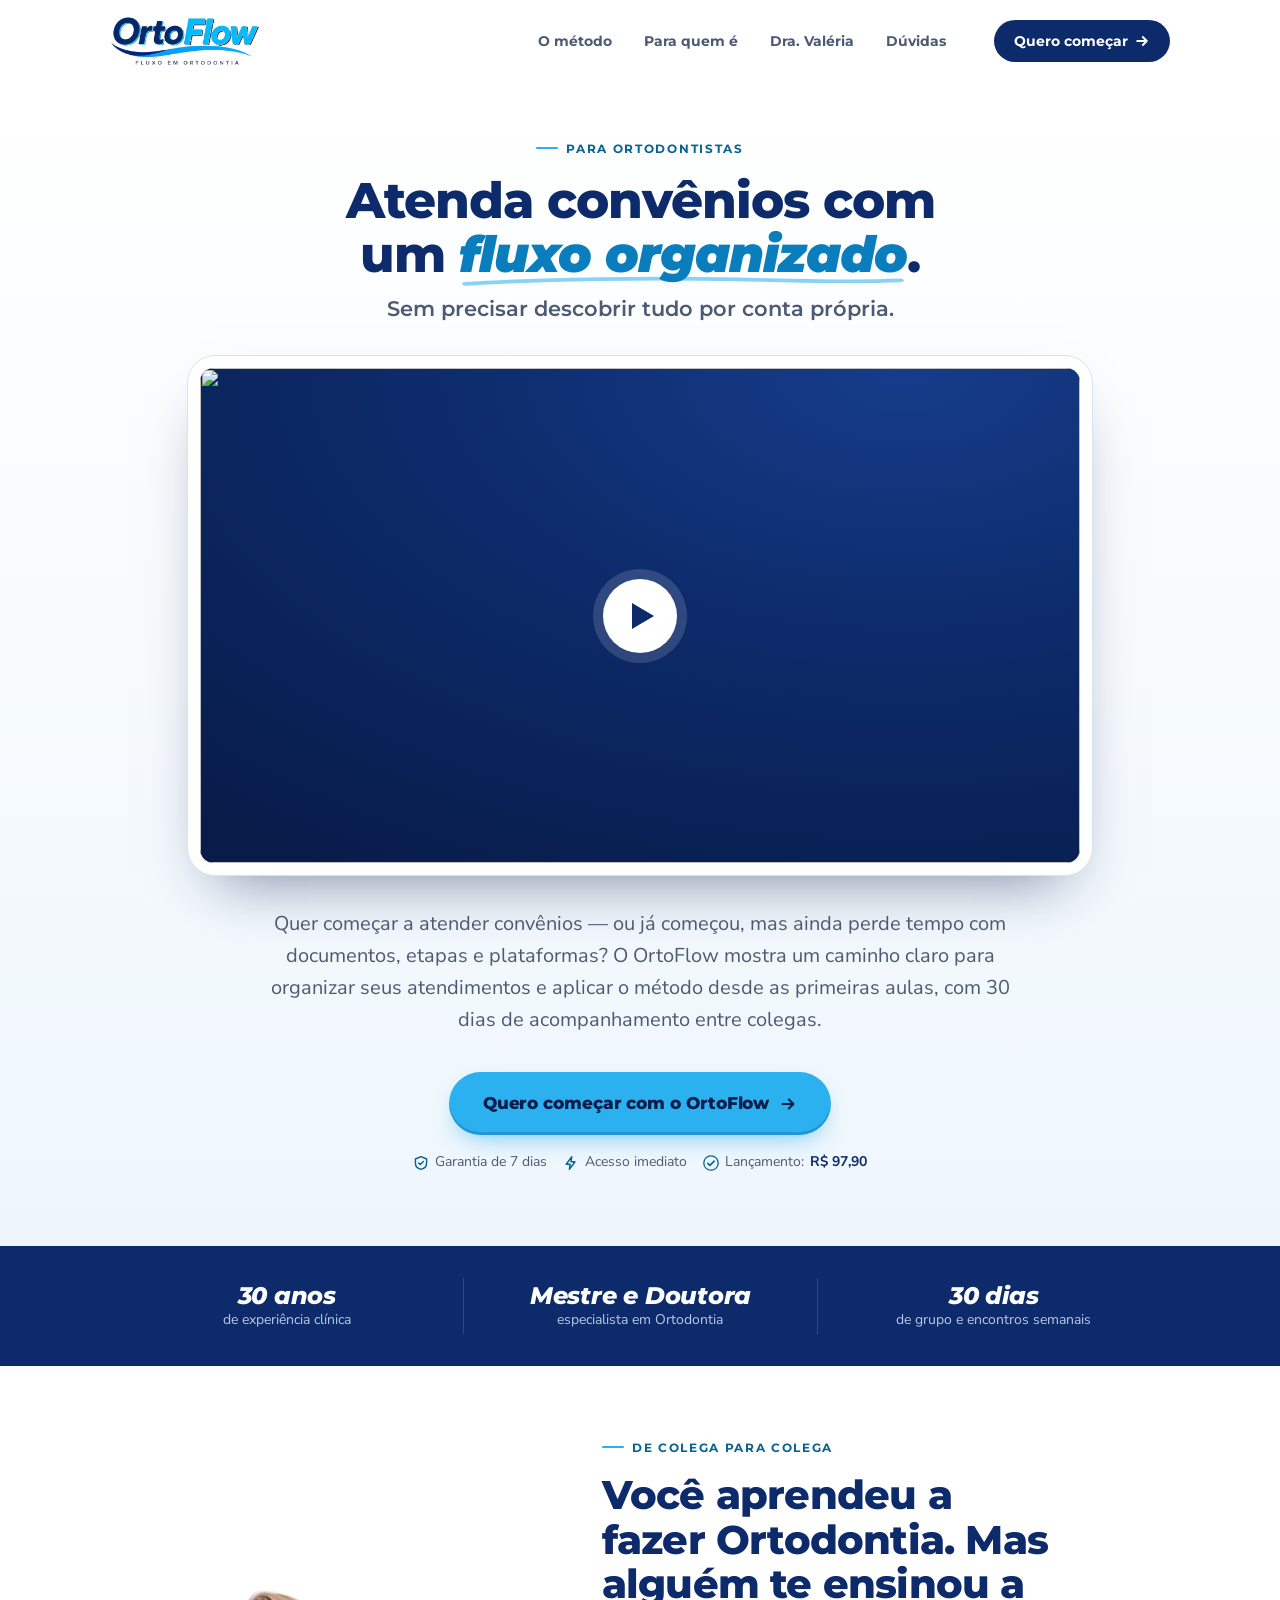
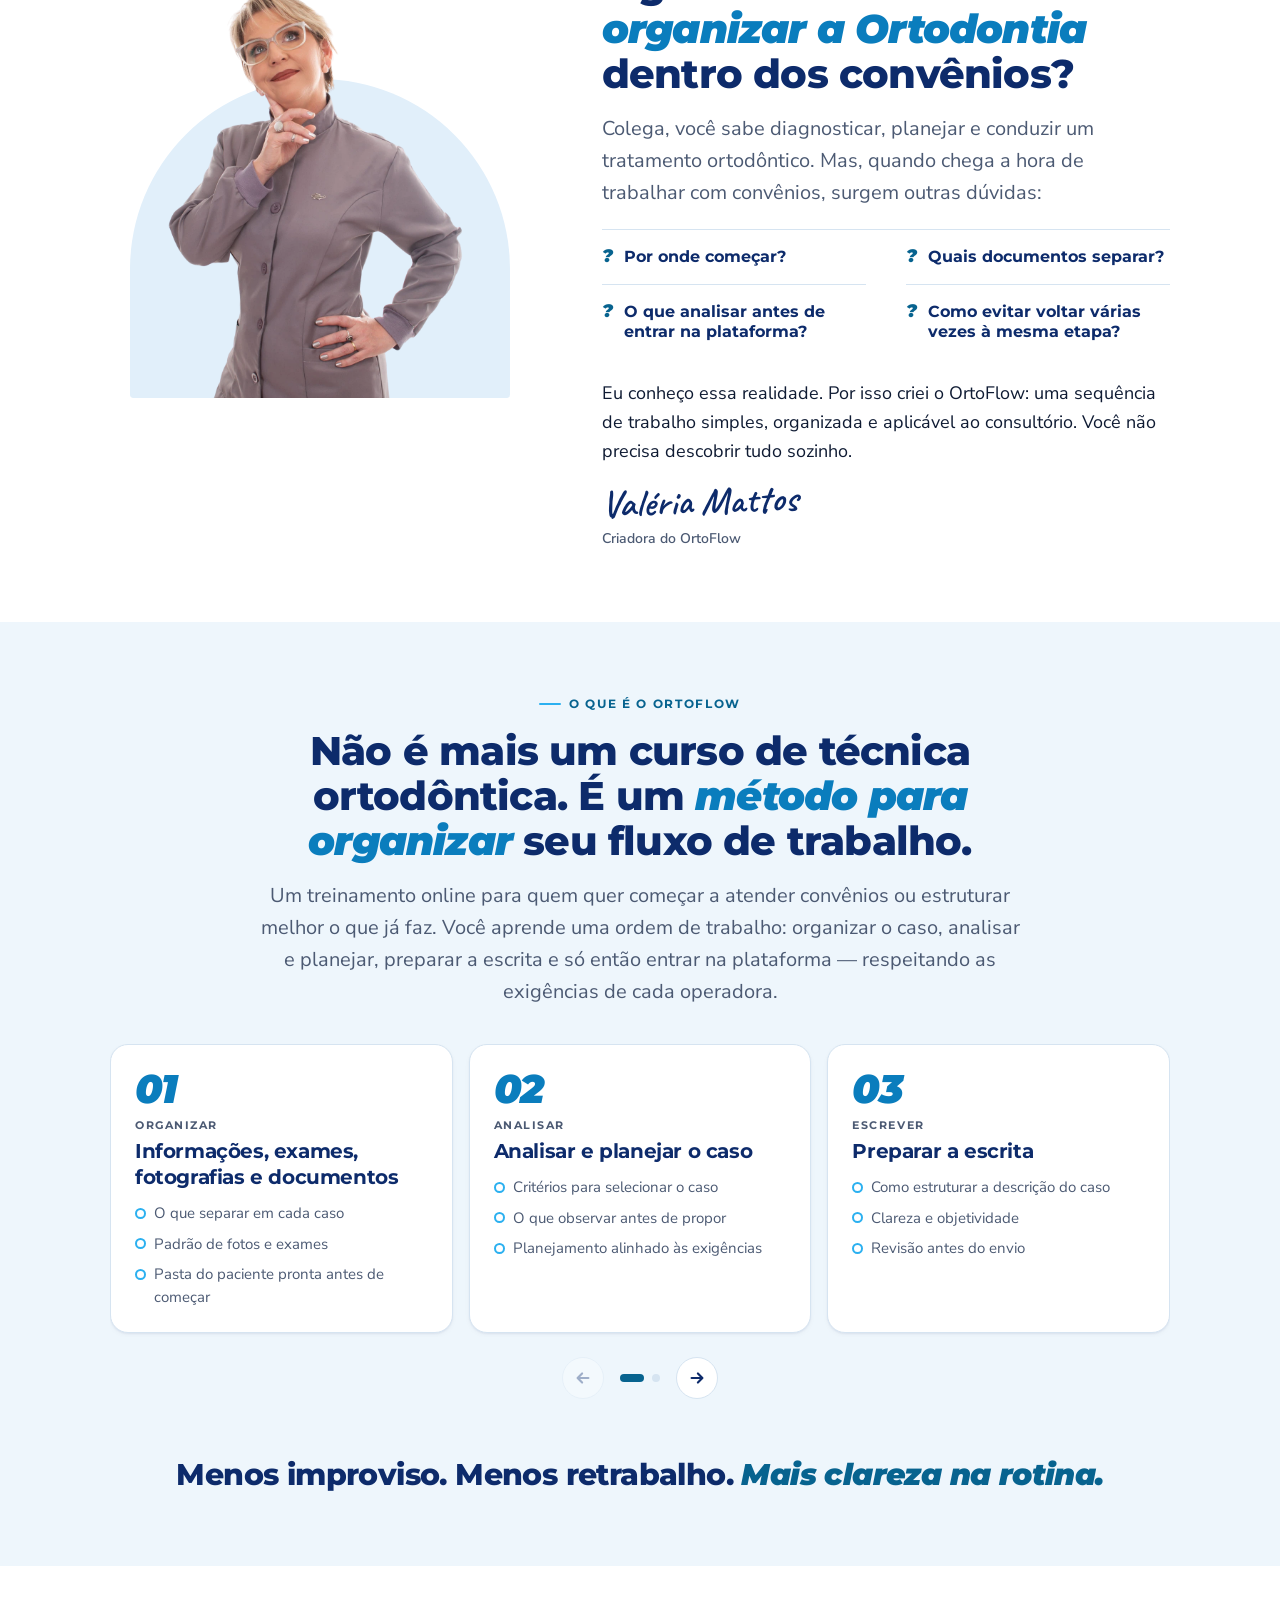
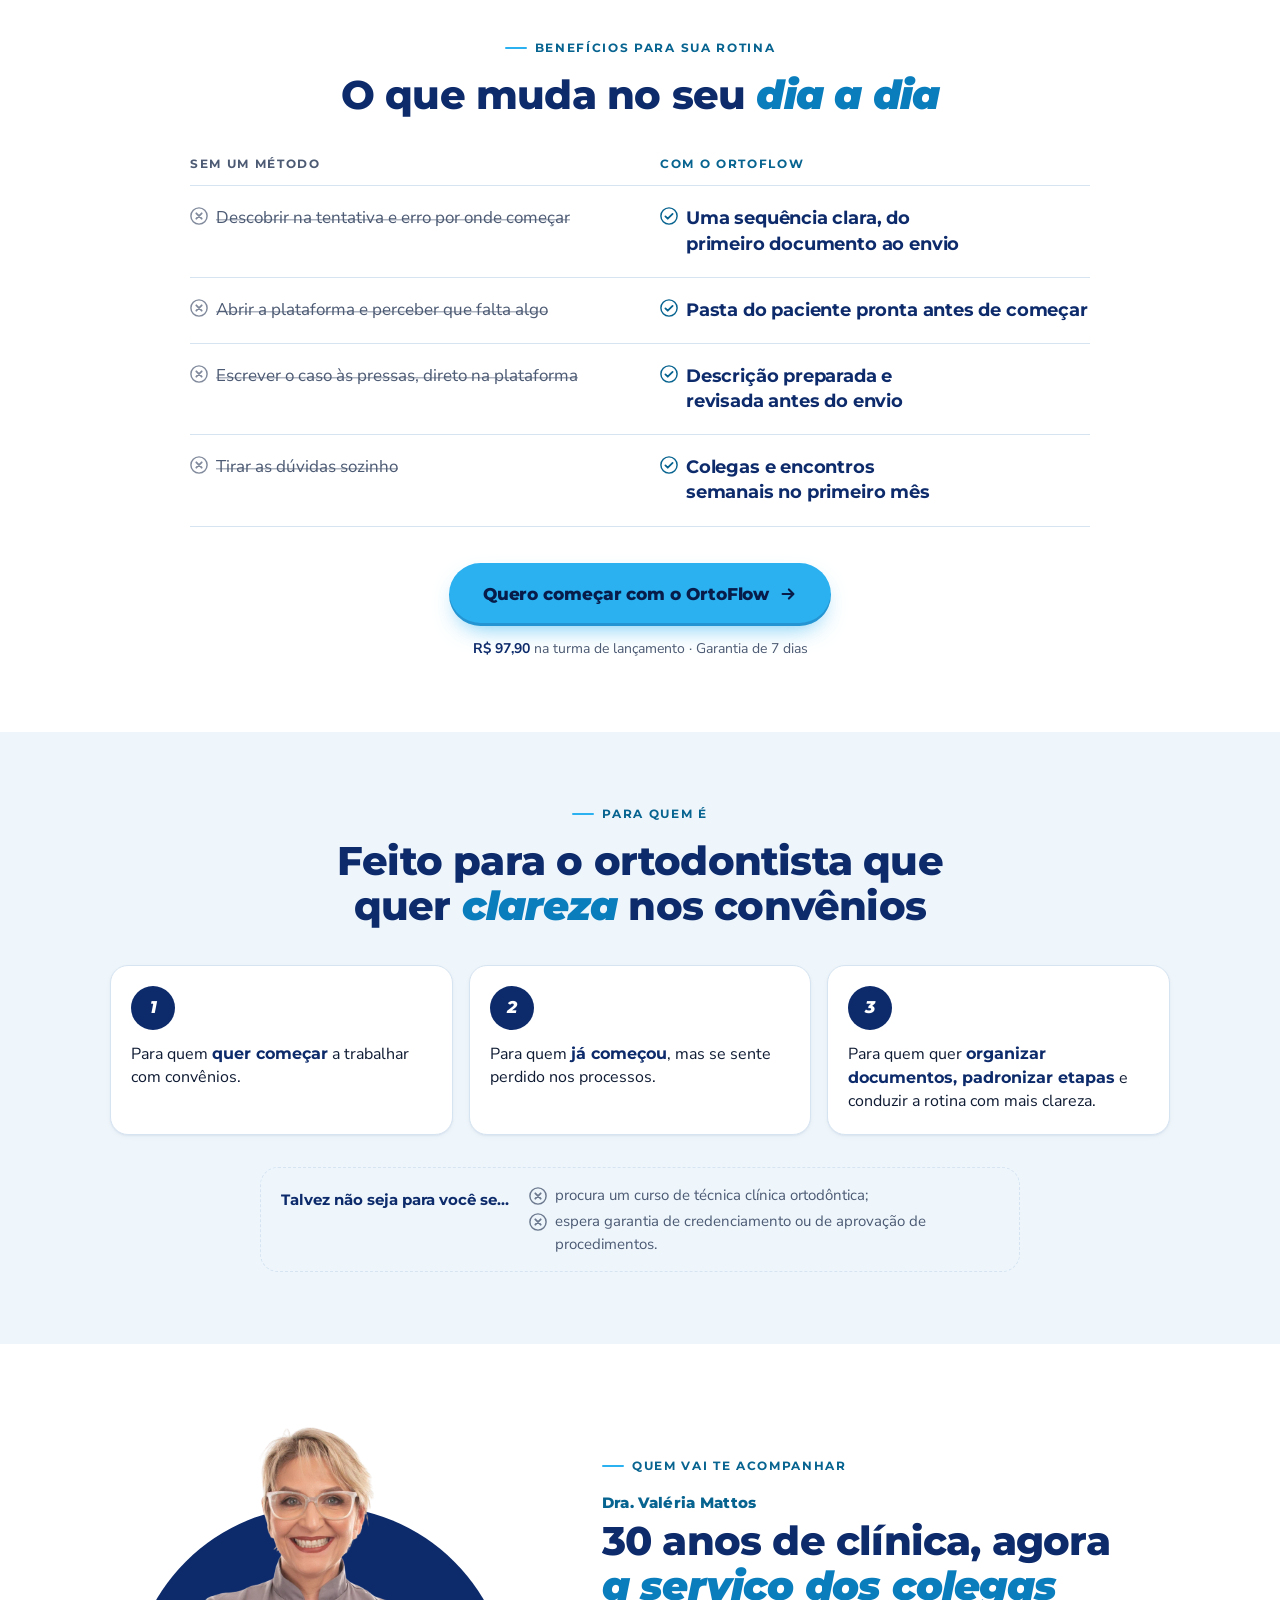
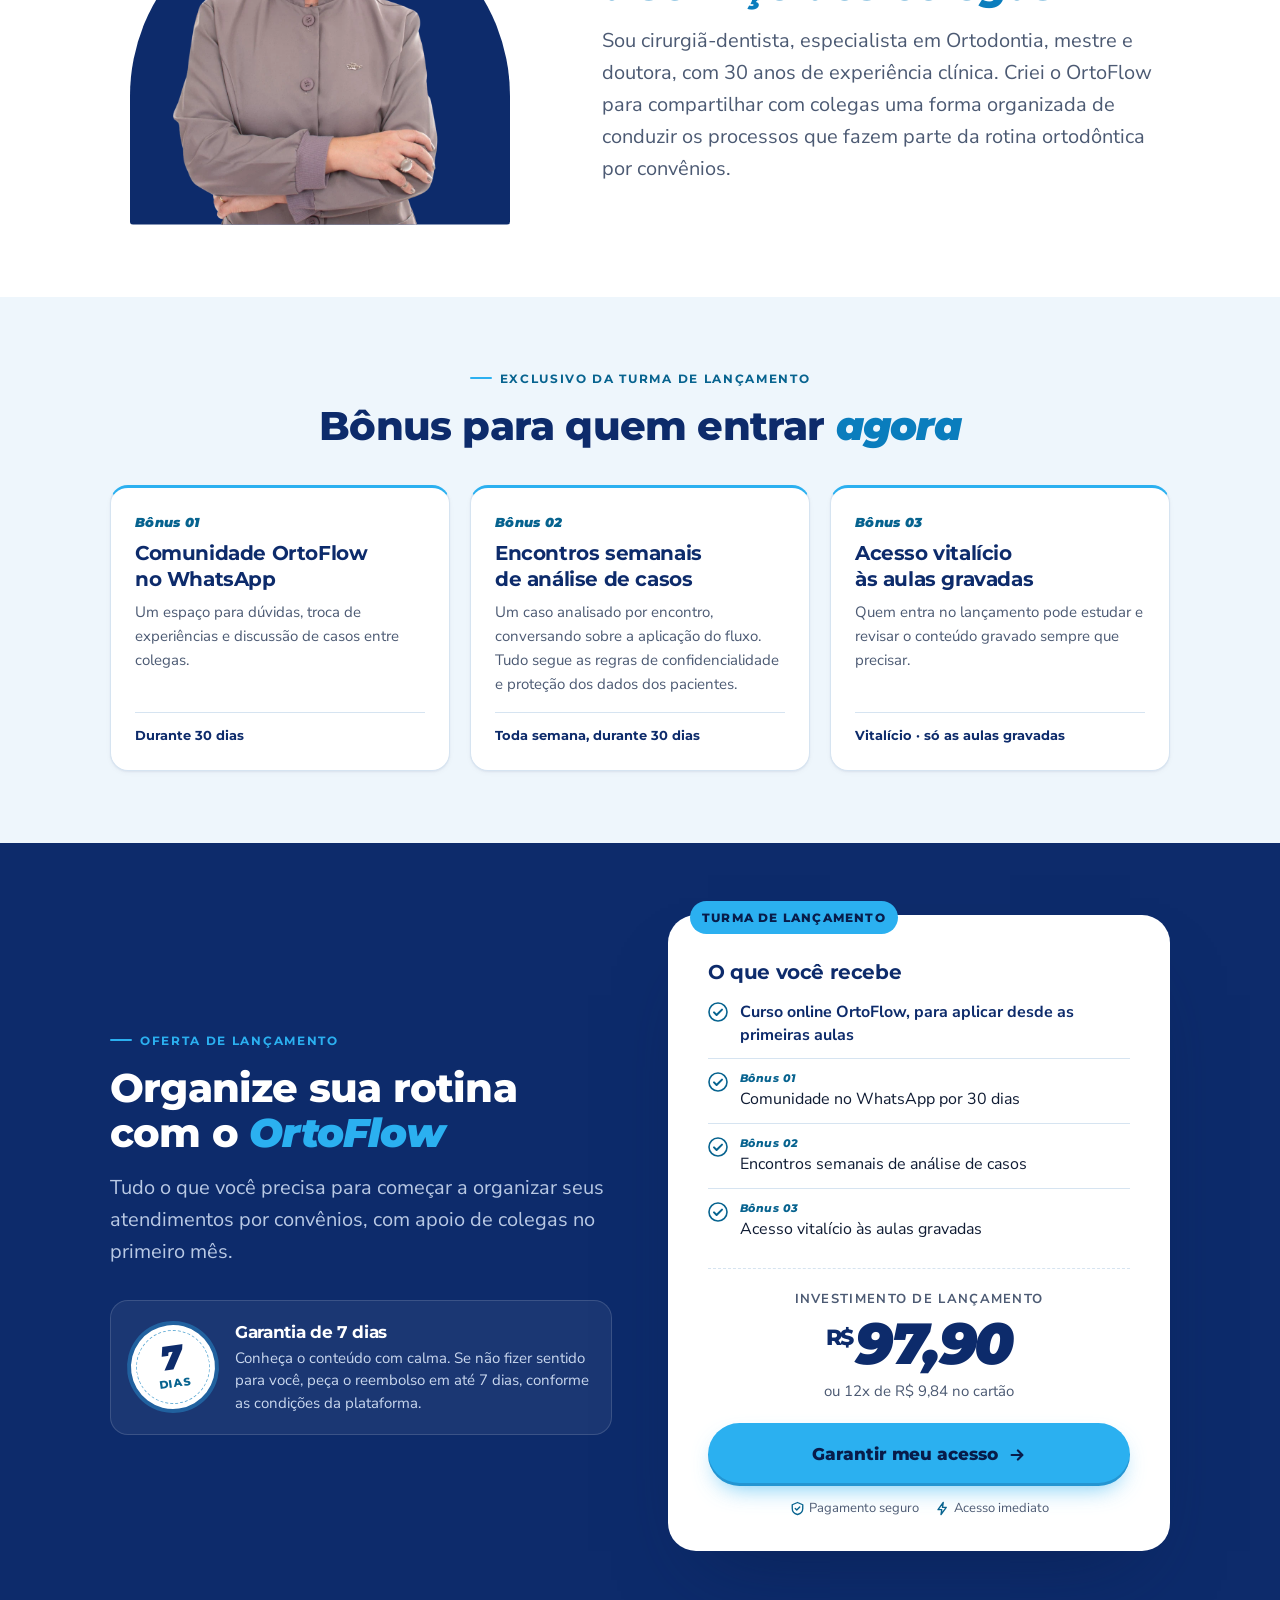
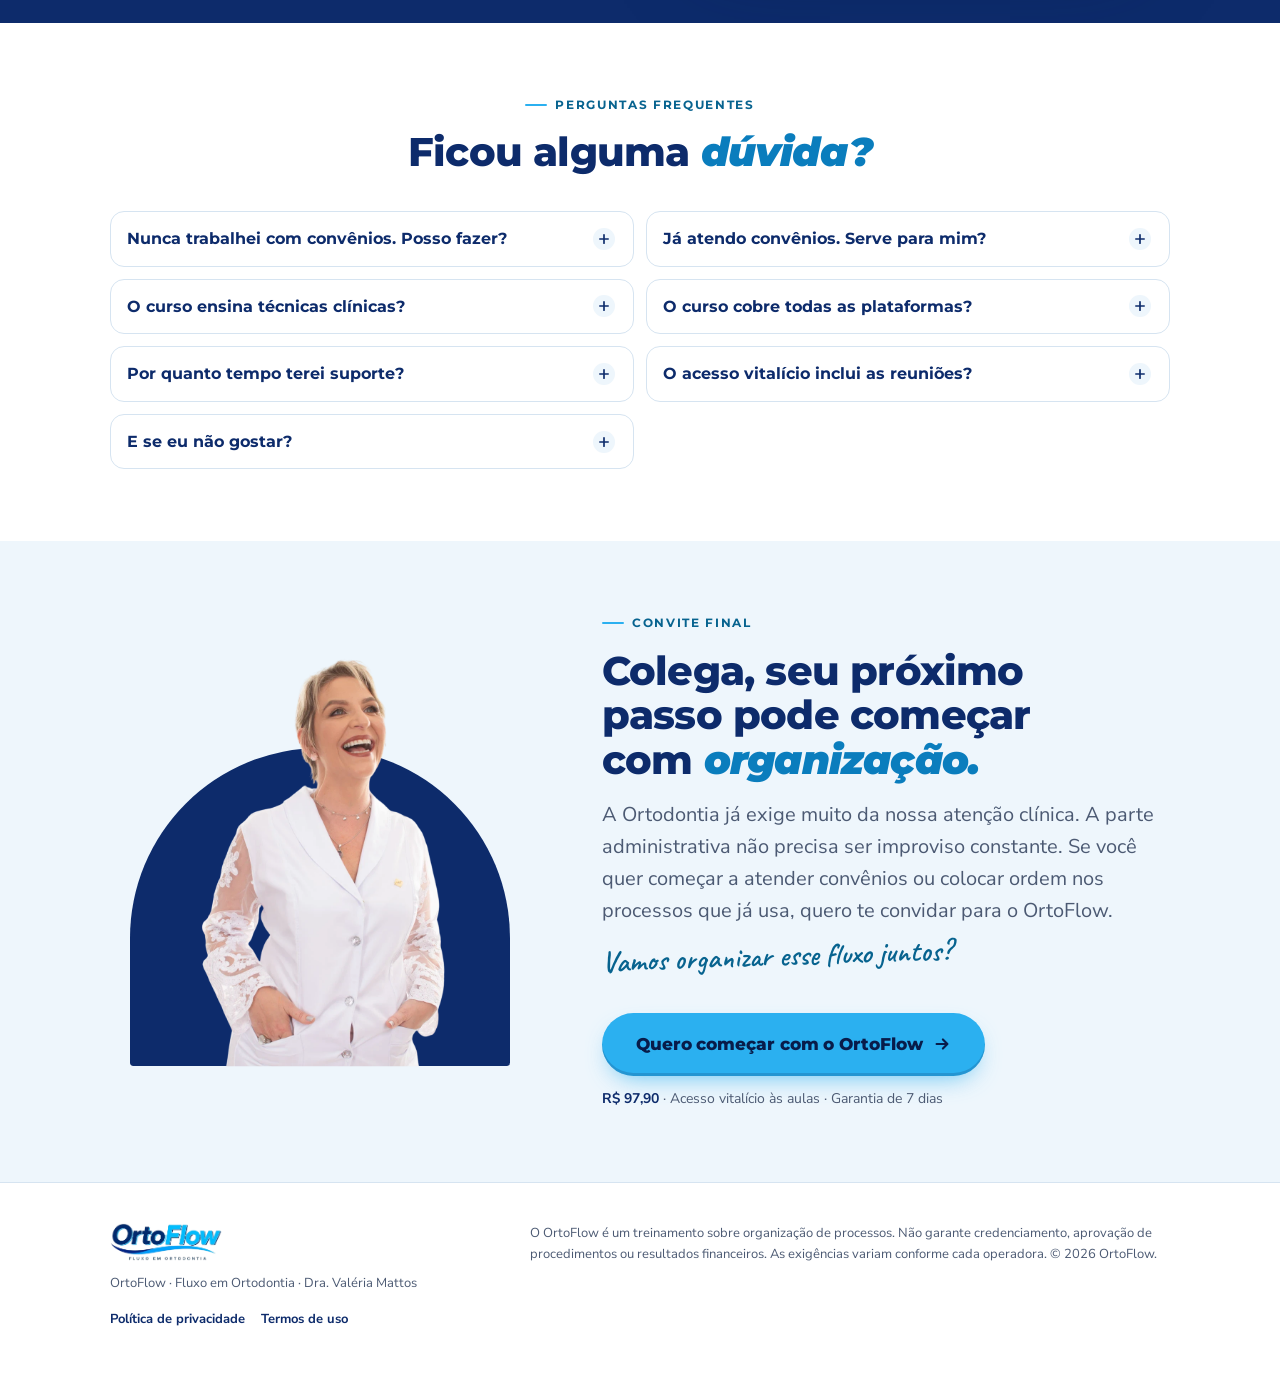
==== commit afa6a58a: "feat: efeitos discretos, entrada ao rolar refinada e correcoes da auditoria - traco do titulo se des" ====
--- a/index.html
+++ b/index.html
@@ -171,19 +171,19 @@
     <div class="shift-head" aria-hidden="true"><span>Sem um método</span><span>Com o OrtoFlow</span></div>
     <ul class="shift">
       <li>
-        <p class="de"><svg width="18" height="18" aria-hidden="true"><use href="#x"/></svg><span><span class="sr">Antes: </span>Descobrir na tentativa e erro por onde começar</span></p>
+        <p class="de"><svg width="18" height="18" aria-hidden="true"><use href="#x"/></svg><span><span class="sr">Antes: </span><span class="risco">Descobrir na tentativa e erro por onde começar</span></span></p>
         <p class="para"><svg width="18" height="18" aria-hidden="true"><use href="#check"/></svg><span><span class="sr">Com o OrtoFlow: </span>Uma sequência clara, do primeiro documento ao envio</span></p>
       </li>
       <li>
-        <p class="de"><svg width="18" height="18" aria-hidden="true"><use href="#x"/></svg><span><span class="sr">Antes: </span>Abrir a plataforma e perceber que falta algo</span></p>
+        <p class="de"><svg width="18" height="18" aria-hidden="true"><use href="#x"/></svg><span><span class="sr">Antes: </span><span class="risco">Abrir a plataforma e perceber que falta algo</span></span></p>
         <p class="para"><svg width="18" height="18" aria-hidden="true"><use href="#check"/></svg><span><span class="sr">Com o OrtoFlow: </span>Pasta do paciente pronta antes de começar</span></p>
       </li>
       <li>
-        <p class="de"><svg width="18" height="18" aria-hidden="true"><use href="#x"/></svg><span><span class="sr">Antes: </span>Escrever o caso às pressas, direto na plataforma</span></p>
+        <p class="de"><svg width="18" height="18" aria-hidden="true"><use href="#x"/></svg><span><span class="sr">Antes: </span><span class="risco">Escrever o caso às pressas, direto na plataforma</span></span></p>
         <p class="para"><svg width="18" height="18" aria-hidden="true"><use href="#check"/></svg><span><span class="sr">Com o OrtoFlow: </span>Descrição preparada e revisada antes do envio</span></p>
       </li>
       <li>
-        <p class="de"><svg width="18" height="18" aria-hidden="true"><use href="#x"/></svg><span><span class="sr">Antes: </span>Tirar as dúvidas sozinho</span></p>
+        <p class="de"><svg width="18" height="18" aria-hidden="true"><use href="#x"/></svg><span><span class="sr">Antes: </span><span class="risco">Tirar as dúvidas sozinho</span></span></p>
         <p class="para"><svg width="18" height="18" aria-hidden="true"><use href="#check"/></svg><span><span class="sr">Com o OrtoFlow: </span>Colegas e encontros semanais no primeiro mês</span></p>
       </li>
     </ul>
--- a/assets/css/base.css
+++ b/assets/css/base.css
@@ -60,6 +60,7 @@
 
   /* ---- movimento ---- */
   --ease:cubic-bezier(.2,.7,.3,1);
+  --ease-entrada:cubic-bezier(.16,1,.3,1);   /* desacelera longo: entrada ao rolar */
   --t-fast:.15s;
   --t-mid:.25s;
 
@@ -156,7 +157,10 @@
 .hero-sub{font-family:var(--display);font-weight:600;font-size:17px;line-height:1.4;color:var(--muted);text-wrap:balance}
 /* sublinhado de caneta: um traco so, levemente torto, como marcado a mao.
    o clone repete o traco em cada linha quando o trecho quebra */
-.hero-title em{padding-bottom:.08em;background:var(--rabisco) left bottom/100% .32em no-repeat;-webkit-box-decoration-break:clone;box-decoration-break:clone}
+.hero-title em{padding-bottom:.08em;background:var(--rabisco) left bottom/100% .32em no-repeat;-webkit-box-decoration-break:clone;box-decoration-break:clone;
+  animation:rabisco-desenha .9s var(--ease) .4s both}
+/* o traco corre da esquerda para a direita logo depois que a pagina abre */
+@keyframes rabisco-desenha{from{background-size:0 .32em}}
 .hero-copy{padding-bottom:var(--sp-9)}
 
 /* ---- player ---- */
@@ -169,6 +173,11 @@
 .play{position:absolute;left:50%;top:50%;z-index:4;transform:translate(-50%,-50%);width:74px;height:74px;border:0;padding:0;border-radius:50%;background:var(--white);display:grid;place-items:center;cursor:pointer;box-shadow:0 0 0 10px rgba(255,255,255,.14);transition:transform var(--t-fast) var(--ease),box-shadow var(--t-fast) var(--ease),opacity var(--t-mid) var(--ease)}
 .play:hover{transform:translate(-50%,-50%) scale(1.06);box-shadow:0 0 0 14px rgba(255,255,255,.2)}
 .play:active{transform:translate(-50%,-50%) scale(.98)}
+/* enquanto o video nao comecou, um anel claro se abre devagar em volta do
+   botao, como um convite. depois do primeiro play ele nao volta */
+.play::before{content:"";position:absolute;inset:0;border-radius:50%;pointer-events:none}
+.video:not(.vp-comecou) .play::before{animation:play-anel 3s var(--ease) 1.4s infinite}
+@keyframes play-anel{from{box-shadow:0 0 0 0 rgba(255,255,255,.5)}70%,to{box-shadow:0 0 0 26px rgba(255,255,255,0)}}
 .play::after{content:"";margin-left:6px;border-left:22px solid var(--navy);border-top:13px solid transparent;border-bottom:13px solid transparent}
 /* o iframe e mais alto que a caixa: o YouTube encaixa o video pela largura e
    poe faixas pretas em cima e embaixo; e nessas faixas que ele desenha titulo,
@@ -200,7 +209,7 @@
 /* authority strip */
 .strip{background:var(--navy);color:var(--white);padding:var(--sp-6) 0}
 .strip ul{list-style:none;display:grid;grid-template-columns:repeat(3,1fr);gap:0}
-.strip li{display:flex;flex-direction:column;align-items:center;text-align:center;padding:0 var(--sp-2);font-size:12px;color:var(--on-navy-muted);line-height:1.3}
+.strip li{display:flex;flex-direction:column;align-items:center;justify-content:center;text-align:center;text-wrap:balance;padding:0 var(--sp-2);font-size:12px;color:var(--on-navy-muted);line-height:1.3}
 .strip li+li{border-left:1px solid var(--hair-on-navy-2)}
 .strip li b{font-family:var(--display);font-weight:800;font-style:italic;font-size:18px;line-height:1.15;color:var(--white);letter-spacing:-.01em;margin-bottom:2px}
 
@@ -268,6 +277,11 @@
 .shift svg{flex:none;margin-top:1px}
 .shift .de{font-size:15px;color:var(--muted)}
 .shift .de svg{color:var(--muted);opacity:.7}
+/* o jeito antigo leva um risco de caneta. com o reveal.js, o risco e
+   passado quando a linha entra na tela; sem ele, ja aparece riscado */
+.shift .risco{background:linear-gradient(rgba(76,90,115,.45),rgba(76,90,115,.45)) left 60%/100% 1.5px no-repeat;-webkit-box-decoration-break:clone;box-decoration-break:clone}
+.js-reveal .shift .risco{background-size:0 1.5px}
+.js-reveal .shift .riscado .risco{background-size:100% 1.5px;transition:background-size .7s var(--ease) var(--risco-atraso,.5s)}
 .shift .para{margin-top:6px;font-family:var(--display);font-weight:700;font-size:16px;letter-spacing:-.01em;color:var(--navy)}
 .shift .para svg{color:var(--cyan-deep)}
 .shift-head{display:none}
@@ -312,6 +326,7 @@
 .stack li{display:flex;gap:var(--sp-3);padding:var(--sp-3) 0;font-size:16px;line-height:1.4;color:var(--ink);border-top:1px solid var(--line)}
 .stack li:first-child{border-top:0;padding-top:0;font-weight:700;color:var(--navy)}
 .stack li svg{flex:none;margin-top:1px;color:var(--cyan-deep)}
+.stack li span{text-wrap:pretty}
 .stack small{display:block;font-family:var(--display);font-weight:800;font-style:italic;font-size:11px;letter-spacing:.04em;color:var(--cyan-deep);margin-bottom:2px}
 .price{margin-top:var(--sp-4);padding-top:var(--sp-5);border-top:1px dashed var(--line);text-align:center}
 .price small{display:block;font-size:13px;font-weight:700;letter-spacing:.1em;text-transform:uppercase;color:var(--muted)}
@@ -387,9 +402,19 @@
 
 /* entrada ao rolar. quem esconde e o reveal.js, acrescentando .js-reveal no
    <html> e data-reveal nos elementos. sem JS, nada fica invisivel. */
-.js-reveal [data-reveal]{opacity:0;transform:translateY(36px)}
-.js-reveal [data-reveal].visivel{opacity:1;transform:none;
-  transition:opacity .8s var(--ease),transform .8s var(--ease)}
+/* sobe um pouco e sai de um leve desfoque, como uma foto entrando em foco */
+.js-reveal [data-reveal]{opacity:0;transform:translateY(28px);filter:blur(5px)}
+.js-reveal [data-reveal].visivel{opacity:1;transform:none;filter:none;
+  transition:opacity .9s var(--ease-entrada),transform 1s var(--ease-entrada),filter .7s var(--ease-entrada)}
+/* as fotos entram do jeito delas: o arco cresce da base e a Dra. Valeria sobe
+   de dentro dele. o recorte do .arch corta a foto embaixo, entao ela "emerge" */
+.js-reveal .arch[data-reveal]{opacity:1;transform:none;filter:none}
+.js-reveal .arch[data-reveal]::before{transform:scaleY(.82);transform-origin:bottom;opacity:0}
+.js-reveal .arch[data-reveal] img{translate:0 14%;opacity:0}
+.js-reveal .arch[data-reveal].visivel::before{transform:none;opacity:1;
+  transition:transform .8s var(--ease-entrada),opacity .5s var(--ease-entrada)}
+.js-reveal .arch[data-reveal].visivel img{translate:0 0;opacity:1;
+  transition:translate 1s var(--ease-entrada) .12s,opacity .6s var(--ease-entrada) .12s}
 
 /* sticky mobile bar */
 /* escondida, a barra tambem sai do teclado e do leitor de tela (visibility),
--- a/assets/css/desktop.css
+++ b/assets/css/desktop.css
@@ -61,6 +61,8 @@
   .questions{gap:0 var(--sp-8)}
   .questions li{font-size:16px;padding:var(--sp-4) 0}
   .sign .hand{font-size:38px}
+  /* o botao do convite final acompanha o texto, como nas outras secoes */
+  .final .cta{display:inline-flex}
 
   .steps{gap:var(--sp-4)}
   .step{flex-basis:calc((100% - 2 * var(--sp-4)) / 3);padding:var(--sp-6)}
@@ -69,7 +71,8 @@
   .motto em{display:inline}
 
   /* duas colunas, com os rotulos em cima */
-  .shift-head,.shift li{display:grid;grid-template-columns:1fr 1fr;column-gap:var(--sp-8);align-items:center}
+  /* baseline: a primeira linha do "antes" fica na altura da primeira do "depois" */
+  .shift-head,.shift li{display:grid;grid-template-columns:1fr 1fr;column-gap:var(--sp-8);align-items:baseline}
   .shift-head,.shift{max-width:900px;margin-left:auto;margin-right:auto}
   .shift-head{margin-top:var(--head-gap);padding-bottom:var(--sp-3);font-family:var(--display);font-weight:700;font-size:12px;letter-spacing:.14em;text-transform:uppercase;color:var(--muted)}
   .shift-head span+span{color:var(--cyan-deep)}
